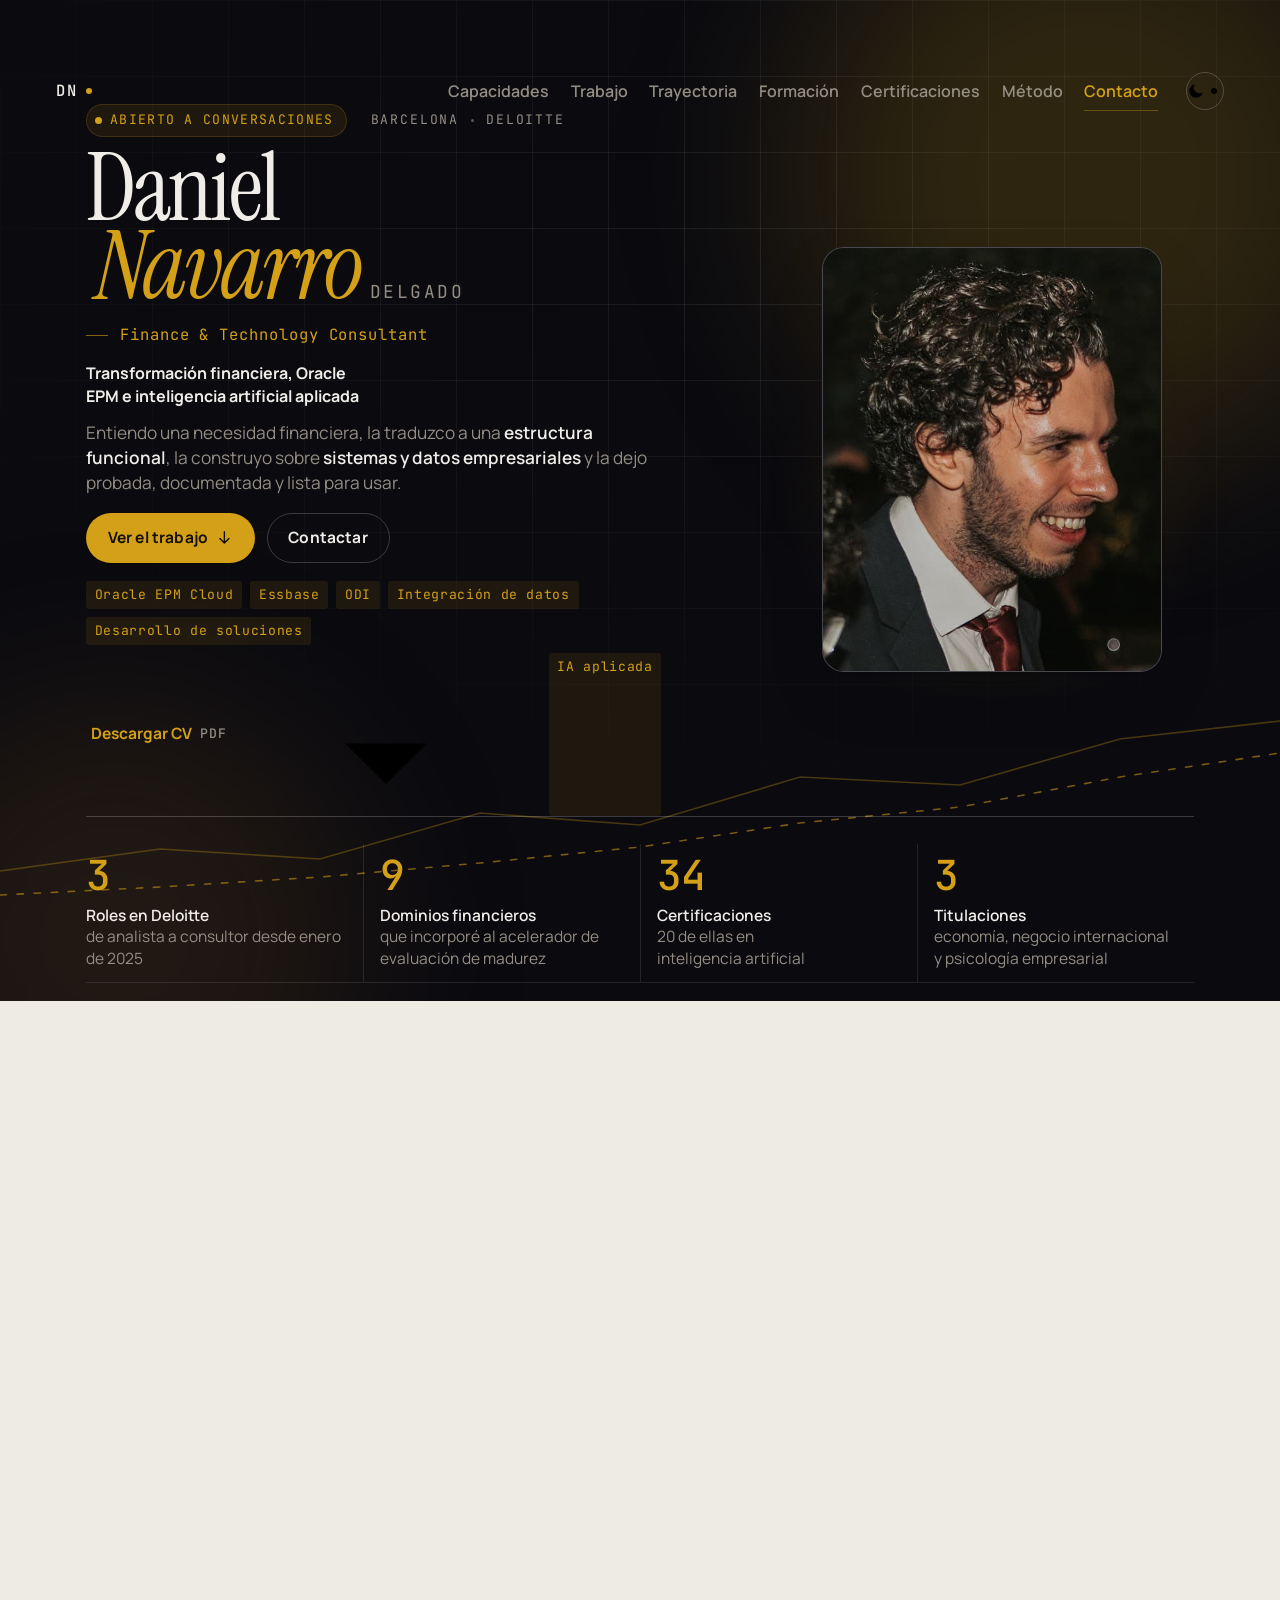
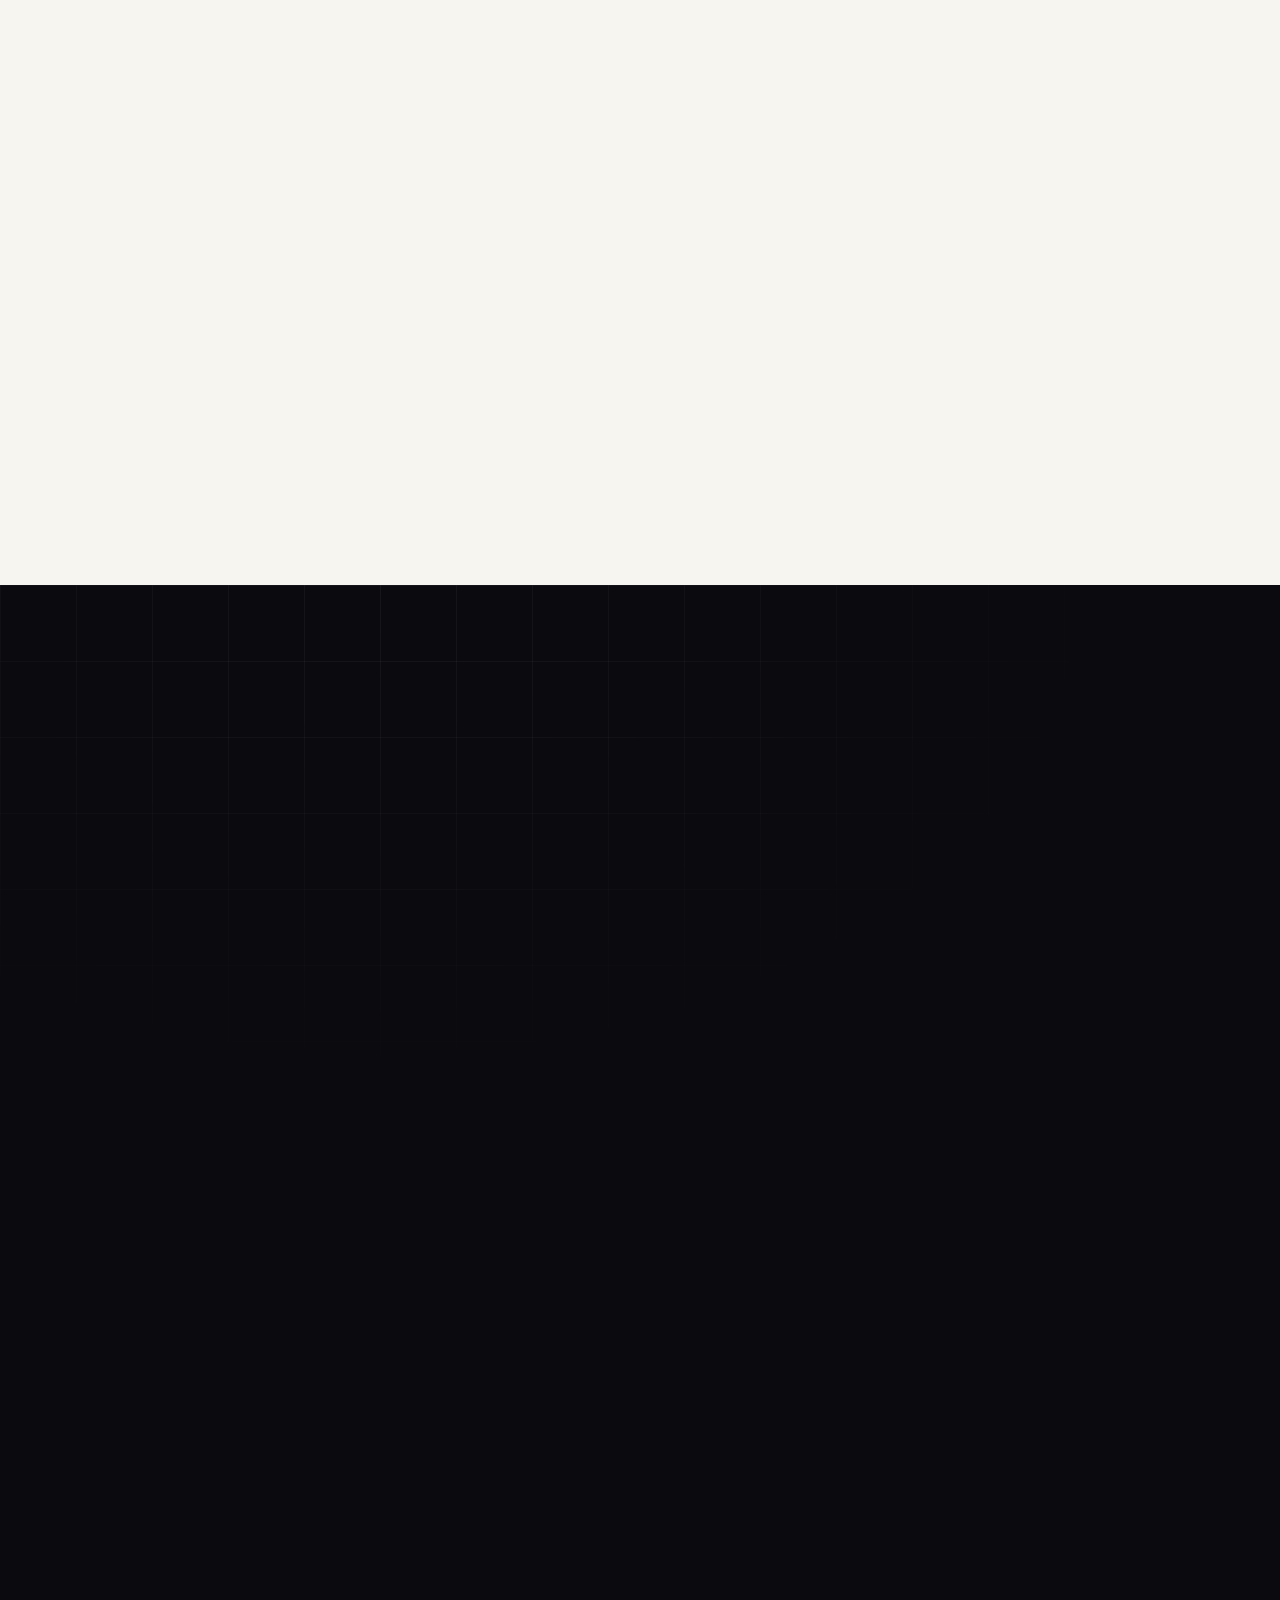
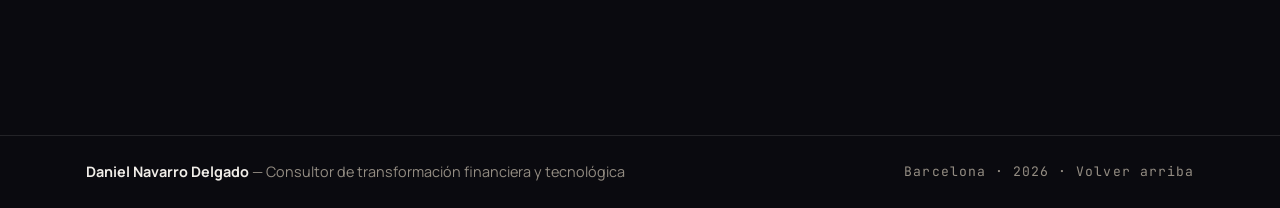
==== index.html @ 48590c72 "Group the three Deloitte roles into one timeline entry One company heading with the total period, a " ====
<!DOCTYPE html>
<html lang="es">
<head>
  <meta charset="UTF-8" />
  <meta name="viewport" content="width=device-width, initial-scale=1.0" />
  <script>
    /* Se ejecuta antes de que se aplique el CSS, para que un visitante que
       eligió tema oscuro no vea un destello en claro al recargar. El resto
       de la lógica del tema (icono, aria-pressed...) vive al final de la
       página, junto con el resto del script. */
    (function () {
      try {
        var stored = localStorage.getItem('theme');
        var dark = stored ? stored === 'dark' : window.matchMedia('(prefers-color-scheme: dark)').matches;
        if (dark) document.documentElement.setAttribute('data-theme', 'dark');
      } catch (e) {}
    })();
  </script>

  <title>Daniel Navarro Delgado — Consultor de transformación financiera y tecnológica</title>
  <meta name="description" content="Transformación financiera en Deloitte (Barcelona): diseño y evolución de modelos de planificación y controlling en Oracle EPM Cloud, integración de datos, automatización y herramientas digitales para equipos financieros." />
  <meta name="author" content="Daniel Navarro Delgado" />
  <meta name="color-scheme" content="light dark" />
  <meta name="theme-color" content="#f7f5f0" media="(prefers-color-scheme: light)" />
  <meta name="theme-color" content="#0a0a0f" media="(prefers-color-scheme: dark)" />

  <meta property="og:title" content="Daniel Navarro Delgado — Consultor de transformación financiera y tecnológica" />
  <meta property="og:description" content="Modelos de planificación y controlling en Oracle EPM Cloud, integración de datos, automatización y herramientas digitales para equipos financieros. Deloitte · Barcelona." />
  <meta property="og:image" content="https://danielnavarro1600.github.io/img/logo.jpg" />
  <meta property="og:image:alt" content="Logotipo profesional de Daniel Navarro Delgado" />
  <meta property="og:type" content="profile" />
  <meta property="og:url" content="https://danielnavarro1600.github.io/" />
  <meta property="og:locale" content="es_ES" />
  <meta property="og:site_name" content="Daniel Navarro Delgado" />
  <meta name="twitter:card" content="summary_large_image" />
  <meta name="twitter:title" content="Daniel Navarro Delgado — Consultor de transformación financiera y tecnológica" />
  <meta name="twitter:description" content="Oracle EPM Cloud, integración de datos, automatización y desarrollo de herramientas para equipos financieros. Deloitte · Barcelona." />
  <meta name="twitter:image" content="https://danielnavarro1600.github.io/img/logo.jpg" />

  <link rel="canonical" href="https://danielnavarro1600.github.io/" />
  <link rel="icon" type="image/png" href="img/favicon.png" />

  <link rel="preconnect" href="https://fonts.googleapis.com" />
  <link rel="preconnect" href="https://fonts.gstatic.com" crossorigin />
  <link href="https://fonts.googleapis.com/css2?family=Instrument+Serif:ital@0;1&family=Manrope:wght@400;500;600;700;800&family=JetBrains+Mono:wght@400;500&display=swap" rel="stylesheet" />

  <script type="application/ld+json">
  {
    "@context": "https://schema.org",
    "@type": "Person",
    "name": "Daniel Navarro Delgado",
    "jobTitle": "Finance & Technology Consultant",
    "description": "Profesional de transformación financiera especializado en Oracle EPM, integración de datos, desarrollo de soluciones digitales e inteligencia artificial aplicada.",
    "worksFor": {
      "@type": "Organization",
      "name": "Deloitte"
    },
    "url": "https://danielnavarro1600.github.io",
    "image": "https://danielnavarro1600.github.io/img/foto-perfil.jpg",
    "email": "mailto:danielnavarrodelgado16@gmail.com",
    "sameAs": [
      "https://www.linkedin.com/in/daniel-navarro-delgado",
      "https://github.com/danielnavarro1600"
    ],
    "address": {
      "@type": "PostalAddress",
      "addressLocality": "Barcelona",
      "addressCountry": "ES"
    },
    "knowsLanguage": ["es", "ca", "en", "it"],
    "alumniOf": [
      { "@type": "EducationalOrganization", "name": "Universitat Pompeu Fabra" },
      { "@type": "EducationalOrganization", "name": "Università Milano-Bicocca" },
      { "@type": "EducationalOrganization", "name": "Steinbeis University Berlin" }
    ],
    "knowsAbout": [
      "Oracle EPM Cloud",
      "Hyperion Planning",
      "Essbase",
      "Oracle Data Integrator",
      "FDMEE",
      "Oracle Cloud Infrastructure",
      "Financial Transformation",
      "Financial Planning and Controlling",
      "Variance Analysis",
      "Product Profitability",
      "Data Integration",
      "Applied AI",
      "Generative AI",
      "Web Development",
      "Consulting"
    ],
    "hasCredential": [
      { "@type": "EducationalOccupationalCredential", "credentialCategory": "certification", "name": "Inteligencia Artificial (20 certificaciones)" },
      { "@type": "EducationalOccupationalCredential", "credentialCategory": "certification", "name": "Oracle Cloud & AI (10 certificaciones)" },
      { "@type": "EducationalOccupationalCredential", "credentialCategory": "certification", "name": "Gestión de proyectos y consultoría (10 certificaciones)" }
    ]
  }
  </script>

  <style>
    /* =========================================================
       0. TOKENS
       Un único sistema para los dos temas. El tema claro vive en
       :root; el oscuro solo redefine los valores que cambian.
       ========================================================= */
    :root {
      color-scheme: light;

      /* Superficies y texto: papel cálido sobre tinta, la base de color
         que ya tenía la web anterior. */
      --bg: #f7f5f0;
      --bg-alt: #eeebe3;
      --surface: #ffffff;
      --surface-2: #fbf9f5;
      --ink: #100e0a;
      --ink-2: #6b6157;
      --line: rgba(16,14,10,0.10);
      --line-2: rgba(16,14,10,0.18);

      /* Acento dorado. Dos valores porque el mismo oro no puede cumplir AA
         sobre papel y lucir sobre tinta: sobre superficie clara se oscurece
         (--accent), y el oro pleno queda para tintes y remates (--accent-rgb). */
      --accent: #7d5c07;
      --accent-hi: #634905;
      --accent-on: #ffffff;
      --accent-rgb: 184,134,11;
      --tint: rgba(184,134,11,0.10);
      --tint-2: rgba(184,134,11,0.20);

      /* Tinte secundario: solo para lavados de fondo, nunca para texto */
      --wash: rgba(150,96,32,0.10);

      /* Banda de cierre: oscura en los dos temas, a propósito */
      --band-bg: #0a0a0f;
      --band-ink: #f0ede8;
      --band-ink-2: #948d83;
      --band-accent: #d4a017;
      --band-line: rgba(255,255,255,0.10);
      --band-line-2: rgba(255,255,255,0.2);

      --shadow: 0 1px 2px rgba(16,14,10,0.04), 0 10px 30px rgba(16,14,10,0.07);
      --shadow-lg: 0 2px 4px rgba(16,14,10,0.05), 0 24px 60px rgba(16,14,10,0.11);

      /* Tipografía */
      --font-display: 'Instrument Serif', 'Iowan Old Style', Georgia, serif;
      --font-sans: 'Manrope', system-ui, -apple-system, 'Segoe UI', sans-serif;
      --font-mono: 'JetBrains Mono', ui-monospace, 'SFMono-Regular', Consolas, monospace;

      --fs-display: clamp(2.8rem, min(9.5vw, 10.5vh), 7rem);
      --fs-h2: clamp(2.1rem, 5.2vw, 3.7rem);
      --fs-h3: clamp(1.12rem, 1.7vw, 1.35rem);
      --fs-lede: clamp(1.02rem, 1.35vw, 1.24rem);
      --fs-body: 1rem;
      --fs-sm: 0.97rem;
      --fs-xs: 0.9rem;
      --fs-micro: 0.82rem;

      /* Espaciado */
      --s1: 4px;  --s2: 8px;  --s3: 12px; --s4: 16px; --s5: 24px;
      --s6: 32px; --s7: 48px; --s8: 64px; --s9: 96px; --s10: 128px;

      /* Forma */
      --r-xs: 3px;
      --r-sm: 7px;
      --r-md: 14px;
      --r-lg: 22px;
      --r-pill: 999px;

      /* Movimiento */
      --ease: cubic-bezier(0.22, 0.61, 0.36, 1);
      --dur-1: 0.18s;
      --dur-2: 0.32s;
      --dur-3: 0.75s;

      /* Cromo de la barra de navegación: por defecto sigue al tema; sobre
         el hero (siempre oscuro) se cambia a tinta con .over-hero. */
      --nav-panel: var(--bg);
      --nav-hairline: var(--line);
      --nav-border: var(--line-2);
      --nav-fg: var(--ink);
      --nav-fg-2: var(--ink-2);
      --nav-accent: var(--accent);
      --nav-tint: var(--tint);

      /* Medidas de página */
      --wrap: 1220px;
      --gutter: clamp(1.25rem, 5vw, 3.5rem);
      --nav-h: 72px;
    }

    [data-theme="dark"] {
      color-scheme: dark;

      --bg: #0a0a0f;
      --bg-alt: #0e0e15;
      --surface: #16161e;
      --surface-2: #1b1b24;
      --ink: #f0ede8;
      --ink-2: #938c82;
      --line: rgba(240,237,232,0.10);
      --line-2: rgba(240,237,232,0.20);

      --accent: #d4a017;
      --accent-hi: #e8b820;
      --accent-on: #14100a;
      --accent-rgb: 212,160,23;
      --tint: rgba(212,160,23,0.10);
      --tint-2: rgba(212,160,23,0.18);

      --wash: rgba(196,128,48,0.12);

      --shadow: 0 1px 2px rgba(0,0,0,0.5), 0 10px 30px rgba(0,0,0,0.35);
      --shadow-lg: 0 2px 4px rgba(0,0,0,0.5), 0 24px 60px rgba(0,0,0,0.45);
    }

    /* =========================================================
       1. RESET Y BASE
       ========================================================= */
    *, *::before, *::after { box-sizing: border-box; margin: 0; padding: 0; }

    html {
      font-size: 16px;
      scroll-behavior: smooth;
      /* Un ancla no debe quedar tapada por la barra fija. La altura real
         la mide el JS y la escribe en --nav-h. */
      scroll-padding-top: calc(var(--nav-h) + 1.5rem);
      -webkit-text-size-adjust: 100%;
    }

    body {
      font-family: var(--font-sans);
      font-size: var(--fs-body);
      line-height: 1.65;
      background: var(--bg);
      color: var(--ink);
      overflow-x: hidden;
      -webkit-font-smoothing: antialiased;
      font-feature-settings: "kern" 1;
      transition: background var(--dur-2) var(--ease), color var(--dur-2) var(--ease);
    }

    a { color: inherit; text-decoration: none; }
    img, svg { max-width: 100%; display: block; }
    ul, ol { list-style: none; }
    button { font: inherit; color: inherit; background: none; border: none; cursor: pointer; }
    h1, h2, h3, h4 { font-weight: 400; line-height: 1.06; }
    strong { font-weight: 700; }
    ::selection { background: var(--tint-2); color: var(--ink); }

    :focus-visible {
      outline: 2px solid var(--accent);
      outline-offset: 3px;
      border-radius: var(--r-xs);
    }
    /* Titulares repartidos en líneas de largo parecido y párrafos sin una
       palabra suelta en la última línea. Un navegador que no conoce
       text-wrap lo ignora y corta las líneas como siempre. */
    h1, h2, h3, h4, .hero-role { text-wrap: balance; }
    p, li, dd { text-wrap: pretty; }


    .sr-only {
      position: absolute; width: 1px; height: 1px;
      padding: 0; margin: -1px; overflow: hidden;
      clip: rect(0 0 0 0); white-space: nowrap; border: 0;
    }

    .skip-link {
      position: fixed;
      top: -120px; left: var(--s4);
      z-index: 300;
      padding: var(--s3) var(--s5);
      background: var(--accent);
      color: var(--accent-on);
      font-size: var(--fs-xs);
      font-weight: 700;
      border-radius: var(--r-sm);
      transition: top var(--dur-1) var(--ease);
    }
    .skip-link:focus { top: var(--s4); }

    /* =========================================================
       2. UTILIDADES DE COMPOSICIÓN
       ========================================================= */
    .wrap {
      width: 100%;
      max-width: var(--wrap);
      margin-inline: auto;
      padding-inline: var(--gutter);
    }

    .section { padding-block: clamp(4.5rem, 9vw, 8.5rem); position: relative; }
    .section--alt { background: var(--bg-alt); }

    /* Cabecera de sección: marca monoespaciada + titular editorial */
    .head { max-width: 62ch; margin-bottom: clamp(2.5rem, 5vw, 4.5rem); }
    .head--wide { max-width: 76ch; }

    .eyebrow {
      display: inline-flex;
      align-items: center;
      gap: var(--s3);
      font-family: var(--font-mono);
      font-size: var(--fs-micro);
      font-weight: 500;
      letter-spacing: 0.16em;
      text-transform: uppercase;
      color: var(--accent);
      margin-bottom: var(--s4);
    }
    .eyebrow::before {
      content: "";
      width: 28px; height: 1px;
      background: currentColor;
      opacity: 0.55;
    }

    .title {
      font-family: var(--font-display);
      font-size: var(--fs-h2);
      letter-spacing: -0.015em;
      margin-bottom: var(--s4);
    }
    .title em { font-style: italic; color: var(--accent); }

    .lede {
      font-size: var(--fs-lede);
      line-height: 1.6;
      color: var(--ink-2);
      max-width: 62ch;
    }

    /* Reveal al hacer scroll. Sin JS, .visible nunca llega: el noscript
       del <head> deja todo visible. */
    .reveal {
      opacity: 0;
      transform: translateY(22px);
      transition: opacity var(--dur-3) var(--ease), transform var(--dur-3) var(--ease);
    }
    .reveal.visible { opacity: 1; transform: none; }

    /* Escalonado por posición: evita repartir clases de retardo por el HTML */
    .stagger > *:nth-child(2) { transition-delay: 0.06s; }
    .stagger > *:nth-child(3) { transition-delay: 0.12s; }
    .stagger > *:nth-child(4) { transition-delay: 0.18s; }
    .stagger > *:nth-child(5) { transition-delay: 0.24s; }
    .stagger > *:nth-child(6) { transition-delay: 0.30s; }
    .stagger > *:nth-child(7) { transition-delay: 0.36s; }

    /* =========================================================
       3. COMPONENTES BASE: ICONOS, BOTONES, CHIPS, TARJETAS
       ========================================================= */
    .btn {
      display: inline-flex;
      align-items: center;
      justify-content: center;
      gap: var(--s2);
    /* Iconos: SVG propios, definidos una sola vez en el sprite del principio
       de <body> y usados con <svg class="icon"><use href="#i-…"/></svg>.
       Toman el color del texto que los rodea; las marcas de LinkedIn y
       GitHub traen su propio relleno en el sprite. El dibujo deja margen
       dentro de su rejilla de 24×24: a 1.2em ocupa lo mismo que la letra. */
    .icon-sprite { position: absolute; width: 0; height: 0; overflow: hidden; }
    .icon {
      display: inline-block;
      width: 1.2em; height: 1.2em;
      flex-shrink: 0;
      vertical-align: -0.25em;
      fill: none;
      stroke: currentColor;
      stroke-width: 2;
      stroke-linecap: round;
      stroke-linejoin: round;
    }

      padding: 0.85rem 1.6rem;
      font-size: var(--fs-sm);
      font-weight: 700;
      letter-spacing: 0.01em;
      border-radius: var(--r-pill);
      border: 1px solid transparent;
      transition: background var(--dur-1) var(--ease), color var(--dur-1) var(--ease),
                  border-color var(--dur-1) var(--ease), transform var(--dur-1) var(--ease),
                  box-shadow var(--dur-1) var(--ease);
    }
    .btn .icon { font-size: 0.9em; }
    .btn--solid { background: var(--accent); color: var(--accent-on); }
    .btn--solid:hover { background: var(--accent-hi); transform: translateY(-2px); box-shadow: var(--shadow); }
    .btn--ghost { border-color: var(--line-2); color: var(--ink); }
    .btn--ghost:hover { border-color: var(--accent); color: var(--accent); transform: translateY(-2px); }

    /* Chip monoespaciado de acento (etiquetas técnicas, itinerarios) */
    .chip {
      display: inline-block;
      font-family: var(--font-mono);
      font-size: var(--fs-micro);
      letter-spacing: 0.05em;
      padding: 0.28rem 0.6rem;
      border-radius: var(--r-xs);
      background: var(--tint);
      color: var(--accent);
      white-space: nowrap;
    }

    /* Chip neutro contorneado (stack, idiomas) */
    .pill {
      display: inline-block;
      font-size: var(--fs-xs);
      padding: 0.34rem 0.8rem;
      border: 1px solid var(--line-2);
      border-radius: var(--r-pill);
      color: var(--ink-2);
      transition: border-color var(--dur-1) var(--ease), color var(--dur-1) var(--ease);
    }
    .pill:hover { border-color: var(--accent); color: var(--accent); }

    .tags { display: flex; flex-wrap: wrap; gap: var(--s2); }

    /* Tarjeta base con marcas de esquina: un rasgo de identidad que
       aparece al pasar el ratón, sin mover ni ensuciar el contenido. */
    .card {
      position: relative;
      background: var(--surface);
      border: 1px solid var(--line);
      border-radius: var(--r-lg);
      padding: clamp(1.4rem, 2.4vw, 2rem);
      transition: border-color var(--dur-2) var(--ease), transform var(--dur-2) var(--ease),
                  box-shadow var(--dur-2) var(--ease);
    }
    .card::before, .card::after {
      content: "";
      position: absolute;
      width: 12px; height: 12px;
      border: 1px solid var(--accent);
      opacity: 0;
      transition: opacity var(--dur-2) var(--ease);
      pointer-events: none;
    }
    .card::before { top: 10px; left: 10px; border-right: 0; border-bottom: 0; border-radius: 3px 0 0 0; }
    .card::after { bottom: 10px; right: 10px; border-left: 0; border-top: 0; border-radius: 0 0 3px 0; }
    .card:hover { border-color: var(--line-2); transform: translateY(-4px); box-shadow: var(--shadow-lg); }
    .card:hover::before, .card:hover::after { opacity: 0.6; }

    /* =========================================================
       4. NAVEGACIÓN
       ========================================================= */
    .nav {
      position: fixed;
      inset: 0 0 auto 0;
      z-index: 100;
      display: flex;
      align-items: center;
      justify-content: space-between;
      gap: var(--s5);
      padding: var(--s4) var(--gutter);
      transition: background var(--dur-2) var(--ease), box-shadow var(--dur-2) var(--ease),
                  backdrop-filter var(--dur-2) var(--ease);
    }
    /* El fondo difuminado vive en un pseudoelemento, NO en .nav.
       backdrop-filter convierte a su elemento en bloque contenedor de los
       descendientes position:fixed: si estuviera en .nav, el panel del menú
       móvil (inset: 0) se posicionaría contra la barra de 74px en lugar de
       contra la ventana, y quedaría desbordado y transparente. */
    .nav::before {
      content: "";
      position: absolute;
      inset: 0;
      z-index: -1;
      pointer-events: none;
      background: color-mix(in srgb, var(--nav-panel) 92%, transparent);
      backdrop-filter: blur(18px) saturate(1.4);
      box-shadow: 0 1px 0 var(--nav-hairline);
      opacity: 0;
      transition: opacity var(--dur-2) var(--ease);
    }
    .nav.scrolled::before { opacity: 1; }
    /* Respaldo para navegadores sin color-mix */
    @supports not (background: color-mix(in srgb, red 50%, blue)) {
      .nav::before { background: var(--nav-panel); }
    }

    /* Mientras la barra flota sobre el hero adopta los colores de tinta.
       La clase la pone el JS comparando el scroll con el alto del hero, no
       el umbral de .scrolled: si dependiera de ese umbral, la barra se
       aclararía a los 40px y quedaría en claro sobre un hero oscuro. */
    .nav.over-hero {
      --nav-panel: var(--band-bg);
      --nav-hairline: var(--band-line);
      --nav-border: var(--band-line-2);
      --nav-fg: var(--band-ink);
      --nav-fg-2: var(--band-ink-2);
      --nav-accent: var(--band-accent);
      --nav-tint: rgba(212,160,23,0.10);
    }
    /* El anillo de foco tiene que verse sobre el fondo que toque */
    .nav :focus-visible { outline-color: var(--nav-accent); }

    /* Barra de progreso de lectura: en una página larga da una señal
       real de "cuánto queda", no es decoración. */
    .nav-progress {
      position: absolute;
      left: 0; bottom: 0;
      height: 2px; width: 100%;
      background: var(--nav-accent);
      transform: scaleX(0);
      transform-origin: 0 50%;
      opacity: 0;
      transition: opacity var(--dur-2) var(--ease);
    }
    .nav.scrolled .nav-progress { opacity: 0.85; }

    .nav-logo {
      display: inline-flex;
      align-items: center;
      gap: var(--s2);
      font-family: var(--font-mono);
      font-size: var(--fs-sm);
      font-weight: 500;
      letter-spacing: 0.14em;
      flex-shrink: 0;
    }
    .nav-logo { color: var(--nav-fg); }
    .nav-logo span {
      width: 6px; height: 6px;
      border-radius: 50%;
      background: var(--nav-accent);
    }

    .nav-links {
      display: flex;
      align-items: center;
      gap: clamp(var(--s3), 1.7vw, var(--s5));
    }
    .nav-links a {
      position: relative;
      font-size: 1rem;
      font-weight: 600;
      color: var(--nav-fg-2);
      padding-block: var(--s1);
      white-space: nowrap;
      transition: color var(--dur-1) var(--ease);
    }
    /* Contacto hace de llamada a la acción sin ocupar un botón aparte:
       con siete secciones en la barra ya no quedaba sitio para los dos. */
    .nav-link-cta { color: var(--nav-accent) !important; }
    .nav-link-cta::after { transform: scaleX(1) !important; opacity: 0.35; }
    .nav-link-cta:hover::after { opacity: 1; }
    .nav-links a::after {
      content: "";
      position: absolute;
      left: 0; right: 0; bottom: -3px;
      height: 1px;
      background: var(--nav-accent);
      transform: scaleX(0);
      transform-origin: 0 50%;
      transition: transform var(--dur-2) var(--ease);
    }
    .nav-links a:hover { color: var(--nav-fg); }
    .nav-links a:hover::after,
    .nav-links a[aria-current="page"]::after { transform: scaleX(1); }
    .nav-links a[aria-current="page"] { color: var(--nav-fg); }

    .nav-tools { display: flex; align-items: center; gap: var(--s3); flex-shrink: 0; }

    .icon-btn {
      display: inline-flex;
      align-items: center;
      justify-content: center;
      width: 38px; height: 38px;
      border: 1px solid var(--nav-border);
      border-radius: 50%;
      color: var(--nav-fg-2);
      transition: color var(--dur-1) var(--ease), border-color var(--dur-1) var(--ease),
                  background var(--dur-1) var(--ease);
    }
    .icon-btn:hover { color: var(--nav-accent); border-color: var(--nav-accent); background: var(--nav-tint); }

    .hamburger {
      display: none;
      flex-direction: column;
      justify-content: center;
    /* El botón de tema lleva la luna y el sol: el CSS muestra el que toca
       según data-theme, así que el JS ya no tiene que cambiar el icono. */
    .theme-sun, [data-theme="dark"] .theme-moon { display: none; }
    [data-theme="dark"] .theme-sun { display: inline-block; }
      gap: 5px;
      width: 38px; height: 38px;
      border: 1px solid var(--nav-border);
      border-radius: 50%;
    }
    .hamburger span {
      display: block;
      width: 16px; height: 1.5px;
      margin-inline: auto;
      background: var(--nav-fg);
      border-radius: 2px;
      transition: transform var(--dur-2) var(--ease), opacity var(--dur-1) var(--ease);
    }
    .hamburger[aria-expanded="true"] span:nth-child(1) { transform: translateY(6.5px) rotate(45deg); }
    .hamburger[aria-expanded="true"] span:nth-child(2) { opacity: 0; }
    .hamburger[aria-expanded="true"] span:nth-child(3) { transform: translateY(-6.5px) rotate(-45deg); }

    /* =========================================================
       5. HERO
       ========================================================= */
    .hero {
      /* Oscuro en los dos temas, igual que la banda de cierre: la pagina
         abre y cierra sobre tinta y el contenido queda en medio. */
      --bg: var(--band-bg);
      --bg-alt: var(--band-bg);
      --surface: #16161e;
      --surface-2: #1b1b24;
      --ink: var(--band-ink);
      --ink-2: var(--band-ink-2);
      --line: var(--band-line);
      --line-2: var(--band-line-2);
      --accent: var(--band-accent);
      --accent-hi: #e8b820;
      --accent-on: #14100a;
      --accent-rgb: 212,160,23;
      --tint: rgba(212,160,23,0.10);
      --tint-2: rgba(212,160,23,0.18);
      --wash: rgba(196,128,48,0.12);
      background: var(--band-bg);
      color: var(--band-ink);

      position: relative;
      overflow: hidden;
      min-height: 100vh;
      min-height: 100svh;
      display: flex;
      flex-direction: column;
      padding-block: calc(var(--nav-h) + clamp(1.25rem, 3.5vh, 2.75rem)) clamp(0.75rem, 2vh, 1.75rem);
    }
    .hero > .wrap { display: flex; flex-direction: column; flex: 1 1 auto; }

    /* Fondo: rejilla fina + dos lavados suaves. Todo decorativo. */
    .hero-bg {
      position: absolute;
      inset: 0;
      pointer-events: none;
      z-index: 0;
    }
    .hero-grid {
      position: absolute;
      inset: 0;
      background-image:
        linear-gradient(to right, var(--line) 1px, transparent 1px),
        linear-gradient(to bottom, var(--line) 1px, transparent 1px);
      background-size: 76px 76px;
      -webkit-mask-image: radial-gradient(ellipse 90% 70% at 60% 25%, #000 0%, transparent 78%);
      mask-image: radial-gradient(ellipse 90% 70% at 60% 25%, #000 0%, transparent 78%);
      opacity: 0.85;
    }
    .hero-wash {
      position: absolute;
      border-radius: 50%;
      filter: blur(90px);
      will-change: transform;
    }
    .hero-wash-1 {
      width: 46vw; height: 46vw; max-width: 620px; max-height: 620px;
      top: -12%; right: -8%;
      background: var(--tint-2);
      animation: drift 22s ease-in-out infinite alternate;
    }
    .hero-wash-2 {
      width: 38vw; height: 38vw; max-width: 500px; max-height: 500px;
      bottom: -18%; left: -10%;
      background: var(--wash);
      animation: drift 28s ease-in-out infinite alternate-reverse;
    }
    @keyframes drift {
      from { transform: translate3d(0,0,0) scale(1); }
      to   { transform: translate3d(-28px, 34px, 0) scale(1.08); }
    }

    /* Línea trazada tipo forecast, muy tenue: conecta el fondo con el
       tema de la página (datos financieros) sin robar atención. */
    .hero-plot {
      position: absolute;
      left: 0; right: 0; bottom: 8%;
      width: 100%; height: 240px;
      opacity: 0.9;
    }
    .hero-plot path {
      fill: none;
      stroke: var(--accent);
      stroke-width: 1.6;
      stroke-linecap: round;
      stroke-dasharray: 6 10;
      opacity: 0.6;
      animation: trace 26s linear infinite;
    }
    .hero-plot .plot-solid {
      stroke-dasharray: none;
      opacity: 0.34;
      animation: none;
    }
    @keyframes trace { to { stroke-dashoffset: -320; } }

    .hero-inner {
      position: relative;
      z-index: 1;
      flex: 1 1 auto;
      align-content: center;
      display: grid;
      grid-template-columns: minmax(0, 1.55fr) minmax(0, 1fr);
      gap: clamp(2.5rem, 6vw, 5.5rem);
      align-items: center;
    }

    .hero-status {
      display: inline-flex;
      align-items: center;
      gap: var(--s2);
      font-family: var(--font-mono);
      font-size: var(--fs-micro);
      letter-spacing: 0.1em;
      text-transform: uppercase;
      color: var(--accent);
      padding: 0.3rem 0.75rem 0.3rem 0.5rem;
      border: 1px solid var(--tint-2);
      border-radius: var(--r-pill);
      background: var(--tint);
    }
    .hero-status b {
      width: 7px; height: 7px;
      border-radius: 50%;
      background: var(--accent);
      box-shadow: 0 0 0 0 rgba(var(--accent-rgb), 0.55);
      animation: ping 2.8s var(--ease) infinite;
    }
    @keyframes ping {
      0%   { box-shadow: 0 0 0 0 rgba(var(--accent-rgb), 0.5); }
      70%  { box-shadow: 0 0 0 8px rgba(var(--accent-rgb), 0); }
      100% { box-shadow: 0 0 0 0 rgba(var(--accent-rgb), 0); }
    }

    /* Estado y datos de contexto en una sola fila. En móvil vuelven a
       apilarse solos por el flex-wrap. */
    .hero-top {
      display: flex;
      flex-wrap: wrap;
      align-items: center;
      gap: var(--s3) var(--s5);
      margin-bottom: clamp(0.75rem, 2vh, 1.25rem);
    }
    .hero-meta {
      display: flex;
      flex-wrap: wrap;
      align-items: center;
      gap: var(--s3);
      font-family: var(--font-mono);
      font-size: var(--fs-micro);
      letter-spacing: 0.14em;
      text-transform: uppercase;
      color: var(--ink-2);
    }
    .hero-meta li { display: flex; align-items: center; gap: var(--s3); }
    /* El separador va DETRÁS de cada elemento, no delante del siguiente: al
       plegarse en dos líneas, un punto suelto abriendo la segunda línea
       parecía una viñeta huérfana. */
    .hero-meta li:not(:last-child)::after {
      content: "";
      width: 3px; height: 3px;
      border-radius: 50%;
      background: currentColor;
      opacity: 0.6;
    }

    .hero-name {
      font-family: var(--font-display);
      font-size: var(--fs-display);
      line-height: 0.86;
      letter-spacing: -0.03em;
      margin-bottom: clamp(0.75rem, 2vh, 1.25rem);
    }
    .hero-name em {
      display: block;
      font-style: italic;
      color: var(--accent);
      /* La segunda línea entra ligeramente desplazada: composición
         editorial, no un simple salto de línea. */
      margin-left: 0.09em;
    }
    /* "Delgado" completa el nombre legal dentro del propio h1 sin competir
       con la composición: monoespaciada, pequeña y alzada junto al apellido. */
    .hero-name span {
      font-family: var(--font-mono);
      font-style: normal;
      font-size: 0.19em;
      font-weight: 400;
      letter-spacing: 0.14em;
      text-transform: uppercase;
      color: var(--ink-2);
      /* Comparte línea base con el apellido: apoyados en el mismo suelo. */
      vertical-align: baseline;
      /* El span empieza con un espacio real, para que el nombre se lea y se
         copie como «Navarro Delgado» y no «NavarroDelgado». Ese espacio ya
         ocupa 0.74em (0.6em de la mono + 0.14em de letter-spacing); con
         -0.24em el hueco visible sigue siendo el 0.5em de antes. */
      margin-left: -0.24em;
      white-space: nowrap;
    }

    /* El cargo va inmediatamente bajo el nombre, en monoespaciada de acento:
       se lee como una credencial y no compite con la frase de valor. */
    .hero-position {
      display: flex;
      align-items: center;
      gap: var(--s3);
      font-family: var(--font-mono);
      font-size: var(--fs-sm);
      letter-spacing: 0.06em;
      color: var(--accent);
      margin-bottom: clamp(0.6rem, 1.6vh, 1rem);
    }
    .hero-position::before {
      content: "";
      width: 22px; height: 1px;
      flex-shrink: 0;
      background: currentColor;
      opacity: 0.6;
    }

    .hero-role {
      font-size: var(--fs-lede);
      font-weight: 700;
      line-height: 1.4;
      color: var(--ink);
      margin-bottom: clamp(0.5rem, 1.4vh, 0.85rem);
      max-width: 42ch;
    }
    .hero-lede {
      font-size: var(--fs-lede);
      line-height: 1.62;
      color: var(--ink-2);
      max-width: 54ch;
      margin-bottom: clamp(0.75rem, 2vh, 1.25rem);
    }
    .hero-lede b { color: var(--ink); font-weight: 600; }

    .hero-ctas { display: flex; flex-wrap: wrap; gap: var(--s3); margin-bottom: clamp(0.75rem, 2vh, 1.25rem); }

    .hero-tags { display: flex; flex-wrap: wrap; gap: var(--s2); }

    /* Retrato: marco alto, no un círculo. Aprovecha el encuadre vertical
       de la fotografía original en lugar de recortarlo casi entero. */
    .hero-figure { position: relative; justify-self: center; width: 100%; max-width: 340px; }
    /* Descarga del CV: un enlace de texto y no un tercer botón, para no
       competir con las dos llamadas principales. En la fila de botones se
       estira a su altura (toda ella es zona de clic); si pasa a una línea
       propia, el relleno mantiene un área de toque cómoda. */
    .hero-cv {
      display: inline-flex;
      align-items: center;
      gap: var(--s2);
      padding: 0.4rem 0.3rem;
      font-size: var(--fs-sm);
      font-weight: 700;
      color: var(--accent);
    }
    .hero-cv-label {
      text-decoration-line: underline;
      text-decoration-thickness: 1px;
      text-decoration-color: transparent;
      text-underline-offset: 0.3em;
      transition: text-decoration-color var(--dur-1) var(--ease);
    }
    .hero-cv:hover .hero-cv-label { text-decoration-color: currentColor; }
    .hero-cv-meta {
      font-family: var(--font-mono);
      font-size: var(--fs-micro);
      font-weight: 500;
      letter-spacing: 0.1em;
      color: var(--ink-2);
    }
    .hero-cv .icon { font-size: 0.9em; transition: transform var(--dur-2) var(--ease); }
    .hero-cv:hover .icon { transform: translateY(2px); }

    .hero-figure::after {
      /* Halo detrás del marco */
      content: "";
      position: absolute;
      inset: 12% -12% -8% -12%;
      background: radial-gradient(ellipse at 50% 50%, var(--tint-2), transparent 70%);
      filter: blur(30px);
      z-index: -1;
    }
    .hero-photo {
      position: relative;
      border-radius: var(--r-lg);
      overflow: hidden;
      border: 1px solid var(--line-2);
      background: var(--surface-2);
      aspect-ratio: 4 / 5;
      box-shadow: var(--shadow-lg);
    }
    .hero-photo img {
      width: 100%; height: 100%;
      object-fit: cover;
      object-position: center 16%;
    }
    .hero-caption {
      display: flex;
      flex-wrap: wrap;
      align-items: baseline;
      justify-content: space-between;
      gap: var(--s1) var(--s3);
      margin-top: var(--s3);
      padding-top: var(--s3);
      border-top: 1px solid var(--line);
      font-family: var(--font-mono);
      font-size: var(--fs-micro);
      letter-spacing: 0.1em;
      text-transform: uppercase;
      color: var(--ink-2);
    }

    /* Cinta de cifras: una línea reglada, como el resumen de un modelo. */
    .ledger {
      position: relative;
      z-index: 1;
      display: grid;
      grid-template-columns: repeat(4, 1fr);
      gap: 0;
      flex: 0 0 auto;
      margin-top: auto;
      padding-top: clamp(1.25rem, 3vh, 2.25rem);
      border-top: 1px solid var(--line-2);
      border-bottom: 1px solid var(--line);
    }
    .ledger li {
      padding: clamp(0.6rem, 1.6vh, 1rem) var(--s4) clamp(0.6rem, 1.6vh, 1rem) 0;
      border-left: 1px solid var(--line);
      padding-left: var(--s4);
    }
    .ledger li:first-child { border-left: 0; padding-left: 0; }
    .ledger-num {
      font-family: var(--font-mono);
      font-size: clamp(1.5rem, min(3.4vw, 4.6vh), 2.6rem);
      font-weight: 500;
      line-height: 1;
      letter-spacing: -0.02em;
      color: var(--accent);
      font-variant-numeric: tabular-nums;
      margin-bottom: var(--s2);
    }
    .ledger-label {
      font-size: var(--fs-sm);
      line-height: 1.5;
      color: var(--ink-2);
    }
    .ledger-label b { display: block; color: var(--ink); font-weight: 600; }

    /* =========================================================
       6. CAPACIDADES
       ========================================================= */
    .pillars {
      display: grid;
      grid-template-columns: repeat(4, minmax(0, 1fr));
      gap: var(--s4);
      margin-bottom: clamp(3rem, 6vw, 5rem);
    }
    .pillar { display: flex; flex-direction: column; }
    .pillar-icon {
      display: inline-flex;
      align-items: center;
      justify-content: center;
      width: 42px; height: 42px;
      border-radius: var(--r-md);
      background: var(--tint);
      color: var(--accent);
      font-size: 1rem;
      margin-bottom: var(--s4);
    }
    .pillar h3 {
      font-size: var(--fs-h3);
      font-weight: 700;
      font-family: var(--font-sans);
      line-height: 1.25;
      letter-spacing: -0.01em;
      margin-bottom: var(--s3);
    }
    .pillar p { font-size: var(--fs-sm); color: var(--ink-2); margin-bottom: var(--s4); }
    .pillar .tags { margin-top: auto; }

    /* Flujo: de dónde vienen los datos hasta la decisión. Texto real y
       maquetado con CSS, para que se reordene en vertical en móvil. */
    .flow-block {
      border: 1px solid var(--line);
      border-radius: var(--r-lg);
      background: var(--surface-2);
      padding: clamp(1.4rem, 3vw, 2.4rem);
      margin-bottom: clamp(3rem, 6vw, 5rem);
    }
    .flow-title {
      font-family: var(--font-mono);
      font-weight: 500;
      font-size: var(--fs-micro);
      letter-spacing: 0.16em;
      text-transform: uppercase;
      color: var(--ink-2);
      margin-bottom: var(--s5);
    }
    .flow {
      display: grid;
      grid-template-columns: repeat(4, 1fr);
      gap: var(--s5);
    }
    .flow-step { position: relative; padding-top: var(--s5); }
    .flow-step::before {
      /* Riel horizontal + nodo */
      content: "";
      position: absolute;
      top: 5px; left: 0; right: calc(var(--s5) * -1);
      height: 1px;
      background: var(--line-2);
    }
    .flow-step:last-child::before { right: 0; }
    .flow-step::after {
      content: "";
      position: absolute;
      top: 0; left: 0;
      width: 11px; height: 11px;
      border-radius: 50%;
      background: var(--bg-alt);
      border: 2px solid var(--accent);
    }
    .section:not(.section--alt) .flow-step::after { background: var(--surface-2); }
    .flow-step h4 {
      font-family: var(--font-sans);
      font-size: 1.06rem;
      font-weight: 700;
      letter-spacing: -0.005em;
      margin-bottom: var(--s2);
      line-height: 1.3;
    }
    .flow-step p { font-size: var(--fs-sm); color: var(--ink-2); line-height: 1.6; }
    .flow-kicker {
      display: block;
      font-family: var(--font-mono);
      font-size: var(--fs-micro);
      letter-spacing: 0.14em;
      text-transform: uppercase;
      color: var(--accent);
      margin-bottom: var(--s2);
    }
    .flow-layer {
      display: flex;
      align-items: flex-start;
      gap: var(--s3);
      margin-top: var(--s5);
      padding-top: var(--s5);
      border-top: 1px dashed var(--line-2);
      font-size: var(--fs-sm);
      color: var(--ink-2);
    }
    .flow-layer .icon { color: var(--accent); margin-top: 3px; }
    .flow-layer b { color: var(--ink); font-weight: 700; }

    /* Stack: índice reglado en columnas, sin barras de porcentaje. */
    /* Dos columnas fijas: con auto-fit los cuatro bloques caían en 3+1 y
       dejaban un hueco grande a la derecha del último. */
    .stack {
      display: grid;
      grid-template-columns: repeat(3, minmax(0, 1fr));
      gap: var(--s6) var(--s7);
      align-items: start;
    }
    .stack-group h3 {
      font-family: var(--font-mono);
      font-size: var(--fs-micro);
      letter-spacing: 0.14em;
      text-transform: uppercase;
      color: var(--accent);
      padding-bottom: var(--s3);
      border-bottom: 1px solid var(--line-2);
      margin-bottom: var(--s3);
    }
    .stack-row {
      display: flex;
      align-items: baseline;
      justify-content: space-between;
      gap: var(--s3);
      padding-block: 0.45rem;
      border-bottom: 1px solid var(--line);
      font-size: var(--fs-sm);
    }
    .stack-row:last-child { border-bottom: 0; }
    .stack-level {
      font-family: var(--font-mono);
      font-size: var(--fs-micro);
      letter-spacing: 0.06em;
      color: var(--ink-2);
      white-space: nowrap;
    }
    .stack-group .tags { margin-top: var(--s3); }

    /* =========================================================
       7. TRABAJO / PROYECTOS
       ========================================================= */
    .work {
      display: grid;
      grid-template-columns: repeat(auto-fit, minmax(320px, 1fr));
      gap: var(--s4);
    }
    .work-card { display: flex; flex-direction: column; }
    .work-card--lead { grid-column: span 2; }
    .work-top {
      display: flex;
      align-items: center;
      justify-content: space-between;
      gap: var(--s3);
      padding-bottom: var(--s4);
      margin-bottom: var(--s4);
      border-bottom: 1px solid var(--line);
    }
    .work-idx {
      font-family: var(--font-mono);
      font-size: var(--fs-micro);
      letter-spacing: 0.12em;
      color: var(--ink-2);
      font-variant-numeric: tabular-nums;
    }
    .work-kind {
      font-family: var(--font-mono);
      font-size: var(--fs-micro);
      letter-spacing: 0.08em;
      text-transform: uppercase;
      color: var(--accent);
      padding: 0.22rem 0.55rem;
      border: 1px solid var(--tint-2);
      border-radius: var(--r-xs);
      white-space: nowrap;
    }
    .work-card h3 {
      font-family: var(--font-display);
      font-size: clamp(1.4rem, 2.4vw, 1.9rem);
      line-height: 1.12;
      letter-spacing: -0.015em;
      margin-bottom: var(--s4);
    }
    .work-facts { margin-bottom: var(--s4); }
    .work-facts div { display: grid; grid-template-columns: 104px 1fr; gap: var(--s3); padding-block: 0.45rem; }
    .work-facts div + div { border-top: 1px solid var(--line); }
    .work-facts dt {
      font-family: var(--font-mono);
      font-size: var(--fs-micro);
      letter-spacing: 0.1em;
      text-transform: uppercase;
      color: var(--ink-2);
      padding-top: 3px;
    }
    .work-facts dd { font-size: 1.02rem; color: var(--ink-2); line-height: 1.6; }
    .work-facts dd b { color: var(--ink); font-weight: 600; }
    .work-card .tags { margin-top: auto; padding-top: var(--s4); }
    /* Caso de estudio destacado: ocupa toda la fila y despliega el detalle
       de construcción bajo demanda, para no volcar un muro de texto en la
       portada de la sección. */
    .work-card--feature { grid-column: 1 / -1; }
    .work-card--feature h3 {
      font-size: clamp(1.65rem, 3.1vw, 2.5rem);
      max-width: 26ch;
    }
    .case-lede {
      font-size: var(--fs-lede);
      line-height: 1.6;
      color: var(--ink-2);
      max-width: 68ch;
      margin-bottom: var(--s5);
    }
    .case-lede b { color: var(--ink); font-weight: 600; }

    .case-facts {
      display: grid;
      grid-template-columns: repeat(auto-fit, minmax(250px, 1fr));
      gap: var(--s5) var(--s6);
      margin-bottom: var(--s5);
    }
    .case-facts > div { border-top: 1px solid var(--line-2); padding-top: var(--s3); }
    .case-facts dt {
      font-family: var(--font-mono);
      font-size: var(--fs-micro);
      letter-spacing: 0.12em;
      text-transform: uppercase;
      color: var(--accent);
      margin-bottom: var(--s2);
    }
    .case-facts dd { font-size: 1.02rem; color: var(--ink-2); line-height: 1.6; }
    .case-facts dd b { color: var(--ink); font-weight: 600; }

    .case-more { border-top: 1px solid var(--line); padding-top: var(--s4); }
    .case-more summary {
      display: flex;
      align-items: center;
      gap: var(--s3);
      cursor: pointer;
      font-family: var(--font-mono);
      font-size: var(--fs-micro);
      letter-spacing: 0.12em;
      text-transform: uppercase;
      color: var(--accent);
      list-style: none;
    }
    .case-more summary::-webkit-details-marker { display: none; }
    .case-more summary::before {
      content: "";
      display: inline-block;
      width: 20px; height: 20px;
      flex-shrink: 0;
      border: 1px solid currentColor;
      border-radius: 50%;
      /* Dos barras cruzadas: la vertical se encoge a cero al abrir, y el
         mas se convierte en menos. Sin caracteres, no hay riesgo de que la
         fuente no cubra el glifo. */
      background-image:
        linear-gradient(currentColor, currentColor),
        linear-gradient(currentColor, currentColor);
      background-size: 8px 1px, 1px 8px;
      background-position: center, center;
      background-repeat: no-repeat;
      transition: background-size var(--dur-2) var(--ease);
    }
    .case-more[open] summary::before { background-size: 8px 1px, 1px 0; }
    /* padding y no margin: un margen superior se saldría de la caja que se
       anima (ver abajo) y aparecería de golpe al abrir. */
    .case-more ul { padding-top: var(--s4); display: grid; gap: var(--s2); }

    /* Apertura suave del detalle: interpolate-size permite animar la altura
       hasta auto. Donde no existe (o no hay ::details-content), el bloque se
       abre de golpe, como siempre. */
    @supports (interpolate-size: allow-keywords) {
      .case-more { interpolate-size: allow-keywords; }
      .case-more::details-content {
        block-size: 0;
        overflow: clip;
        transition: block-size var(--dur-2) var(--ease),
                    content-visibility var(--dur-2) allow-discrete;
      }
      .case-more[open]::details-content { block-size: auto; }
    }
    .case-more li {
      position: relative;
      padding-left: var(--s5);
      font-size: 1.02rem;
      color: var(--ink-2);
      line-height: 1.6;
      max-width: 80ch;
    }
    .case-more li::before {
      content: "";
      position: absolute;
      left: 0; top: 0.85em;
      width: 10px; height: 1px;
      background: var(--accent);
      opacity: 0.7;
    }
    .case-more li strong { color: var(--ink); font-weight: 600; }

    /* =========================================================
       8. TRAYECTORIA
       ========================================================= */
    .timeline { position: relative; }
    .tl-item {
      display: grid;
      grid-template-columns: 210px minmax(0, 1fr);
      gap: clamp(1.5rem, 4vw, 3.5rem);
      padding-block: clamp(1.8rem, 3.5vw, 2.8rem);
      border-top: 1px solid var(--line-2);
    }
    .tl-item:last-child { border-bottom: 1px solid var(--line-2); }
    .tl-aside { position: relative; }
    .tl-period {
      font-family: var(--font-mono);
      font-size: var(--fs-micro);
      letter-spacing: 0.1em;
      text-transform: uppercase;
      color: var(--ink-2);
      font-variant-numeric: tabular-nums;
      margin-bottom: var(--s3);
    }
    .tl-company {
      font-family: var(--font-display);
      font-size: clamp(1.6rem, 2.6vw, 2.1rem);
      line-height: 1;
      letter-spacing: -0.02em;
    }
    .tl-now {
      display: inline-flex;
      align-items: center;
      gap: var(--s2);
      margin-top: var(--s3);
      font-family: var(--font-mono);
      font-size: var(--fs-micro);
      letter-spacing: 0.12em;
      text-transform: uppercase;
      color: var(--accent);
    }
    .tl-now::before {
      content: "";
      width: 6px; height: 6px;
      border-radius: 50%;
      background: var(--accent);
    }
    .tl-role {
      font-size: var(--fs-h3);
      font-weight: 700;
      letter-spacing: -0.01em;
      margin-bottom: var(--s3);
    }
    .tl-desc {
      color: var(--ink-2);
      /* Propio, para que se vea igual como <p> (puesto único) o como <h4>
         (puestos agrupados), que de base tiene un interlineado muy cerrado */
      line-height: 1.35;
      font-size: 1.06rem;
      line-height: 1.6;
      margin-bottom: var(--s5);
      max-width: 72ch;
    }
    .tl-list { margin-bottom: var(--s5); }
    .tl-list li {
      position: relative;
      padding-left: var(--s5);
      padding-block: 0.35rem;
      font-size: 1.06rem;
      line-height: 1.6;
      color: var(--ink-2);
      max-width: 74ch;
      break-inside: avoid;
      -webkit-column-break-inside: avoid;
    }
    .tl-list li::before {
      content: "";
      position: absolute;
      left: 0; top: 0.95em;
      width: 10px; height: 1px;
      background: var(--accent);
      opacity: 0.7;
    }
    .tl-list li strong { color: var(--ink); font-weight: 600; }

    /* =========================================================
       9. FORMACIÓN
       ========================================================= */
    .edu {
      display: grid;
    /* Varios puestos en la misma empresa: una sola entrada, con los puestos
       unidos por un riel con nodos, el mismo lenguaje que el flujo de
       Capacidades. El nodo relleno marca el puesto actual. */
    .tl-count {
      margin-top: var(--s3);
      font-family: var(--font-mono);
      font-size: var(--fs-micro);
      letter-spacing: 0.12em;
      text-transform: uppercase;
      color: var(--ink-2);
    }
    .tl-role-item {
      /* Centro vertical de la primera línea (la del periodo): ahí va el nodo */
      --tl-node: calc(var(--fs-micro) * 1.65 / 2);
      position: relative;
      padding-left: var(--s6);
      padding-bottom: clamp(2rem, 4vw, 3rem);
    }
    .tl-role-item:last-child { padding-bottom: 0; }
    /* Tramo de riel desde este nodo hasta el del puesto siguiente */
    .tl-role-item::before {
      content: "";
      position: absolute;
      left: 5px;
      top: var(--tl-node);
      bottom: calc(var(--tl-node) * -1);
      width: 1px;
      background: var(--line-2);
    }
    .tl-role-item:last-child::before { display: none; }
    .tl-role-item::after {
      content: "";
      position: absolute;
      left: 0;
      top: calc(var(--tl-node) - 5.5px);
      width: 11px; height: 11px;
      border-radius: 50%;
      background: var(--bg-alt);
      border: 2px solid var(--accent);
    }
    .tl-role-item--now::after { background: var(--accent); }
    /* El periodo y la marca «Puesto actual» comparten línea */
    .tl-roles .tl-period {
      display: flex;
      flex-wrap: wrap;
      align-items: center;
      gap: var(--s1) var(--s4);
    }
    .tl-roles .tl-now { margin-top: 0; }

      grid-template-columns: repeat(3, minmax(0, 1fr));
      gap: var(--s4);
      margin-bottom: var(--s6);
    }
    .edu-card { display: flex; flex-direction: column; }
    .edu-period {
      font-family: var(--font-mono);
      font-size: var(--fs-micro);
      letter-spacing: 0.12em;
      color: var(--ink-2);
      font-variant-numeric: tabular-nums;
      margin-bottom: var(--s4);
    }
    .edu-card h3 {
      font-family: var(--font-display);
      font-size: clamp(1.35rem, 2.2vw, 1.7rem);
      line-height: 1.12;
      letter-spacing: -0.015em;
      margin-bottom: var(--s2);
    }
    .edu-degree { font-size: var(--fs-sm); font-weight: 600; margin-bottom: var(--s1); }
    .edu-place { font-size: var(--fs-xs); color: var(--ink-2); margin-bottom: var(--s4); }
    .edu-mark {
      display: inline-flex;
      align-items: center;
      gap: var(--s2);
      align-self: flex-start;
      font-family: var(--font-mono);
      font-size: var(--fs-micro);
      letter-spacing: 0.06em;
      padding: 0.3rem 0.6rem;
      border-radius: var(--r-xs);
      background: var(--tint);
      color: var(--accent);
      margin-bottom: var(--s3);
    }
    .edu-note { font-size: var(--fs-xs); color: var(--ink-2); margin-top: auto; }

    .langs {
      display: flex;
      flex-wrap: wrap;
      gap: var(--s3);
      padding-top: var(--s5);
      border-top: 1px solid var(--line-2);
    }
    .lang {
      display: inline-flex;
      align-items: center;
      gap: var(--s2);
      padding: 0.4rem 0.85rem 0.4rem 0.5rem;
      border: 1px solid var(--line-2);
      border-radius: var(--r-pill);
      font-size: var(--fs-xs);
      transition: border-color var(--dur-1) var(--ease);
    }
    .lang:hover { border-color: var(--accent); }
    .lang-flag {
      width: 20px; height: 15px;
      border-radius: 2px;
      flex-shrink: 0;
      box-shadow: 0 0 0 1px var(--line);
    }
    .lang-level {
      font-family: var(--font-mono);
      font-size: var(--fs-micro);
      letter-spacing: 0.06em;
      color: var(--accent);
    }

    /* =========================================================
       10. CERTIFICACIONES (índice filtrable)
       ========================================================= */
    .cert-toolbar {
      display: flex;
      flex-wrap: wrap;
      align-items: center;
      gap: var(--s2);
      padding-bottom: var(--s4);
      margin-bottom: var(--s5);
      border-bottom: 1px solid var(--line-2);
    }
    .filter {
      display: inline-flex;
      align-items: baseline;
      gap: var(--s2);
      padding: 0.42rem 0.9rem;
    /* Igual que con las fichas: `display: flex` anularía el atributo hidden
       y, sin JS, se verían unos filtros que no hacen nada. */
    .cert-toolbar[hidden] { display: none; }
      border: 1px solid var(--line-2);
      border-radius: var(--r-pill);
      font-size: var(--fs-xs);
      font-weight: 600;
      color: var(--ink-2);
      transition: color var(--dur-1) var(--ease), border-color var(--dur-1) var(--ease),
                  background var(--dur-1) var(--ease);
    }
    .filter i {
      font-family: var(--font-mono);
      font-style: normal;
      font-size: var(--fs-micro);
      font-weight: 400;
      font-variant-numeric: tabular-nums;
      opacity: 0.75;
    }
    .filter:hover { color: var(--ink); border-color: var(--ink-2); }
    .filter[aria-pressed="true"] {
      background: var(--accent);
      border-color: var(--accent);
      color: var(--accent-on);
    }
    .filter[aria-pressed="true"] i { opacity: 0.8; }
    .cert-count {
      margin-left: auto;
      font-family: var(--font-mono);
      font-size: var(--fs-micro);
      letter-spacing: 0.1em;
      text-transform: uppercase;
      color: var(--ink-2);
      font-variant-numeric: tabular-nums;
    }

    /* Columnas tipo índice impreso: reparte los grupos y se reequilibra
       solo al filtrar, sin recolocar nada por JS. */
    .cert-index { columns: 3; column-gap: var(--s7); }
    .cert-group {
      break-inside: avoid;
      -webkit-column-break-inside: avoid;
      margin-bottom: var(--s6);
    }
    .cert-issuer {
      display: flex;
      align-items: baseline;
      justify-content: space-between;
      gap: var(--s3);
      padding-bottom: var(--s2);
      border-bottom: 1px solid var(--line-2);
      margin-bottom: var(--s2);
    }
    .cert-issuer h3 {
      font-family: var(--font-sans);
      font-size: var(--fs-sm);
      font-weight: 700;
      letter-spacing: 0.01em;
    }
    .cert-issuer span {
      font-family: var(--font-mono);
      font-size: var(--fs-micro);
      color: var(--ink-2);
      font-variant-numeric: tabular-nums;
    }
    .cert-item {
      display: grid;
      grid-template-columns: minmax(0, 1fr) auto;
      align-items: baseline;
      gap: var(--s3);
      padding-block: 0.5rem;
      border-bottom: 1px solid var(--line);
    }
    .cert-item:last-child { border-bottom: 0; }
    /* Sin esto, el atributo hidden no surte efecto sobre las fichas:
       `display: grid` de la línea de arriba es estilo de autor y prevalece
       sobre el `[hidden] { display: none }` del navegador. */
    .cert-item[hidden], .cert-group[hidden] { display: none; }
    .cert-name { font-size: var(--fs-sm); line-height: 1.4; }
    .cert-meta {
      display: flex;
      align-items: baseline;
      gap: var(--s2);
      font-family: var(--font-mono);
      font-size: var(--fs-micro);
      color: var(--ink-2);
      white-space: nowrap;
      font-variant-numeric: tabular-nums;
    }
    .cert-topic { color: var(--accent); }
    .cert-empty {
      padding: var(--s5) 0;
      font-size: var(--fs-sm);
      color: var(--ink-2);
    }
    .cert-note {
      margin-top: var(--s5);
      padding-top: var(--s4);
      border-top: 1px solid var(--line);
      font-size: var(--fs-xs);
      color: var(--ink-2);
      max-width: 70ch;
    }

    /* =========================================================
       11. BANDA DE CIERRE: MÉTODO + CONTACTO
       Oscura en los dos temas, a propósito: cierra la página.
       ========================================================= */
    .band {
      position: relative;
      background: var(--band-bg);
      color: var(--band-ink);
      overflow: hidden;
      /* La pagina abre y cierra sobre tinta ocupando la pantalla completa,
         igual que el hero. Es min-height: si el contenido crece, la banda
         crece con el y nunca se recorta. */
      min-height: 100vh;
      min-height: 100svh;
      display: flex;
      flex-direction: column;
      justify-content: center;
    }
    .band::before {
      content: "";
      position: absolute;
      inset: 0;
      background-image:
        linear-gradient(to right, var(--band-line) 1px, transparent 1px),
        linear-gradient(to bottom, var(--band-line) 1px, transparent 1px);
      background-size: 76px 76px;
      -webkit-mask-image: radial-gradient(ellipse 80% 60% at 30% 0%, #000, transparent 75%);
      mask-image: radial-gradient(ellipse 80% 60% at 30% 0%, #000, transparent 75%);
      opacity: 0.5;
      pointer-events: none;
    }
    .band .wrap { position: relative; z-index: 1; }
    .band .eyebrow { color: var(--band-accent); }
    .band .title em { color: var(--band-accent); }
    .band .lede { color: var(--band-ink-2); }

    .method {
      display: grid;
      grid-template-columns: repeat(4, minmax(0, 1fr));
      gap: var(--s5);
    }
    .method-item { padding-top: var(--s4); border-top: 1px solid var(--line-2); }
    .method-idx {
      display: block;
      font-family: var(--font-mono);
      font-size: var(--fs-micro);
      text-transform: uppercase;
      letter-spacing: 0.14em;
      color: var(--accent);
      margin-bottom: var(--s3);
      font-variant-numeric: tabular-nums;
    }
    .method-item h3 {
      font-family: var(--font-sans);
      font-size: var(--fs-h3);
      font-weight: 700;
      line-height: 1.25;
      letter-spacing: -0.01em;
      margin-bottom: var(--s3);
    }
    .method-item p { font-size: var(--fs-sm); color: var(--ink-2); }

    .contact-inner {
      display: grid;
      grid-template-columns: minmax(0, 1.1fr) minmax(0, 1fr);
      gap: clamp(2rem, 5vw, 4.5rem);
      align-items: start;
    }
    .contact-title {
      font-family: var(--font-display);
      font-size: clamp(2.6rem, 7vw, 5rem);
      line-height: 0.98;
      letter-spacing: -0.025em;
      margin-bottom: var(--s4);
    }
    .contact-title em { font-style: italic; color: var(--band-accent); }
    .contact-lede { color: var(--band-ink-2); font-size: var(--fs-lede); max-width: 46ch; margin-bottom: var(--s5); }
    .contact-mail {
      display: inline-flex;
      align-items: center;
      gap: var(--s3);
      padding: 0.95rem 1.7rem;
      border-radius: var(--r-pill);
      background: var(--band-accent);
      color: #14100a;
      font-weight: 700;
      font-size: var(--fs-sm);
      max-width: 100%;
      overflow-wrap: anywhere;
      transition: transform var(--dur-1) var(--ease), box-shadow var(--dur-1) var(--ease);
    }
    .contact-mail:hover { transform: translateY(-2px); box-shadow: 0 12px 30px rgba(212,160,23,0.26); }

    .contact-links { display: grid; gap: 0; }
    .contact-link {
      display: flex;
      align-items: center;
      gap: var(--s4);
      padding-block: var(--s4);
      border-top: 1px solid var(--band-line);
      color: var(--band-ink);
      transition: color var(--dur-1) var(--ease), padding-left var(--dur-2) var(--ease);
    }
    .contact-link:last-child { border-bottom: 1px solid var(--band-line); }
    .contact-link .icon:first-child { color: var(--band-accent); font-size: 1rem; }
    .contact-link span { font-weight: 600; font-size: var(--fs-sm); }
    .contact-link small {
      margin-left: auto;
      font-family: var(--font-mono);
      font-size: var(--fs-micro);
      color: var(--band-ink-2);
      letter-spacing: 0.04em;
    }
    /* Flecha final: a la derecha en los perfiles y el correo, hacia abajo en
       las descargas del CV. Al pasar el ratón se desplaza en su sentido. */
    .contact-go {
      color: var(--band-ink-2);
      font-size: var(--fs-xs);
      transition: transform var(--dur-2) var(--ease), color var(--dur-1) var(--ease);
    }
    .contact-link:hover { color: var(--band-accent); padding-left: var(--s2); }
    .contact-link:hover .contact-go { transform: translateX(4px); color: var(--band-accent); }
    .contact-link[download]:hover .contact-go { transform: translateY(3px); }

    /* =========================================================
       12. PIE
       ========================================================= */
    .footer {
      background: var(--band-bg);
      color: var(--band-ink-2);
      border-top: 1px solid var(--band-line);
      padding-block: var(--s5);
      font-size: var(--fs-xs);
    }
    .footer .wrap {
      display: flex;
      flex-wrap: wrap;
      align-items: center;
      justify-content: space-between;
      gap: var(--s3);
    }
    .footer b { color: var(--band-ink); font-weight: 700; }
    .footer-meta { font-family: var(--font-mono); font-size: var(--fs-micro); letter-spacing: 0.08em; }
    .footer a { transition: color var(--dur-1) var(--ease); }
    .footer a:hover { color: var(--band-accent); }

    /* =========================================================
       13. RESPONSIVE
       ========================================================= */
    /* En ventanas bajas el hero se ciñe un punto más para seguir cabiendo de
       una sola vista. Solo afecta al hero a dos columnas: en móvil el
       contenido es alto de por sí y esta regla no entra. */
    @media (min-width: 841px) and (max-height: 900px) {
      .hero-lede { line-height: 1.45; }
      .hero-role { font-size: var(--fs-body); }
      .hero-name { line-height: 0.82; }
      .hero-top { margin-bottom: clamp(0.5rem, 1.4vh, 0.9rem); }
      .hero .btn { padding: 0.7rem 1.3rem; }
      .hero-tags .chip { padding: 0.2rem 0.55rem; }
      .ledger li { padding-block: clamp(0.5rem, 1.3vh, 0.85rem); }
      .ledger-label { line-height: 1.4; }
      .hero-caption { display: none; }
    }

    /* Con el cronograma a dos columnas, la lista de logros ocupaba poco más
       de media fila. Repartida en dos columnas llena el ancho disponible y
       cada columna mantiene una medida de lectura cómoda. */
    @media (min-width: 1081px) {
      .tl-list { columns: 2; column-gap: var(--s7); }
      .tl-list li { max-width: none; }
    }

    @media (max-width: 1080px) {
      .cert-index { columns: 2; }
      .pillars, .method, .stack { grid-template-columns: repeat(2, minmax(0, 1fr)); }
      .work-card--lead { grid-column: auto; }
      .flow { grid-template-columns: repeat(2, 1fr); row-gap: var(--s6); }
      .flow-step:nth-child(2)::before { right: 0; }
    }

    @media (max-width: 1020px) {
      .nav-links {
        display: none;
        position: fixed;
        inset: 0;
        flex-direction: column;
        justify-content: center;
        gap: var(--s5);
        background: var(--bg);
        z-index: 101;
      }
      /* Fundido de entrada y salida. allow-discrete retrasa el paso a
         display: none hasta que acaba el fundido, y @starting-style (abajo)
         da el punto de partida al aparecer. La transición vive solo en .open
         y en .closing (que el JS pone durante el cierre) y no en el estado
         cerrado: si no, al girar una tablet y cruzar los 1020px, el panel
         aparecería y se desvanecería sin que nadie lo hubiera abierto.
         Sin soporte, el menú se abre y se cierra al instante, como antes. */
      .nav-links.open,
      .nav-links.closing {
        transition: opacity var(--dur-2) var(--ease),
                    display var(--dur-2) allow-discrete;
        /* Los enlaces conservan los colores del panel mientras se desvanece */
        --nav-fg: var(--ink);
        --nav-fg-2: var(--ink-2);
        --nav-accent: var(--accent);
      }
      /* .nav-tools va después de .nav-links en el DOM: con el panel abierto,
        opacity: 0;
        /* Mientras se desvanece, el panel no debe recibir toques
           destinados a la página. */
        pointer-events: none;
         la X debe verse sobre el panel del tema, no sobre tinta. */
      .nav-links.open ~ .nav-tools {
        --nav-fg: var(--ink);
        --nav-fg-2: var(--ink-2);
        --nav-border: var(--line-2);
        --nav-accent: var(--accent);
        --nav-tint: var(--tint);
      .nav-links.open {
        display: flex;
        opacity: 1;
        pointer-events: auto;
      }
      @starting-style {
        .nav-links.open { opacity: 0; }
      }
      }
      .nav-links a { font-size: 1.35rem; font-weight: 600; color: var(--nav-fg); }
      .nav-links a::after { left: 50%; right: 50%; }
      .nav-links a:hover::after,
      .nav-links a[aria-current="page"]::after { left: 0; right: 0; transform: scaleX(1); }
      /* Por encima del panel, para que la X siga siendo pulsable */
      .hamburger { display: flex; position: relative; z-index: 102; }
      .nav-link-cta::after { opacity: 1; }
    }

    /* La barra pasa a hamburguesa antes que la línea de tiempo: a 1020px
       la barra ya no cabe con siete secciones, pero el cronograma a dos
       columnas sigue funcionando bien. */
    @media (max-width: 900px) {
      .tl-item { grid-template-columns: 1fr; gap: var(--s4); }
    }

    /* El hero pasa a una columna por debajo del nav: hasta 840px dos
       columnas siguen siendo legibles. Ahí el retrato se convierte en un
       cuadrado compacto, para que el nombre y la propuesta de valor
       entren en la primera pantalla de un móvil en lugar de quedar
       empujados por una foto a media página. */
    @media (max-width: 840px) {
      .hero-inner { grid-template-columns: 1fr; gap: var(--s6); }
      .hero-figure { order: -1; max-width: 150px; justify-self: start; }
    /* Con el cronograma a dos columnas, la empresa y su periodo total
       acompañan al lector mientras recorre sus puestos. align-self: start
       es imprescindible: estirada a todo el alto de la fila, la columna no
       tendría hueco para desplazarse. */
    @media (min-width: 901px) {
      .tl-item--group .tl-aside {
        position: sticky;
        top: calc(var(--nav-h) + var(--s5));
        align-self: start;
      }
    }

      .hero-photo { aspect-ratio: 1 / 1; border-radius: var(--r-md); }
      .hero-caption { display: none; }
      .hero-name { line-height: 0.9; }
      .stack { grid-template-columns: 1fr; }
      .edu { grid-template-columns: 1fr; }
    }

    @media (max-width: 720px) {
      .cert-index { columns: 1; }
      .ledger { grid-template-columns: repeat(2, 1fr); border-bottom: 0; }
      .ledger li:nth-child(odd) { border-left: 0; padding-left: 0; }
      .ledger li:nth-child(n+3) { border-top: 1px solid var(--line); }
      .work { grid-template-columns: 1fr; }
      /* "Iniciativa interna · Deloitte" en una sola línea fijaba el ancho
         mínimo de la tarjeta y desbordaba la rejilla en móvil. */
      .work-top { flex-wrap: wrap; }
      .work-kind { white-space: normal; }
      .pillars, .method { grid-template-columns: 1fr; }
      .contact-inner { grid-template-columns: 1fr; }
      .flow { grid-template-columns: 1fr; row-gap: var(--s5); }
      .flow-step::before { right: 0; }
      .work-facts div { grid-template-columns: 1fr; gap: var(--s1); }
      .footer .wrap { flex-direction: column; align-items: flex-start; }
    }

    @media (max-width: 420px) {
      .hero-ctas .btn { flex: 1 1 100%; }
      .cert-item { grid-template-columns: 1fr; gap: var(--s1); }
      .cert-meta { white-space: normal; }
      /* La dirección de correo es larga: se reduce el botón antes de que
         llegue a desbordar en pantallas de 320px. */
      .contact-mail { padding: 0.85rem 1.1rem; gap: var(--s2); font-size: var(--fs-xs); }
    }

    /* =========================================================
       14. MOVIMIENTO REDUCIDO
       Se apagan animaciones y transiciones, pero ningún contenido
       depende del movimiento para poder leerse.
       ========================================================= */
    @media (prefers-reduced-motion: reduce) {
      html { scroll-behavior: auto; }
      .reveal { opacity: 1; transform: none; transition: none; }
      .hero-wash-1, .hero-wash-2, .hero-plot path, .hero-status b { animation: none; }
      *, *::before, *::after {
        transition-duration: 0.01ms !important;
        animation-duration: 0.01ms !important;
        animation-iteration-count: 1 !important;
      }
    }

    /* =========================================================
       15. IMPRESIÓN
       Un recruiter que imprima la página debe obtener algo legible.
       ========================================================= */
    @media print {
      .nav, .skip-link, .hero-bg, .hero-figure, .cert-toolbar, .nav-progress { display: none !important; }
      /* ::details-content no es ::before ni ::after: la regla de arriba no
         la alcanza. */
      .case-more::details-content { transition: none; }
      body { background: #fff; color: #000; font-size: 11pt; }
      .hero, .band { min-height: 0; display: block; }
      .band, .footer { background: #fff !important; color: #000 !important; }
      .band .lede, .method-item p, .contact-lede, .footer { color: #333 !important; }
      .band::before { display: none; }
      .contact-mail { background: none !important; color: #000 !important; border: 1px solid #000; }
      .section { padding-block: 1.2rem; }
      .card, .tl-item, .cert-group { break-inside: avoid; }
      .reveal { opacity: 1 !important; transform: none !important; }
      /* Si el visitante imprime con un filtro aplicado, el papel debe
         llevar el índice completo, no solo el itinerario que estaba viendo. */
      .cert-item[hidden] { display: grid !important; }
      .cert-group[hidden] { display: block !important; }
      .cert-index { columns: 2; }
      a[href^="http"]::after,
      a[href^="mailto"]::after { content: " (" attr(href) ")"; font-size: 8pt; color: #555; }
      /* La entrada agrupada ocupa más de una página: se corta entre
         puestos, no por la mitad de uno. */
      .tl-item--group { break-inside: auto; }
      .tl-item--group .tl-aside { position: static; }
      .tl-role-item { break-inside: avoid; }
    }
      /* El JS abre los detalles antes de imprimir: sin transición, el papel
         recoge el bloque entero y no a medio desplegar. */
      .case-more::details-content { transition: none; block-size: auto; }
  </style>

  <noscript>
    <style>
      /* Sin JS no se añade .visible: el contenido debe verse igual. */
      .reveal { opacity: 1 !important; transform: none !important; transition: none !important; }
      /* Tampoco se añaden .scrolled ni .over-hero: se fija el fondo de la
         barra para que sus enlaces se lean sobre cualquier sección. */
      .nav::before { opacity: 1 !important; }
    </style>
  </noscript>
</head>

<body>

<a href="#main" class="skip-link">Saltar al contenido</a>

<!-- ============================ NAV ============================ -->
<nav class="nav over-hero" id="navbar">
  <span class="nav-progress" id="navProgress" aria-hidden="true"></span>

  <a href="#hero" class="nav-logo">DN<span aria-hidden="true"></span></a>

<!-- ============================ ICONOS ============================ -->
<!-- Iconos propios, dibujados en una rejilla de 24×24. Cada uno se usa con
     <svg class="icon" aria-hidden="true" focusable="false"><use href="#i-…"/></svg>;
     el color y el grosor del trazo los pone .icon en el CSS. LinkedIn y
     GitHub son marcas y van rellenas. -->
<svg class="icon-sprite" xmlns="http://www.w3.org/2000/svg" aria-hidden="true" focusable="false">
  <symbol id="i-arrow-down" viewBox="0 0 24 24"><path d="M12 4v16M5.5 13.5 12 20l6.5-6.5"/></symbol>
  <symbol id="i-arrow-right" viewBox="0 0 24 24"><path d="M4 12h16M13.5 5.5 20 12l-6.5 6.5"/></symbol>
  <symbol id="i-moon" viewBox="0 0 24 24"><path d="M21 13.5A9 9 0 1 1 10.5 3a7.5 7.5 0 0 0 10.5 10.5z"/></symbol>
  <symbol id="i-sun" viewBox="0 0 24 24"><circle cx="12" cy="12" r="4"/><path d="M12 3v2.5M12 18.5V21M3 12h2.5M18.5 12H21M5.64 5.64l1.77 1.77M16.6 16.6l1.77 1.77M5.64 18.36l1.77-1.77M16.6 7.4l1.77-1.77"/></symbol>
  <symbol id="i-chart" viewBox="0 0 24 24"><path d="M4 3.5V20h16.5M8 15.5l3.5-4.5 3 3 5-6.5"/></symbol>
  <symbol id="i-data" viewBox="0 0 24 24"><ellipse cx="12" cy="5.5" rx="7.5" ry="2.5"/><path d="M4.5 5.5v13c0 1.38 3.36 2.5 7.5 2.5s7.5-1.12 7.5-2.5v-13M4.5 12c0 1.38 3.36 2.5 7.5 2.5s7.5-1.12 7.5-2.5"/></symbol>
  <symbol id="i-cube" viewBox="0 0 24 24"><path d="M12 3l8 4.5v9L12 21l-8-4.5v-9L12 3zM4 7.5l8 4.5 8-4.5M12 12v9"/></symbol>
  <symbol id="i-chat" viewBox="0 0 24 24"><path d="M5 5h14a2 2 0 0 1 2 2v8a2 2 0 0 1-2 2h-7l-4.5 3.5V17H5a2 2 0 0 1-2-2V7a2 2 0 0 1 2-2zM7.5 9.5h9M7.5 13h5.5"/></symbol>
  <symbol id="i-bolt" viewBox="0 0 24 24"><path d="M13 2.5 4.5 13.5H12l-1 8 8.5-11H12l1-8z"/></symbol>
  <symbol id="i-award" viewBox="0 0 24 24"><circle cx="12" cy="9" r="5.5"/><path d="M8.5 13.3 7 21.5l5-2.5 5 2.5-1.5-8.2"/></symbol>
  <symbol id="i-star" viewBox="0 0 24 24"><path d="M12 3l2.47 6.1 6.57.46-5.05 4.24 1.59 6.39L12 16.7l-5.58 3.49 1.59-6.39-5.05-4.24 6.57-.46L12 3z"/></symbol>
  <symbol id="i-globe" viewBox="0 0 24 24"><circle cx="12" cy="12" r="9"/><path d="M3 12h18M12 3c2.5 2.5 3.8 5.5 3.8 9s-1.3 6.5-3.8 9c-2.5-2.5-3.8-5.5-3.8-9S9.5 5.5 12 3z"/></symbol>
  <symbol id="i-mail" viewBox="0 0 24 24"><rect x="3" y="5" width="18" height="14" rx="2"/><path d="M3 7l9 6 9-6"/></symbol>
  <symbol id="i-file" viewBox="0 0 24 24"><path d="M14 3H7a2 2 0 0 0-2 2v14a2 2 0 0 0 2 2h10a2 2 0 0 0 2-2V8l-5-5zM14 3v5h5M8.5 13h7M8.5 16.5h5"/></symbol>
  <symbol id="i-linkedin" viewBox="0 0 24 24"><path fill="currentColor" stroke="none" fill-rule="evenodd" d="M4.5 2h15A2.5 2.5 0 0 1 22 4.5v15a2.5 2.5 0 0 1-2.5 2.5h-15A2.5 2.5 0 0 1 2 19.5v-15A2.5 2.5 0 0 1 4.5 2zM8.2 7.2a1.6 1.6 0 1 1-3.2 0 1.6 1.6 0 0 1 3.2 0zM5.1 9.8h3v8.4h-3zM10 9.8h2.8v1.3c.5-.9 1.6-1.5 3-1.5 2.4 0 3.1 1.5 3.1 3.8v4.8h-2.9v-4.3c0-1.1-.3-1.9-1.4-1.9s-1.8.8-1.8 2v4.2H10z"/></symbol>
  <symbol id="i-github" viewBox="-2 -2 20 20"><path fill="currentColor" stroke="none" d="M8 0C3.58 0 0 3.58 0 8c0 3.54 2.29 6.53 5.47 7.59.4.07.55-.17.55-.38 0-.19-.01-.82-.01-1.49-2.01.37-2.53-.49-2.69-.94-.09-.23-.48-.94-.82-1.13-.28-.15-.68-.52-.01-.53.63-.01 1.08.58 1.23.82.72 1.21 1.87.87 2.33.66.07-.52.28-.87.51-1.07-1.78-.2-3.64-.89-3.64-3.95 0-.87.31-1.59.82-2.15-.08-.2-.36-1.02.08-2.12 0 0 .67-.21 2.2.82.64-.18 1.32-.27 2-.27.68 0 1.36.09 2 .27 1.53-1.04 2.2-.82 2.2-.82.44 1.1.16 1.92.08 2.12.51.56.82 1.27.82 2.15 0 3.07-1.87 3.75-3.65 3.95.29.25.54.73.54 1.48 0 1.07-.01 1.93-.01 2.2 0 .21.15.46.55.38A8.013 8.013 0 0 0 16 8c0-4.42-3.58-8-8-8z"/></symbol>
</svg>

  <div class="nav-links" id="navLinks">
    <a href="#skills">Capacidades</a>
    <a href="#projects">Trabajo</a>
    <a href="#experience">Trayectoria</a>
    <a href="#education">Formación</a>
    <a href="#certifications">Certificaciones</a>
    <a href="#approach">Método</a>
    <a href="#contact" class="nav-link-cta">Contacto</a>
  </div>

  <div class="nav-tools">
    <button class="icon-btn" id="themeToggle" onclick="toggleTheme()" aria-pressed="false">
      <svg class="icon theme-moon" aria-hidden="true" focusable="false"><use href="#i-moon"/></svg>
      <svg class="icon theme-sun" aria-hidden="true" focusable="false"><use href="#i-sun"/></svg>
      <span class="sr-only" id="themeLabel">Activar tema oscuro</span>
    </button>
    <button class="hamburger" id="hamburger" onclick="toggleMenu()" aria-expanded="false" aria-controls="navLinks" aria-label="Abrir menú">
      <span></span><span></span><span></span>
    </button>
  </div>
</nav>

<main id="main">

<!-- ============================ HERO ============================ -->
<section class="hero" id="hero">
  <div class="hero-bg" aria-hidden="true">
    <div class="hero-grid"></div>
    <div class="hero-wash hero-wash-1"></div>
    <div class="hero-wash hero-wash-2"></div>
    <svg class="hero-plot" viewBox="0 0 1200 240" preserveAspectRatio="none" focusable="false">
      <path class="plot-solid" d="M0,190 L150,168 L300,178 L450,132 L600,144 L750,96 L900,104 L1050,58 L1200,40" />
      <path d="M0,214 L150,206 L300,196 L450,182 L600,166 L750,142 L900,126 L1050,96 L1200,72" />
    </svg>
  </div>

  <div class="wrap">
    <div class="hero-inner">
      <div>
        <div class="hero-top">
          <p class="hero-status"><b aria-hidden="true"></b> Abierto a conversaciones</p>
          <ul class="hero-meta">
            <li>Barcelona</li>
            <li>Deloitte</li>
          </ul>
        </div>

        <h1 class="hero-name">Daniel <em>Navarro<span> Delgado</span></em></h1>

        <p class="hero-position" lang="en">Finance &amp; Technology Consultant</p>

        <p class="hero-role">Transformación financiera, Oracle EPM e inteligencia artificial aplicada</p>

        <p class="hero-lede">
          Entiendo una necesidad financiera, la traduzco a una <b>estructura funcional</b>, la
          construyo sobre <b>sistemas y datos empresariales</b> y la dejo probada, documentada
          y lista para usar.
        </p>

        <div class="hero-ctas">
          <a href="#projects" class="btn btn--solid">Ver el trabajo <svg class="icon" aria-hidden="true" focusable="false"><use href="#i-arrow-down"/></svg></a>
          <a href="#contact" class="btn btn--ghost">Contactar</a>
        </div>

        <ul class="hero-tags">
          <li class="chip" lang="en">Oracle EPM Cloud</li>
          <li class="chip" lang="en">Essbase</li>
          <li class="chip" lang="en">ODI</li>
          <li class="chip">Integración de datos</li>
          <li class="chip">Desarrollo de soluciones</li>
          <a href="cv/cv-daniel-navarro-delgado.pdf" class="hero-cv" download>
            <span class="hero-cv-label">Descargar CV</span>
            <span class="hero-cv-meta">PDF</span>
            <svg class="icon" aria-hidden="true" focusable="false"><use href="#i-arrow-down"/></svg>
          </a>
          <li class="chip">IA aplicada</li>
        </ul>
      </div>

      <figure class="hero-figure">
        <div class="hero-photo">
          <img
            src="img/foto-perfil.jpg"
            alt="Retrato de Daniel Navarro Delgado"
            width="528" height="660"
            fetchpriority="high"
            decoding="async" />
        </div>
        <figcaption class="hero-caption">
          <span>Daniel Navarro Delgado</span>
          <span>Barcelona</span>
        </figcaption>
      </figure>
    </div>

    <!-- Cifras: cada una se sostiene con lo que aparece más abajo en la página.
         VERIFICAR: 34 es el total sin duplicar de las certificaciones listadas en
         #certifications (20 IA + 10 Oracle + 10 gestión, con 6 certificaciones
         Oracle de IA contadas en dos itinerarios). El JS lo recalcula desde el
         índice al cargar, así que basta con añadir o quitar entradas allí. -->
    <ul class="ledger">
      <li>
        <div class="ledger-num">3</div>
        <div class="ledger-label"><b>Roles en Deloitte</b> de analista a consultor desde enero de 2025</div>
      </li>
      <li>
        <div class="ledger-num">9</div>
        <div class="ledger-label"><b>Dominios financieros</b> que incorporé al acelerador de evaluación de madurez</div>
      </li>
      <li>
        <div class="ledger-num" id="certTotalHero">34</div>
        <div class="ledger-label"><b>Certificaciones</b> 20 de ellas en inteligencia artificial</div>
      </li>
      <li>
        <div class="ledger-num">3</div>
        <div class="ledger-label"><b>Titulaciones</b> economía, negocio internacional y psicología empresarial</div>
      </li>
    </ul>
  </div>
</section>

<!-- ======================== CAPACIDADES ======================== -->
<section class="section section--alt" id="skills">
  <div class="wrap">
    <div class="head head--wide reveal">
      <p class="eyebrow">01 — Capacidades</p>
      <h2 class="title">Qué sé <em>resolver</em></h2>
      <p class="lede">
        No son cuatro especialidades sueltas, sino un mismo recorrido: entender el proceso
        financiero, modelar y mover sus datos, construir la solución y dejarla explicada para
        que alguien más la use.
      </p>
    </div>

    <ul class="pillars stagger">
      <li class="card pillar reveal">
        <span class="pillar-icon"><svg class="icon" aria-hidden="true" focusable="false"><use href="#i-chart"/></svg></span>
        <h3>Entender el proceso financiero</h3>
        <p>
          Planificación, presupuesto, forecast y datos reales; análisis de desviaciones,
          rentabilidad de producto y gestión financiera de I+D e inversiones. Antes de tocar
          un sistema, el trabajo es entender cómo planifica y decide una organización.
        </p>
        <ul class="tags">
          <li class="chip">Planificación</li>
          <li class="chip">Controlling</li>
          <li class="chip" lang="en">IFRS</li>
        </ul>
      </li>

      <li class="card pillar reveal">
        <span class="pillar-icon"><svg class="icon" aria-hidden="true" focusable="false"><use href="#i-data"/></svg></span>
        <h3>Modelar y mover los datos</h3>
        <p>
          Modelos dimensionales en Oracle EPM Cloud —cubos, jerarquías y reglas de cálculo— e
          integraciones con SAP, ODI, Data Exchange y EPM Automate: cargas, mapeos, metadatos y
          el diagnóstico de por qué una cifra no cuadra.
        </p>
        <ul class="tags">
          <li class="chip" lang="en">Oracle EPM Cloud</li>
          <li class="chip" lang="en">ODI</li>
          <li class="chip" lang="en">FDMEE</li>
        </ul>
      </li>

      <li class="card pillar reveal">
        <span class="pillar-icon"><svg class="icon" aria-hidden="true" focusable="false"><use href="#i-cube"/></svg></span>
        <h3>Construir la solución</h3>
        <p>
          Cuando la respuesta no es otra hoja de cálculo, la construyo: interfaz, visualización
          de datos, control de versiones, despliegue y persistencia compartida para que varias
          personas continúen el mismo trabajo.
        </p>
        <ul class="tags">
          <li class="chip" lang="en">JavaScript</li>
          <li class="chip" lang="en">Git</li>
          <li class="chip" lang="en">Firebase</li>
        </ul>
      </li>

      <li class="card pillar reveal">
        <span class="pillar-icon"><svg class="icon" aria-hidden="true" focusable="false"><use href="#i-chat"/></svg></span>
        <h3>Explicarla para que se use</h3>
        <p>
          Documentación funcional, guías de usuario y de administración que se entregan al
          cliente, presentaciones ejecutivas y demos navegadas. Una solución que nadie sabe usar
          todavía no está terminada.
        </p>
        <ul class="tags">
          <li class="chip">Documentación</li>
          <li class="chip">Presentaciones</li>
          <li class="chip">Formación interna</li>
        </ul>
      </li>
    </ul>

    <div class="flow-block reveal">
      <h3 class="flow-title">Del dato de origen a la decisión financiera</h3>
      <ol class="flow">
        <li class="flow-step">
          <span class="flow-kicker">Origen</span>
          <h4>Sistemas de negocio</h4>
          <p>SAP y otras fuentes financieras y operativas de la organización.</p>
        </li>
        <li class="flow-step">
          <span class="flow-kicker">Integración</span>
          <h4>Metadatos, mappings y cargas</h4>
          <p>ODI, Data Exchange y EPM Automate para que los datos lleguen completos y trazables.</p>
        </li>
        <li class="flow-step">
          <span class="flow-kicker">Modelo</span>
          <h4>Oracle EPM Cloud</h4>
          <p>Cubos, dimensiones, jerarquías y reglas de negocio que representan cómo planifica la empresa.</p>
        </li>
        <li class="flow-step">
          <span class="flow-kicker">Salida</span>
          <h4>Presupuesto, forecast y reporting</h4>
          <p>Data Forms, Task Lists, Smart View y dashboards para quien tiene que decidir.</p>
        </li>
      </ol>
      <p class="flow-layer">
        <svg class="icon" aria-hidden="true" focusable="false"><use href="#i-bolt"/></svg>
        <span><b>Automatización e IA aplicada, en cualquiera de los cuatro pasos</b> — donde reducen
        trabajo manual, mejoran la documentación o elevan la calidad de la entrega. No donde solo
        quedan bien.</span>
      </p>
    </div>

    <div class="stack reveal">
      <div class="stack-group">
        <h3 lang="en">Oracle &amp; EPM</h3>
        <div class="stack-row"><span lang="en">Oracle EPM Cloud (Planning)</span><span class="stack-level">Avanzado</span></div>
        <div class="stack-row"><span lang="en">Oracle Cloud Infrastructure</span><span class="stack-level">Avanzado</span></div>
        <div class="stack-row"><span lang="en">Smart View &amp; Essbase</span><span class="stack-level">Competente</span></div>
        <div class="stack-row"><span lang="en">Oracle Data Integrator (ODI)</span><span class="stack-level">Competente</span></div>
        <div class="stack-row"><span lang="en">EPM Automate &amp; Data Exchange</span><span class="stack-level">Competente</span></div>
        <ul class="tags">
          <li class="pill" lang="en">Hyperion Planning</li>
          <li class="pill" lang="en">EPBCS</li>
          <li class="pill" lang="en">FDMEE</li>
        </ul>
      </div>

      <div class="stack-group">
        <h3>Datos y análisis</h3>
        <div class="stack-row"><span lang="en">SQL &amp; Database Management</span><span class="stack-level">Avanzado</span></div>
        <div class="stack-row"><span lang="en">OCI Data Science</span><span class="stack-level">Competente</span></div>
        <div class="stack-row"><span lang="en">Python (Data &amp; ML)</span><span class="stack-level">Competente</span></div>
        <div class="stack-row"><span lang="en">Power BI</span><span class="stack-level">Competente</span></div>
        <ul class="tags">
          <li class="pill">Cargas y mapeos</li>
          <li class="pill">Metadatos</li>
          <li class="pill">Validación de datos</li>
          <li class="pill" lang="en">SAP S/4HANA (FI)</li>
        </ul>
      </div>

      <div class="stack-group">
        <h3>IA aplicada</h3>
        <div class="stack-row"><span lang="en">Generative AI &amp; Prompt Engineering</span><span class="stack-level">Avanzado</span></div>
        <ul class="tags">
          <li class="pill" lang="en">AI Agents</li>
          <li class="pill" lang="en">Anthropic Claude</li>
          <li class="pill" lang="en">ChatGPT</li>
          <li class="pill" lang="en">Google AI</li>
          <li class="pill" lang="en">Microsoft 365 Copilot</li>
          <li class="pill" lang="en">AI-assisted development</li>
        </ul>
      </div>

      <div class="stack-group">
        <h3>Desarrollo y despliegue</h3>
        <ul class="tags">
          <li class="pill" lang="en">HTML</li>
          <li class="pill" lang="en">CSS</li>
          <li class="pill" lang="en">JavaScript</li>
          <li class="pill" lang="en">Git</li>
          <li class="pill" lang="en">GitHub</li>
          <li class="pill" lang="en">GitHub Pages</li>
          <li class="pill" lang="en">Firebase Realtime Database</li>
          <li class="pill">Visualización de datos</li>
          <li class="pill">Diseño de interfaz</li>
        </ul>
      </div>

      <div class="stack-group">
        <h3>Finanzas y control de gestión</h3>
        <ul class="tags">
          <li class="pill" lang="en">Financial Planning</li>
          <li class="pill" lang="en">Budgeting</li>
          <li class="pill" lang="en">Forecasting</li>
          <li class="pill">Controlling</li>
          <li class="pill">Análisis de desviaciones</li>
          <li class="pill">Rentabilidad de producto</li>
          <li class="pill">I+D e inversiones</li>
          <li class="pill" lang="en">IFRS</li>
          <li class="pill" lang="en">Financial Modelling</li>
          <li class="pill" lang="en">Econometrics</li>
        </ul>
      </div>

      <div class="stack-group">
        <h3>Métodos y consultoría</h3>
        <ul class="tags">
          <li class="pill" lang="en">Business Analysis</li>
          <li class="pill" lang="en">Agile</li>
          <li class="pill" lang="en">Scrum</li>
          <li class="pill" lang="en">ITIL 4</li>
          <li class="pill" lang="en">Lean Six Sigma</li>
          <li class="pill" lang="en">Jira</li>
          <li class="pill">Documentación funcional</li>
          <li class="pill">Presentaciones ejecutivas</li>
          <li class="pill" lang="en">Stakeholder Management</li>
          <li class="pill" lang="en">Business Psychology</li>
        </ul>
      </div>
    </div>
  </div>
</section>

<!-- ========================== TRABAJO ========================== -->
<section class="section" id="projects">
  <div class="wrap">
    <div class="head head--wide reveal">
      <p class="eyebrow">02 — Trabajo</p>
      <h2 class="title">Lo que he <em>construido</em></h2>
      <p class="lede">
        Dos casos de estudio y algunos trabajos más breves. Cada ficha indica de qué tipo de
        trabajo se trata y qué parte me corresponde, para no confundir lo hecho en equipo con
        lo hecho por mi cuenta.
      </p>
    </div>

    <ul class="work stagger">

      <!-- NOTA DE PUBLICACIÓN: el acelerador se describe por lo que hace, sin su
           nombre interno de producto ni detalle de la metodología, por tratarse de
           un activo interno. Si la denominación está autorizada para uso público,
           puede añadirse en el título y en la etiqueta. -->
      <li class="card work-card work-card--feature reveal">
        <div class="work-top">
          <span class="work-idx">Caso 01</span>
          <span class="work-kind">Iniciativa interna · Deloitte</span>
        </div>
        <h3>De una metodología en hojas de cálculo a una herramienta de diagnóstico</h3>
        <p class="case-lede">
          Una metodología para evaluar la <b>madurez de la función financiera</b> vivía repartida
          en hojas de cálculo. Desarrollé la aplicación web que la sustituye: un equipo puede
          recorrerla en una conversación con cliente sin perder el rigor del modelo que hay
          detrás.
        </p>

        <dl class="case-facts">
          <div>
            <dt>Contexto</dt>
            <dd>El modelo evalúa capacidades y subcapacidades financieras en tres palancas
              —<b>procesos, tecnología y organización</b>— con niveles de madurez del 1 al 5,
              preguntas clave, evidencias e iniciativas asociadas.</dd>
          </div>
          <div>
            <dt>Reto</dt>
            <dd>Conservar esa riqueza metodológica sin abrumar a quien la usa. Una hoja de
              cálculo contiene la información, pero no se puede navegar delante de nadie.</dd>
          </div>
          <div>
            <dt>Mi aportación</dt>
            <dd><b>Desarrollo completo de la herramienta</b>: interpretación y estructuración
              funcional del modelo, diseño de la experiencia de uso e incorporación de los nueve
              dominios, con navegación, radares comparativos, mapa de calor de madurez, brechas
              frente al objetivo, prioridades e <b>iniciativas conectadas al diagnóstico</b>. El
              contenido metodológico lo desarrolló el equipo.</dd>
          </div>
          <div>
            <dt>Alcance</dt>
            <dd>De un primer dominio a una <b>arquitectura multidominio de nueve dominios
              financieros</b>, todos incorporados a la herramienta: planificación y análisis
              financiero, controlling, procesos transaccionales y finanzas de negocio, entre
              otros.</dd>
          </div>
        </dl>

        <details class="case-more">
          <summary>Cómo se construyó</summary>
          <ul>
            <li><strong>Iteraciones cortas.</strong> Una primera versión utilizable antes que una versión completa sobre el papel; después, mejoras de robustez, funcionalidad y diseño antes de cada revisión.</li>
            <li><strong>Control de versiones con Git y GitHub</strong>, con ramas separadas para desarrollo y publicación, y paso a la rama principal solo de versiones estables.</li>
            <li><strong>Publicación con GitHub Pages</strong>, resolviendo también lo que rodea a un despliegue: caché, actualización de versiones y continuidad entre sesiones.</li>
            <li><strong>Persistencia compartida con Firebase</strong>, para pasar de datos guardados en un navegador a escenarios que varias personas pueden continuar.</li>
            <li><strong>Industrialización del alta de dominios</strong>: una estructura de datos parametrizable que permite incorporar un dominio nuevo sin rehacer la herramienta.</li>
            <li><strong>Pruebas de funcionamiento y de casos límite</strong> antes de cada entrega.</li>
            <li><strong>Presentación ejecutiva y demo navegada</strong>, ya utilizadas en conversaciones con cliente. Al ser una herramienta interactiva, recorrerla explica su valor mucho mejor que una serie de capturas.</li>
          </ul>
        </details>

        <ul class="tags">
          <li class="chip">Evaluación de madurez</li>
          <li class="chip">Arquitectura multidominio</li>
          <li class="chip" lang="en">JavaScript</li>
          <li class="chip" lang="en">Git</li>
          <li class="chip" lang="en">GitHub Pages</li>
          <li class="chip" lang="en">Firebase</li>
          <li class="chip">Visualización de datos</li>
          <li class="chip">IA aplicada</li>
        </ul>
      </li>

      <li class="card work-card work-card--feature reveal">
        <div class="work-top">
          <span class="work-idx">Caso 02</span>
          <span class="work-kind">Proyecto de cliente · Deloitte</span>
        </div>
        <h3>Planificación y controlling de un grupo industrial, hacia Oracle EPM Cloud</h3>
        <p class="case-lede">
          Uno de los <b>10 mayores grupos empresariales de España por facturación</b> llevaba su
          planificación y su controlling en una plataforma anterior. El proyecto consistió en
          trasladar esos procesos a Oracle EPM Cloud sin perder la lógica de negocio que había
          detrás de cada cifra.
        </p>

        <dl class="case-facts">
          <div>
            <dt>Contexto</dt>
            <dd>Escenarios de planificación a largo plazo, presupuesto, forecast y datos reales,
              sobre procesos de márgenes, precios, análisis de desviaciones, rentabilidad de
              producto y <b>gestión financiera de I+D e inversiones</b>.</dd>
          </div>
          <div>
            <dt>Reto</dt>
            <dd>Un modelo así no se migra copiando estructuras. Hay que entender qué representa
              cada dimensión y cada regla antes de reconstruirla, o el sistema nuevo devuelve
              números que nadie reconoce.</dd>
          </div>
          <div>
            <dt>Mi aportación</dt>
            <dd>Trabajé en el diseño funcional del modelo dimensional y de las reglas de cálculo
              —alrededor de un centenar, para activaciones, amortizaciones y efectos financieros bajo
              <b>criterios IFRS y fiscales</b>—, en la coordinación funcional de más de una decena
              de integraciones y de entre treinta y cuarenta mapeos, y en la validación de los datos
              cargados.</dd>
          </div>
          <div>
            <dt>Resultados</dt>
            <dd><b>Reducciones del tiempo de proceso del 80 % y del 90 %</b> en dos cubos de cálculo,
              y una automatización del cálculo de amortizaciones que eliminó una carga manual
              equivalente a <b>dos personas a tiempo completo</b>. El rediseño de las reglas y del
              proceso de cálculo fiscal redujo además los errores recurrentes.</dd>
          </div>
          <div>
            <dt>Diagnóstico</dt>
            <dd>Cuando una cifra no cuadra, el trabajo es rastrearla: qué regla se ejecutó, con
              qué periodo y escenario, qué registros se rechazaron y en qué punto el mapeo dejó
              de transformar lo que debía.</dd>
          </div>
        </dl>

        <details class="case-more">
          <summary>Con qué se trabajó</summary>
          <ul>
            <li><strong>Oracle EPM Cloud e Hyperion Planning</strong>, con Essbase como motor de cálculo del modelo.</li>
            <li><strong>Integraciones</strong> con SAP y otras fuentes de negocio mediante ODI, FDMEE, Data Exchange y EPM Automate.</li>
            <li><strong>Cargas de datos y metadatos</strong>, reglas de negocio, mapeos y revisión de logs de ejecución para localizar el origen de una diferencia.</li>
            <li><strong>Validación en entornos de prueba</strong> antes de cada actualización en productivo.</li>
            <li><strong>Salidas analíticas</strong>: Data Forms, Task Lists, Smart View y dashboards para quien tiene que decidir.</li>
          </ul>
        </details>

        <ul class="tags">
          <li class="chip" lang="en">Oracle EPM Cloud</li>
          <li class="chip" lang="en">Hyperion Planning</li>
          <li class="chip" lang="en">Essbase</li>
          <li class="chip" lang="en">ODI</li>
          <li class="chip" lang="en">FDMEE</li>
          <li class="chip" lang="en">SAP</li>
          <li class="chip" lang="en">IFRS</li>
        </ul>
      </li>

      <li class="card work-card reveal">
        <div class="work-top">
          <span class="work-idx">03</span>
          <span class="work-kind">Documentación interna</span>
        </div>
        <h3>Guías de usuario y administración de Oracle EPM</h3>
        <dl class="work-facts">
          <div>
            <dt>Contexto</dt>
            <dd>Una solución de planificación y controlling no se sostiene sola: el equipo y los
              usuarios del cliente necesitan saber cómo operarla y cómo administrarla.</dd>
          </div>
          <div>
            <dt>Aportación</dt>
            <dd>Elaboré las <b>guías de usuario y de administración</b> de la solución Oracle EPM,
              entregadas al equipo y al cliente, con los procesos, la operativa diaria y los aspectos
              técnicos necesarios para trabajar con ella de forma autónoma.</dd>
          </div>
        </dl>
        <ul class="tags">
          <li class="chip">Documentación funcional</li>
          <li class="chip">Entregable a cliente</li>
          <li class="chip" lang="en">Oracle EPM</li>
        </ul>
      </li>

      <li class="card work-card reveal">
        <div class="work-top">
          <span class="work-idx">04</span>
          <span class="work-kind">Iniciativa interna · Deloitte</span>
        </div>
        <h3>Sesión de adopción de IA para el equipo</h3>
        <dl class="work-facts">
          <div>
            <dt>Contexto</dt>
            <dd>Un equipo de <b>unas 15 personas</b> con curiosidad por la IA generativa y ninguna
              referencia común sobre cuándo usarla en el trabajo diario.</dd>
          </div>
          <div>
            <dt>Aportación</dt>
            <dd>Preparé e impartí una sesión con materiales propios, comparando Claude, ChatGPT y
              Gemini sobre casos reales de consultoría: cuándo cada herramienta ayuda de verdad en el
              trabajo diario y cuándo no compensa.</dd>
          </div>
        </dl>
        <ul class="tags">
          <li class="chip" lang="en">Claude</li>
          <li class="chip" lang="en">ChatGPT</li>
          <li class="chip" lang="en">Gemini</li>
          <li class="chip" lang="en">Prompt Engineering</li>
        </ul>
      </li>

      <li class="card work-card reveal">
        <div class="work-top">
          <span class="work-idx">05</span>
          <span class="work-kind">Divulgación</span>
        </div>
        <h3>Taller de finanzas personales en un instituto</h3>
        <dl class="work-facts">
          <div>
            <dt>Contexto</dt>
            <dd>Adolescentes sin formación financiera previa, en formato de taller.</dd>
          </div>
          <div>
            <dt>Resultado</dt>
            <dd>Alumnado y centro pidieron repetir la experiencia. Explicar conceptos financieros a
              quien parte de cero es el mismo músculo que uso al presentar un modelo a negocio.</dd>
          </div>
        </dl>
        <ul class="tags">
          <li class="chip">Educación financiera</li>
          <li class="chip" lang="en">Public Speaking</li>
        </ul>
      </li>

    </ul>
  </div>
</section>

<!-- ========================= TRAYECTORIA ========================= -->
<section class="section section--alt" id="experience">
  <div class="wrap">
    <div class="head head--wide reveal">
      <p class="eyebrow">03 — Trayectoria</p>
      <h2 class="title">El camino <em>hasta aquí</em></h2>
      <p class="lede">
        De analista a consultor en proyectos de transformación financiera y tecnológica, con una
        progresión constante en responsabilidad funcional, técnica y de coordinación.
      </p>
    </div>

    <ol class="timeline">

      <!-- Los tres puestos en Deloitte forman una sola entrada: a la izquierda,
           la empresa y el periodo total (fijos al desplazarse, en escritorio);
           a la derecha, los puestos del más reciente al más antiguo, unidos
           por un riel. Si se añade un puesto, actualizar también «3 puestos». -->
      <li class="tl-item tl-item--group">
        <div class="tl-aside reveal">
          <p class="tl-period"><time datetime="2025-01">Ene 2025</time> — Presente</p>
          <h3 class="tl-company">Deloitte</h3>
          <p class="tl-count">3 puestos</p>
        </div>
        <ol class="tl-roles">

          <li class="tl-role-item tl-role-item--now reveal">
            <p class="tl-period"><span><time datetime="2026-07">Jul 2026</time> — Presente</span> <span class="tl-now">Puesto actual</span></p>
            <h4 class="tl-role" lang="en">Finance &amp; Technology Consultant</h4>
            <p class="tl-desc">
              Consultor en proyectos de transformación financiera y tecnológica, con foco en la
              evolución de soluciones Oracle EPM Cloud, la coordinación funcional y técnica y la
              aplicación práctica de inteligencia artificial en entornos de consultoría.
            </p>
            <ul class="tl-list">
              <li>Evolución funcional y técnica de soluciones <strong>Oracle EPM Cloud</strong> para procesos de planificación, controlling, I+D e inversiones.</li>
              <li><strong>Desarrollo de un acelerador digital de evaluación de madurez financiera</strong>: interpretación funcional del modelo, incorporación de nueve dominios, despliegue e industrialización del alta de nuevos dominios.</li>
              <li><strong>Interlocución directa con el cliente</strong> en reuniones de seguimiento, y coordinación con equipos de negocio y tecnología para convertir requisitos financieros en soluciones implementables.</li>
              <li>Gestión y seguimiento de integraciones, metadatos, reglas de negocio, mapeos y cargas de datos mediante Oracle EPM, ODI, Data Exchange y EPM Automate.</li>
              <li><strong>Revisión y soporte técnico</strong> al trabajo de compañeros del equipo, y mejoras de <strong>automatización y calidad de entrega</strong> incorporando herramientas de IA cuando aportan valor real.</li>
              <li>Consolidación de una especialización multiplataforma mediante <strong>20 certificaciones de inteligencia artificial</strong> de Anthropic, OpenAI, Google, Deloitte y Oracle, aplicadas a proyectos reales.</li>
            </ul>
            <ul class="tags">
              <li class="chip" lang="en">Oracle EPM Cloud</li>
              <li class="chip">Desarrollo de soluciones</li>
              <li class="chip">IA aplicada</li>
              <li class="chip">Integración de datos</li>
              <li class="chip">Automatización</li>
              <li class="chip">Consultoría</li>
            </ul>
          </li>

          <li class="tl-role-item reveal">
            <p class="tl-period"><span><time datetime="2025-07">Jul 2025</time> — <time datetime="2026-06">Jun 2026</time></span></p>
            <h4 class="tl-role" lang="en">Finance &amp; Technology Senior Analyst</h4>
            <span class="edu-mark"><svg class="icon" aria-hidden="true" focusable="false"><use href="#i-award"/></svg> FY26 · Supera expectativas</span>
            <p class="tl-desc">
              Consultor senior en proyectos de transformación financiera y tecnológica, participando en
              la definición funcional e implementación de soluciones Oracle EPM Cloud para grandes
              organizaciones del sector industrial.
            </p>
            <ul class="tl-list">
              <li>Diseño funcional e implementación de <strong>Oracle EPM Cloud</strong> para procesos de planificación y controlling (Budget, Forecast y Real) en el ámbito de I+D e inversiones para uno de los 10 mayores grupos empresariales de España por facturación.</li>
              <li>Estructuración de modelos dimensionales mediante cubos, dimensiones, jerarquías, atributos y reglas de cálculo.</li>
              <li>Definición y validación de <strong>alrededor de un centenar de reglas de negocio</strong> para activaciones, amortizaciones y efectos financieros bajo criterios IFRS y fiscales.</li>
              <li><strong>Optimización del rendimiento</strong> de dos cubos de cálculo, con reducciones del tiempo de proceso del 80 % y del 90 %.</li>
              <li><strong>Automatización del cálculo de amortizaciones</strong>, que eliminó una carga manual equivalente a dos personas a tiempo completo, y rediseño del proceso de cálculo fiscal para reducir errores recurrentes.</li>
              <li>Coordinación funcional de <strong>más de una decena de integraciones</strong> y de entre treinta y cuarenta mapeos entre Oracle EPM Cloud, SAP, Oracle Data Integrator (ODI), Data Exchange y EPM Automate.</li>
              <li>Diseño y optimización de Data Forms, Task Lists, Smart View, dashboards y salidas analíticas.</li>
              <li>Diagnóstico de incidencias de carga revisando <strong>reglas, mapeos y logs de ejecución</strong> hasta localizar el registro que no cuadraba.</li>
              <li>Elaboración de la documentación funcional y de las <strong>guías de usuario y de administración de Oracle EPM</strong> entregadas al equipo y al cliente.</li>
              <li>Evaluación anual FY26 con calificación de <strong>supera expectativas</strong> y la máxima valoración —4,0, excelente— en las cuatro competencias técnicas, en pensamiento analítico y crítico y en desarrollo de personas.</li>
              <li>Obtención de <strong>10 certificaciones Oracle</strong>, seis relacionadas con inteligencia artificial, para reforzar la base tecnológica aplicada al proyecto.</li>
            </ul>
            <ul class="tags">
              <li class="chip" lang="en">Oracle EPM Cloud</li>
              <li class="chip" lang="en">Essbase</li>
              <li class="chip" lang="en">ODI</li>
              <li class="chip" lang="en">FDMEE</li>
              <li class="chip" lang="en">Smart View</li>
              <li class="chip" lang="en">IFRS</li>
            </ul>
          </li>

          <li class="tl-role-item reveal">
            <p class="tl-period"><span><time datetime="2025-01">Ene 2025</time> — <time datetime="2025-06">Jun 2025</time></span></p>
            <h4 class="tl-role" lang="en">Finance &amp; Technology Analyst</h4>
            <p class="tl-desc">
              Incorporación a proyectos de transformación financiera con foco en análisis funcional,
              levantamiento de requisitos, documentación y configuración inicial de soluciones
              Oracle EPM Cloud.
            </p>
            <ul class="tl-list">
              <li>Análisis de procesos financieros y traducción de necesidades de negocio a requisitos funcionales.</li>
              <li>Apoyo en el diseño y configuración de soluciones Oracle EPM Cloud para planificación y controlling.</li>
              <li>Elaboración y mantenimiento de documentación funcional y técnico-funcional.</li>
              <li>Validación de datos, formularios, reglas de negocio y resultados durante las distintas fases del proyecto.</li>
              <li>Coordinación con equipos de negocio y tecnología para el seguimiento de requisitos, incidencias y decisiones.</li>
            </ul>
            <ul class="tags">
              <li class="chip" lang="en">Oracle EPM</li>
              <li class="chip" lang="en">Business Analysis</li>
              <li class="chip" lang="en">Requirements Gathering</li>
              <li class="chip" lang="en">Documentation</li>
            </ul>
          </li>

        </ol>
      </li>

      <li class="tl-item reveal">
        <div class="tl-aside">
          <p class="tl-period"><time datetime="2024-07">Jul 2024</time> — <time datetime="2024-12">Dic 2024</time></p>
          <h3 class="tl-company">CleverStrategy</h3>
        </div>
        <div>
          <p class="tl-role" lang="en">IT Business Consultant</p>
          <p class="tl-desc">
            Consultoría de negocio IT con foco en transformación digital y aplicaciones de
            inteligencia artificial para empresas.
          </p>
          <ul class="tl-list">
            <li>Desarrollo e implementación de algoritmos de <strong>predicción de churn</strong> y optimización del <span lang="en">Customer Lifetime Value</span> (CLV).</li>
            <li>Creación de una calculadora de matriz de confusión para apoyar la toma de decisiones y el cálculo de ROI en proyectos de IA.</li>
            <li>Diseño de materiales para captación de clientes y desarrollo de relaciones comerciales.</li>
          </ul>
          <ul class="tags">
            <li class="chip" lang="en">Python</li>
            <li class="chip" lang="en">Power BI</li>
            <li class="chip" lang="en">Machine Learning</li>
            <li class="chip" lang="en">Agile</li>
          </ul>
        </div>
      </li>

    </ol>
  </div>
</section>

<!-- ========================== FORMACIÓN ========================== -->
<section class="section" id="education">
  <div class="wrap">
    <div class="head head--wide reveal">
      <p class="eyebrow">04 — Formación</p>
      <h2 class="title">Economía, negocio y <em>psicología</em></h2>
      <p class="lede">
        Una base poco habitual en perfiles técnicos: entender los números, el contexto internacional
        y también a las personas que tienen que trabajar con el sistema al final.
      </p>
    </div>

    <ul class="edu stagger">

      <li class="card edu-card reveal">
        <p class="edu-period"><time datetime="2019">2019</time> — <time datetime="2023">2023</time></p>
        <h3>Universitat Pompeu Fabra</h3>
        <p class="edu-degree">Grado en Economía</p>
        <p class="edu-place">Barcelona</p>
        <span class="edu-mark"><svg class="icon" aria-hidden="true" focusable="false"><use href="#i-star"/></svg> TFG premiado y publicado</span>
        <p class="edu-note">Tesis sobre las implicaciones distributivas de un impuesto al carbono. Nota: 9,7/10.</p>
      </li>

      <li class="card edu-card reveal">
        <p class="edu-period"><time datetime="2021">2021</time> — <time datetime="2022">2022</time></p>
        <h3>Università Milano-Bicocca</h3>
        <p class="edu-degree">Erasmus — <span lang="en">International Business Economics</span></p>
        <p class="edu-place">Milán, Italia</p>
        <span class="edu-mark"><svg class="icon" aria-hidden="true" focusable="false"><use href="#i-globe"/></svg> 29/30 · Magna Cum Laude</span>
        <p class="edu-note">Materias: <span lang="en">Global Management, Behavioral Economics, Data-Driven Decision Making</span>.</p>
      </li>

      <li class="card edu-card reveal">
        <p class="edu-period"><time datetime="2023">2023</time> — <time datetime="2025">2025</time></p>
        <h3>Steinbeis University Berlin</h3>
        <p class="edu-degree">Máster en Psicología Empresarial y Organizativa</p>
        <p class="edu-place" lang="en">Schools of Next Practices, Berlín</p>
        <span class="edu-mark"><svg class="icon" aria-hidden="true" focusable="false"><use href="#i-award"/></svg> Nota 1,3 — A</span>
        <p class="edu-note">Tesis: impacto de los chatbots de IA en el compromiso y el bienestar de los empleados.</p>
      </li>

    </ul>

    <ul class="langs reveal">
      <li class="lang">
        <svg xmlns="http://www.w3.org/2000/svg" viewBox="0 0 20 15" class="lang-flag" aria-hidden="true">
          <rect width="20" height="15" fill="#c60b1e"/>
          <rect y="3.75" width="20" height="7.5" fill="#f1bf00"/>
        </svg>
        Español <span class="lang-level">Nativo</span>
      </li>
      <li class="lang">
        <svg xmlns="http://www.w3.org/2000/svg" viewBox="0 0 20 15" class="lang-flag" aria-hidden="true">
          <rect width="20" height="15" fill="#FCDD09"/>
          <rect y="1.67" width="20" height="1.67" fill="#DA121A"/>
          <rect y="5" width="20" height="1.67" fill="#DA121A"/>
          <rect y="8.33" width="20" height="1.67" fill="#DA121A"/>
          <rect y="11.67" width="20" height="1.67" fill="#DA121A"/>
        </svg>
        Catalán <span class="lang-level">Nativo</span>
      </li>
      <li class="lang">
        <svg xmlns="http://www.w3.org/2000/svg" viewBox="0 0 20 15" class="lang-flag" aria-hidden="true">
          <rect width="20" height="15" fill="#012169"/>
          <path d="M0,0 L20,15 M20,0 L0,15" stroke="#fff" stroke-width="3"/>
          <path d="M0,0 L20,15 M20,0 L0,15" stroke="#C8102E" stroke-width="1.8"/>
          <path d="M10,0 V15 M0,7.5 H20" stroke="#fff" stroke-width="5"/>
          <path d="M10,0 V15 M0,7.5 H20" stroke="#C8102E" stroke-width="3"/>
        </svg>
        Inglés <span class="lang-level">C1</span>
      </li>
      <li class="lang">
        <svg xmlns="http://www.w3.org/2000/svg" viewBox="0 0 20 15" class="lang-flag" aria-hidden="true">
          <rect width="20" height="15" fill="#CE2B37"/>
          <rect width="13.3" height="15" fill="#fff"/>
          <rect width="6.67" height="15" fill="#009246"/>
        </svg>
        Italiano <span class="lang-level">B2</span>
      </li>
    </ul>
  </div>
</section>

<!-- ======================= CERTIFICACIONES ======================= -->
<section class="section section--alt" id="certifications">
  <div class="wrap">
    <div class="head head--wide reveal">
      <p class="eyebrow">05 — Aprendizaje continuo</p>
      <h2 class="title">Certificaciones, <em>por itinerario</em></h2>
      <p class="lede">
        Tres itinerarios que se refuerzan entre sí: inteligencia artificial, tecnología Oracle y
        gestión de proyectos. Filtra el índice para ver solo lo que te interesa.
      </p>
    </div>

    <!-- La barra de filtros la activa el JS: sin JS no aparecen controles
         muertos y el índice completo se ve igualmente. -->
    <div class="cert-toolbar reveal" id="certToolbar" hidden>
      <button type="button" class="filter" data-filter="all" aria-pressed="true">Todas <i></i></button>
      <button type="button" class="filter" data-filter="ia" aria-pressed="false">Inteligencia artificial <i></i></button>
      <button type="button" class="filter" data-filter="oracle" aria-pressed="false">Oracle Cloud <i></i></button>
      <button type="button" class="filter" data-filter="gestion" aria-pressed="false">Gestión y consultoría <i></i></button>
      <p class="cert-count" id="certCount" role="status" aria-live="polite"></p>
    </div>

    <!-- Fuente única de la verdad: cada certificación aparece una sola vez.
         data-track admite varios itinerarios (las seis de Oracle sobre IA
         pertenecen a "ia" y a "oracle" a la vez). Los recuentos de los
         filtros se calculan desde aquí, así que no pueden desincronizarse. -->
    <div class="cert-index reveal" id="certIndex">

      <div class="cert-group">
        <div class="cert-issuer">
          <h3>Oracle</h3>
          <span data-group-count>10</span>
        </div>
        <ul>
          <li class="cert-item" data-track="ia oracle">
            <span class="cert-name" lang="en">OCI Certified Data Science Professional</span>
            <span class="cert-meta"><span class="cert-topic" lang="en">Data Science</span> · <time datetime="2026-01">Ene 2026</time></span>
          </li>
          <li class="cert-item" data-track="ia oracle">
            <span class="cert-name" lang="en">Oracle AI Autonomous Database Professional</span>
            <span class="cert-meta"><span class="cert-topic">Bases de datos</span> · <time datetime="2025-12">Dic 2025</time></span>
          </li>
          <li class="cert-item" data-track="oracle">
            <span class="cert-name" lang="en">Oracle Cloud EPM Data Integration Professional</span>
            <span class="cert-meta"><span class="cert-topic" lang="en">EPM</span> · <time datetime="2025-12">Dic 2025</time></span>
          </li>
          <li class="cert-item" data-track="oracle">
            <span class="cert-name" lang="en">Oracle Data Platform Certified Associate</span>
            <span class="cert-meta"><span class="cert-topic">Datos</span> · <time datetime="2025-12">Dic 2025</time></span>
          </li>
          <li class="cert-item" data-track="oracle">
            <span class="cert-name" lang="en">Oracle Guided Learning Administrator Associate</span>
            <span class="cert-meta"><span class="cert-topic">Adopción</span> · <time datetime="2025-12">Dic 2025</time></span>
          </li>
          <li class="cert-item" data-track="ia oracle">
            <span class="cert-name" lang="en">Oracle Certified AI Associate</span>
            <span class="cert-meta"><span class="cert-topic">Fundamentos</span> · <time datetime="2025-09">Sep 2025</time></span>
          </li>
          <li class="cert-item" data-track="ia oracle">
            <span class="cert-name" lang="en">OCI Generative AI Professional</span>
            <span class="cert-meta"><span class="cert-topic">IA generativa</span> · <time datetime="2025-09">Sep 2025</time></span>
          </li>
          <li class="cert-item" data-track="ia oracle">
            <span class="cert-name" lang="en">Oracle Fusion AI Agent Studio Associate</span>
            <span class="cert-meta"><span class="cert-topic">Agentes</span> · <time datetime="2025-09">Sep 2025</time></span>
          </li>
          <li class="cert-item" data-track="oracle">
            <span class="cert-name" lang="en">Oracle Certified Associate (OCI Foundations)</span>
            <span class="cert-meta"><span class="cert-topic" lang="en">OCI</span> · <time datetime="2025-09">Sep 2025</time></span>
          </li>
          <li class="cert-item" data-track="ia oracle">
            <span class="cert-name" lang="en">Oracle AI in Enterprise Performance Management</span>
            <span class="cert-meta"><span class="cert-topic">IA + EPM</span> · <time datetime="2025-08">Ago 2025</time></span>
          </li>
        </ul>
      </div>

      <div class="cert-group">
        <div class="cert-issuer">
          <h3 lang="en">LinkedIn Learning</h3>
          <span data-group-count>8</span>
        </div>
        <ul>
          <li class="cert-item" data-track="gestion">
            <span class="cert-name" lang="en">Service Management with ITIL® 4</span>
            <span class="cert-meta"><time datetime="2026-03">Mar 2026</time></span>
          </li>
          <li class="cert-item" data-track="gestion">
            <span class="cert-name" lang="en">Hybrid Project Management</span>
            <span class="cert-meta"><time datetime="2026-03">Mar 2026</time></span>
          </li>
          <li class="cert-item" data-track="gestion">
            <span class="cert-name" lang="en">Agile Project Management</span>
            <span class="cert-meta"><time datetime="2024-09">Sep 2024</time></span>
          </li>
          <li class="cert-item" data-track="gestion">
            <span class="cert-name" lang="en">Scrum Master Framework</span>
            <span class="cert-meta"><time datetime="2024-09">Sep 2024</time></span>
          </li>
          <li class="cert-item" data-track="gestion">
            <span class="cert-name" lang="en">Lean Six Sigma</span>
            <span class="cert-meta"><time datetime="2024-09">Sep 2024</time></span>
          </li>
          <li class="cert-item" data-track="gestion">
            <span class="cert-name" lang="en">Consulting: Client Relationship Management</span>
            <span class="cert-meta"><time datetime="2024-09">Sep 2024</time></span>
          </li>
          <li class="cert-item" data-track="gestion">
            <span class="cert-name" lang="en">Project Management</span>
            <span class="cert-meta"><time datetime="2024-05">May 2024</time></span>
          </li>
          <li class="cert-item" data-track="gestion">
            <span class="cert-name" lang="en">Business Analysis</span>
            <span class="cert-meta"><time datetime="2024-05">May 2024</time></span>
          </li>
        </ul>
      </div>

      <div class="cert-group">
        <div class="cert-issuer">
          <h3>Deloitte</h3>
          <span data-group-count>5</span>
        </div>
        <ul>
          <li class="cert-item" data-track="ia">
            <span class="cert-name" lang="en">Copilot Foundations I</span>
            <span class="cert-meta"><span class="cert-topic" lang="en">Copilot</span> · <time datetime="2026-06">Jun 2026</time></span>
          </li>
          <li class="cert-item" data-track="ia">
            <span class="cert-name" lang="en">Copilot Foundations II</span>
            <span class="cert-meta"><span class="cert-topic" lang="en">Copilot</span> · <time datetime="2026-06">Jun 2026</time></span>
          </li>
          <li class="cert-item" data-track="ia">
            <span class="cert-name">Fundamentos de la IA</span>
            <span class="cert-meta"><span class="cert-topic">Fundamentos</span> · <time datetime="2025-05">May 2025</time></span>
          </li>
          <li class="cert-item" data-track="ia">
            <span class="cert-name">IA Generativa Aplicada a la Empresa</span>
            <span class="cert-meta"><span class="cert-topic">IA generativa</span> · <time datetime="2025-05">May 2025</time></span>
          </li>
          <li class="cert-item" data-track="gestion">
            <span class="cert-name" lang="en">The Deloitte Way — Project Management</span>
            <span class="cert-meta"><span class="cert-topic">Interna</span></span>
          </li>
        </ul>
      </div>

      <div class="cert-group">
        <div class="cert-issuer">
          <h3>Google</h3>
          <span data-group-count>4</span>
        </div>
        <ul>
          <li class="cert-item" data-track="ia">
            <span class="cert-name" lang="en">AI Fundamentals</span>
            <span class="cert-meta"><span class="cert-topic">Fundamentos</span> · <time datetime="2026-04">Abr 2026</time></span>
          </li>
          <li class="cert-item" data-track="ia">
            <span class="cert-name" lang="en">AI for Data Analysis</span>
            <span class="cert-meta"><span class="cert-topic">Datos</span> · <time datetime="2026-04">Abr 2026</time></span>
          </li>
          <li class="cert-item" data-track="ia">
            <span class="cert-name" lang="en">AI for Brainstorming and Planning</span>
            <span class="cert-meta"><span class="cert-topic">IA aplicada</span> · <time datetime="2026-04">Abr 2026</time></span>
          </li>
          <li class="cert-item" data-track="ia">
            <span class="cert-name" lang="en">AI for Research and Insights</span>
            <span class="cert-meta"><span class="cert-topic">Investigación</span> · <time datetime="2026-04">Abr 2026</time></span>
          </li>
        </ul>
      </div>

      <div class="cert-group">
        <div class="cert-issuer">
          <h3>Anthropic</h3>
          <span data-group-count>3</span>
        </div>
        <ul>
          <li class="cert-item" data-track="ia">
            <span class="cert-name" lang="en">Claude 101</span>
            <span class="cert-meta"><span class="cert-topic">Fundamentos</span> · <time datetime="2026-08">Ago 2026</time></span>
          </li>
          <li class="cert-item" data-track="ia">
            <span class="cert-name" lang="en">Claude Code</span>
            <span class="cert-meta"><span class="cert-topic">Programación</span> · <time datetime="2026-08">Ago 2026</time></span>
          </li>
          <li class="cert-item" data-track="ia">
            <span class="cert-name" lang="en">Claude Cowork</span>
            <span class="cert-meta"><span class="cert-topic">IA aplicada</span> · <time datetime="2026-08">Ago 2026</time></span>
          </li>
        </ul>
      </div>

      <div class="cert-group">
        <div class="cert-issuer">
          <h3>OpenAI</h3>
          <span data-group-count>3</span>
        </div>
        <ul>
          <li class="cert-item" data-track="ia">
            <span class="cert-name" lang="en">AI Foundations</span>
            <span class="cert-meta"><span class="cert-topic">Fundamentos</span> · <time datetime="2026-08">Ago 2026</time></span>
          </li>
          <li class="cert-item" data-track="ia">
            <span class="cert-name" lang="en">Applied AI</span>
            <span class="cert-meta"><span class="cert-topic">IA aplicada</span> · <time datetime="2026-08">Ago 2026</time></span>
          </li>
          <li class="cert-item" data-track="ia">
            <span class="cert-name" lang="en">AI Agents and Workflows</span>
            <span class="cert-meta"><span class="cert-topic">Agentes</span> · <time datetime="2026-08">Ago 2026</time></span>
          </li>
        </ul>
      </div>

      <div class="cert-group">
        <div class="cert-issuer">
          <h3 lang="en">Udemy</h3>
          <span data-group-count>1</span>
        </div>
        <ul>
          <li class="cert-item" data-track="gestion">
            <span class="cert-name" lang="en">Consulting Approach to Problem Solving</span>
            <span class="cert-meta"><time datetime="2026-03">Mar 2026</time></span>
          </li>
        </ul>
      </div>

    </div>

    <p class="cert-note reveal">
      Las seis certificaciones Oracle centradas en inteligencia artificial pertenecen a dos
      itinerarios a la vez, por lo que aparecen tanto en el filtro de IA como en el de Oracle. En el
      índice figuran una sola vez.
    </p>
  </div>
</section>

<!-- ============================ MÉTODO ============================ -->
<section class="section" id="approach">
  <div class="wrap">
    <div class="head head--wide reveal">
      <p class="eyebrow">06 — Método</p>
      <h2 class="title">Cómo <em>trabajo</em></h2>
      <p class="lede">
        El mismo ciclo, tanto si el entregable es un modelo de planificación como si es una
        herramienta. Es corto a propósito: casi nadie sabe describir lo que necesita hasta que
        puede verlo funcionando.
      </p>
    </div>

    <ul class="method stagger">
      <li class="method-item reveal">
        <span class="method-idx">01 — Entender</span>
        <h3>Traducir la necesidad en una mejora concreta</h3>
        <p>
          Antes de configurar o programar nada, entender cómo planifica, cierra y decide una
          organización. Buena parte del valor está en que finanzas y sistemas entiendan lo mismo
          cuando hablan del mismo dato.
        </p>
      </li>
      <li class="method-item reveal">
        <span class="method-idx">02 — Construir</span>
        <h3>De forma incremental y controlada</h3>
        <p>
          Una primera versión utilizable antes que una versión completa sobre el papel. Es más
          fácil corregir algo que se puede tocar que discutir sobre un documento de requisitos.
        </p>
      </li>
      <li class="method-item reveal">
        <span class="method-idx">03 — Probar</span>
        <h3>Funcionalidad, legibilidad y casos límite</h3>
        <p>
          Una herramienta que falla en una demo deja de ser útil aunque el modelo que hay detrás
          sea correcto. Y un dato que llega bien no siempre significa que llegue completo.
        </p>
      </li>
      <li class="method-item reveal">
        <span class="method-idx">04 — Compartir</span>
        <h3>Publicar, documentar y recoger comentarios</h3>
        <p>
          Lo que solo sabe una persona no es una solución, es una dependencia. Documentar y
          enseñar a usarlo forma parte de la entrega, no es un extra al final.
        </p>
      </li>
    </ul>
  </div>
</section>

<!-- ==================== BANDA DE CIERRE: CONTACTO ==================== -->
<div class="band">

  <section class="section contact" id="contact">
    <div class="wrap">
      <div class="contact-inner">
        <div class="reveal">
          <p class="eyebrow">07 — Contacto</p>
          <h2 class="contact-title">¿Hablamos de tu <em>proyecto</em>?</h2>
          <p class="contact-lede">
            Abierto a conversaciones sobre Oracle EPM Cloud, integración de datos, automatización,
            inteligencia artificial aplicada y proyectos de transformación financiera y tecnológica.
          </p>
          <a href="mailto:danielnavarrodelgado16@gmail.com" class="contact-mail">
            <svg class="icon" aria-hidden="true" focusable="false"><use href="#i-mail"/></svg>
            danielnavarrodelgado16@gmail.com
          </a>
        </div>

        <ul class="contact-links reveal">
          <li>
            <a class="contact-link" href="https://www.linkedin.com/in/daniel-navarro-delgado" target="_blank" rel="noopener noreferrer">
              <svg class="icon" aria-hidden="true" focusable="false"><use href="#i-linkedin"/></svg>
              <span>LinkedIn</span>
              <small>Trayectoria y publicaciones</small>
              <svg class="icon contact-go" aria-hidden="true" focusable="false"><use href="#i-arrow-right"/></svg>
            </a>
          </li>
          <li>
            <a class="contact-link" href="https://github.com/danielnavarro1600" target="_blank" rel="noopener noreferrer">
              <svg class="icon" aria-hidden="true" focusable="false"><use href="#i-github"/></svg>
              <span>GitHub</span>
              <small>Proyectos y herramientas</small>
              <svg class="icon contact-go" aria-hidden="true" focusable="false"><use href="#i-arrow-right"/></svg>
            </a>
          </li>
          <li>
            <a class="contact-link" href="mailto:danielnavarrodelgado16@gmail.com">
              <svg class="icon" aria-hidden="true" focusable="false"><use href="#i-mail"/></svg>
              <span lang="en">Email</span>
              <small>Respuesta directa</small>
              <svg class="icon contact-go" aria-hidden="true" focusable="false"><use href="#i-arrow-right"/></svg>
            </a>
          </li>
          <li>
            <a class="contact-link" href="cv/cv-daniel-navarro-delgado.pdf" download>
              <svg class="icon" aria-hidden="true" focusable="false"><use href="#i-file"/></svg>
              <span>Currículum</span>
              <small>PDF, dos páginas</small>
              <svg class="icon contact-go" aria-hidden="true" focusable="false"><use href="#i-arrow-down"/></svg>
            </a>
          </li>
          <li>
            <a class="contact-link" href="cv/cv-daniel-navarro-delgado-en.pdf" download>
              <svg class="icon" aria-hidden="true" focusable="false"><use href="#i-file"/></svg>
              <span lang="en">CV in English</span>
              <small>PDF, two pages</small>
              <svg class="icon contact-go" aria-hidden="true" focusable="false"><use href="#i-arrow-down"/></svg>
            </a>
          </li>
        </ul>
      </div>
    </div>
  </section>

</div>

</main>

<!-- ============================ PIE ============================ -->
<footer class="footer">
  <div class="wrap">
    <p><b>Daniel Navarro Delgado</b> — Consultor de transformación financiera y tecnológica</p>
    <p class="footer-meta">Barcelona · <span id="footerYear">2026</span> · <a href="#hero">Volver arriba</a></p>
  </div>
</footer>

<!-- ============================ JS ============================ -->
<script>
  // ---- AÑO DEL PIE ----
  // El año queda escrito en el HTML como respaldo por si el JS no llega a
  // ejecutarse; en el caso normal se sustituye por el año real.
  const footerYear = document.getElementById('footerYear');
  if (footerYear) footerYear.textContent = new Date().getFullYear();

  // ---- BARRA DE NAVEGACIÓN ----
  const navbar = document.getElementById('navbar');
  const navProgress = document.getElementById('navProgress');
  const hero = document.getElementById('hero');

  // Un solo listener de scroll para las dos cosas que dependen de él, y el
  // trabajo real aplazado a un frame: leer scrollY en cada evento es barato,
  // escribir estilos no.
  let scrollQueued = false;
  function onScrollFrame() {
    scrollQueued = false;
    const y = window.scrollY;
    navbar.classList.toggle('scrolled', y > 40);
    // El hero es oscuro en los dos temas: mientras la barra flota sobre él
    // usa los colores de tinta, y vuelve a los del tema al dejarlo atrás.
    navbar.classList.toggle('over-hero', y < heroSwitchPoint);

    const scrollable = document.documentElement.scrollHeight - window.innerHeight;
    const ratio = scrollable > 0 ? Math.min(y / scrollable, 1) : 0;
    navProgress.style.transform = 'scaleX(' + ratio + ')';

    // Contacto es la última sección y, al ser corta, su título nunca llega a
    // cruzar la franja de detección del observador: al llegar abajo del todo
    // se fuerza el último enlace del nav.
    if (lastSectionLink && scrollable > 0 && y >= scrollable - 2) {
      setCurrent(lastSectionLink);
    } else if (firstSection && firstSection.getBoundingClientRect().top > window.innerHeight * 0.3) {
      // Y al revés: de vuelta arriba del todo ninguna sección cruza la franja,
      // así que el observador no dispara y se quedaba marcado el último
      // enlace visitado mientras el visitante ya está en el hero.
      setCurrent(null);
    }
  }
  window.addEventListener('scroll', () => {
    if (scrollQueued) return;
    scrollQueued = true;
    requestAnimationFrame(onScrollFrame);
  }, { passive: true });

  // ---- ALTURA REAL DEL NAV ----
  // La usa scroll-padding-top (CSS) para que saltar a un ancla no deje el
  // título ni tapado ni con un hueco de más. Medida, no adivinada: cambia
  // entre escritorio y móvil, y al terminar de cargar las fuentes.
  // El punto en el que la barra deja de estar sobre el hero se mide, no se
  // adivina: depende del alto real del hero, que cambia con el ancho de la
  // ventana y al terminar de cargar las fuentes.
  let heroSwitchPoint = 0;

  function setNavHeight() {
    document.documentElement.style.setProperty('--nav-h', navbar.offsetHeight + 'px');
    heroSwitchPoint = hero ? Math.max(hero.offsetHeight - navbar.offsetHeight, 0) : 0;
    navbar.classList.toggle('over-hero', window.scrollY < heroSwitchPoint);
  }
  setNavHeight();
  window.addEventListener('resize', setNavHeight, { passive: true });
  window.addEventListener('load', setNavHeight);
  if (document.fonts) document.fonts.ready.then(setNavHeight);

  // ---- TEMA ----
  // El estado real (claro u oscuro) ya lo decidió, sin destello, el script
  // del <head>. Aquí solo se sincronizan la etiqueta y aria-pressed con ese
  // estado (el icono lo cambia el CSS según data-theme) y se guarda la
  // elección manual del visitante.
  const THEME_KEY = 'theme';
  const themeLabel = document.getElementById('themeLabel');
  const themeToggle = document.getElementById('themeToggle');

  function syncThemeUI(isDark) {
    themeLabel.textContent = isDark ? 'Activar tema claro' : 'Activar tema oscuro';
    themeToggle.setAttribute('aria-label', themeLabel.textContent);
    themeToggle.setAttribute('aria-pressed', String(isDark));
  }

  syncThemeUI(document.documentElement.getAttribute('data-theme') === 'dark');

  function applyTheme(isDark) {
    if (isDark) {
      document.documentElement.setAttribute('data-theme', 'dark');
    } else {
      document.documentElement.removeAttribute('data-theme');
    }
    syncThemeUI(isDark);
    try { localStorage.setItem(THEME_KEY, isDark ? 'dark' : 'light'); } catch (e) {}
  }

  // Si el visitante nunca ha elegido manualmente, seguir en vivo los cambios
  // de preferencia del sistema (por ejemplo, si el SO cambia de tema con la
  // persona ya en la página).
  window.matchMedia('(prefers-color-scheme: dark)').addEventListener('change', (e) => {
    let stored = null;
  }

  // Al pulsar el botón, fundido corto entre un tema y otro con la View
  // Transitions API. Si el navegador no la tiene, o el visitante pide menos
  // movimiento, el tema cambia al instante, como antes.
  const reduceMotion = window.matchMedia('(prefers-reduced-motion: reduce)');

  function toggleTheme() {
    const isDark = document.documentElement.getAttribute('data-theme') !== 'dark';
    if (document.startViewTransition && !reduceMotion.matches) {
      document.startViewTransition(() => applyTheme(isDark));
    } else {
      applyTheme(isDark);
    }
    try { stored = localStorage.getItem(THEME_KEY); } catch (err) {}
    if (stored) return;
    applyTheme(e.matches);
  });

  // ---- MENÚ MÓVIL ----
  // Un único punto para abrir y cerrar: lo usan el botón, el cierre al pulsar
  // un enlace y la tecla Escape.
  const navLinksEl = document.getElementById('navLinks');
  const hamburger = document.getElementById('hamburger');

  function setMenuOpen(isOpen) {
    navLinksEl.classList.toggle('open', isOpen);
    hamburger.setAttribute('aria-expanded', String(isOpen));
    hamburger.setAttribute('aria-label', isOpen ? 'Cerrar menú' : 'Abrir menú');
    // Con el panel a pantalla completa abierto, la página no debe seguir
    // desplazándose por detrás.
    document.body.style.overflow = isOpen ? 'hidden' : '';
    // El botón va después de los enlaces en el DOM: al abrir con teclado, el
  // .closing solo dura el fundido de salida (ver el CSS del menú): se retira
  // pasado un margen algo mayor que --dur-2 (0.32s). Si esa duración crece,
  // hay que subir también este margen.
  const CLOSING_MS = 450;
  let closingTimer = 0;

    // foco se queda en él y el siguiente Tab saltaría fuera del menú, detrás
    // Se mira si estaba abierto porque este cierre también se llama al
    // pulsar cualquier ancla, con el menú ya cerrado.
    const wasOpen = navLinksEl.classList.contains('open');
    const isClosing = wasOpen && !isOpen;
    clearTimeout(closingTimer);
    navLinksEl.classList.toggle('closing', isClosing);
    if (isClosing) {
      closingTimer = setTimeout(() => navLinksEl.classList.remove('closing'), CLOSING_MS);
    }
    // del panel a pantalla completa. Moverlo al primer enlace hace que la
    // trampa de foco de abajo funcione de verdad.
    if (isOpen) {
      const firstLink = navLinksEl.querySelector('a[href]');
      if (firstLink) firstLink.focus();
    }
  }

  function toggleMenu() {
    setMenuOpen(!navLinksEl.classList.contains('open'));
  }

  // Escape cierra el menú y devuelve el foco al botón que lo abrió;
  // Tab y Shift+Tab quedan atrapados dentro mientras está abierto, para que
  // no se pueda tabular "detrás" del panel a pantalla completa.
  document.addEventListener('keydown', (e) => {
    if (!navLinksEl.classList.contains('open')) return;

    if (e.key === 'Escape') {
      setMenuOpen(false);
      hamburger.focus();
      return;
    }

    if (e.key === 'Tab') {
      const focusables = navLinksEl.querySelectorAll('a[href], button:not([disabled])');
      if (focusables.length === 0) return;
      const first = focusables[0];
      const last = focusables[focusables.length - 1];
      if (e.shiftKey && document.activeElement === first) {
        e.preventDefault();
        last.focus();
      } else if (!e.shiftKey && document.activeElement === last) {
        e.preventDefault();
        first.focus();
      }
    }
  });

  // Cerrar el menú al saltar a cualquier ancla.
  document.querySelectorAll('a[href^="#"]').forEach(anchor => {
    anchor.addEventListener('click', () => setMenuOpen(false));
  });

  // ---- SECCIÓN ACTIVA EN EL NAV ----
  const navSectionLinks = new Map();
  document.querySelectorAll('#navLinks a[href^="#"]').forEach(a => {
    const section = document.getElementById(a.getAttribute('href').slice(1));
    if (section) navSectionLinks.set(section, a);
  });
  const firstSection = [...navSectionLinks.keys()][0];
  const lastSectionLink = [...navSectionLinks.values()].pop();

  function setCurrent(link) {
    navSectionLinks.forEach(a => a.removeAttribute('aria-current'));
    if (link) link.setAttribute('aria-current', 'page');
  }

  const spyObserver = new IntersectionObserver((entries) => {
    entries.forEach(entry => {
      if (entry.isIntersecting) setCurrent(navSectionLinks.get(entry.target));
    });
  }, { rootMargin: '-88px 0px -70% 0px', threshold: 0 });

  navSectionLinks.forEach((_, section) => spyObserver.observe(section));

  // ---- APARICIÓN AL HACER SCROLL ----
  const revealObserver = new IntersectionObserver((entries) => {
    entries.forEach(entry => {
      if (entry.isIntersecting) {
        entry.target.classList.add('visible');
        revealObserver.unobserve(entry.target);
      }
    });
  }, { threshold: 0.08, rootMargin: '0px 0px -40px 0px' });

  document.querySelectorAll('.reveal').forEach(el => revealObserver.observe(el));

  // ---- BLOQUES PLEGABLES AL IMPRIMIR ----
  // Un <details> cerrado no se imprime: en papel faltaría justo el detalle de
  // cómo se construyó cada caso. Se abren antes de imprimir y se devuelven a
  // su estado anterior después.
  const collapsibles = document.querySelectorAll('.case-more');
  window.addEventListener('beforeprint', () => {
    collapsibles.forEach(d => { d.dataset.wasOpen = String(d.open); d.open = true; });
  });
  window.addEventListener('afterprint', () => {
    collapsibles.forEach(d => { d.open = d.dataset.wasOpen === 'true'; });
  });

  // ---- ÍNDICE DE CERTIFICACIONES ----
  // Los recuentos se derivan del propio índice: añadir o quitar una entrada
  // en el HTML actualiza los filtros, la cifra del hero y el contador sin
  // tocar ningún número a mano.
  (function initCertIndex() {
    const index = document.getElementById('certIndex');
    const toolbar = document.getElementById('certToolbar');
    if (!index || !toolbar) return;

    const items = [...index.querySelectorAll('.cert-item')];
    const groups = [...index.querySelectorAll('.cert-group')];
    const filters = [...toolbar.querySelectorAll('.filter')];
    const counter = document.getElementById('certCount');
    const heroTotal = document.getElementById('certTotalHero');

    const tracksOf = (el) => (el.dataset.track || '').split(/\s+/).filter(Boolean);
    const matches = (el, filter) => filter === 'all' || tracksOf(el).includes(filter);

    // Recuento por filtro y total real, sin duplicar.
    filters.forEach(btn => {
      const n = items.filter(item => matches(item, btn.dataset.filter)).length;
      btn.querySelector('i').textContent = n;
    });
    if (heroTotal) heroTotal.textContent = items.length;

    function apply(filter) {
      filters.forEach(btn => btn.setAttribute('aria-pressed', String(btn.dataset.filter === filter)));

      let shown = 0;
      items.forEach(item => {
        const visible = matches(item, filter);
        item.hidden = !visible;
        if (visible) shown++;
      });
      // Un grupo sin entradas visibles se oculta entero: si no, quedaría un
      // encabezado de emisor colgando sin nada debajo. El recuento del
      // encabezado cuenta solo lo visible, para que cuadre con lo listado.
      groups.forEach(group => {
        const deGrupo = [...group.querySelectorAll('.cert-item')];
        const visiblesAqui = deGrupo.filter(i => !i.hidden).length;
        group.hidden = visiblesAqui === 0;
        const badge = group.querySelector('[data-group-count]');
        if (badge) badge.textContent = visiblesAqui;
      });

      const label = filters.find(b => b.dataset.filter === filter);
      counter.textContent = shown + (shown === 1 ? ' certificación' : ' certificaciones') +
        (filter === 'all' ? '' : ' · ' + label.firstChild.textContent.trim());
    }

    filters.forEach(btn => btn.addEventListener('click', () => apply(btn.dataset.filter)));

    // Los controles solo existen si el JS ha llegado hasta aquí.
    toolbar.hidden = false;
    apply('all');
  })();
</script>

</body>
</html>
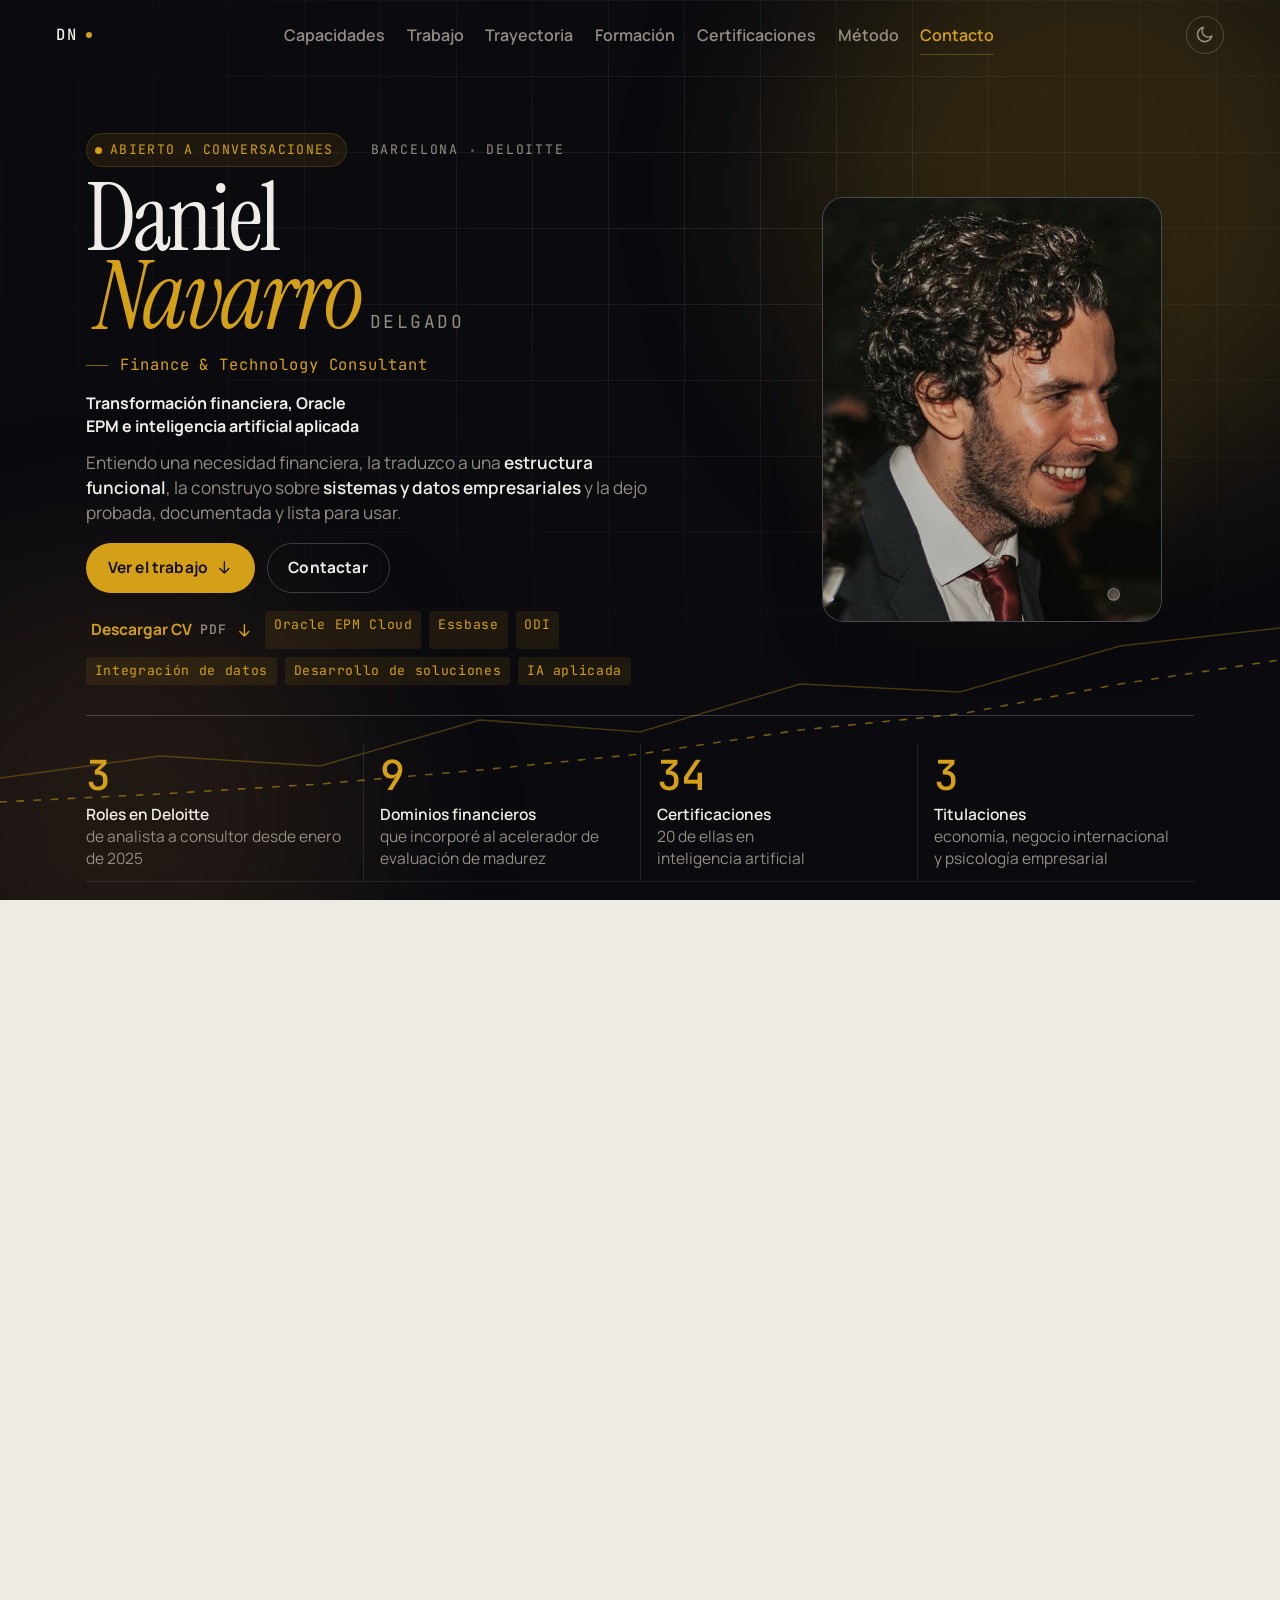
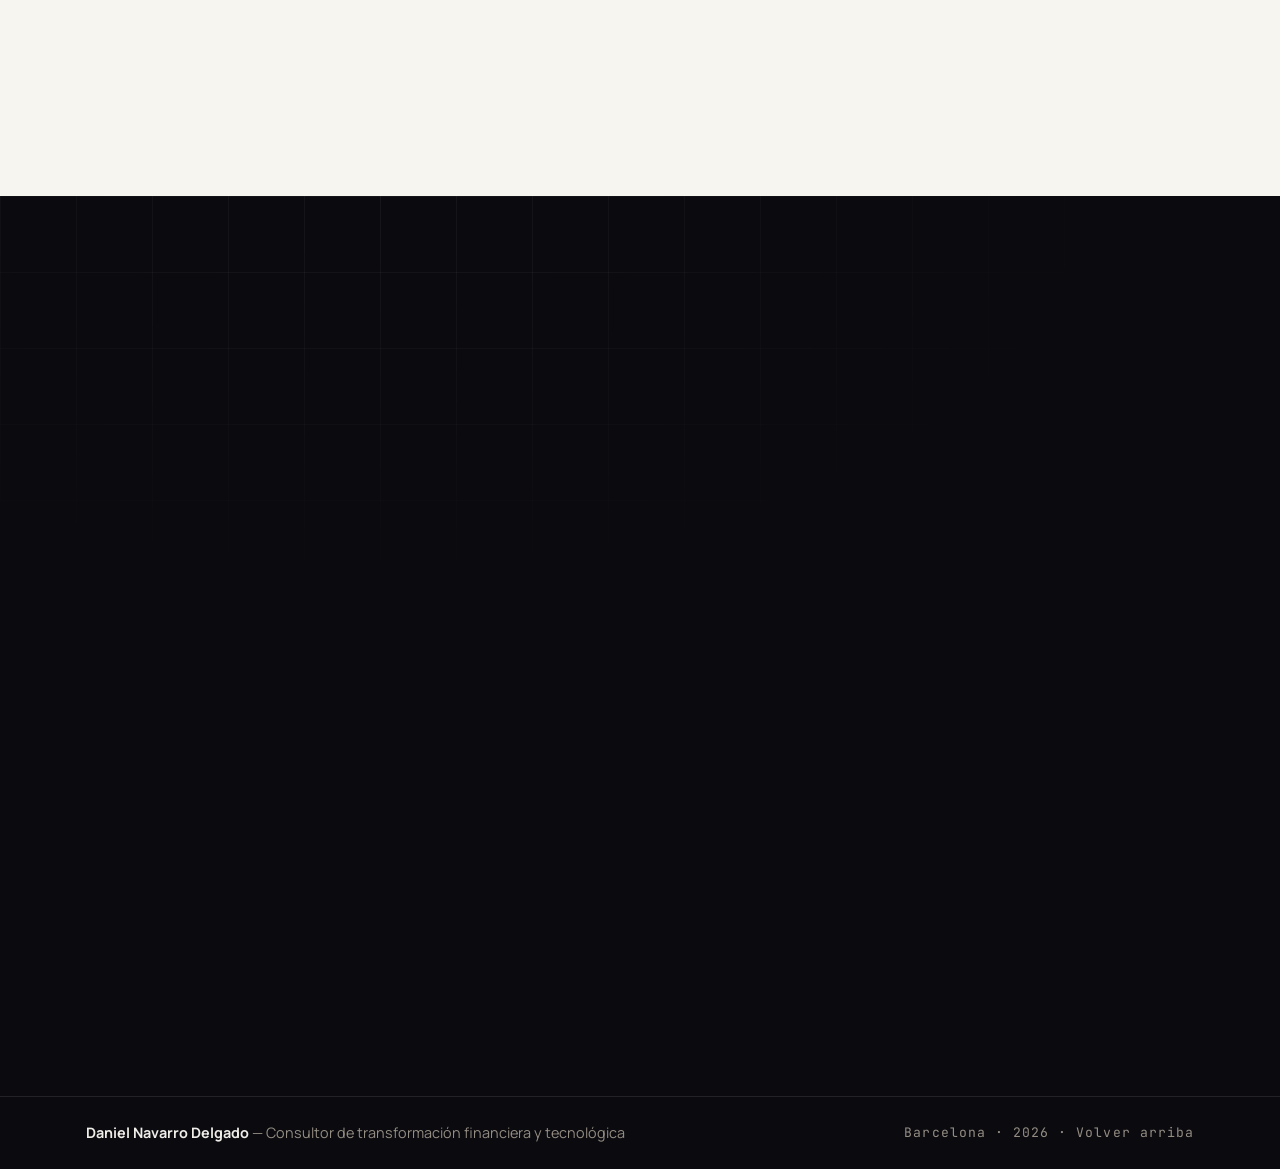
==== commit 1ad854ae: "Add a 1200x630 social preview image The square logo was cropped by LinkedIn, WhatsApp and X. The new" ====
--- a/index.html
+++ b/index.html
@@ -26,8 +26,12 @@
 
   <meta property="og:title" content="Daniel Navarro Delgado — Consultor de transformación financiera y tecnológica" />
   <meta property="og:description" content="Modelos de planificación y controlling en Oracle EPM Cloud, integración de datos, automatización y herramientas digitales para equipos financieros. Deloitte · Barcelona." />
-  <meta property="og:image" content="https://danielnavarro1600.github.io/img/logo.jpg" />
-  <meta property="og:image:alt" content="Logotipo profesional de Daniel Navarro Delgado" />
+  <!-- Imagen para compartir en redes: 1200×630, la proporción que LinkedIn,
+       WhatsApp y X muestran sin recortar. -->
+  <meta property="og:image" content="https://danielnavarro1600.github.io/img/og-image.jpg" />
+  <meta property="og:image:width" content="1200" />
+  <meta property="og:image:height" content="630" />
+  <meta property="og:image:alt" content="Retrato de Daniel Navarro Delgado junto a su nombre y su cargo, Finance &amp; Technology Consultant: transformación financiera, Oracle EPM e inteligencia artificial aplicada." />
   <meta property="og:type" content="profile" />
   <meta property="og:url" content="https://danielnavarro1600.github.io/" />
   <meta property="og:locale" content="es_ES" />
@@ -35,7 +39,8 @@
   <meta name="twitter:card" content="summary_large_image" />
   <meta name="twitter:title" content="Daniel Navarro Delgado — Consultor de transformación financiera y tecnológica" />
   <meta name="twitter:description" content="Oracle EPM Cloud, integración de datos, automatización y desarrollo de herramientas para equipos financieros. Deloitte · Barcelona." />
-  <meta name="twitter:image" content="https://danielnavarro1600.github.io/img/logo.jpg" />
+  <meta name="twitter:image" content="https://danielnavarro1600.github.io/img/og-image.jpg" />
+  <meta name="twitter:image:alt" content="Retrato de Daniel Navarro Delgado junto a su nombre y su cargo, Finance &amp; Technology Consultant: transformación financiera, Oracle EPM e inteligencia artificial aplicada." />
 
   <link rel="canonical" href="https://danielnavarro1600.github.io/" />
   <link rel="icon" type="image/png" href="img/favicon.png" />
@@ -248,17 +253,17 @@
     strong { font-weight: 700; }
     ::selection { background: var(--tint-2); color: var(--ink); }
 
-    :focus-visible {
-      outline: 2px solid var(--accent);
-      outline-offset: 3px;
-      border-radius: var(--r-xs);
-    }
     /* Titulares repartidos en líneas de largo parecido y párrafos sin una
        palabra suelta en la última línea. Un navegador que no conoce
        text-wrap lo ignora y corta las líneas como siempre. */
     h1, h2, h3, h4, .hero-role { text-wrap: balance; }
     p, li, dd { text-wrap: pretty; }
 
+    :focus-visible {
+      outline: 2px solid var(--accent);
+      outline-offset: 3px;
+      border-radius: var(--r-xs);
+    }
 
     .sr-only {
       position: absolute; width: 1px; height: 1px;
@@ -351,11 +356,6 @@
     /* =========================================================
        3. COMPONENTES BASE: ICONOS, BOTONES, CHIPS, TARJETAS
        ========================================================= */
-    .btn {
-      display: inline-flex;
-      align-items: center;
-      justify-content: center;
-      gap: var(--s2);
     /* Iconos: SVG propios, definidos una sola vez en el sprite del principio
        de <body> y usados con <svg class="icon"><use href="#i-…"/></svg>.
        Toman el color del texto que los rodea; las marcas de LinkedIn y
@@ -374,6 +374,11 @@
       stroke-linejoin: round;
     }
 
+    .btn {
+      display: inline-flex;
+      align-items: center;
+      justify-content: center;
+      gap: var(--s2);
       padding: 0.85rem 1.6rem;
       font-size: var(--fs-sm);
       font-weight: 700;
@@ -575,15 +580,15 @@
                   background var(--dur-1) var(--ease);
     }
     .icon-btn:hover { color: var(--nav-accent); border-color: var(--nav-accent); background: var(--nav-tint); }
+    /* El botón de tema lleva la luna y el sol: el CSS muestra el que toca
+       según data-theme, así que el JS ya no tiene que cambiar el icono. */
+    .theme-sun, [data-theme="dark"] .theme-moon { display: none; }
+    [data-theme="dark"] .theme-sun { display: inline-block; }
 
     .hamburger {
       display: none;
       flex-direction: column;
       justify-content: center;
-    /* El botón de tema lleva la luna y el sol: el CSS muestra el que toca
-       según data-theme, así que el JS ya no tiene que cambiar el icono. */
-    .theme-sun, [data-theme="dark"] .theme-moon { display: none; }
-    [data-theme="dark"] .theme-sun { display: inline-block; }
       gap: 5px;
       width: 38px; height: 38px;
       border: 1px solid var(--nav-border);
@@ -844,11 +849,6 @@
 
     .hero-ctas { display: flex; flex-wrap: wrap; gap: var(--s3); margin-bottom: clamp(0.75rem, 2vh, 1.25rem); }
 
-    .hero-tags { display: flex; flex-wrap: wrap; gap: var(--s2); }
-
-    /* Retrato: marco alto, no un círculo. Aprovecha el encuadre vertical
-       de la fotografía original en lugar de recortarlo casi entero. */
-    .hero-figure { position: relative; justify-self: center; width: 100%; max-width: 340px; }
     /* Descarga del CV: un enlace de texto y no un tercer botón, para no
        competir con las dos llamadas principales. En la fila de botones se
        estira a su altura (toda ella es zona de clic); si pasa a una línea
@@ -880,6 +880,11 @@
     .hero-cv .icon { font-size: 0.9em; transition: transform var(--dur-2) var(--ease); }
     .hero-cv:hover .icon { transform: translateY(2px); }
 
+    .hero-tags { display: flex; flex-wrap: wrap; gap: var(--s2); }
+
+    /* Retrato: marco alto, no un círculo. Aprovecha el encuadre vertical
+       de la fotografía original en lugar de recortarlo casi entero. */
+    .hero-figure { position: relative; justify-self: center; width: 100%; max-width: 340px; }
     .hero-figure::after {
       /* Halo detrás del marco */
       content: "";
@@ -1308,14 +1313,14 @@
     .tl-role {
       font-size: var(--fs-h3);
       font-weight: 700;
-      letter-spacing: -0.01em;
-      margin-bottom: var(--s3);
-    }
-    .tl-desc {
-      color: var(--ink-2);
       /* Propio, para que se vea igual como <p> (puesto único) o como <h4>
          (puestos agrupados), que de base tiene un interlineado muy cerrado */
       line-height: 1.35;
+      letter-spacing: -0.01em;
+      margin-bottom: var(--s3);
+    }
+    .tl-desc {
+      color: var(--ink-2);
       font-size: 1.06rem;
       line-height: 1.6;
       margin-bottom: var(--s5);
@@ -1343,11 +1348,6 @@
     }
     .tl-list li strong { color: var(--ink); font-weight: 600; }
 
-    /* =========================================================
-       9. FORMACIÓN
-       ========================================================= */
-    .edu {
-      display: grid;
     /* Varios puestos en la misma empresa: una sola entrada, con los puestos
        unidos por un riel con nodos, el mismo lenguaje que el flujo de
        Capacidades. El nodo relleno marca el puesto actual. */
@@ -1398,6 +1398,11 @@
     }
     .tl-roles .tl-now { margin-top: 0; }
 
+    /* =========================================================
+       9. FORMACIÓN
+       ========================================================= */
+    .edu {
+      display: grid;
       grid-template-columns: repeat(3, minmax(0, 1fr));
       gap: var(--s4);
       margin-bottom: var(--s6);
@@ -1479,14 +1484,14 @@
       margin-bottom: var(--s5);
       border-bottom: 1px solid var(--line-2);
     }
+    /* Igual que con las fichas: `display: flex` anularía el atributo hidden
+       y, sin JS, se verían unos filtros que no hacen nada. */
+    .cert-toolbar[hidden] { display: none; }
     .filter {
       display: inline-flex;
       align-items: baseline;
       gap: var(--s2);
       padding: 0.42rem 0.9rem;
-    /* Igual que con las fichas: `display: flex` anularía el atributo hidden
-       y, sin JS, se verían unos filtros que no hacen nada. */
-    .cert-toolbar[hidden] { display: none; }
       border: 1px solid var(--line-2);
       border-radius: var(--r-pill);
       font-size: var(--fs-xs);
@@ -1791,22 +1796,17 @@
         transition: opacity var(--dur-2) var(--ease),
                     display var(--dur-2) allow-discrete;
         /* Los enlaces conservan los colores del panel mientras se desvanece */
+        opacity: 0;
+        /* Mientras se desvanece, el panel no debe recibir toques
+           destinados a la página. */
+        pointer-events: none;
         --nav-fg: var(--ink);
         --nav-fg-2: var(--ink-2);
         --nav-accent: var(--accent);
       }
       /* .nav-tools va después de .nav-links en el DOM: con el panel abierto,
-        opacity: 0;
-        /* Mientras se desvanece, el panel no debe recibir toques
-           destinados a la página. */
-        pointer-events: none;
          la X debe verse sobre el panel del tema, no sobre tinta. */
       .nav-links.open ~ .nav-tools {
-        --nav-fg: var(--ink);
-        --nav-fg-2: var(--ink-2);
-        --nav-border: var(--line-2);
-        --nav-accent: var(--accent);
-        --nav-tint: var(--tint);
       .nav-links.open {
         display: flex;
         opacity: 1;
@@ -1815,6 +1815,11 @@
       @starting-style {
         .nav-links.open { opacity: 0; }
       }
+        --nav-fg: var(--ink);
+        --nav-fg-2: var(--ink-2);
+        --nav-border: var(--line-2);
+        --nav-accent: var(--accent);
+        --nav-tint: var(--tint);
       }
       .nav-links a { font-size: 1.35rem; font-weight: 600; color: var(--nav-fg); }
       .nav-links a::after { left: 50%; right: 50%; }
@@ -1835,11 +1840,6 @@
     /* El hero pasa a una columna por debajo del nav: hasta 840px dos
        columnas siguen siendo legibles. Ahí el retrato se convierte en un
        cuadrado compacto, para que el nombre y la propuesta de valor
-       entren en la primera pantalla de un móvil en lugar de quedar
-       empujados por una foto a media página. */
-    @media (max-width: 840px) {
-      .hero-inner { grid-template-columns: 1fr; gap: var(--s6); }
-      .hero-figure { order: -1; max-width: 150px; justify-self: start; }
     /* Con el cronograma a dos columnas, la empresa y su periodo total
        acompañan al lector mientras recorre sus puestos. align-self: start
        es imprescindible: estirada a todo el alto de la fila, la columna no
@@ -1852,6 +1852,11 @@
       }
     }
 
+       entren en la primera pantalla de un móvil en lugar de quedar
+       empujados por una foto a media página. */
+    @media (max-width: 840px) {
+      .hero-inner { grid-template-columns: 1fr; gap: var(--s6); }
+      .hero-figure { order: -1; max-width: 150px; justify-self: start; }
       .hero-photo { aspect-ratio: 1 / 1; border-radius: var(--r-md); }
       .hero-caption { display: none; }
       .hero-name { line-height: 0.9; }
@@ -1903,14 +1908,14 @@
     }
 
     /* =========================================================
+      /* ::details-content no es ::before ni ::after: la regla de arriba no
+         la alcanza. */
+      .case-more::details-content { transition: none; }
        15. IMPRESIÓN
        Un recruiter que imprima la página debe obtener algo legible.
        ========================================================= */
     @media print {
       .nav, .skip-link, .hero-bg, .hero-figure, .cert-toolbar, .nav-progress { display: none !important; }
-      /* ::details-content no es ::before ni ::after: la regla de arriba no
-         la alcanza. */
-      .case-more::details-content { transition: none; }
       body { background: #fff; color: #000; font-size: 11pt; }
       .hero, .band { min-height: 0; display: block; }
       .band, .footer { background: #fff !important; color: #000 !important; }
@@ -1922,20 +1927,20 @@
       .reveal { opacity: 1 !important; transform: none !important; }
       /* Si el visitante imprime con un filtro aplicado, el papel debe
          llevar el índice completo, no solo el itinerario que estaba viendo. */
-      .cert-item[hidden] { display: grid !important; }
-      .cert-group[hidden] { display: block !important; }
-      .cert-index { columns: 2; }
-      a[href^="http"]::after,
-      a[href^="mailto"]::after { content: " (" attr(href) ")"; font-size: 8pt; color: #555; }
       /* La entrada agrupada ocupa más de una página: se corta entre
          puestos, no por la mitad de uno. */
       .tl-item--group { break-inside: auto; }
       .tl-item--group .tl-aside { position: static; }
       .tl-role-item { break-inside: avoid; }
-    }
+      .cert-item[hidden] { display: grid !important; }
       /* El JS abre los detalles antes de imprimir: sin transición, el papel
          recoge el bloque entero y no a medio desplegar. */
       .case-more::details-content { transition: none; block-size: auto; }
+      .cert-group[hidden] { display: block !important; }
+      .cert-index { columns: 2; }
+      a[href^="http"]::after,
+      a[href^="mailto"]::after { content: " (" attr(href) ")"; font-size: 8pt; color: #555; }
+    }
   </style>
 
   <noscript>
@@ -1954,11 +1959,6 @@
 <a href="#main" class="skip-link">Saltar al contenido</a>
 
 <!-- ============================ NAV ============================ -->
-<nav class="nav over-hero" id="navbar">
-  <span class="nav-progress" id="navProgress" aria-hidden="true"></span>
-
-  <a href="#hero" class="nav-logo">DN<span aria-hidden="true"></span></a>
-
 <!-- ============================ ICONOS ============================ -->
 <!-- Iconos propios, dibujados en una rejilla de 24×24. Cada uno se usa con
      <svg class="icon" aria-hidden="true" focusable="false"><use href="#i-…"/></svg>;
@@ -1983,6 +1983,11 @@
   <symbol id="i-github" viewBox="-2 -2 20 20"><path fill="currentColor" stroke="none" d="M8 0C3.58 0 0 3.58 0 8c0 3.54 2.29 6.53 5.47 7.59.4.07.55-.17.55-.38 0-.19-.01-.82-.01-1.49-2.01.37-2.53-.49-2.69-.94-.09-.23-.48-.94-.82-1.13-.28-.15-.68-.52-.01-.53.63-.01 1.08.58 1.23.82.72 1.21 1.87.87 2.33.66.07-.52.28-.87.51-1.07-1.78-.2-3.64-.89-3.64-3.95 0-.87.31-1.59.82-2.15-.08-.2-.36-1.02.08-2.12 0 0 .67-.21 2.2.82.64-.18 1.32-.27 2-.27.68 0 1.36.09 2 .27 1.53-1.04 2.2-.82 2.2-.82.44 1.1.16 1.92.08 2.12.51.56.82 1.27.82 2.15 0 3.07-1.87 3.75-3.65 3.95.29.25.54.73.54 1.48 0 1.07-.01 1.93-.01 2.2 0 .21.15.46.55.38A8.013 8.013 0 0 0 16 8c0-4.42-3.58-8-8-8z"/></symbol>
 </svg>
 
+<nav class="nav over-hero" id="navbar">
+  <span class="nav-progress" id="navProgress" aria-hidden="true"></span>
+
+  <a href="#hero" class="nav-logo">DN<span aria-hidden="true"></span></a>
+
   <div class="nav-links" id="navLinks">
     <a href="#skills">Capacidades</a>
     <a href="#projects">Trabajo</a>
@@ -2048,16 +2053,16 @@
         </div>
 
         <ul class="hero-tags">
+          <a href="cv/cv-daniel-navarro-delgado.pdf" class="hero-cv" download>
+            <span class="hero-cv-label">Descargar CV</span>
+            <span class="hero-cv-meta">PDF</span>
+            <svg class="icon" aria-hidden="true" focusable="false"><use href="#i-arrow-down"/></svg>
+          </a>
           <li class="chip" lang="en">Oracle EPM Cloud</li>
           <li class="chip" lang="en">Essbase</li>
           <li class="chip" lang="en">ODI</li>
           <li class="chip">Integración de datos</li>
           <li class="chip">Desarrollo de soluciones</li>
-          <a href="cv/cv-daniel-navarro-delgado.pdf" class="hero-cv" download>
-            <span class="hero-cv-label">Descargar CV</span>
-            <span class="hero-cv-meta">PDF</span>
-            <svg class="icon" aria-hidden="true" focusable="false"><use href="#i-arrow-down"/></svg>
-          </a>
           <li class="chip">IA aplicada</li>
         </ul>
       </div>
@@ -3220,11 +3225,6 @@
     try { localStorage.setItem(THEME_KEY, isDark ? 'dark' : 'light'); } catch (e) {}
   }
 
-  // Si el visitante nunca ha elegido manualmente, seguir en vivo los cambios
-  // de preferencia del sistema (por ejemplo, si el SO cambia de tema con la
-  // persona ya en la página).
-  window.matchMedia('(prefers-color-scheme: dark)').addEventListener('change', (e) => {
-    let stored = null;
   }
 
   // Al pulsar el botón, fundido corto entre un tema y otro con la View
@@ -3239,6 +3239,11 @@
     } else {
       applyTheme(isDark);
     }
+  // Si el visitante nunca ha elegido manualmente, seguir en vivo los cambios
+  // de preferencia del sistema (por ejemplo, si el SO cambia de tema con la
+  // persona ya en la página).
+  window.matchMedia('(prefers-color-scheme: dark)').addEventListener('change', (e) => {
+    let stored = null;
     try { stored = localStorage.getItem(THEME_KEY); } catch (err) {}
     if (stored) return;
     applyTheme(e.matches);
@@ -3253,18 +3258,13 @@
   function setMenuOpen(isOpen) {
     navLinksEl.classList.toggle('open', isOpen);
     hamburger.setAttribute('aria-expanded', String(isOpen));
-    hamburger.setAttribute('aria-label', isOpen ? 'Cerrar menú' : 'Abrir menú');
-    // Con el panel a pantalla completa abierto, la página no debe seguir
-    // desplazándose por detrás.
-    document.body.style.overflow = isOpen ? 'hidden' : '';
-    // El botón va después de los enlaces en el DOM: al abrir con teclado, el
   // .closing solo dura el fundido de salida (ver el CSS del menú): se retira
   // pasado un margen algo mayor que --dur-2 (0.32s). Si esa duración crece,
   // hay que subir también este margen.
   const CLOSING_MS = 450;
   let closingTimer = 0;
 
-    // foco se queda en él y el siguiente Tab saltaría fuera del menú, detrás
+    hamburger.setAttribute('aria-label', isOpen ? 'Cerrar menú' : 'Abrir menú');
     // Se mira si estaba abierto porque este cierre también se llama al
     // pulsar cualquier ancla, con el menú ya cerrado.
     const wasOpen = navLinksEl.classList.contains('open');
@@ -3274,6 +3274,11 @@
     if (isClosing) {
       closingTimer = setTimeout(() => navLinksEl.classList.remove('closing'), CLOSING_MS);
     }
+    // Con el panel a pantalla completa abierto, la página no debe seguir
+    // desplazándose por detrás.
+    document.body.style.overflow = isOpen ? 'hidden' : '';
+    // El botón va después de los enlaces en el DOM: al abrir con teclado, el
+    // foco se queda en él y el siguiente Tab saltaría fuera del menú, detrás
     // del panel a pantalla completa. Moverlo al primer enlace hace que la
     // trampa de foco de abajo funcione de verdad.
     if (isOpen) {
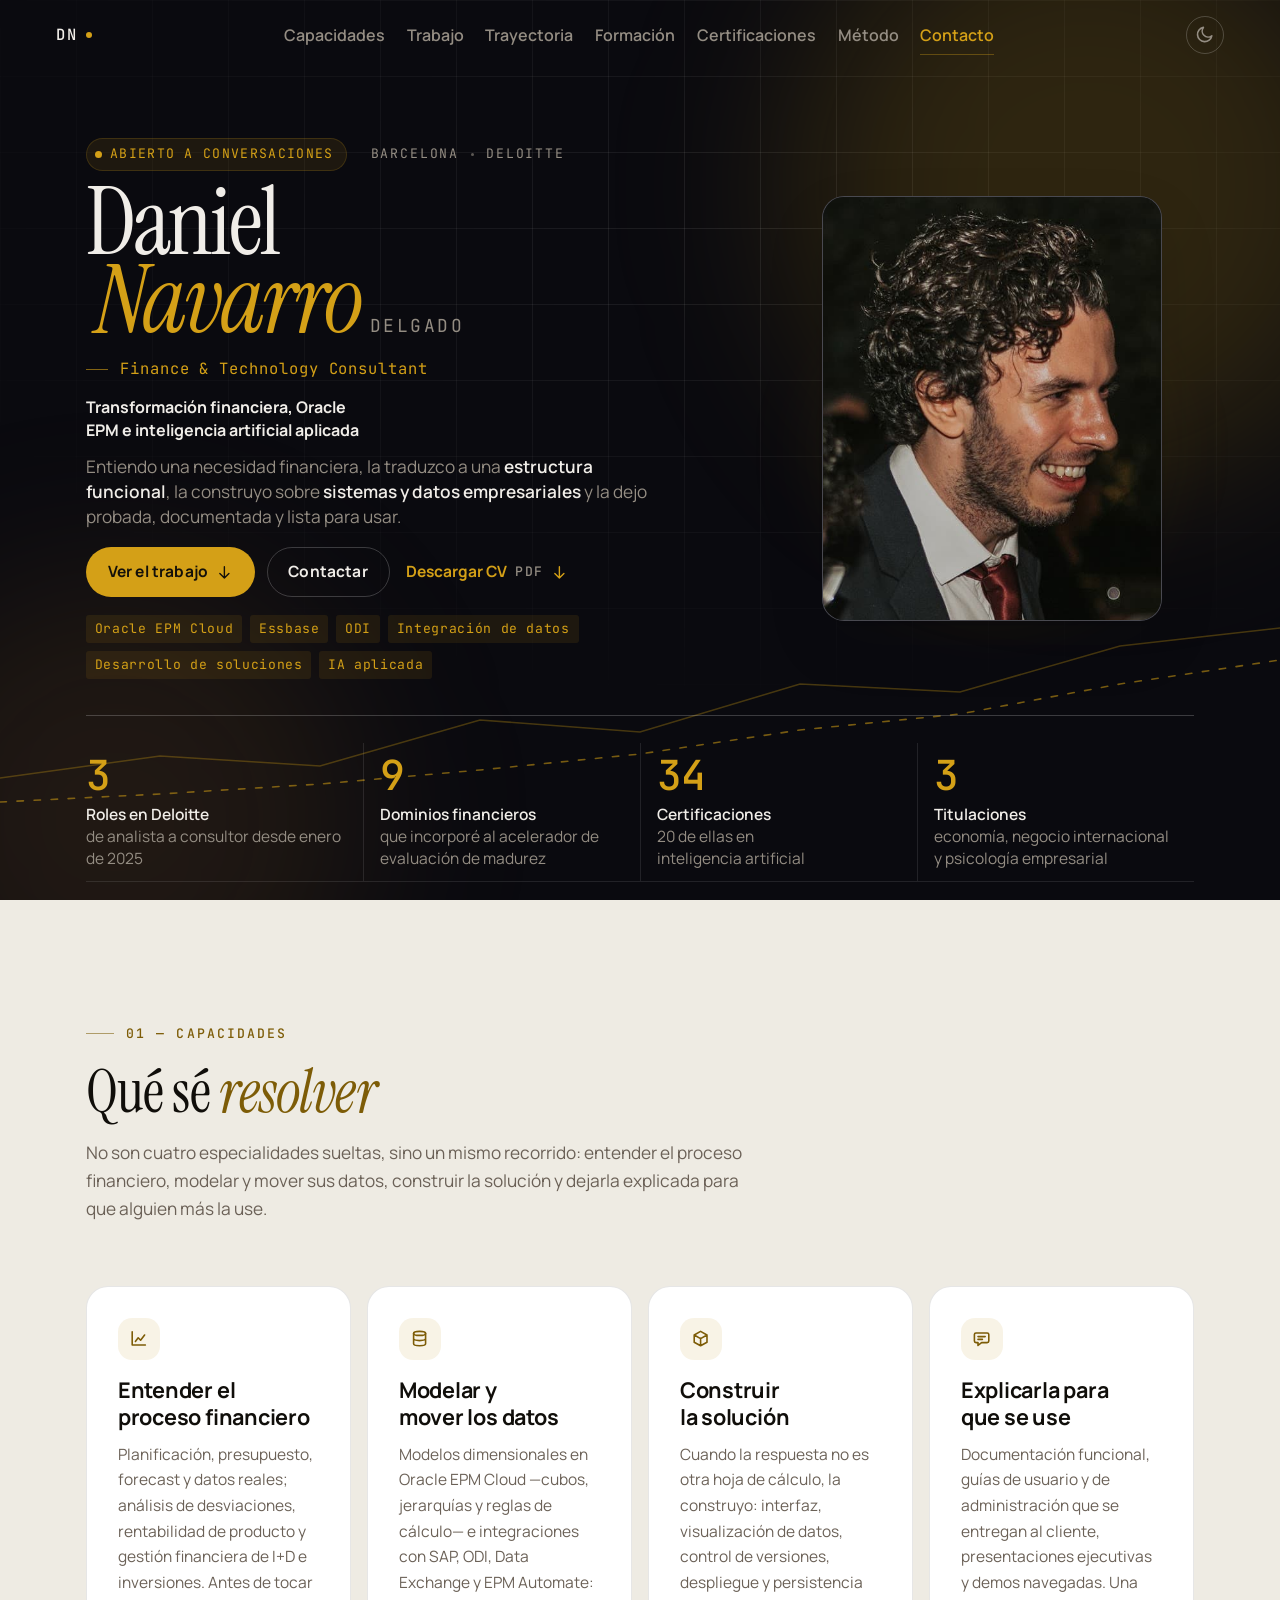
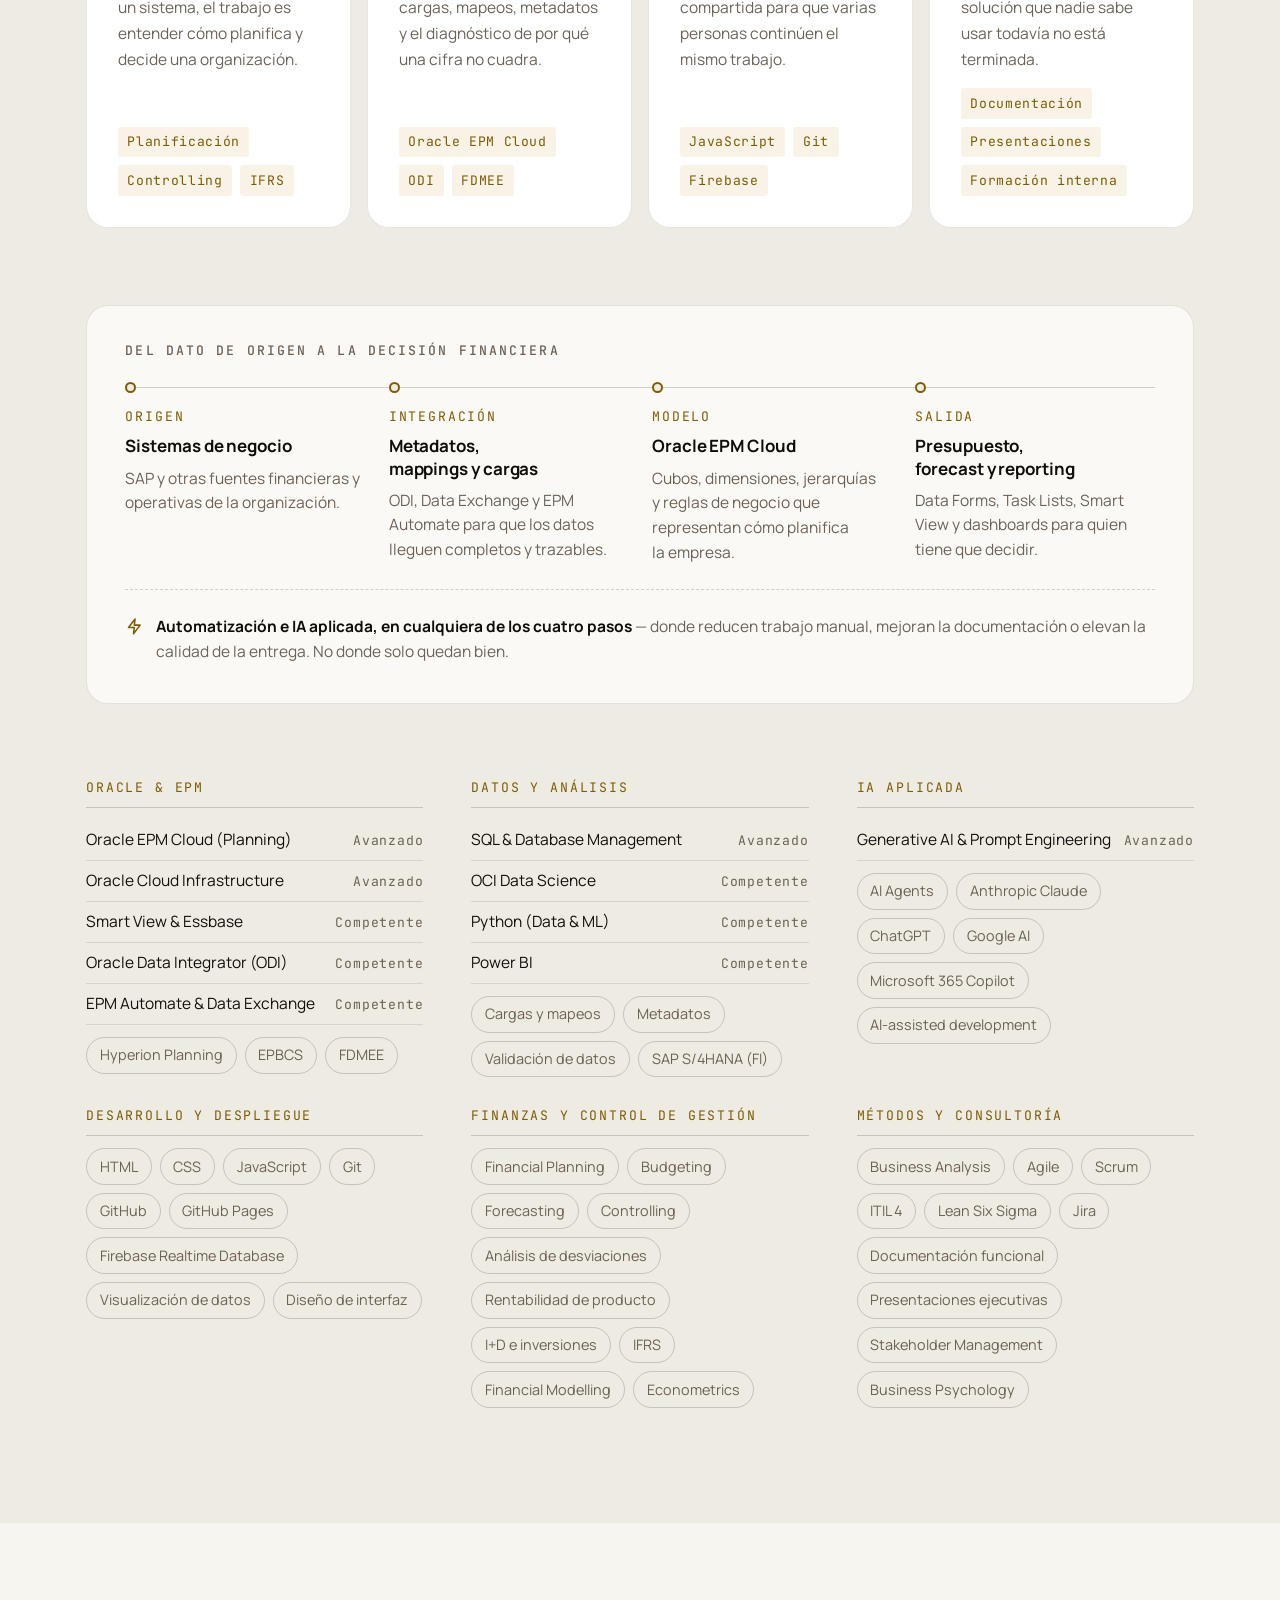
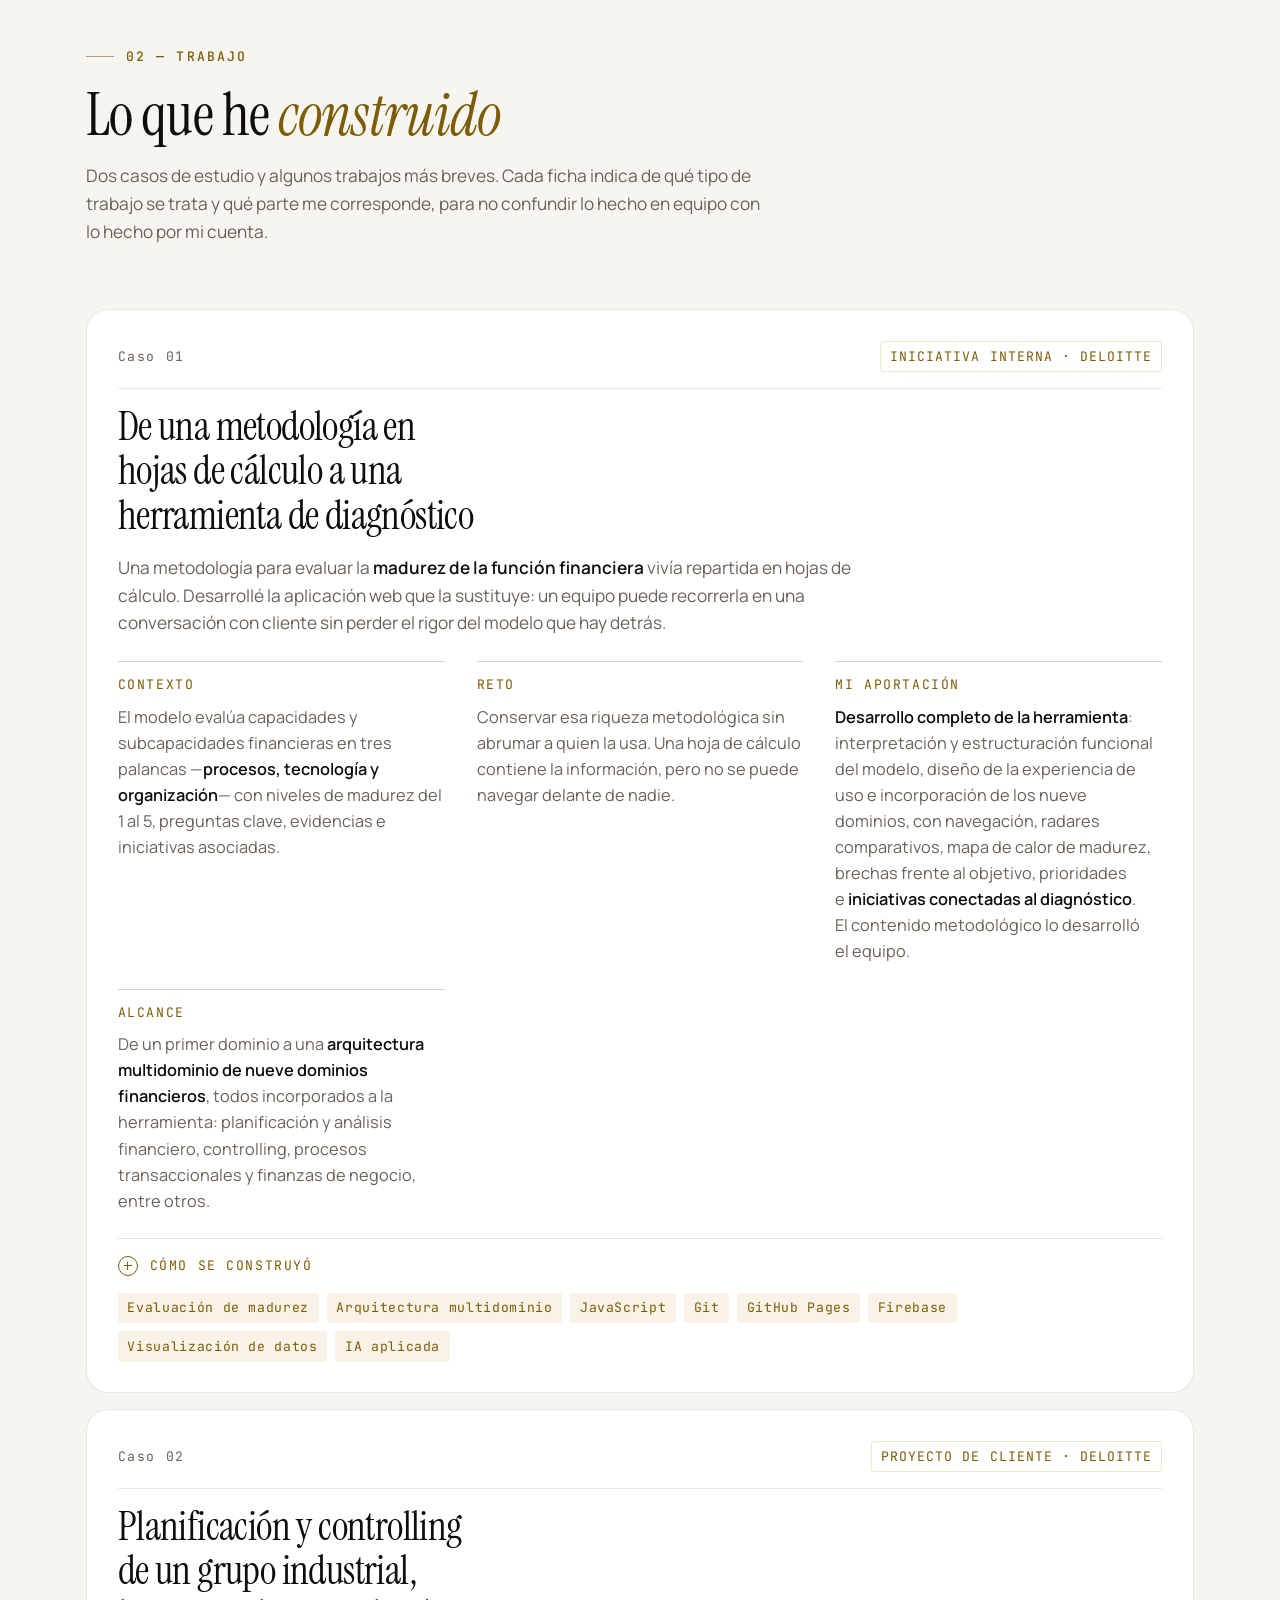
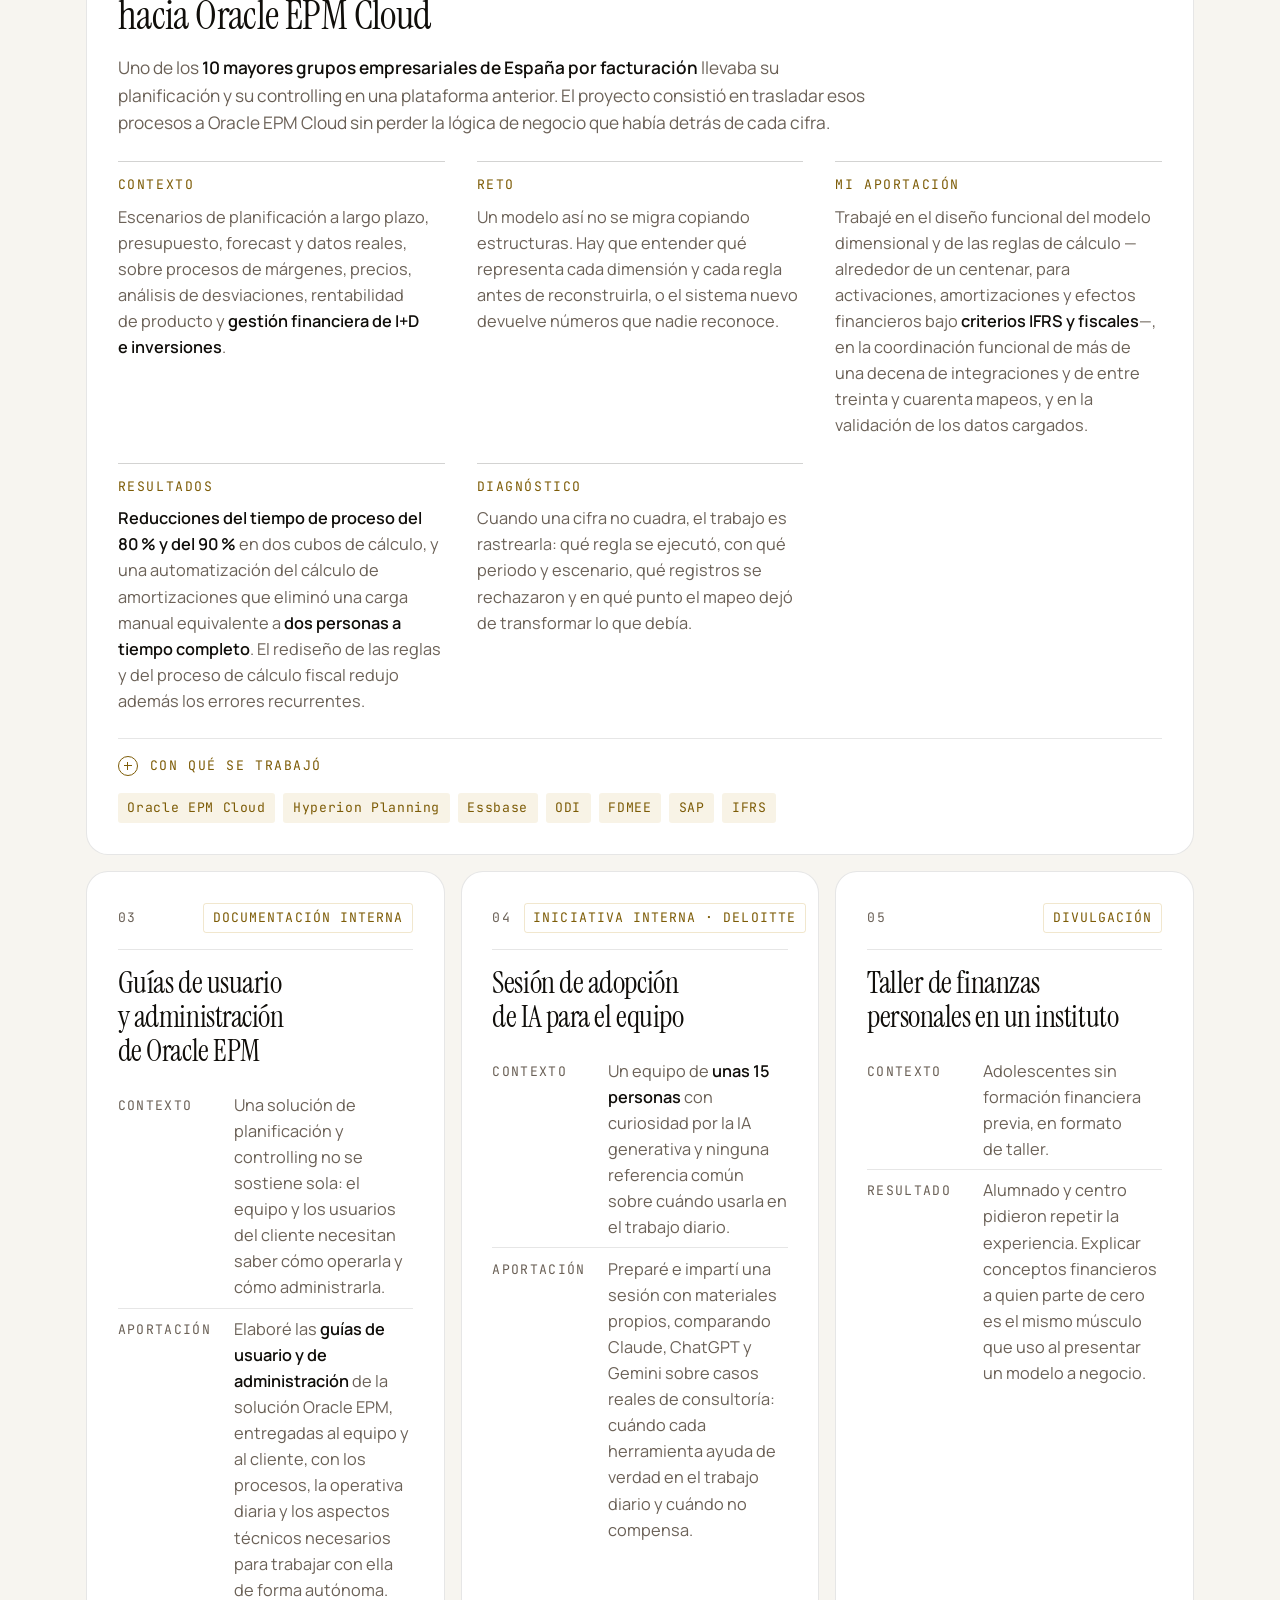
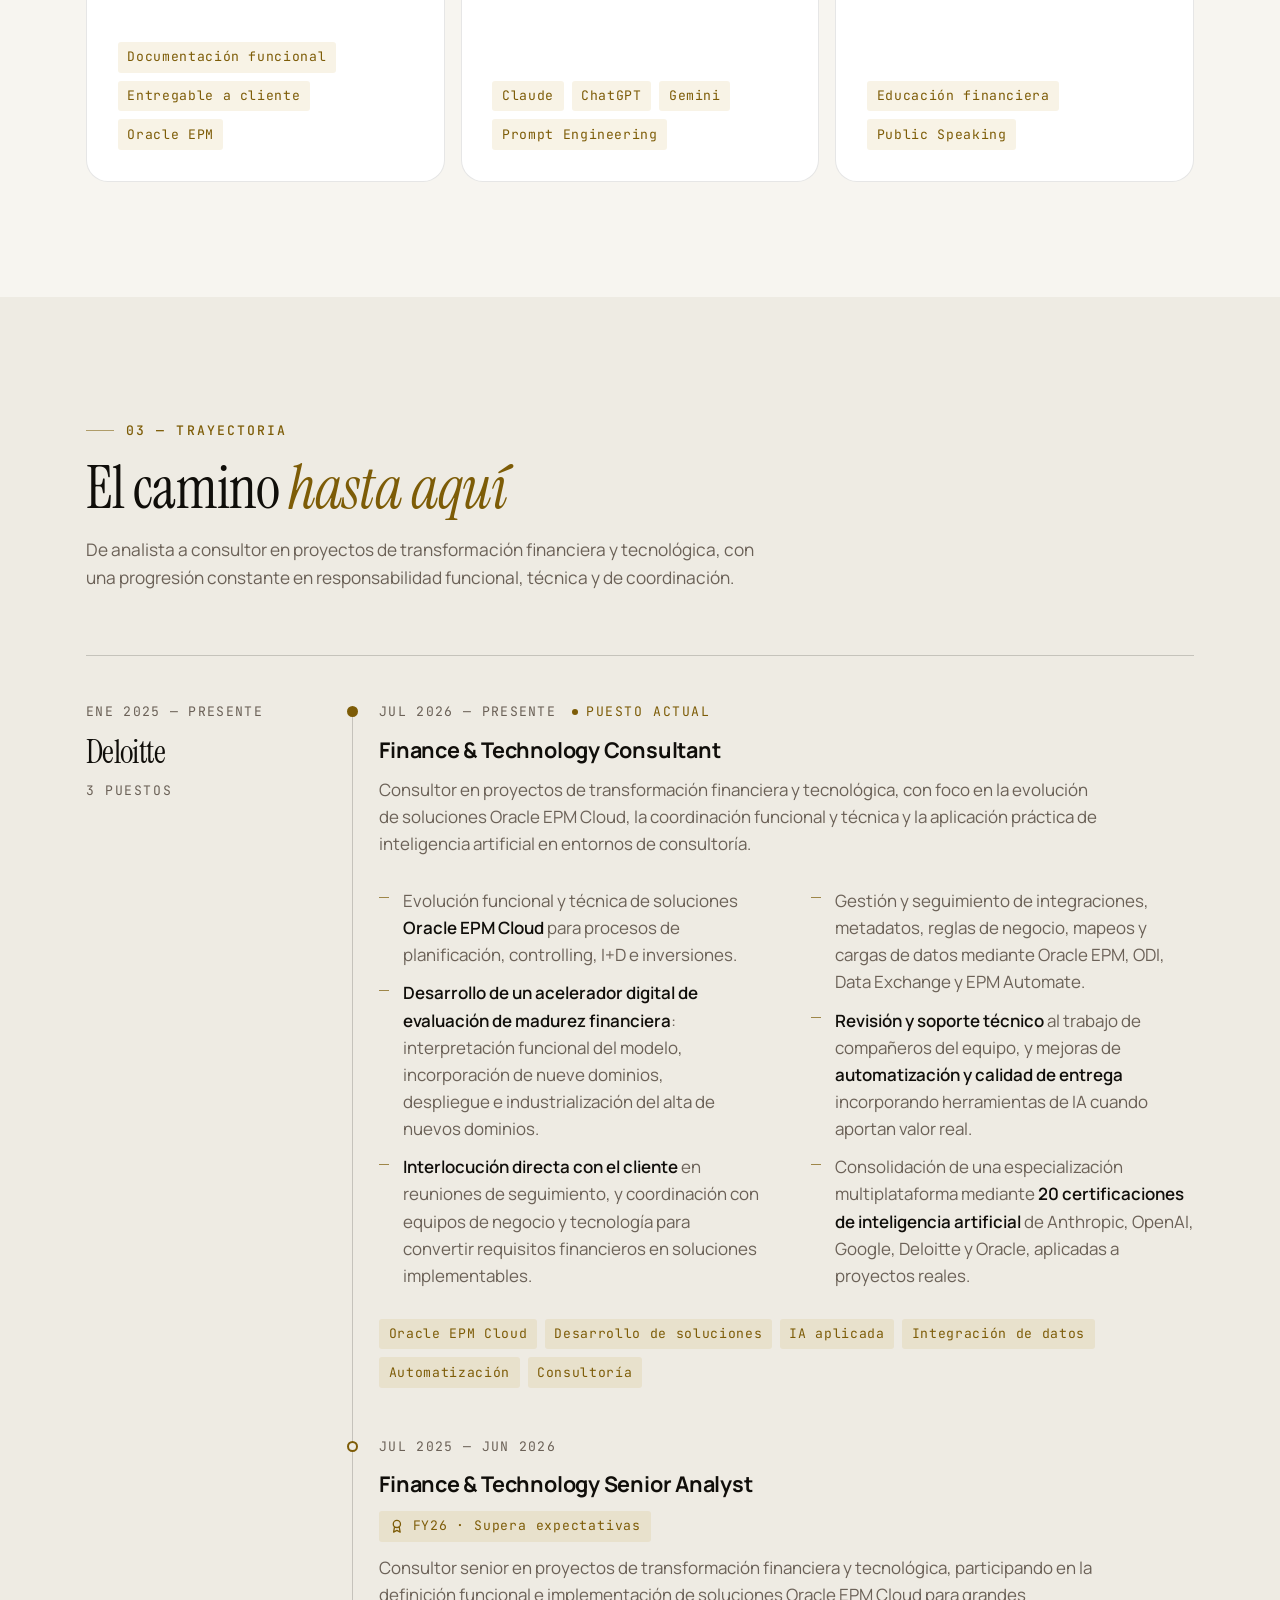
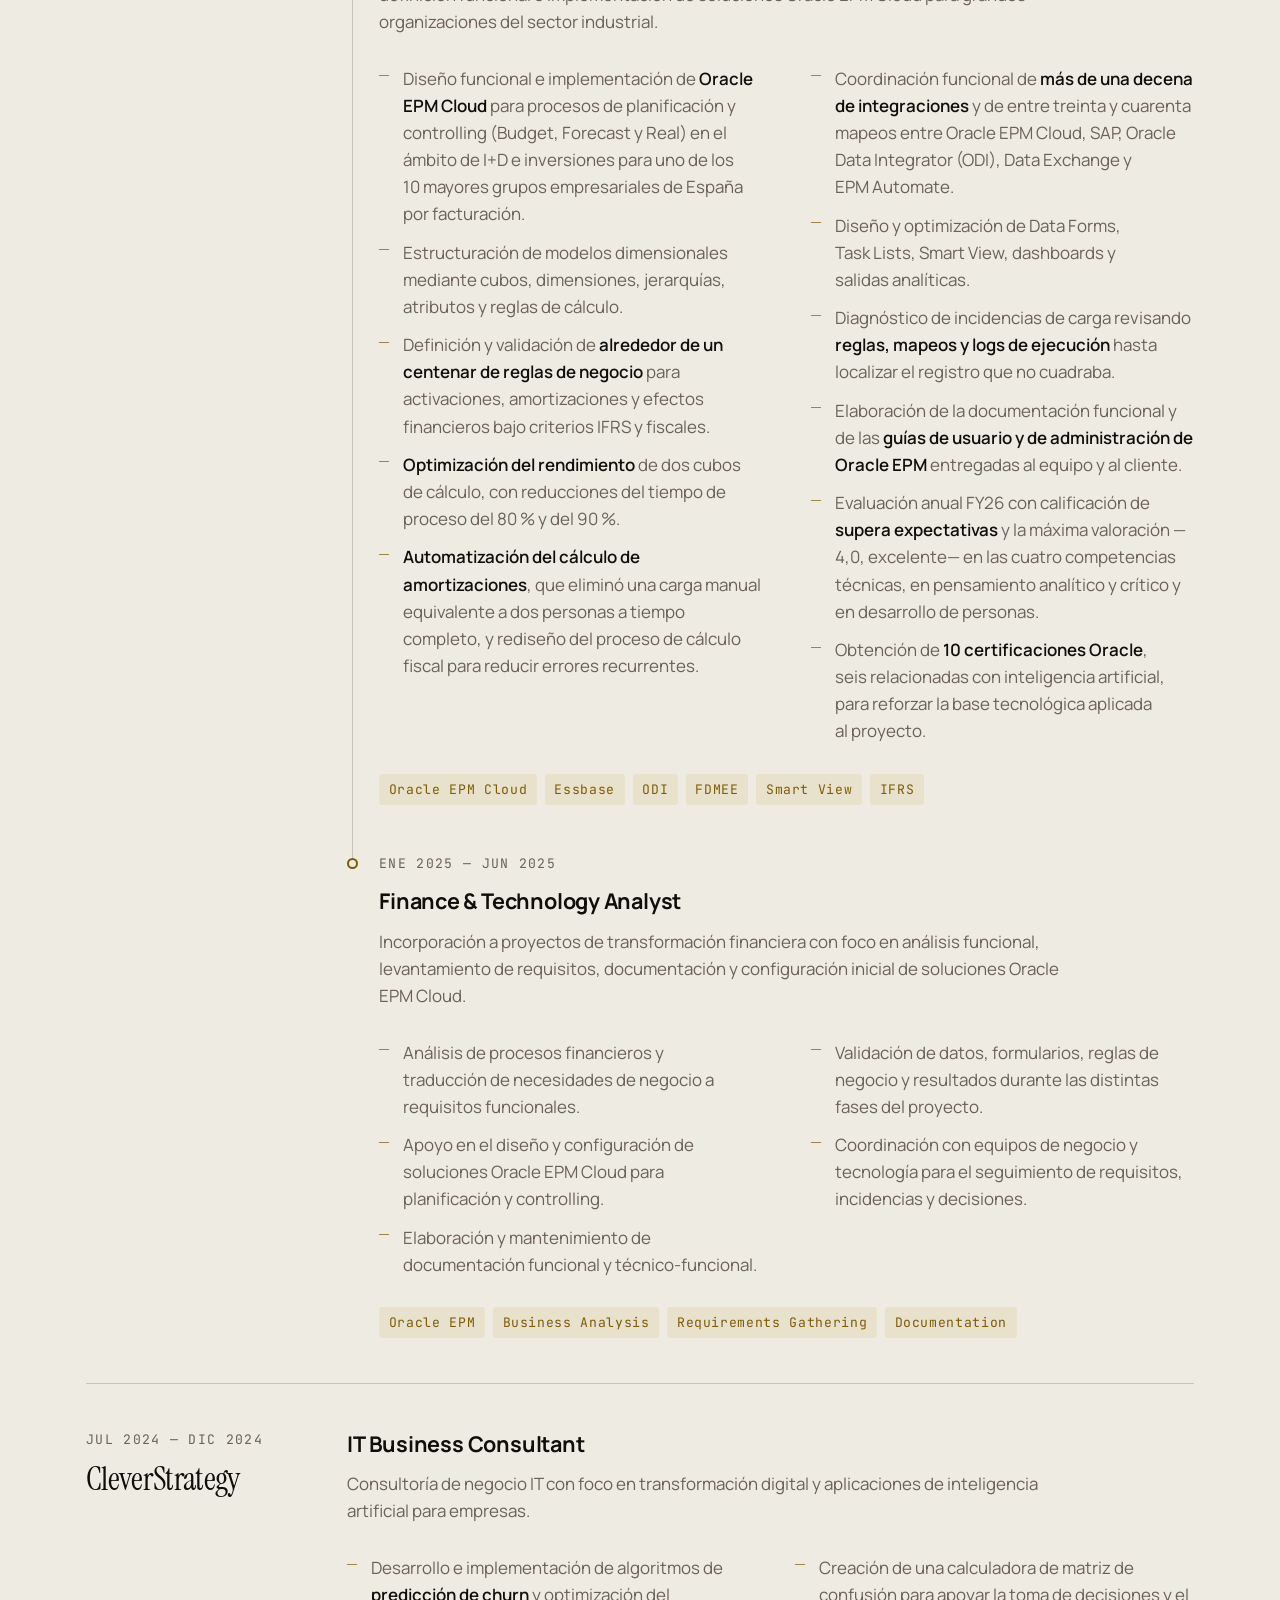
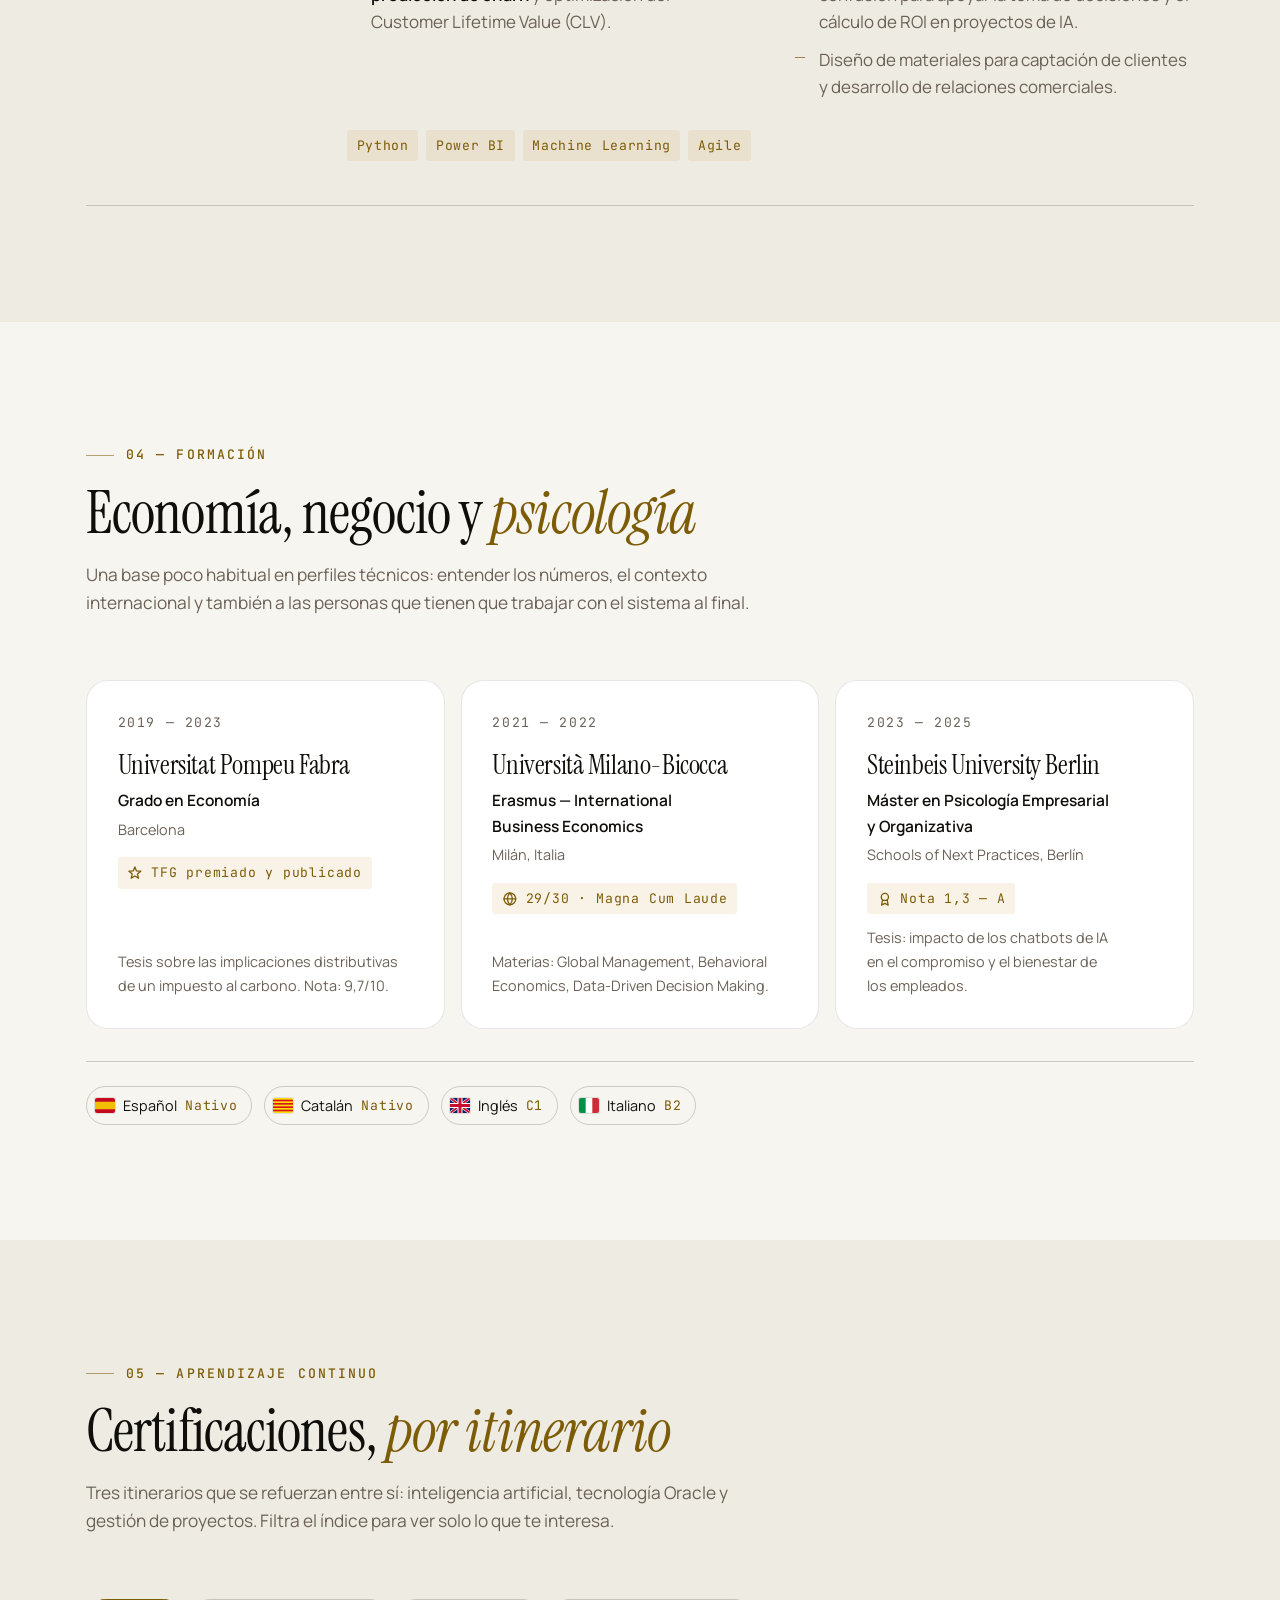
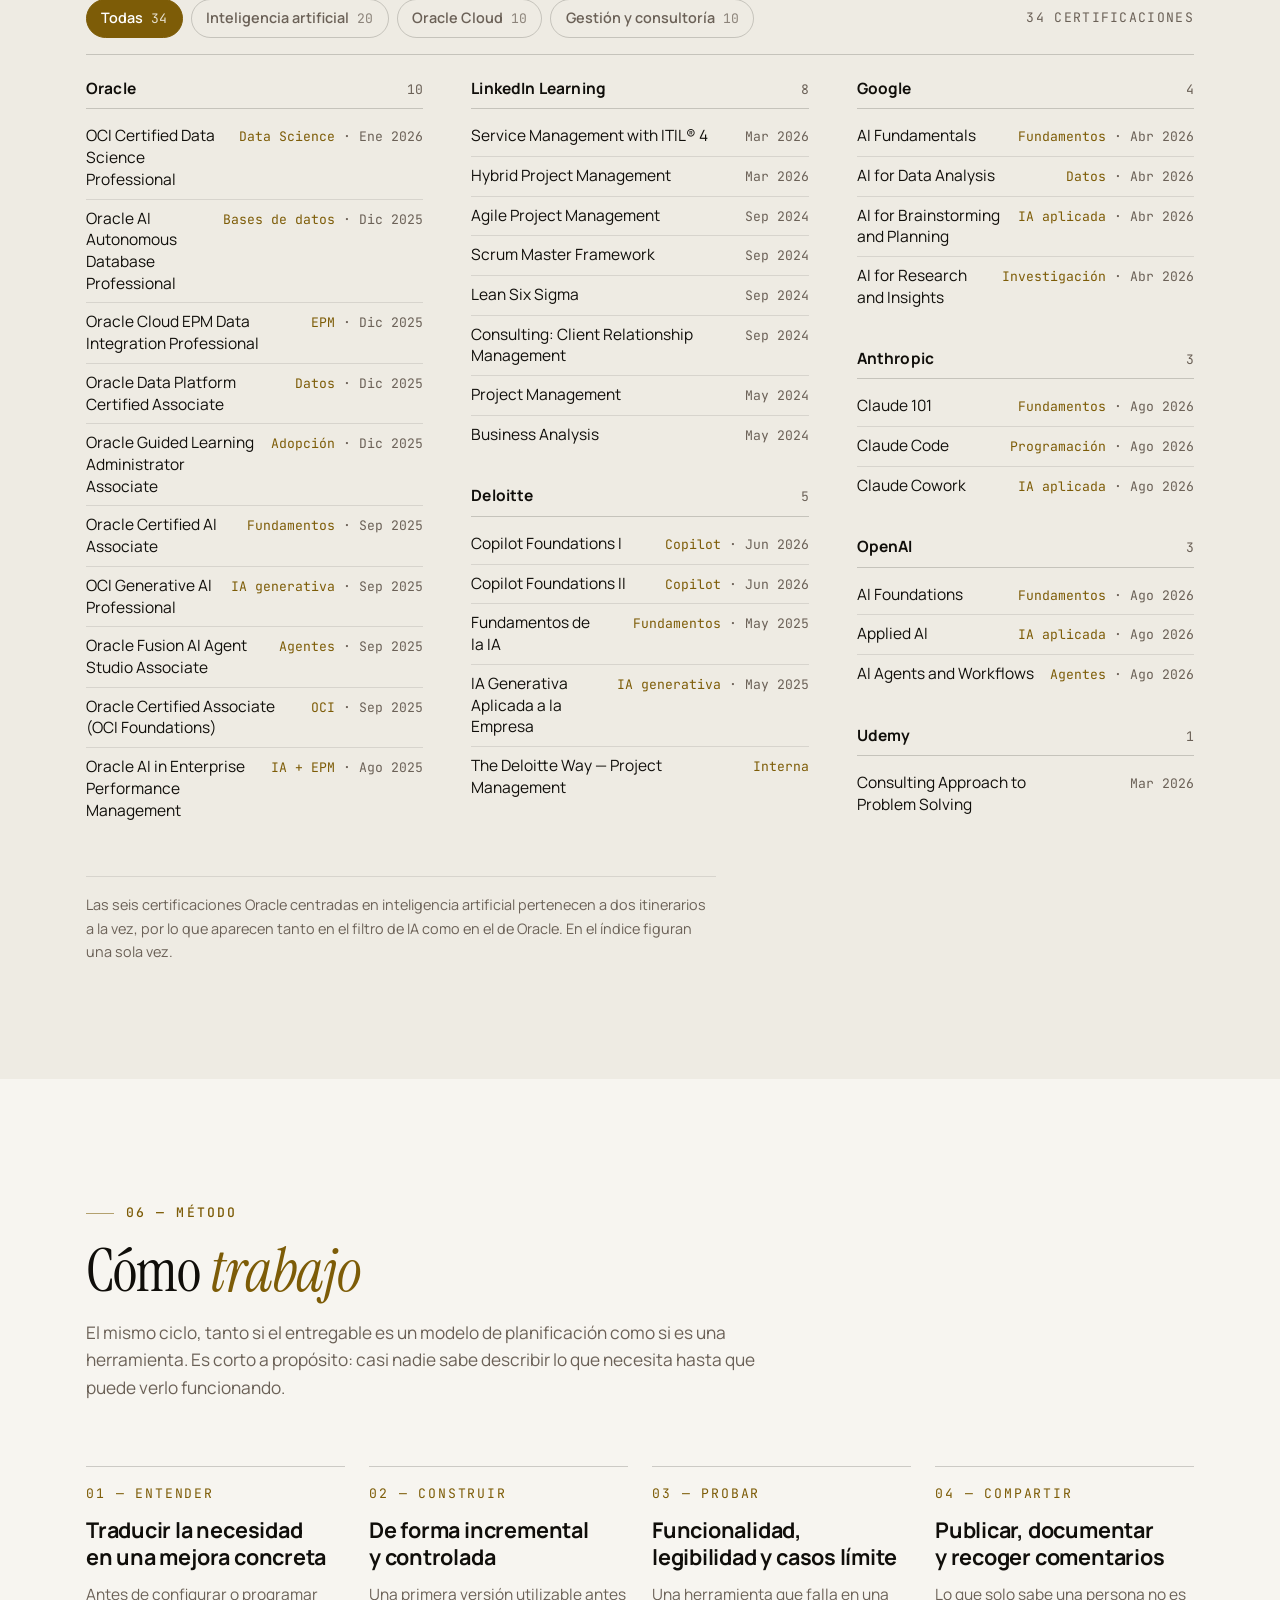
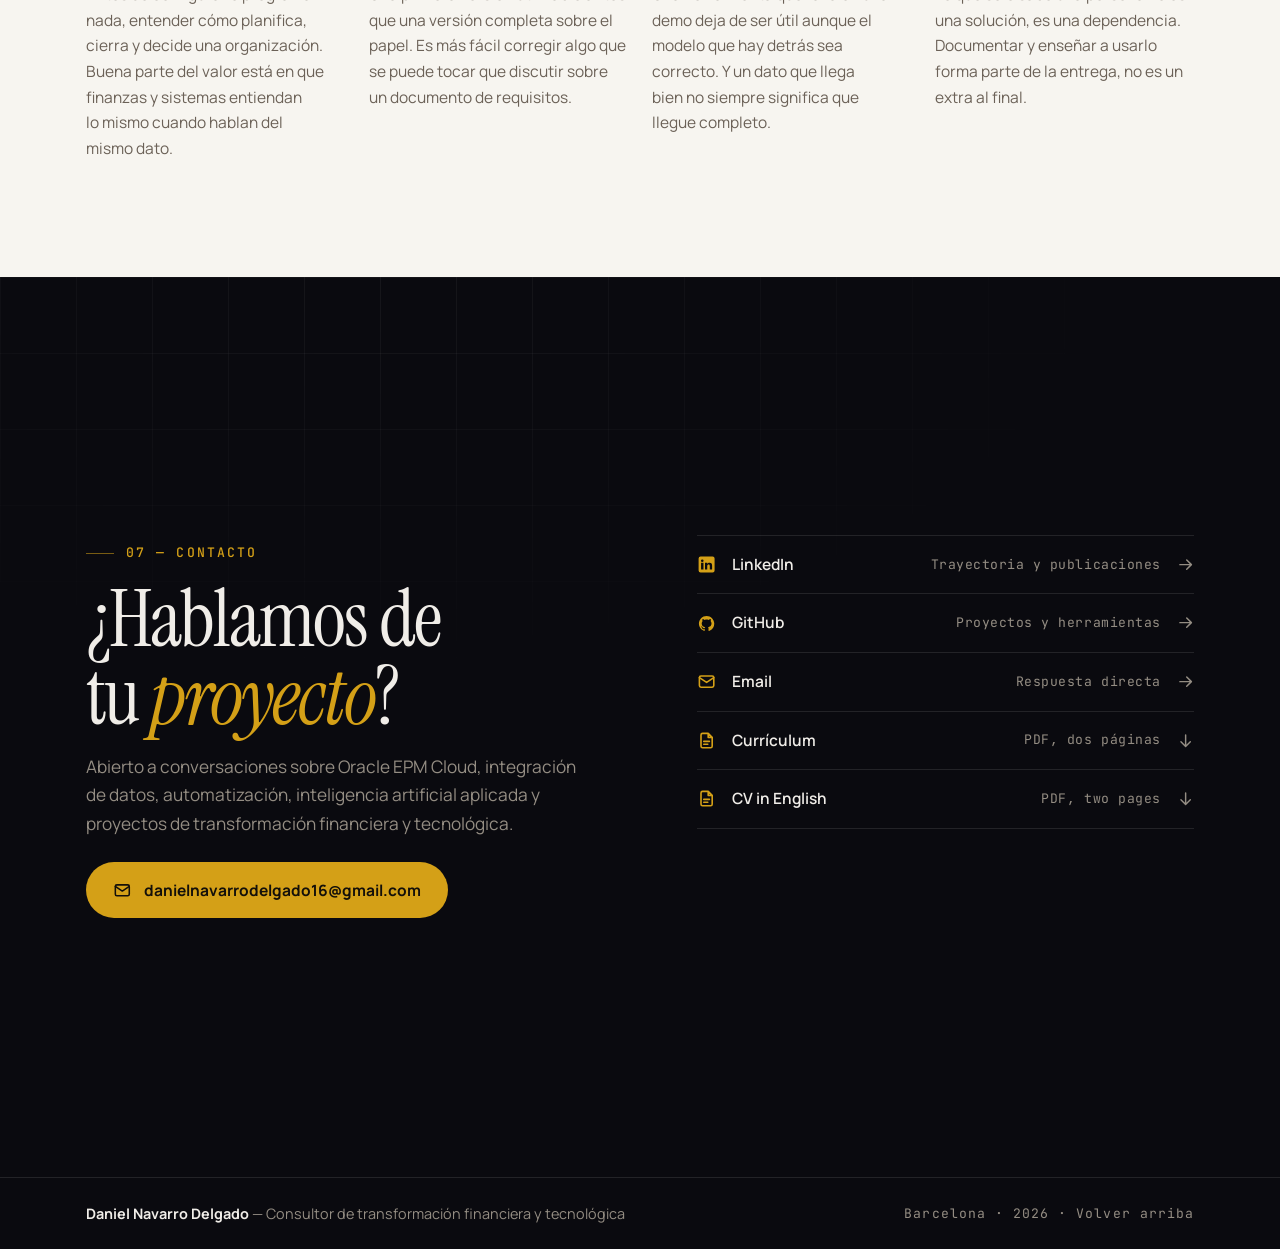
==== commit 1f6582e3: "Tidy up leftovers: contact dividers, unused logo and docs Draw single dividers between contact links" ====
--- a/index.html
+++ b/index.html
@@ -1696,7 +1696,10 @@
       color: var(--band-ink);
       transition: color var(--dur-1) var(--ease), padding-left var(--dur-2) var(--ease);
     }
-    .contact-link:last-child { border-bottom: 1px solid var(--band-line); }
+    /* Cada enlace va solo dentro de su <li>, así que un :last-child a secas
+       los marcaba a todos y los separadores salían dobles. El borde inferior
+       es solo para el último de la lista. */
+    .contact-links li:last-child .contact-link { border-bottom: 1px solid var(--band-line); }
     .contact-link .icon:first-child { color: var(--band-accent); font-size: 1rem; }
     .contact-link span { font-weight: 600; font-size: var(--fs-sm); }
     .contact-link small {
@@ -1783,6 +1786,10 @@
         gap: var(--s5);
         background: var(--bg);
         z-index: 101;
+        opacity: 0;
+        /* Mientras se desvanece, el panel no debe recibir toques
+           destinados a la página. */
+        pointer-events: none;
       }
       /* Fundido de entrada y salida. allow-discrete retrasa el paso a
          display: none hasta que acaba el fundido, y @starting-style (abajo)
@@ -1796,17 +1803,10 @@
         transition: opacity var(--dur-2) var(--ease),
                     display var(--dur-2) allow-discrete;
         /* Los enlaces conservan los colores del panel mientras se desvanece */
-        opacity: 0;
-        /* Mientras se desvanece, el panel no debe recibir toques
-           destinados a la página. */
-        pointer-events: none;
         --nav-fg: var(--ink);
         --nav-fg-2: var(--ink-2);
         --nav-accent: var(--accent);
       }
-      /* .nav-tools va después de .nav-links en el DOM: con el panel abierto,
-         la X debe verse sobre el panel del tema, no sobre tinta. */
-      .nav-links.open ~ .nav-tools {
       .nav-links.open {
         display: flex;
         opacity: 1;
@@ -1815,6 +1815,9 @@
       @starting-style {
         .nav-links.open { opacity: 0; }
       }
+      /* .nav-tools va después de .nav-links en el DOM: con el panel abierto,
+         la X debe verse sobre el panel del tema, no sobre tinta. */
+      .nav-links.open ~ .nav-tools {
         --nav-fg: var(--ink);
         --nav-fg-2: var(--ink-2);
         --nav-border: var(--line-2);
@@ -1837,9 +1840,6 @@
       .tl-item { grid-template-columns: 1fr; gap: var(--s4); }
     }
 
-    /* El hero pasa a una columna por debajo del nav: hasta 840px dos
-       columnas siguen siendo legibles. Ahí el retrato se convierte en un
-       cuadrado compacto, para que el nombre y la propuesta de valor
     /* Con el cronograma a dos columnas, la empresa y su periodo total
        acompañan al lector mientras recorre sus puestos. align-self: start
        es imprescindible: estirada a todo el alto de la fila, la columna no
@@ -1852,6 +1852,9 @@
       }
     }
 
+    /* El hero pasa a una columna por debajo del nav: hasta 840px dos
+       columnas siguen siendo legibles. Ahí el retrato se convierte en un
+       cuadrado compacto, para que el nombre y la propuesta de valor
        entren en la primera pantalla de un móvil en lugar de quedar
        empujados por una foto a media página. */
     @media (max-width: 840px) {
@@ -1905,12 +1908,12 @@
         animation-duration: 0.01ms !important;
         animation-iteration-count: 1 !important;
       }
-    }
-
-    /* =========================================================
       /* ::details-content no es ::before ni ::after: la regla de arriba no
          la alcanza. */
       .case-more::details-content { transition: none; }
+    }
+
+    /* =========================================================
        15. IMPRESIÓN
        Un recruiter que imprima la página debe obtener algo legible.
        ========================================================= */
@@ -1924,18 +1927,18 @@
       .contact-mail { background: none !important; color: #000 !important; border: 1px solid #000; }
       .section { padding-block: 1.2rem; }
       .card, .tl-item, .cert-group { break-inside: avoid; }
-      .reveal { opacity: 1 !important; transform: none !important; }
-      /* Si el visitante imprime con un filtro aplicado, el papel debe
-         llevar el índice completo, no solo el itinerario que estaba viendo. */
       /* La entrada agrupada ocupa más de una página: se corta entre
          puestos, no por la mitad de uno. */
       .tl-item--group { break-inside: auto; }
       .tl-item--group .tl-aside { position: static; }
       .tl-role-item { break-inside: avoid; }
-      .cert-item[hidden] { display: grid !important; }
+      .reveal { opacity: 1 !important; transform: none !important; }
       /* El JS abre los detalles antes de imprimir: sin transición, el papel
          recoge el bloque entero y no a medio desplegar. */
       .case-more::details-content { transition: none; block-size: auto; }
+      /* Si el visitante imprime con un filtro aplicado, el papel debe
+         llevar el índice completo, no solo el itinerario que estaba viendo. */
+      .cert-item[hidden] { display: grid !important; }
       .cert-group[hidden] { display: block !important; }
       .cert-index { columns: 2; }
       a[href^="http"]::after,
@@ -1956,9 +1959,6 @@
 
 <body>
 
-<a href="#main" class="skip-link">Saltar al contenido</a>
-
-<!-- ============================ NAV ============================ -->
 <!-- ============================ ICONOS ============================ -->
 <!-- Iconos propios, dibujados en una rejilla de 24×24. Cada uno se usa con
      <svg class="icon" aria-hidden="true" focusable="false"><use href="#i-…"/></svg>;
@@ -1983,6 +1983,9 @@
   <symbol id="i-github" viewBox="-2 -2 20 20"><path fill="currentColor" stroke="none" d="M8 0C3.58 0 0 3.58 0 8c0 3.54 2.29 6.53 5.47 7.59.4.07.55-.17.55-.38 0-.19-.01-.82-.01-1.49-2.01.37-2.53-.49-2.69-.94-.09-.23-.48-.94-.82-1.13-.28-.15-.68-.52-.01-.53.63-.01 1.08.58 1.23.82.72 1.21 1.87.87 2.33.66.07-.52.28-.87.51-1.07-1.78-.2-3.64-.89-3.64-3.95 0-.87.31-1.59.82-2.15-.08-.2-.36-1.02.08-2.12 0 0 .67-.21 2.2.82.64-.18 1.32-.27 2-.27.68 0 1.36.09 2 .27 1.53-1.04 2.2-.82 2.2-.82.44 1.1.16 1.92.08 2.12.51.56.82 1.27.82 2.15 0 3.07-1.87 3.75-3.65 3.95.29.25.54.73.54 1.48 0 1.07-.01 1.93-.01 2.2 0 .21.15.46.55.38A8.013 8.013 0 0 0 16 8c0-4.42-3.58-8-8-8z"/></symbol>
 </svg>
 
+<a href="#main" class="skip-link">Saltar al contenido</a>
+
+<!-- ============================ NAV ============================ -->
 <nav class="nav over-hero" id="navbar">
   <span class="nav-progress" id="navProgress" aria-hidden="true"></span>
 
@@ -2050,14 +2053,14 @@
         <div class="hero-ctas">
           <a href="#projects" class="btn btn--solid">Ver el trabajo <svg class="icon" aria-hidden="true" focusable="false"><use href="#i-arrow-down"/></svg></a>
           <a href="#contact" class="btn btn--ghost">Contactar</a>
-        </div>
-
-        <ul class="hero-tags">
           <a href="cv/cv-daniel-navarro-delgado.pdf" class="hero-cv" download>
             <span class="hero-cv-label">Descargar CV</span>
             <span class="hero-cv-meta">PDF</span>
             <svg class="icon" aria-hidden="true" focusable="false"><use href="#i-arrow-down"/></svg>
           </a>
+        </div>
+
+        <ul class="hero-tags">
           <li class="chip" lang="en">Oracle EPM Cloud</li>
           <li class="chip" lang="en">Essbase</li>
           <li class="chip" lang="en">ODI</li>
@@ -3222,9 +3225,6 @@
       document.documentElement.removeAttribute('data-theme');
     }
     syncThemeUI(isDark);
-    try { localStorage.setItem(THEME_KEY, isDark ? 'dark' : 'light'); } catch (e) {}
-  }
-
   }
 
   // Al pulsar el botón, fundido corto entre un tema y otro con la View
@@ -3239,6 +3239,9 @@
     } else {
       applyTheme(isDark);
     }
+    try { localStorage.setItem(THEME_KEY, isDark ? 'dark' : 'light'); } catch (e) {}
+  }
+
   // Si el visitante nunca ha elegido manualmente, seguir en vivo los cambios
   // de preferencia del sistema (por ejemplo, si el SO cambia de tema con la
   // persona ya en la página).
@@ -3255,16 +3258,13 @@
   const navLinksEl = document.getElementById('navLinks');
   const hamburger = document.getElementById('hamburger');
 
-  function setMenuOpen(isOpen) {
-    navLinksEl.classList.toggle('open', isOpen);
-    hamburger.setAttribute('aria-expanded', String(isOpen));
   // .closing solo dura el fundido de salida (ver el CSS del menú): se retira
   // pasado un margen algo mayor que --dur-2 (0.32s). Si esa duración crece,
   // hay que subir también este margen.
   const CLOSING_MS = 450;
   let closingTimer = 0;
 
-    hamburger.setAttribute('aria-label', isOpen ? 'Cerrar menú' : 'Abrir menú');
+  function setMenuOpen(isOpen) {
     // Se mira si estaba abierto porque este cierre también se llama al
     // pulsar cualquier ancla, con el menú ya cerrado.
     const wasOpen = navLinksEl.classList.contains('open');
@@ -3274,6 +3274,9 @@
     if (isClosing) {
       closingTimer = setTimeout(() => navLinksEl.classList.remove('closing'), CLOSING_MS);
     }
+    navLinksEl.classList.toggle('open', isOpen);
+    hamburger.setAttribute('aria-expanded', String(isOpen));
+    hamburger.setAttribute('aria-label', isOpen ? 'Cerrar menú' : 'Abrir menú');
     // Con el panel a pantalla completa abierto, la página no debe seguir
     // desplazándose por detrás.
     document.body.style.overflow = isOpen ? 'hidden' : '';
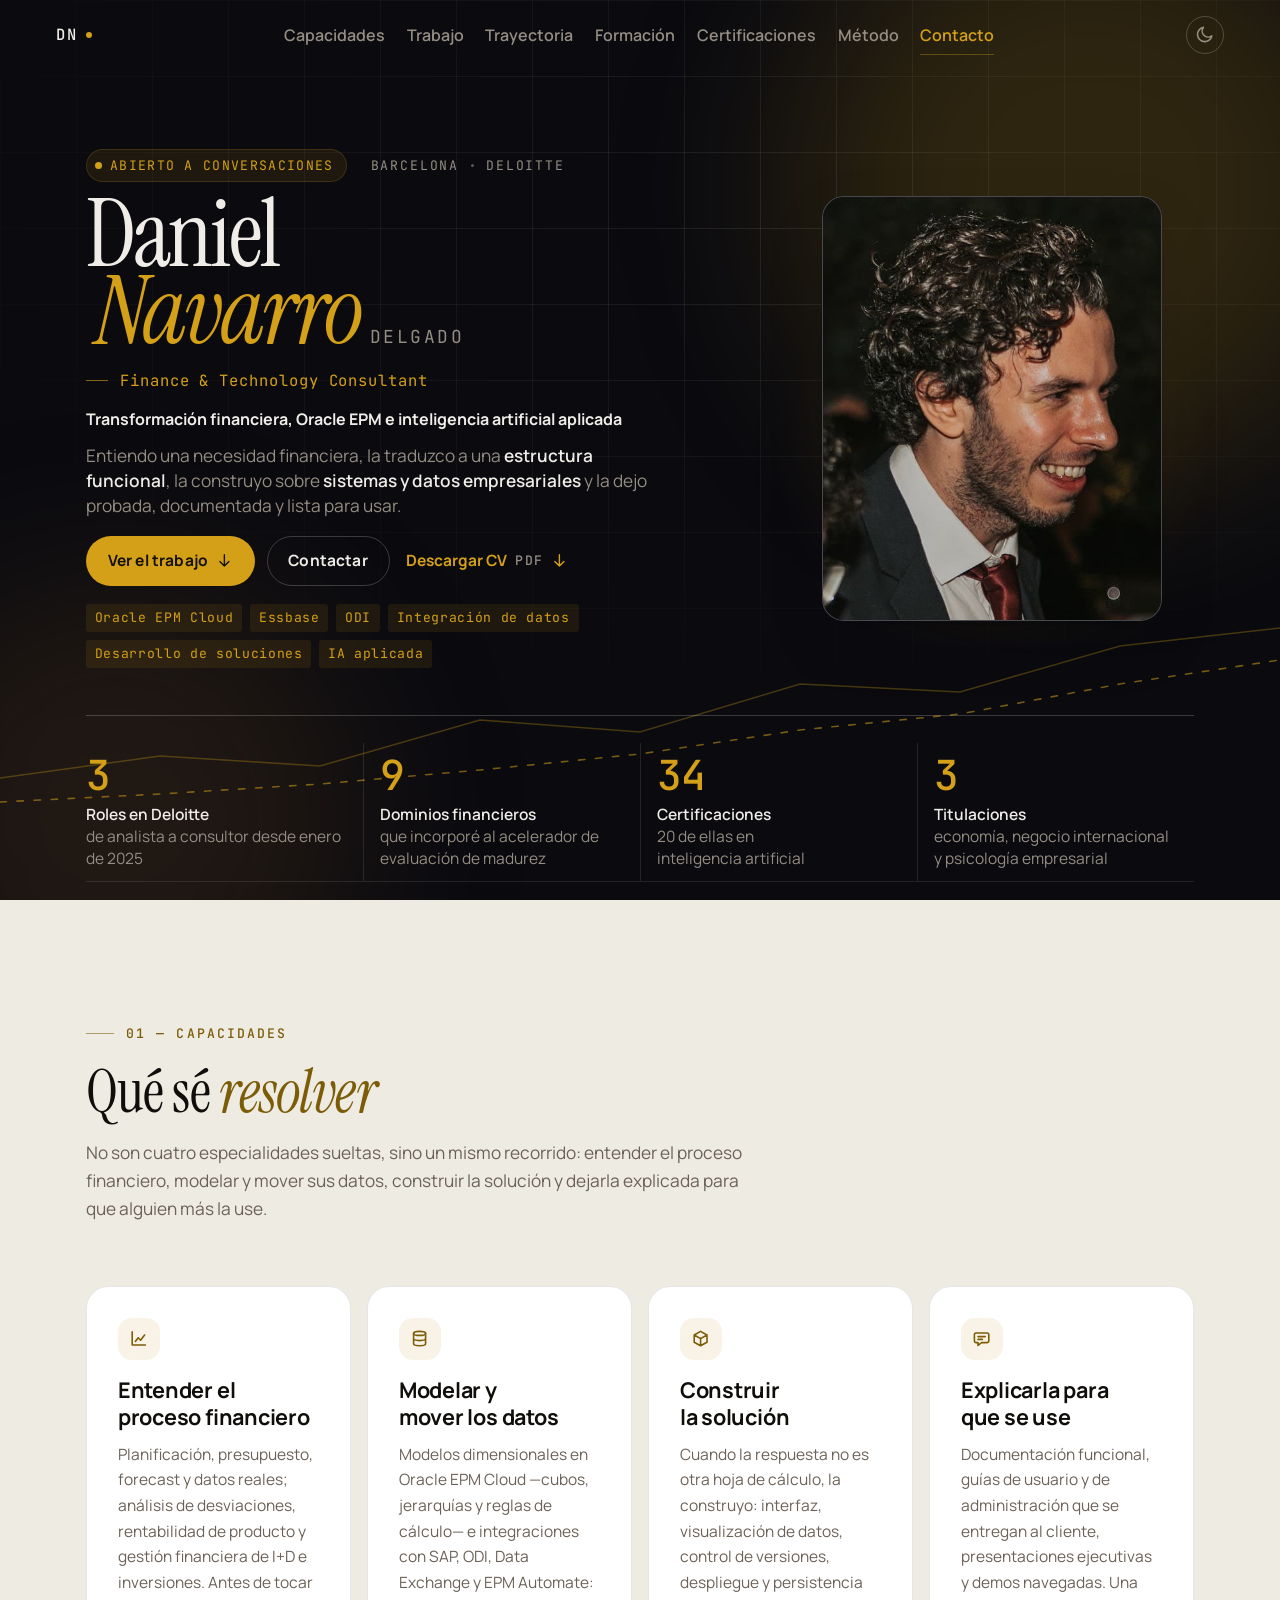
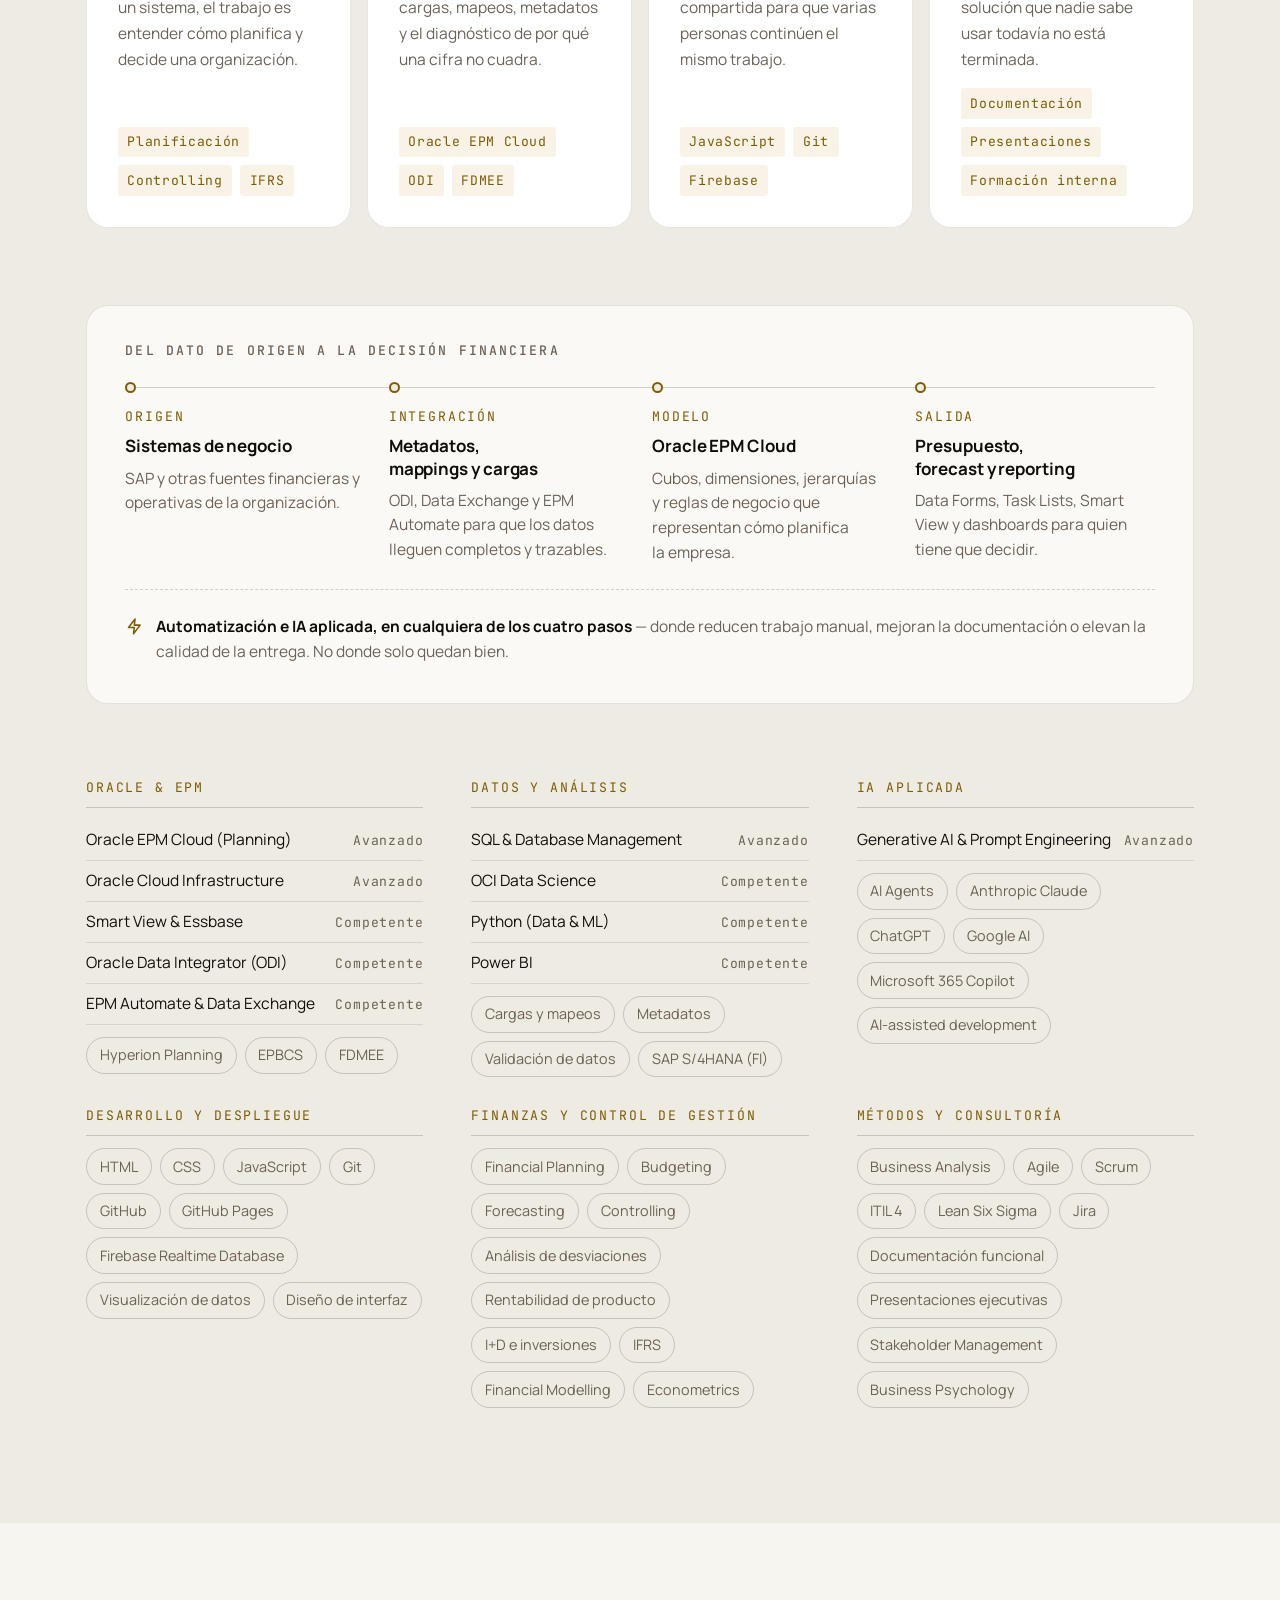
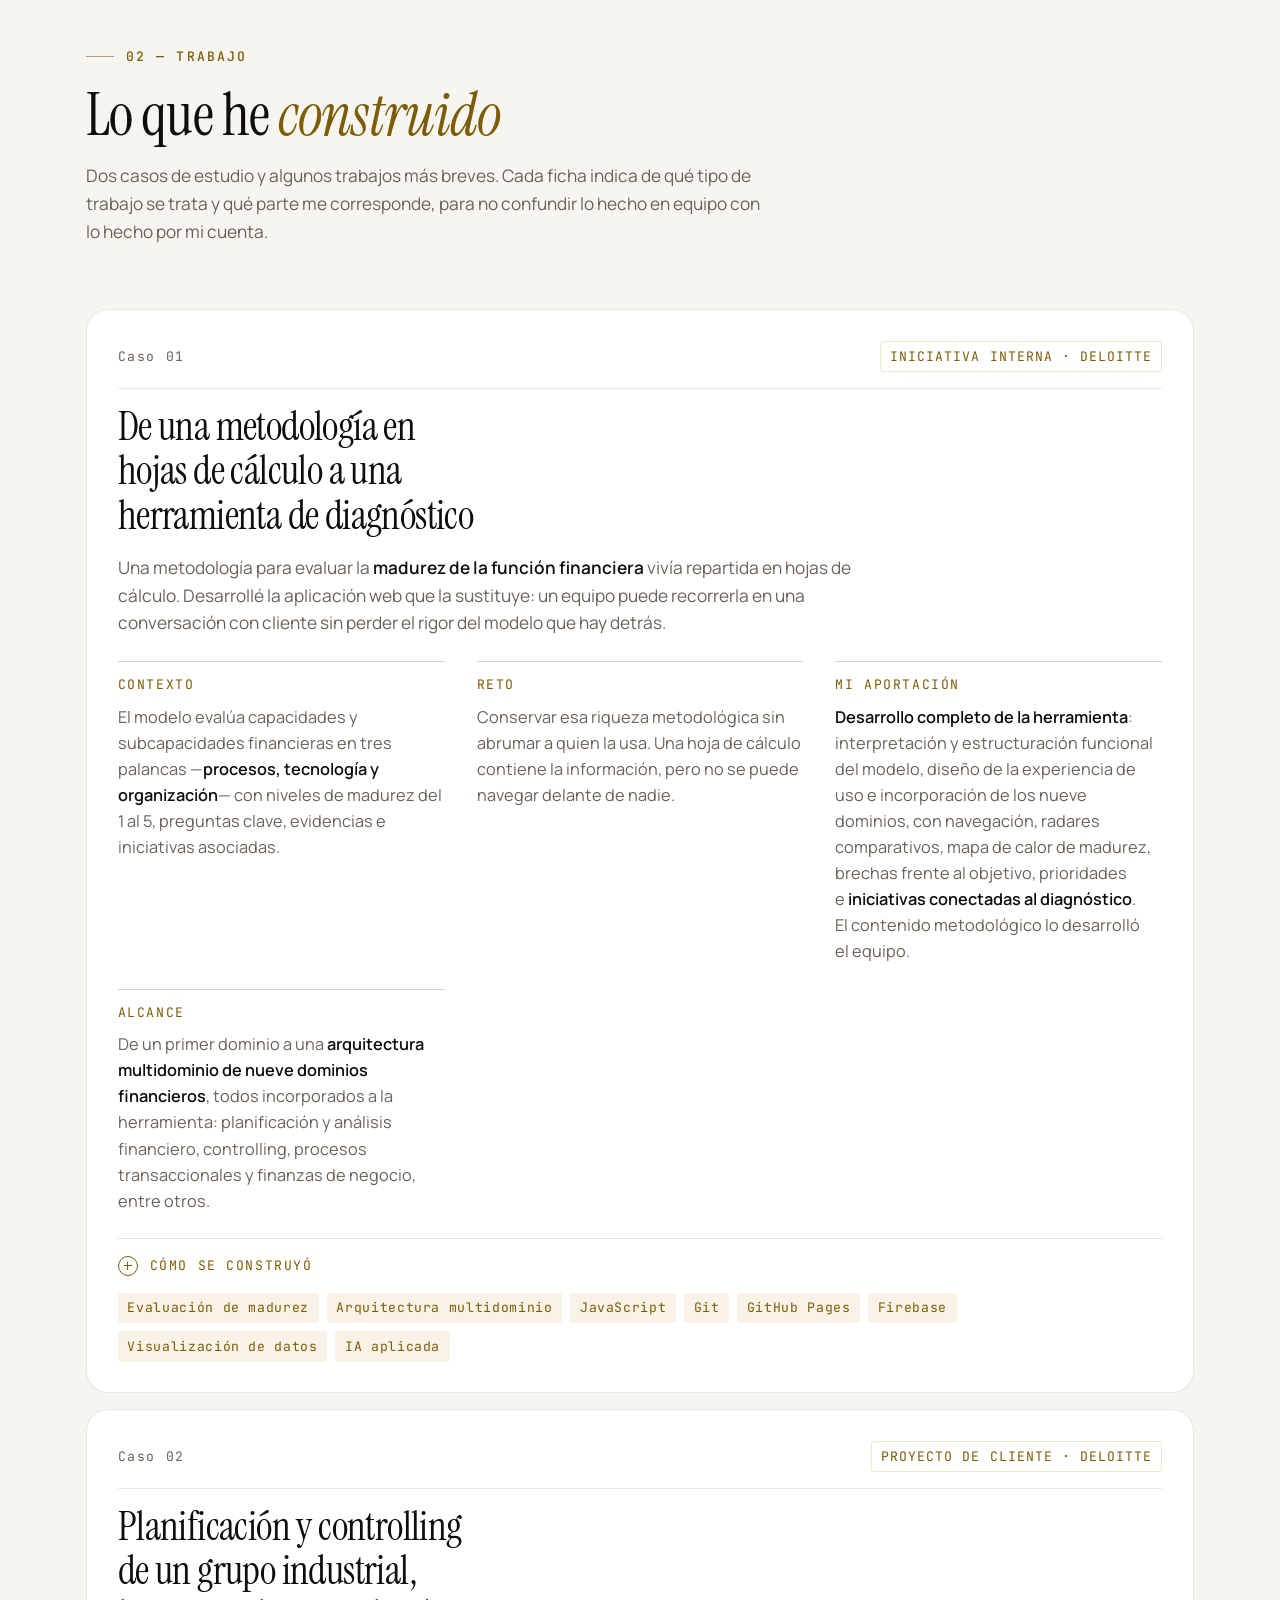
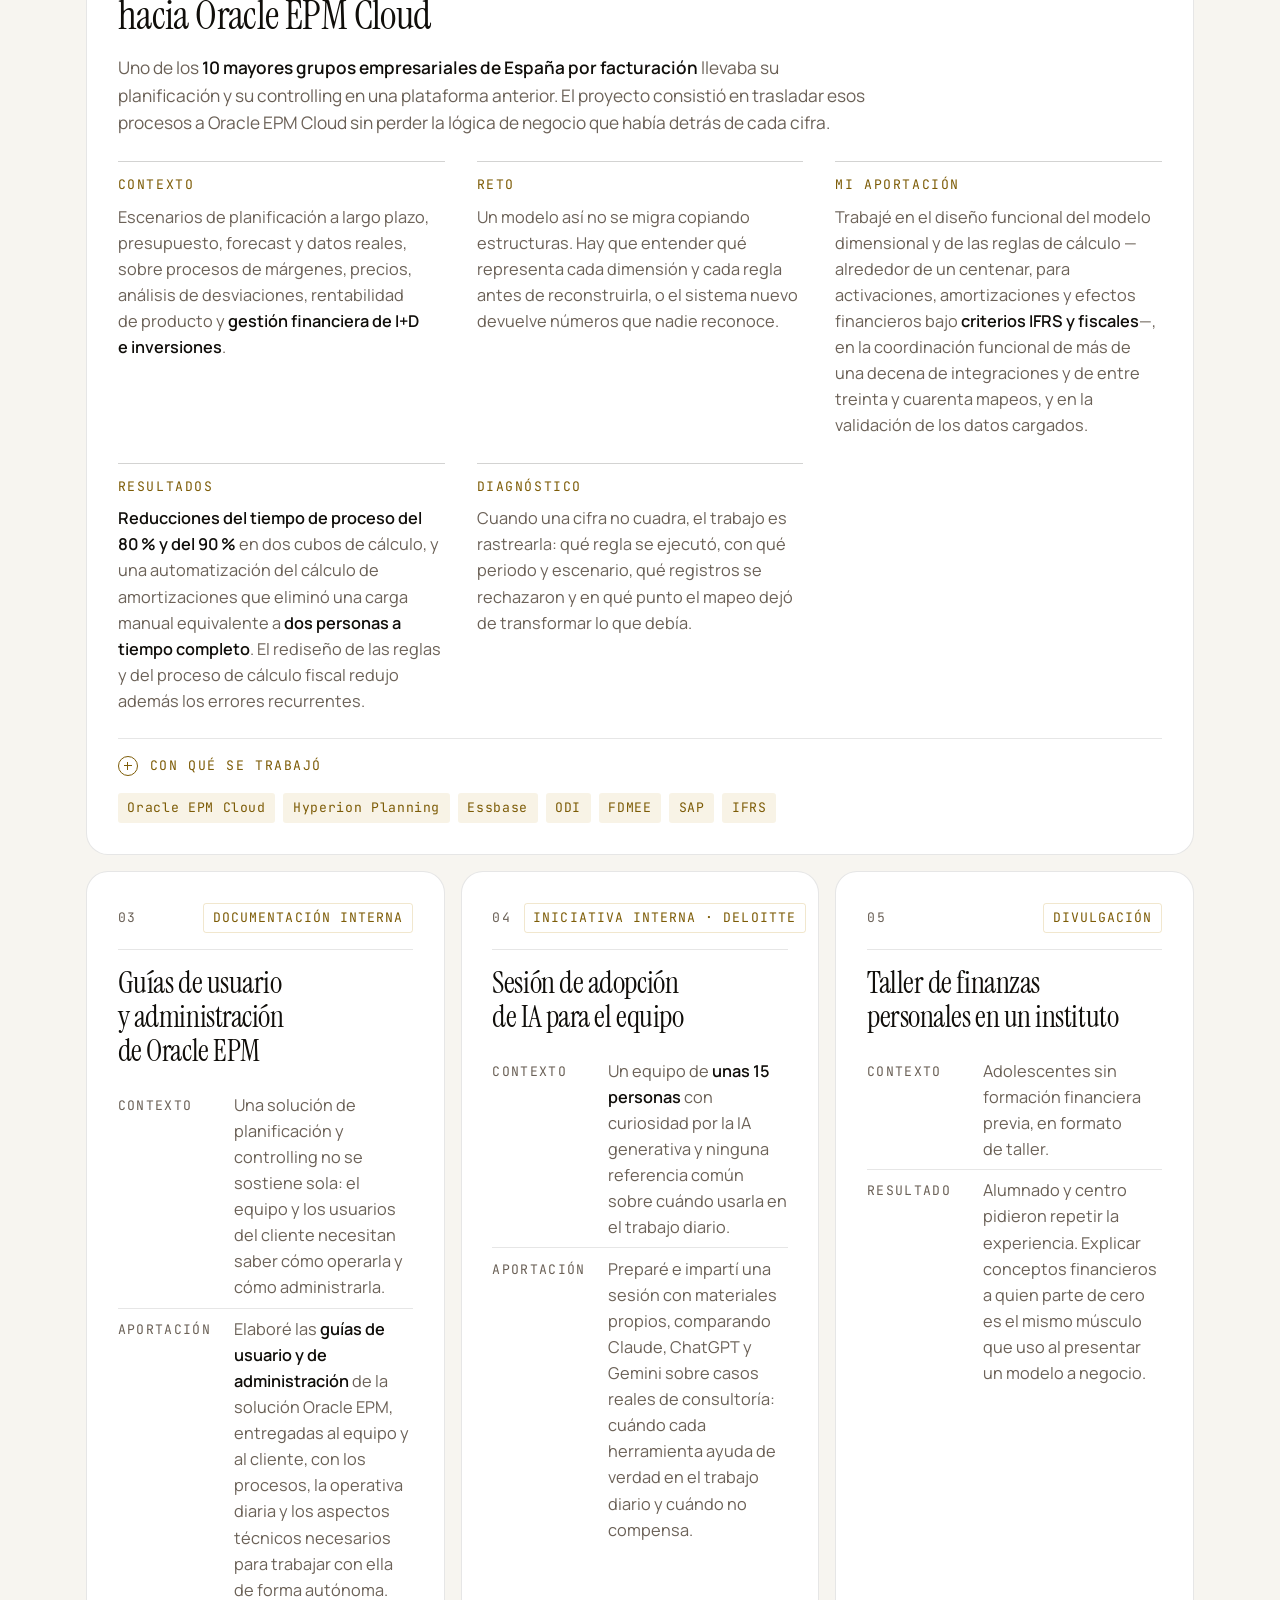
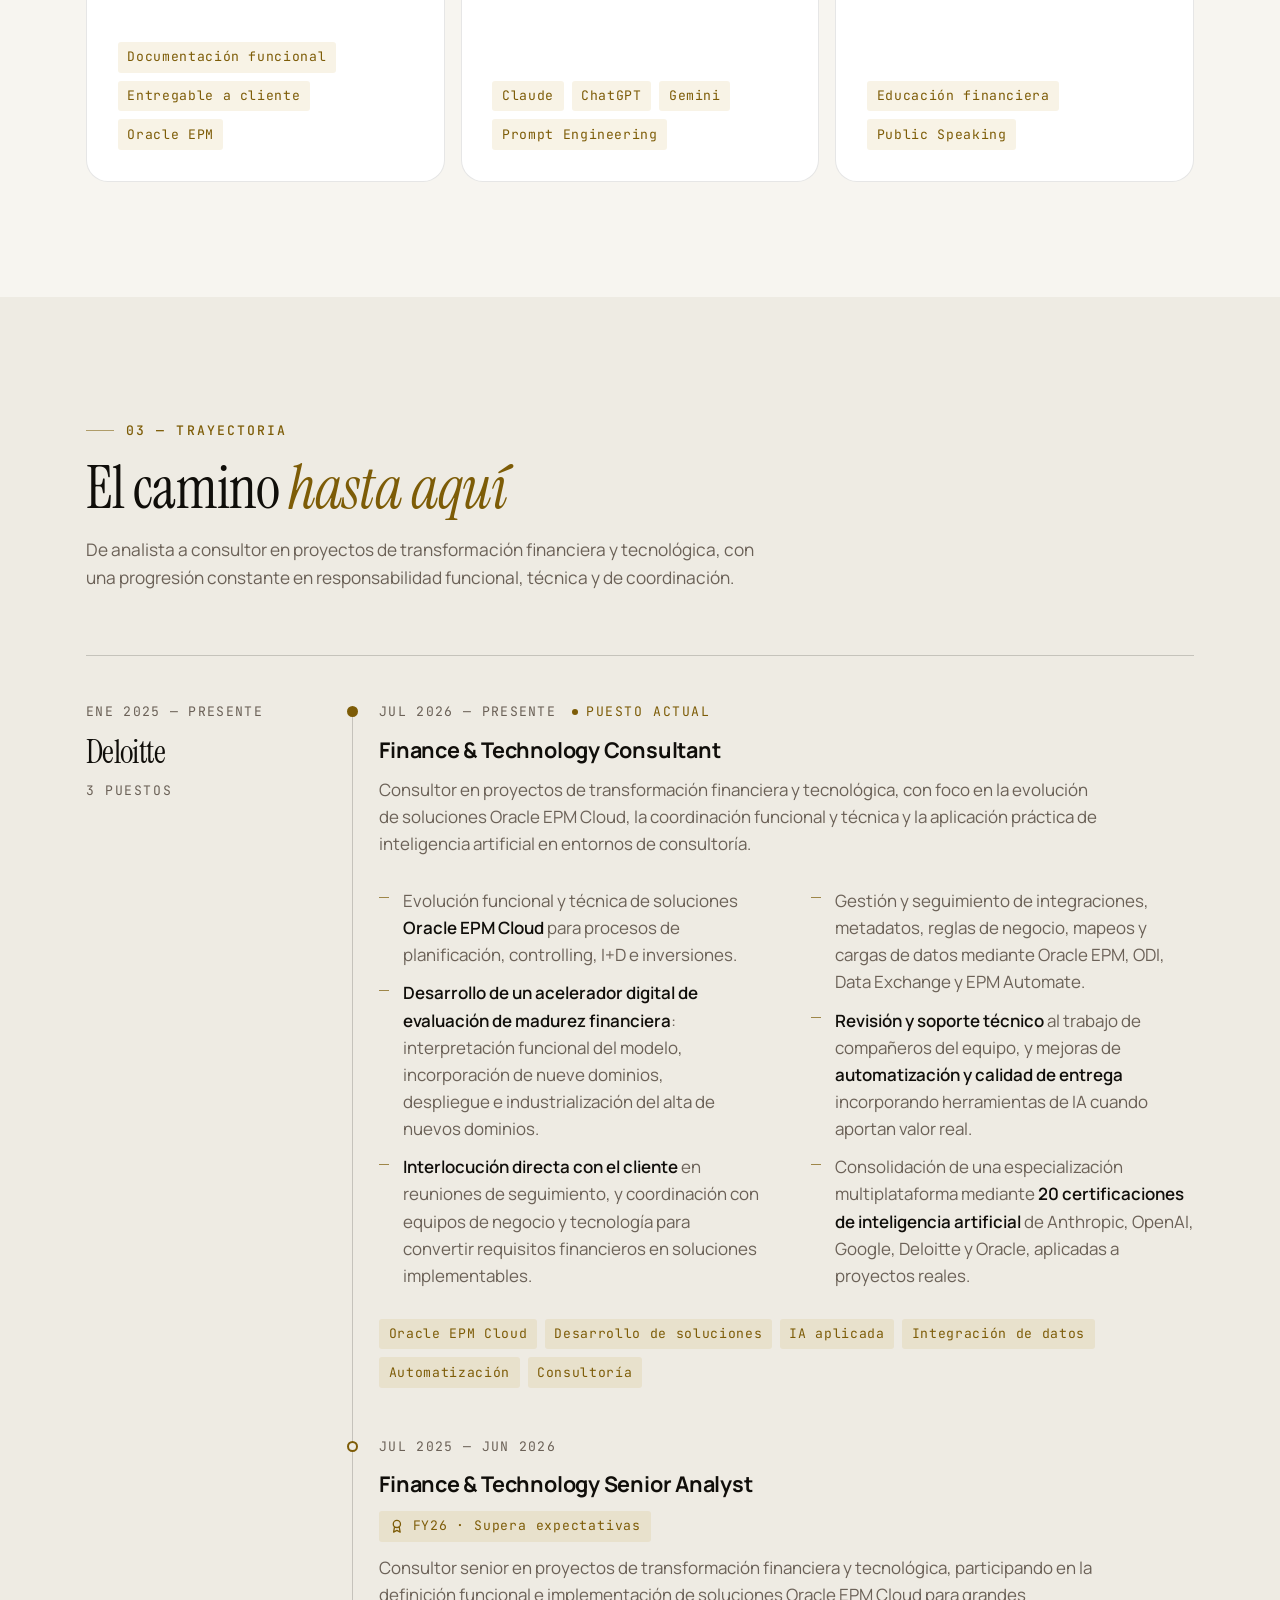
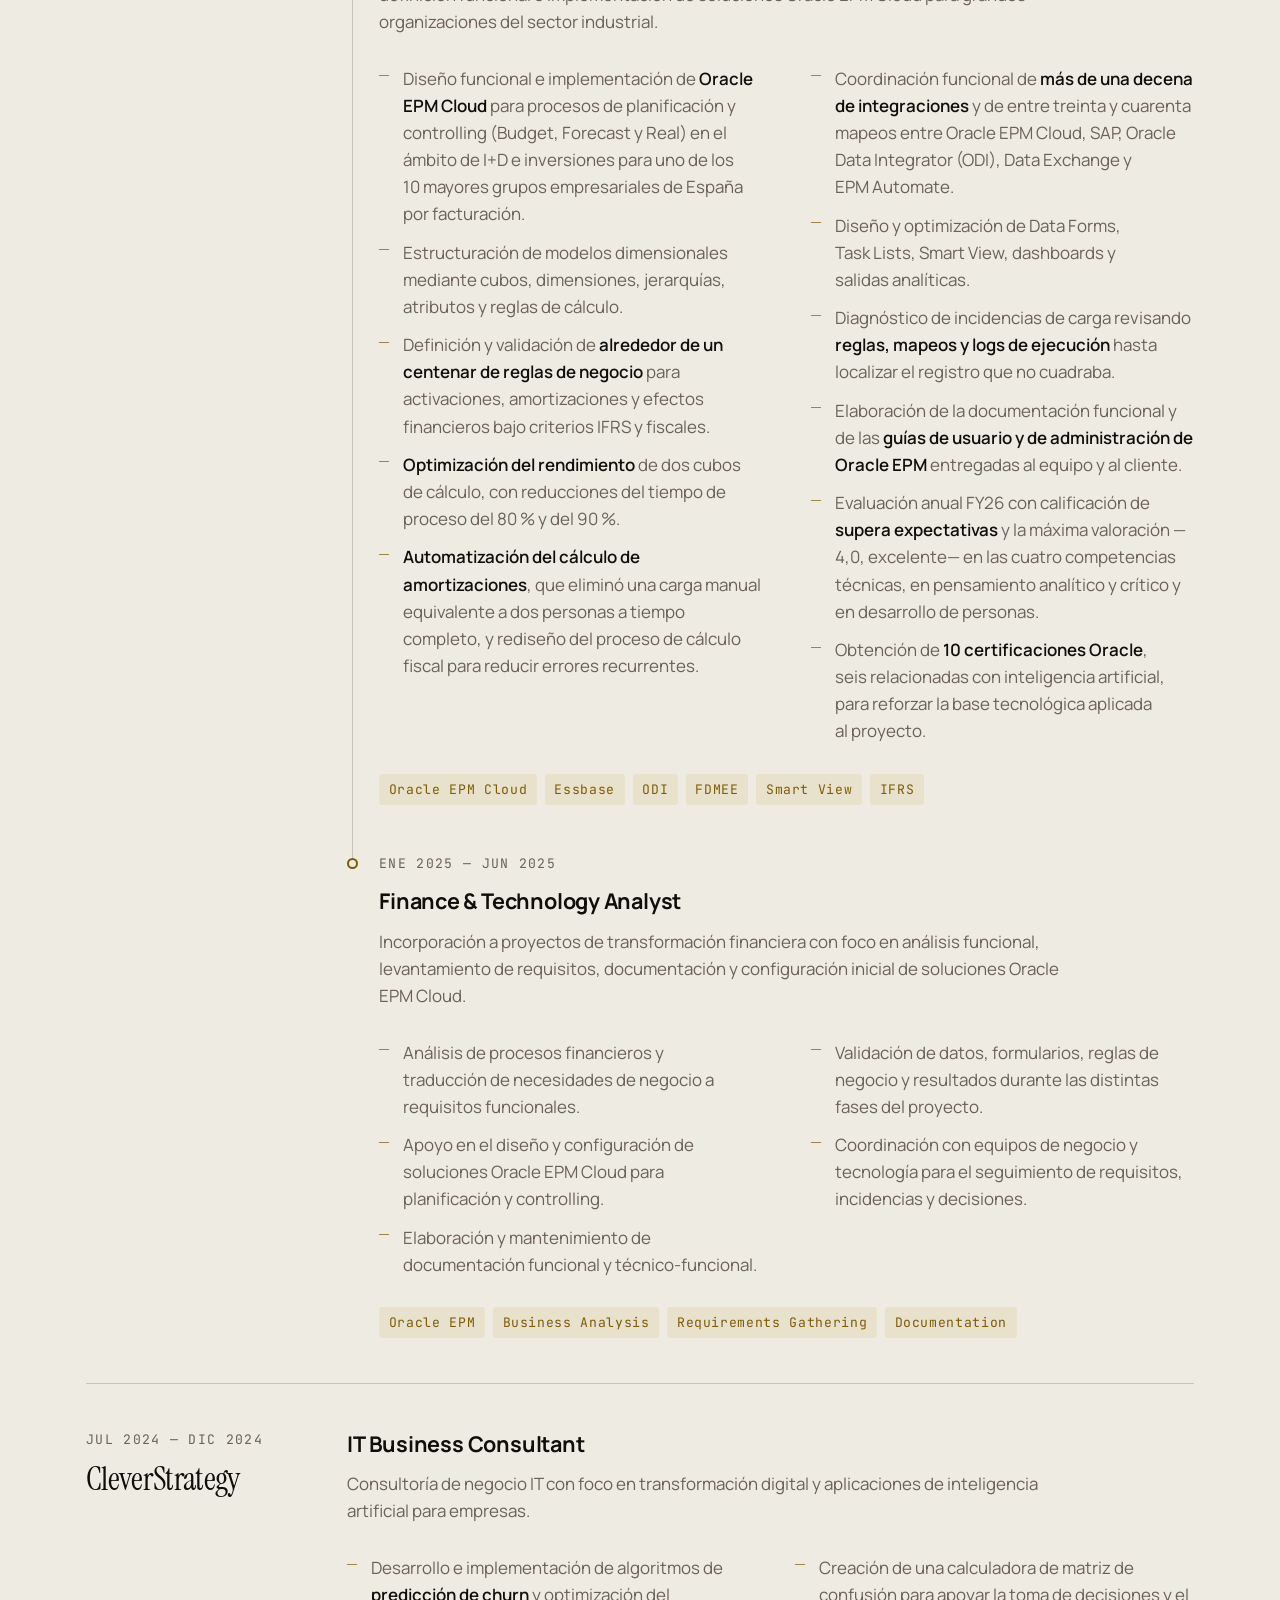
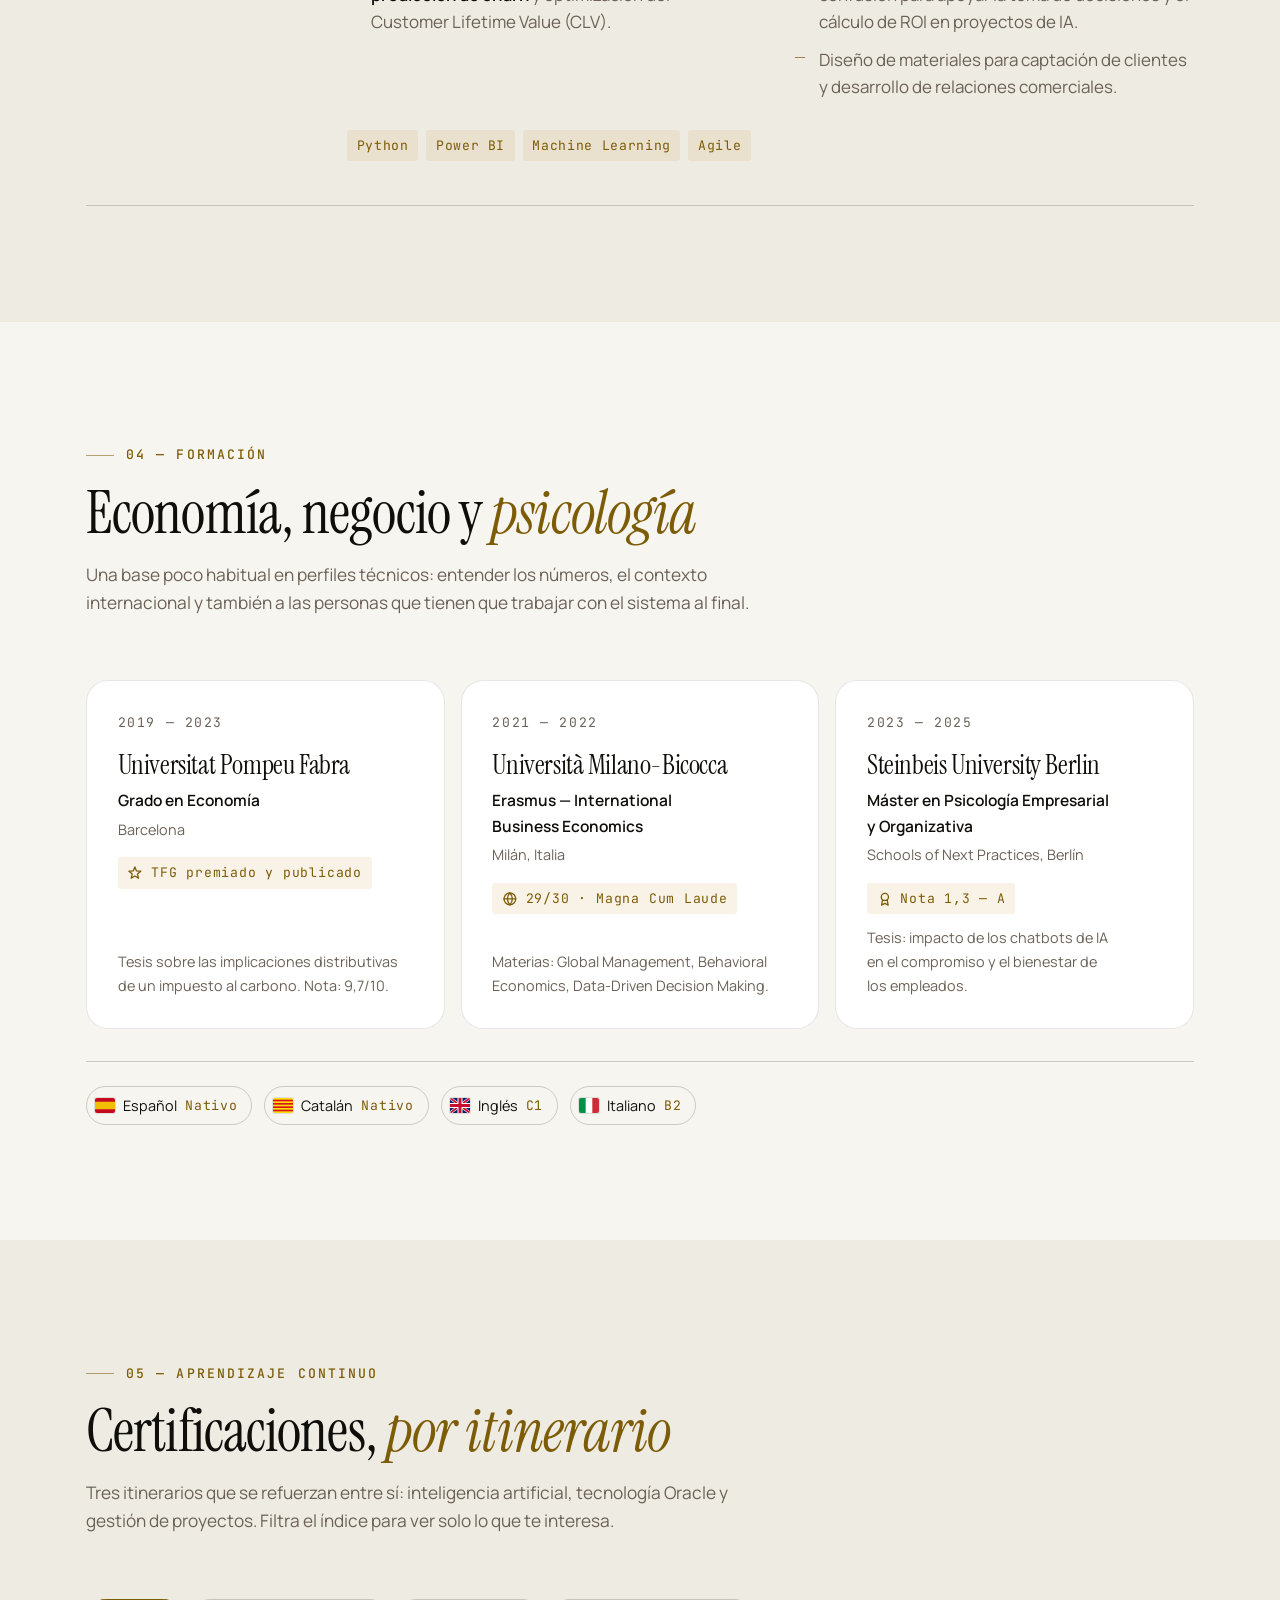
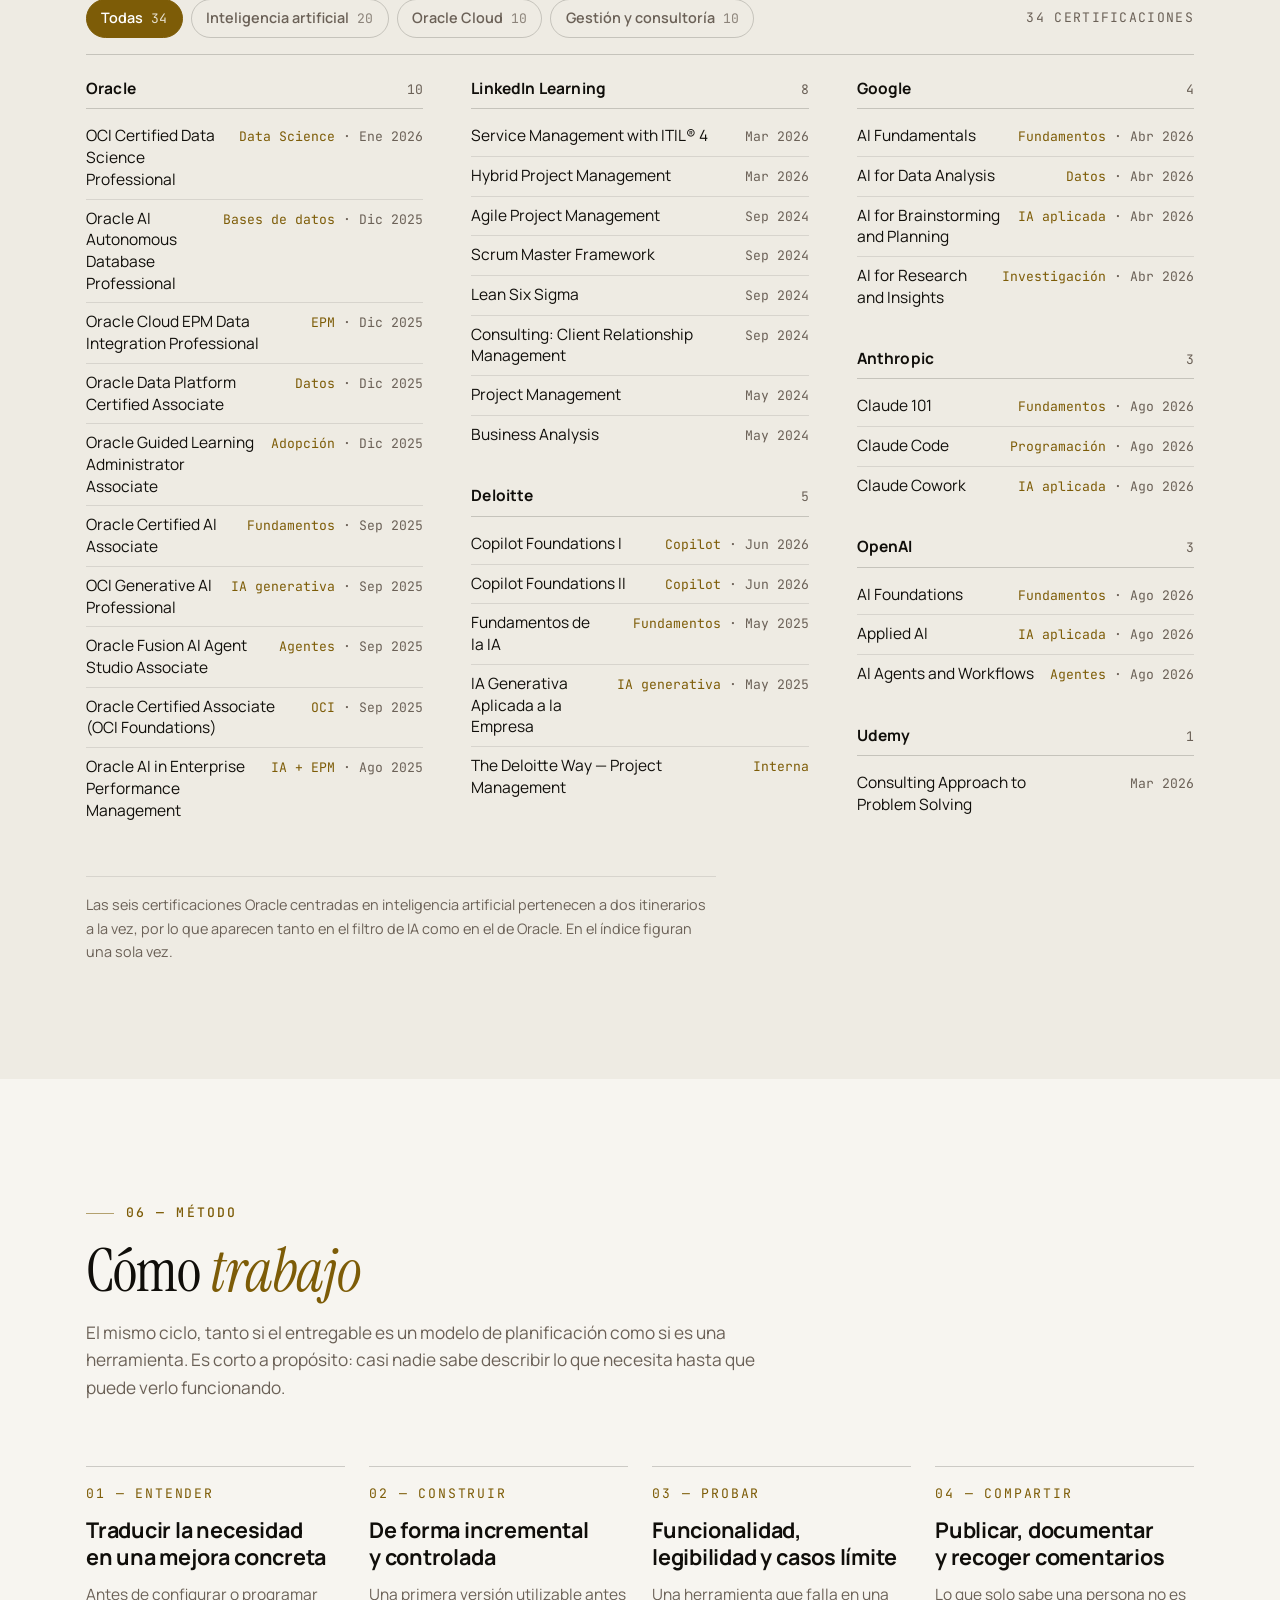
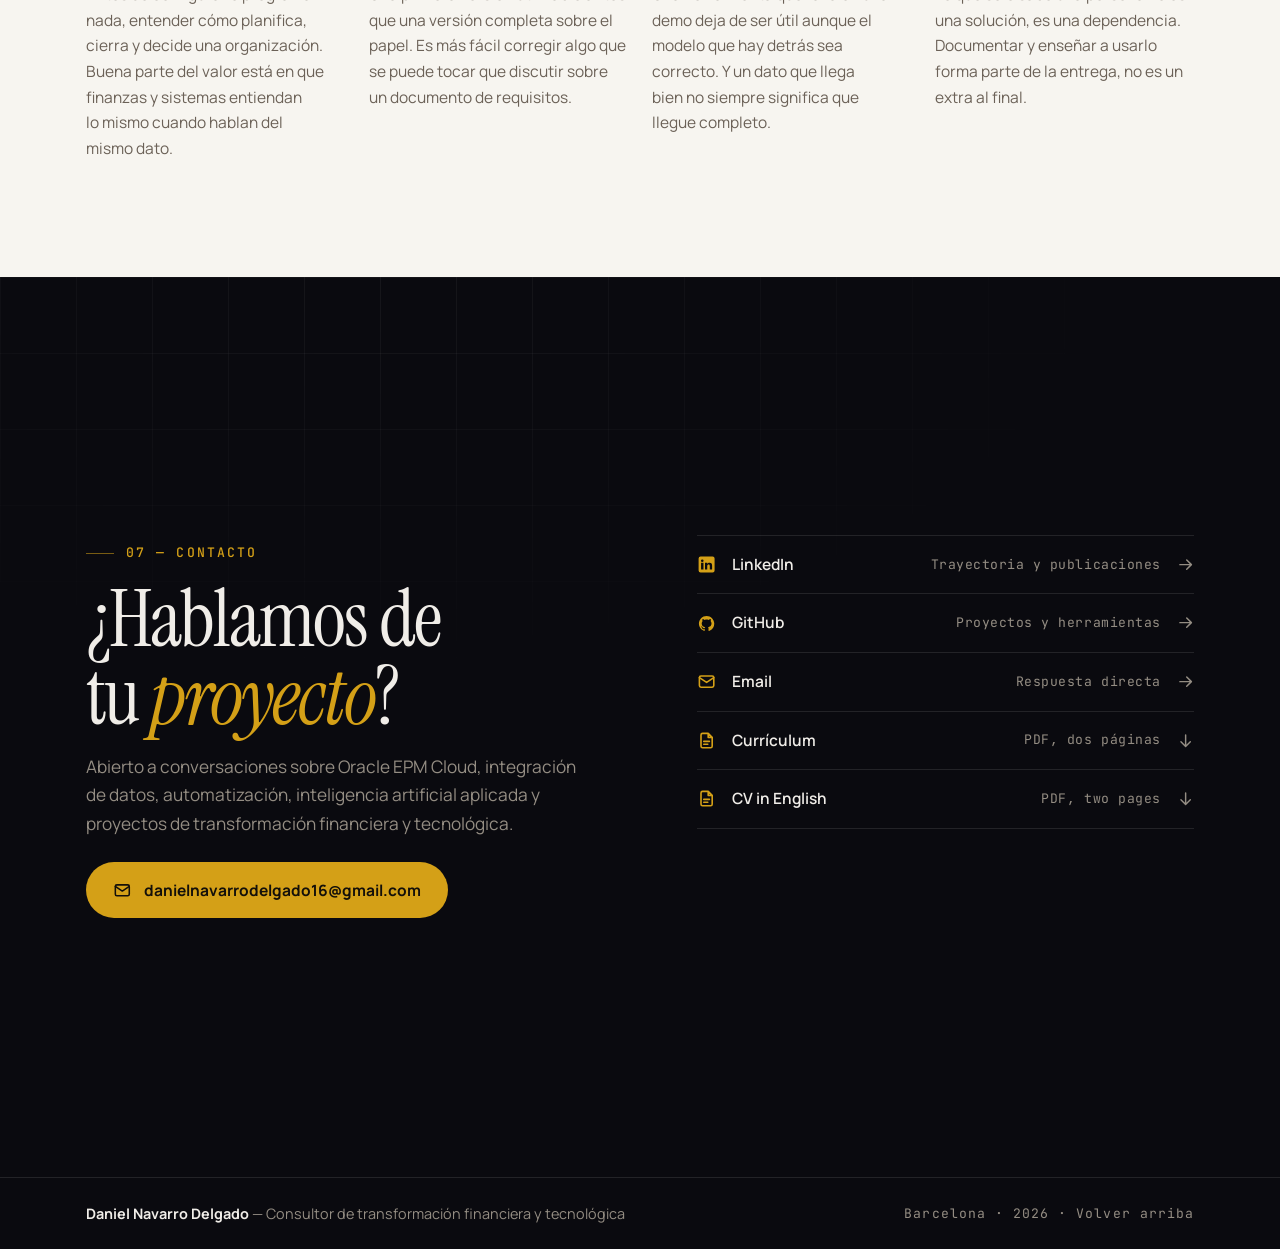
==== commit dfa81dd3: "Fit the hero on short laptop screens Windows laptops at 125 percent scaling and 1366x768 screens lea" ====
--- a/index.html
+++ b/index.html
@@ -1750,7 +1750,8 @@
        contenido es alto de por sí y esta regla no entra. */
     @media (min-width: 841px) and (max-height: 900px) {
       .hero-lede { line-height: 1.45; }
-      .hero-role { font-size: var(--fs-body); }
+      /* Sin tope de medida, el cargo cabe en una sola línea cuando hay ancho */
+      .hero-role { font-size: var(--fs-body); max-width: none; }
       .hero-name { line-height: 0.82; }
       .hero-top { margin-bottom: clamp(0.5rem, 1.4vh, 0.9rem); }
       .hero .btn { padding: 0.7rem 1.3rem; }
@@ -1758,6 +1759,26 @@
       .ledger li { padding-block: clamp(0.5rem, 1.3vh, 0.85rem); }
       .ledger-label { line-height: 1.4; }
       .hero-caption { display: none; }
+    }
+
+    /* Portátiles con la ventana baja: una pantalla de 1366×768, o una de
+       1920×1080 al 125 %, deja entre 650 y 730 px útiles una vez restadas
+       las barras del navegador. Para que la portada entera, cifras incluidas,
+       quepa de una vista sin quitar contenido, se compactan un punto el
+       nombre, los márgenes, la presentación, las cifras y la foto. Los chips
+       mantienen su tamaño de letra. */
+    @media (min-width: 841px) and (max-height: 760px) {
+      :root { --fs-display: clamp(2.8rem, min(9.5vw, 9.2vh), 7rem); }
+      .hero { padding-block: calc(var(--nav-h) + clamp(0.75rem, 2.2vh, 1.5rem)) clamp(0.5rem, 1.2vh, 1rem); }
+      .hero-name { margin-bottom: clamp(0.5rem, 1.2vh, 0.9rem); }
+      .hero-position { margin-bottom: clamp(0.4rem, 1.1vh, 0.75rem); }
+      .hero-role { margin-bottom: clamp(0.4rem, 1vh, 0.7rem); }
+      .hero-lede { font-size: var(--fs-body); }
+      .hero-ctas { margin-bottom: clamp(0.5rem, 1.4vh, 0.9rem); }
+      .ledger { padding-top: clamp(0.6rem, 1.8vh, 1.2rem); }
+      .ledger li { padding-block: 0.45rem; }
+      .ledger-label { font-size: var(--fs-xs); line-height: 1.35; }
+      .hero-figure { max-width: min(340px, 52svh); }
     }
 
     /* Con el cronograma a dos columnas, la lista de logros ocupaba poco más
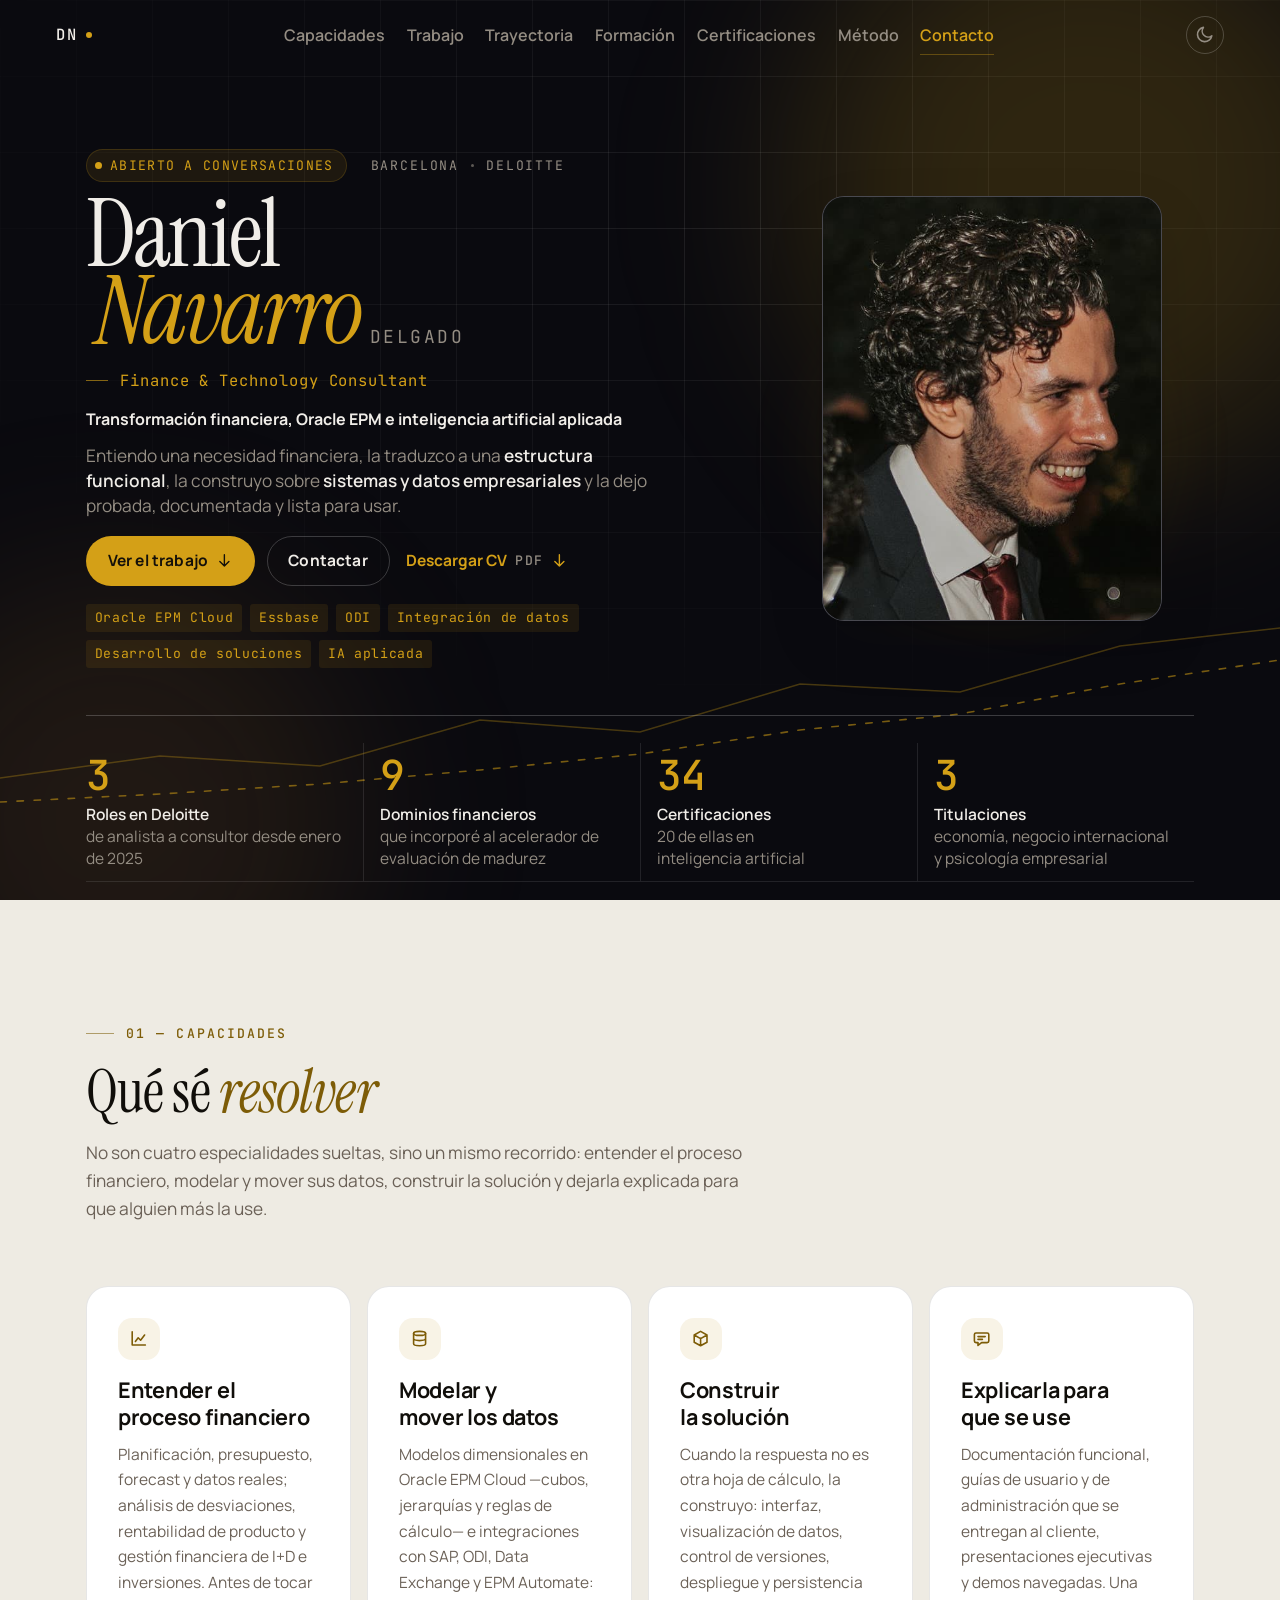
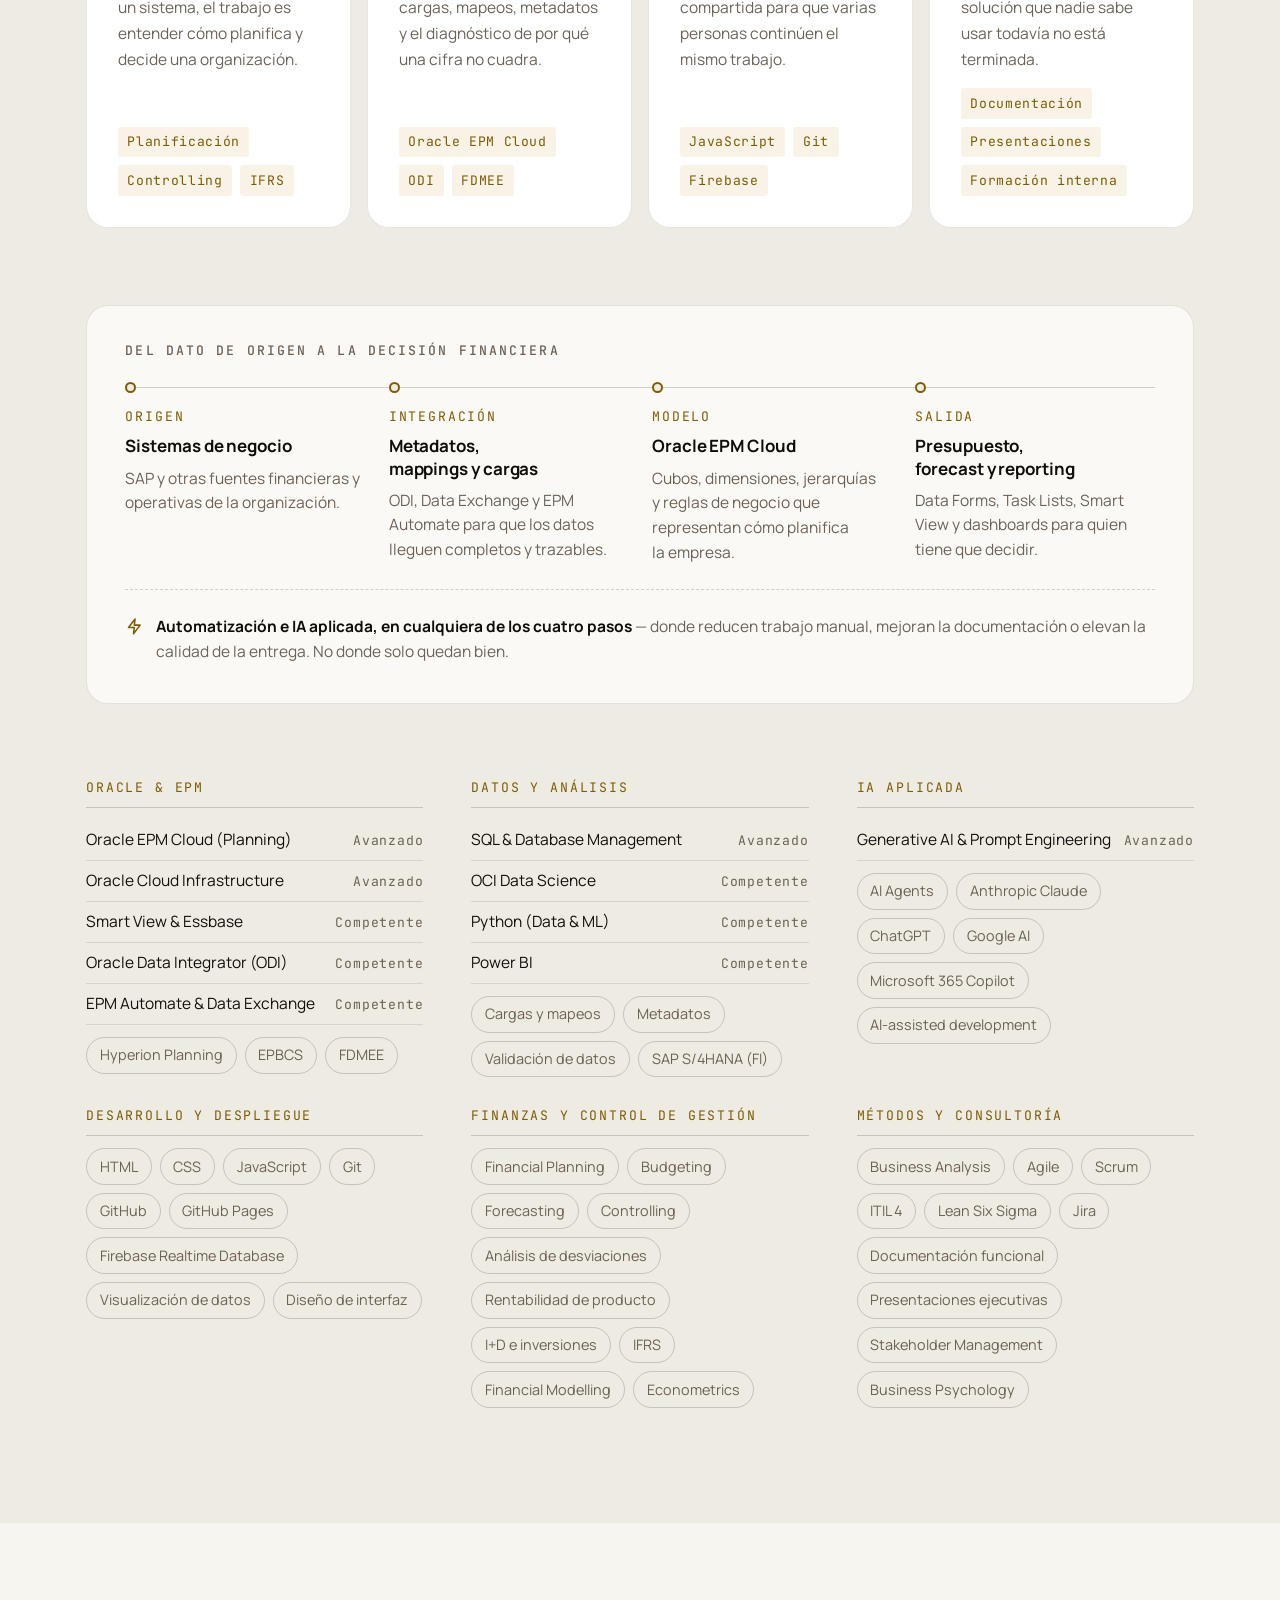
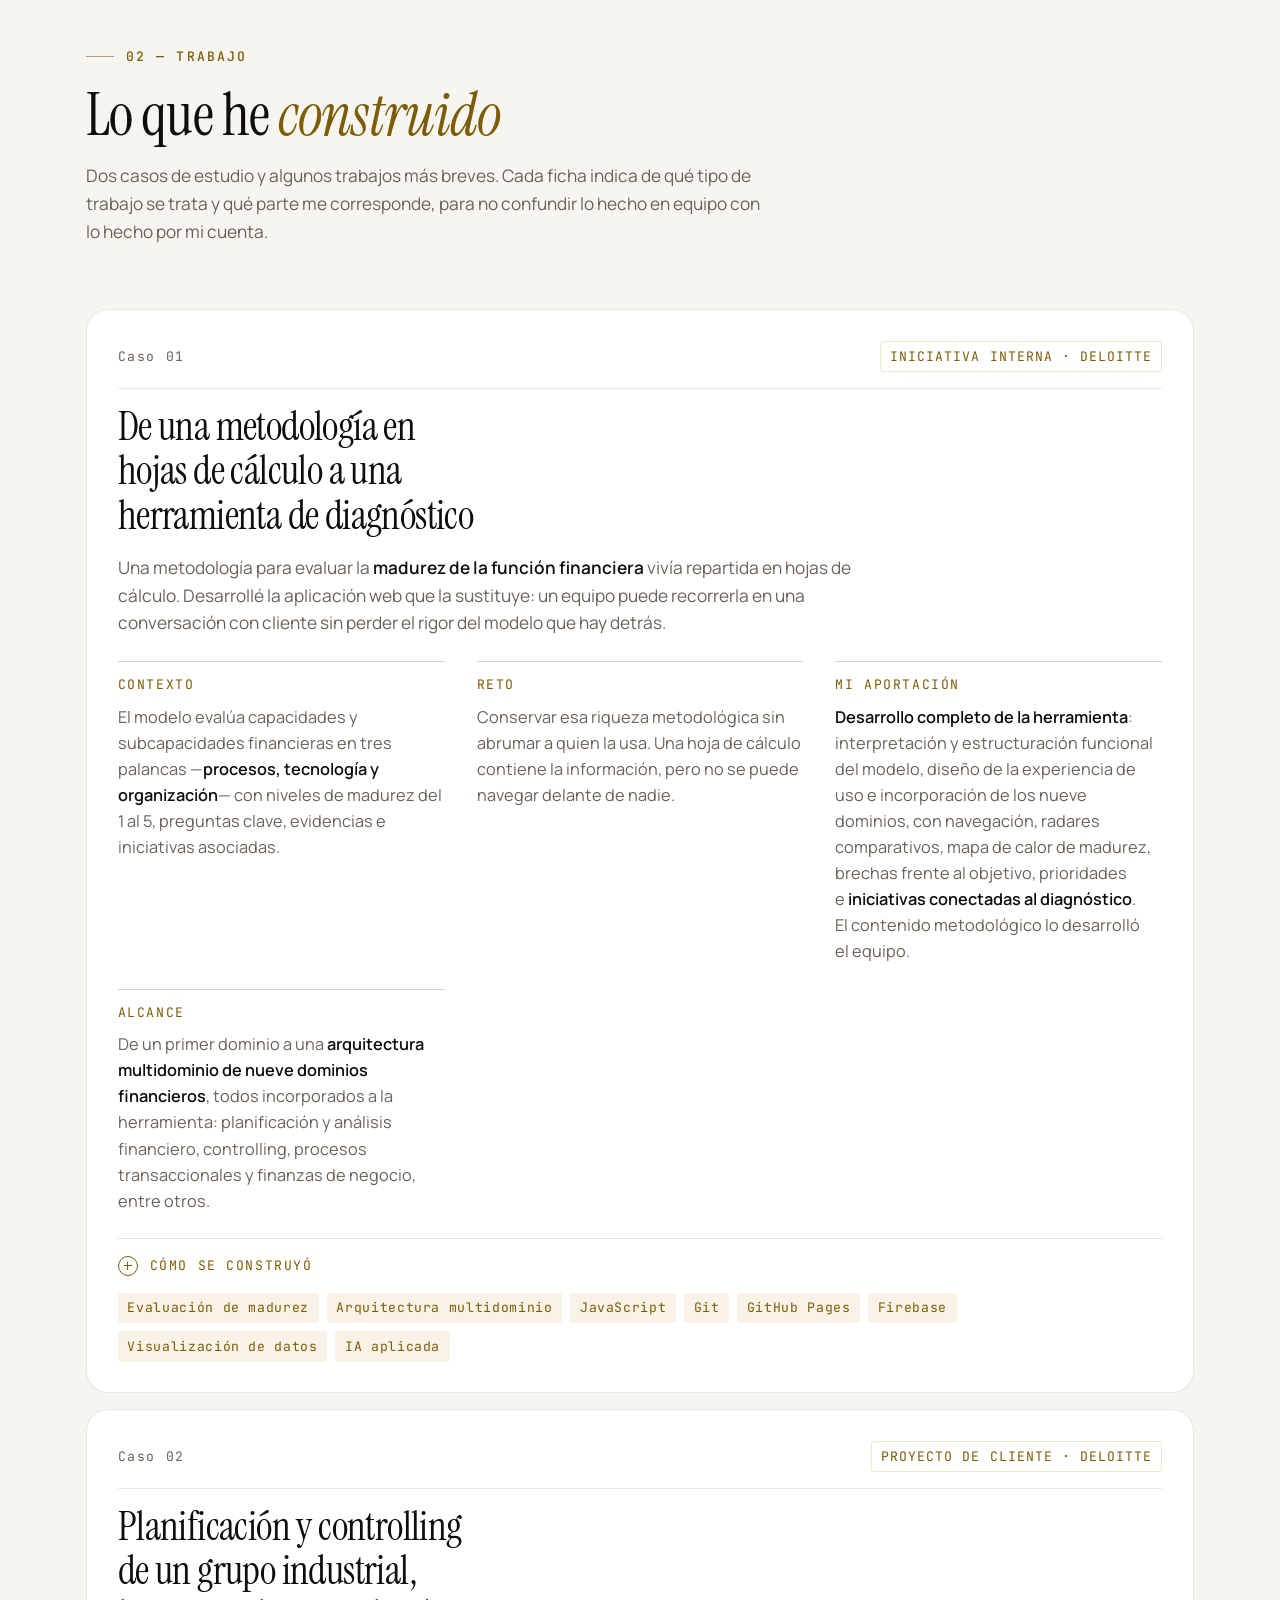
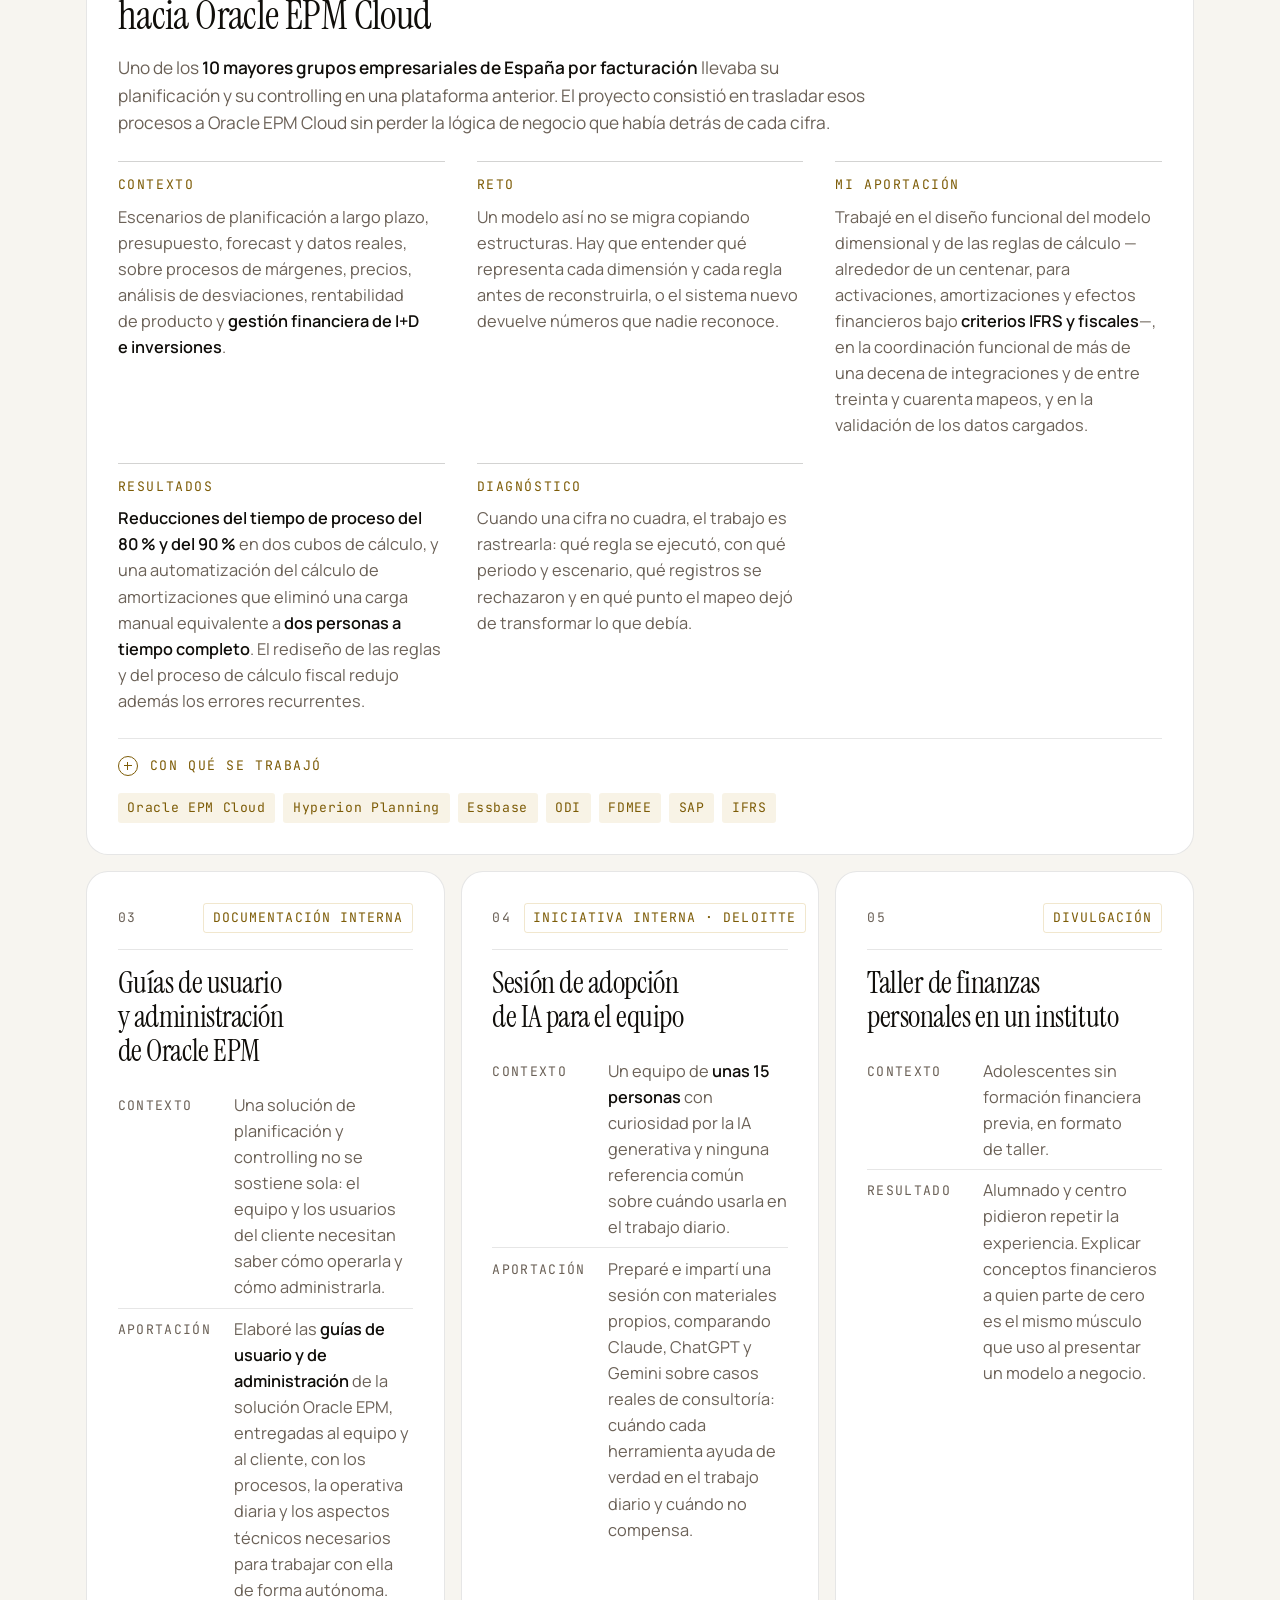
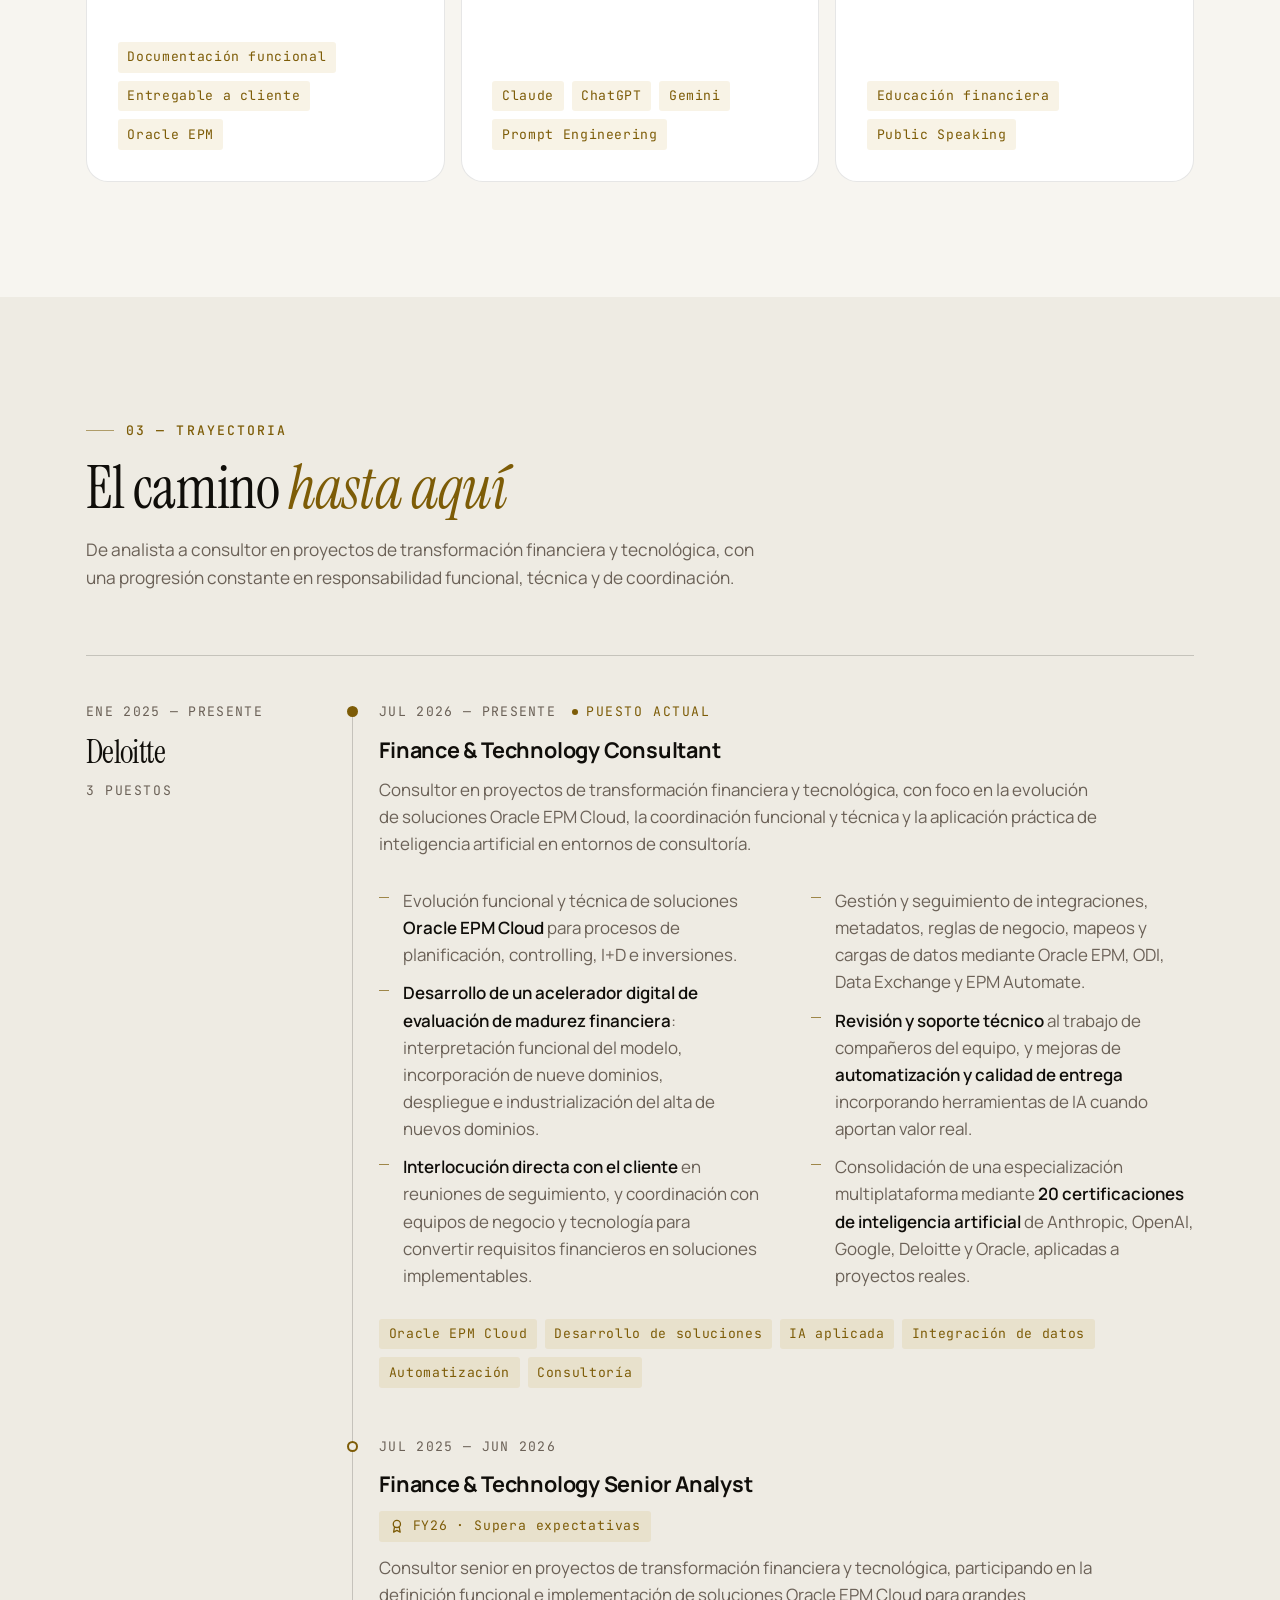
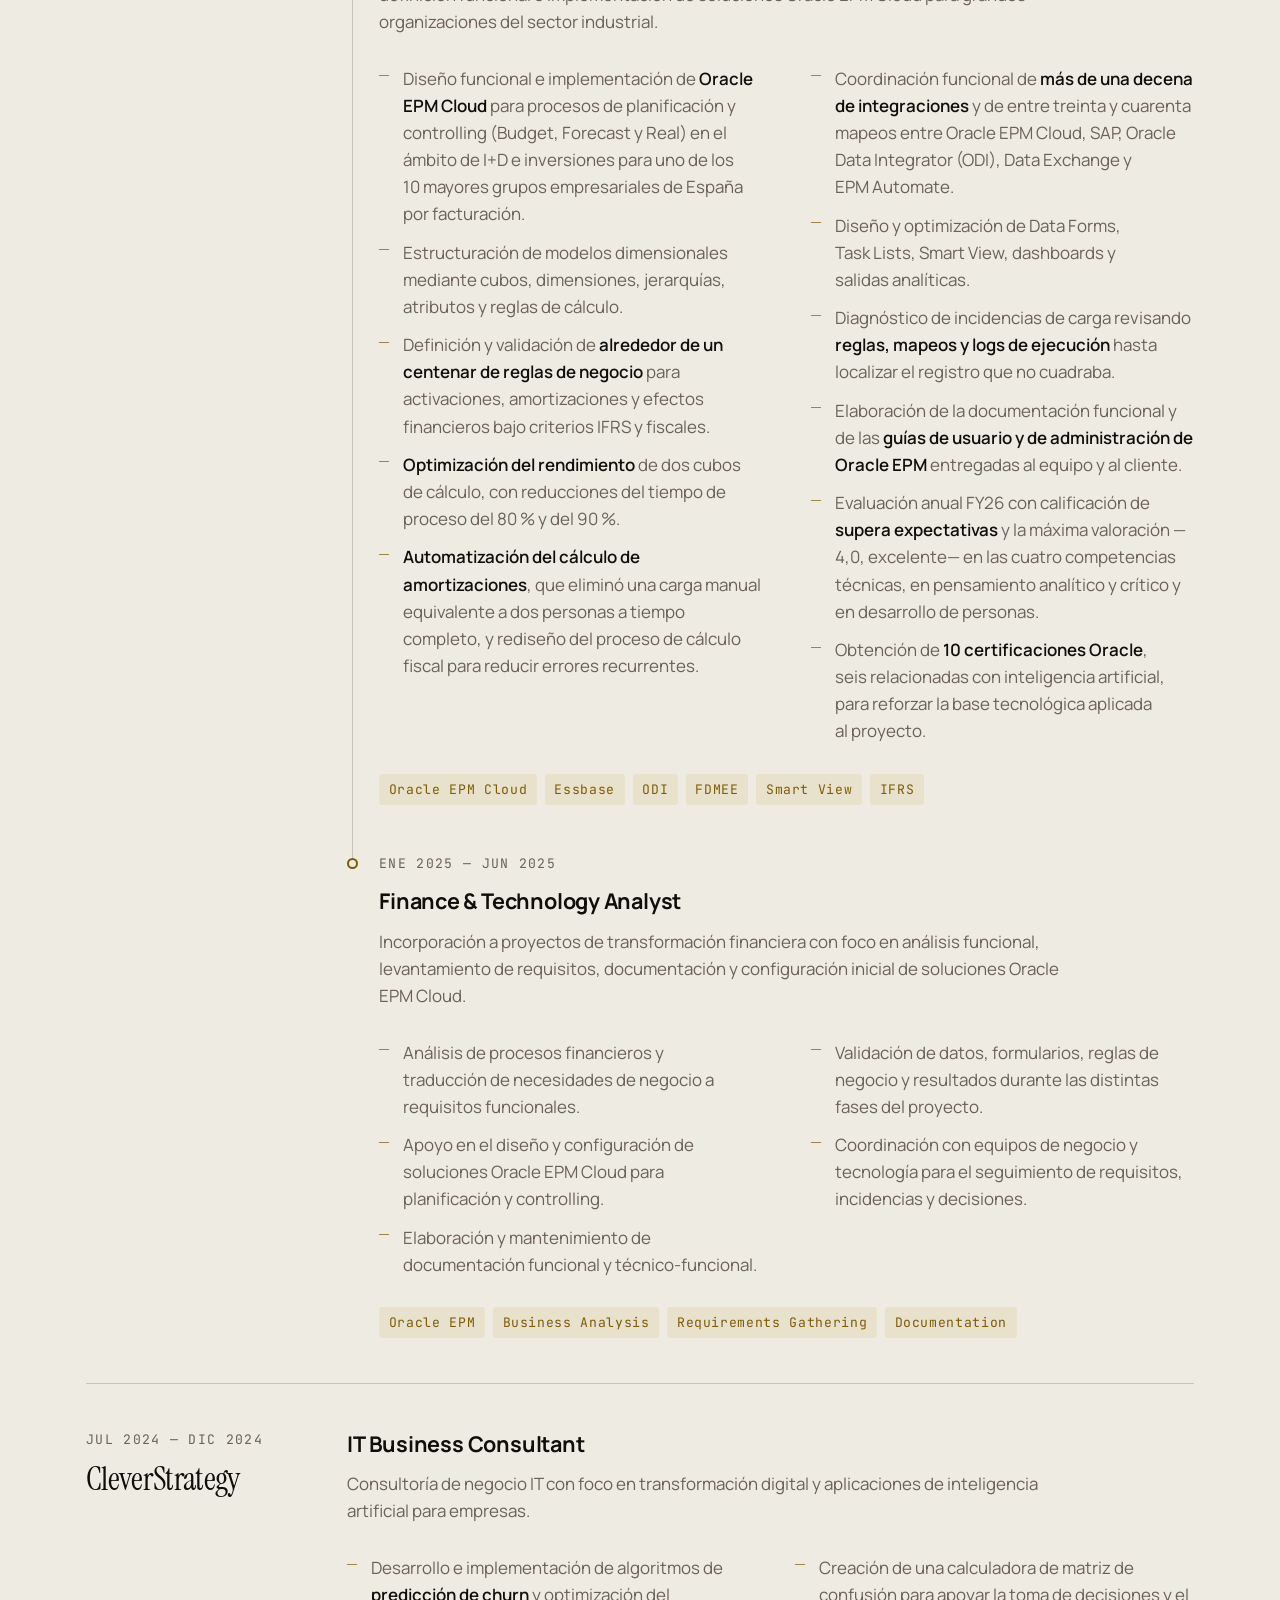
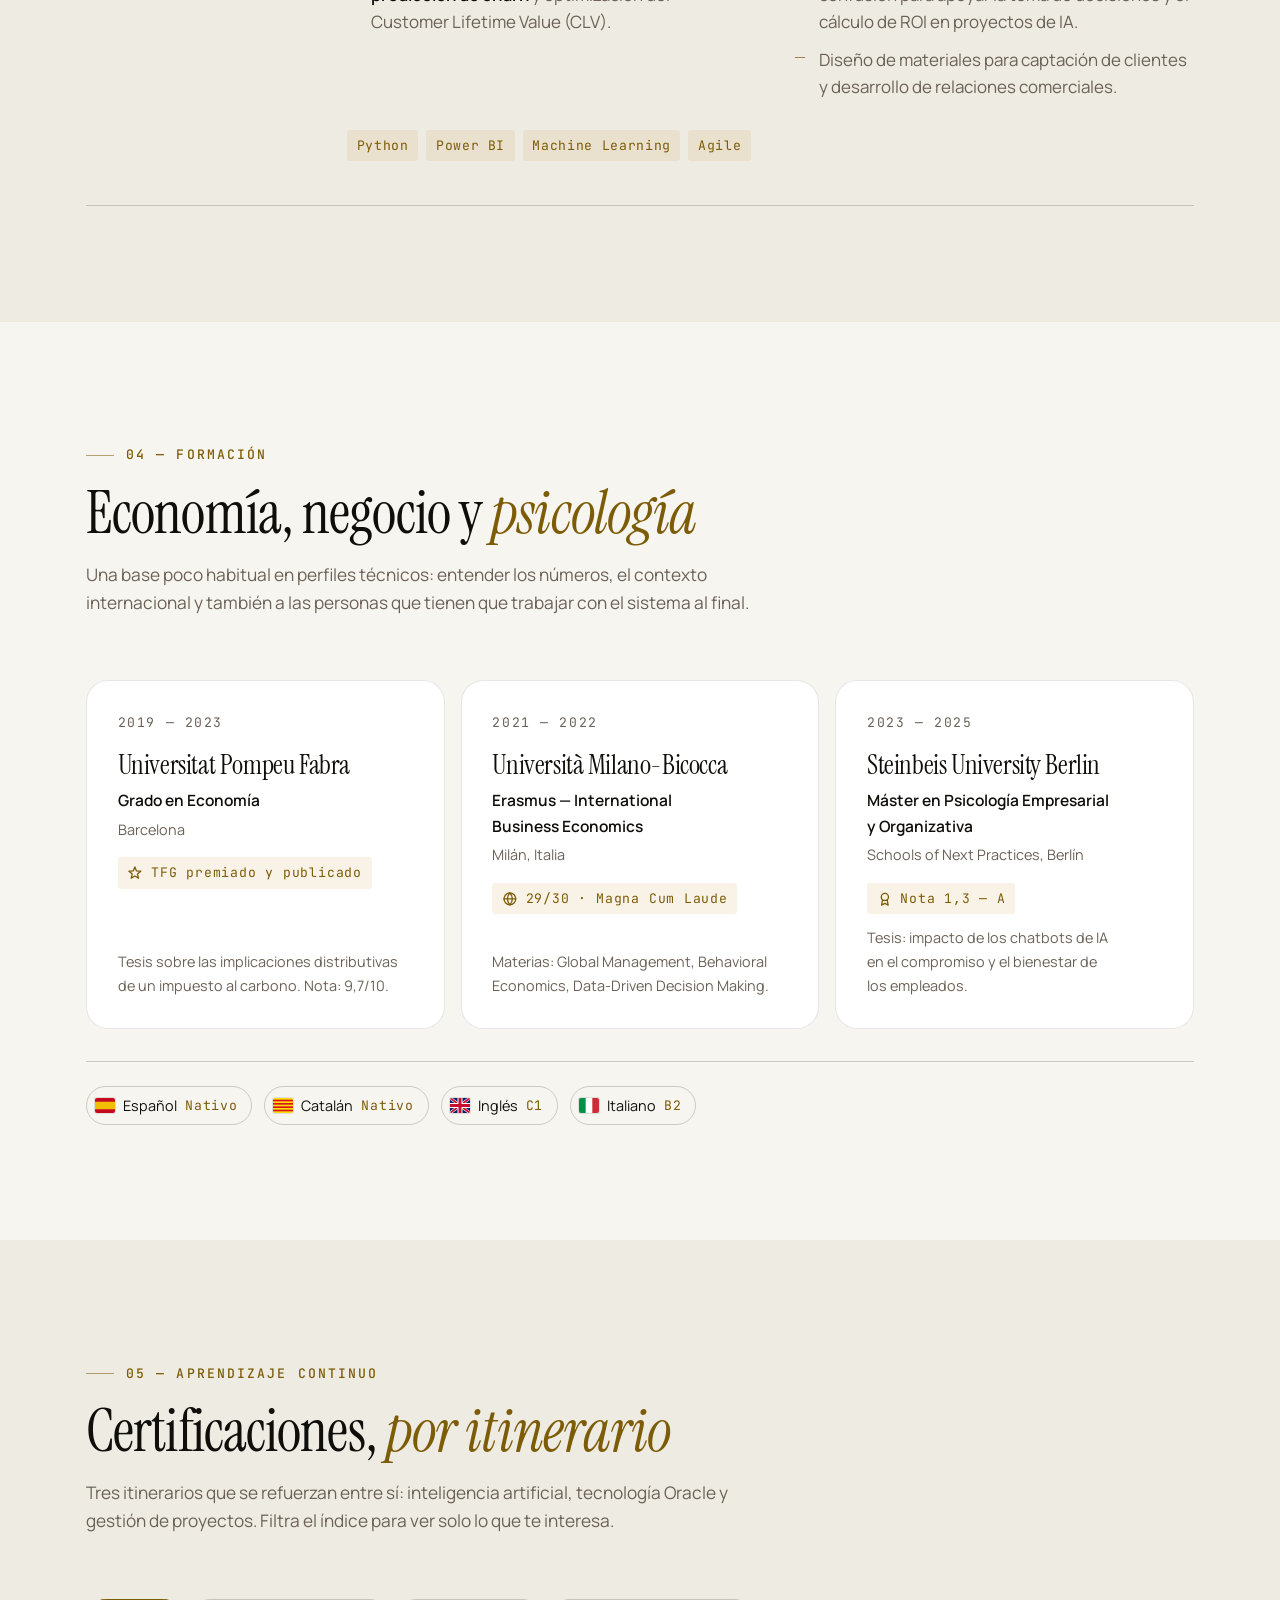
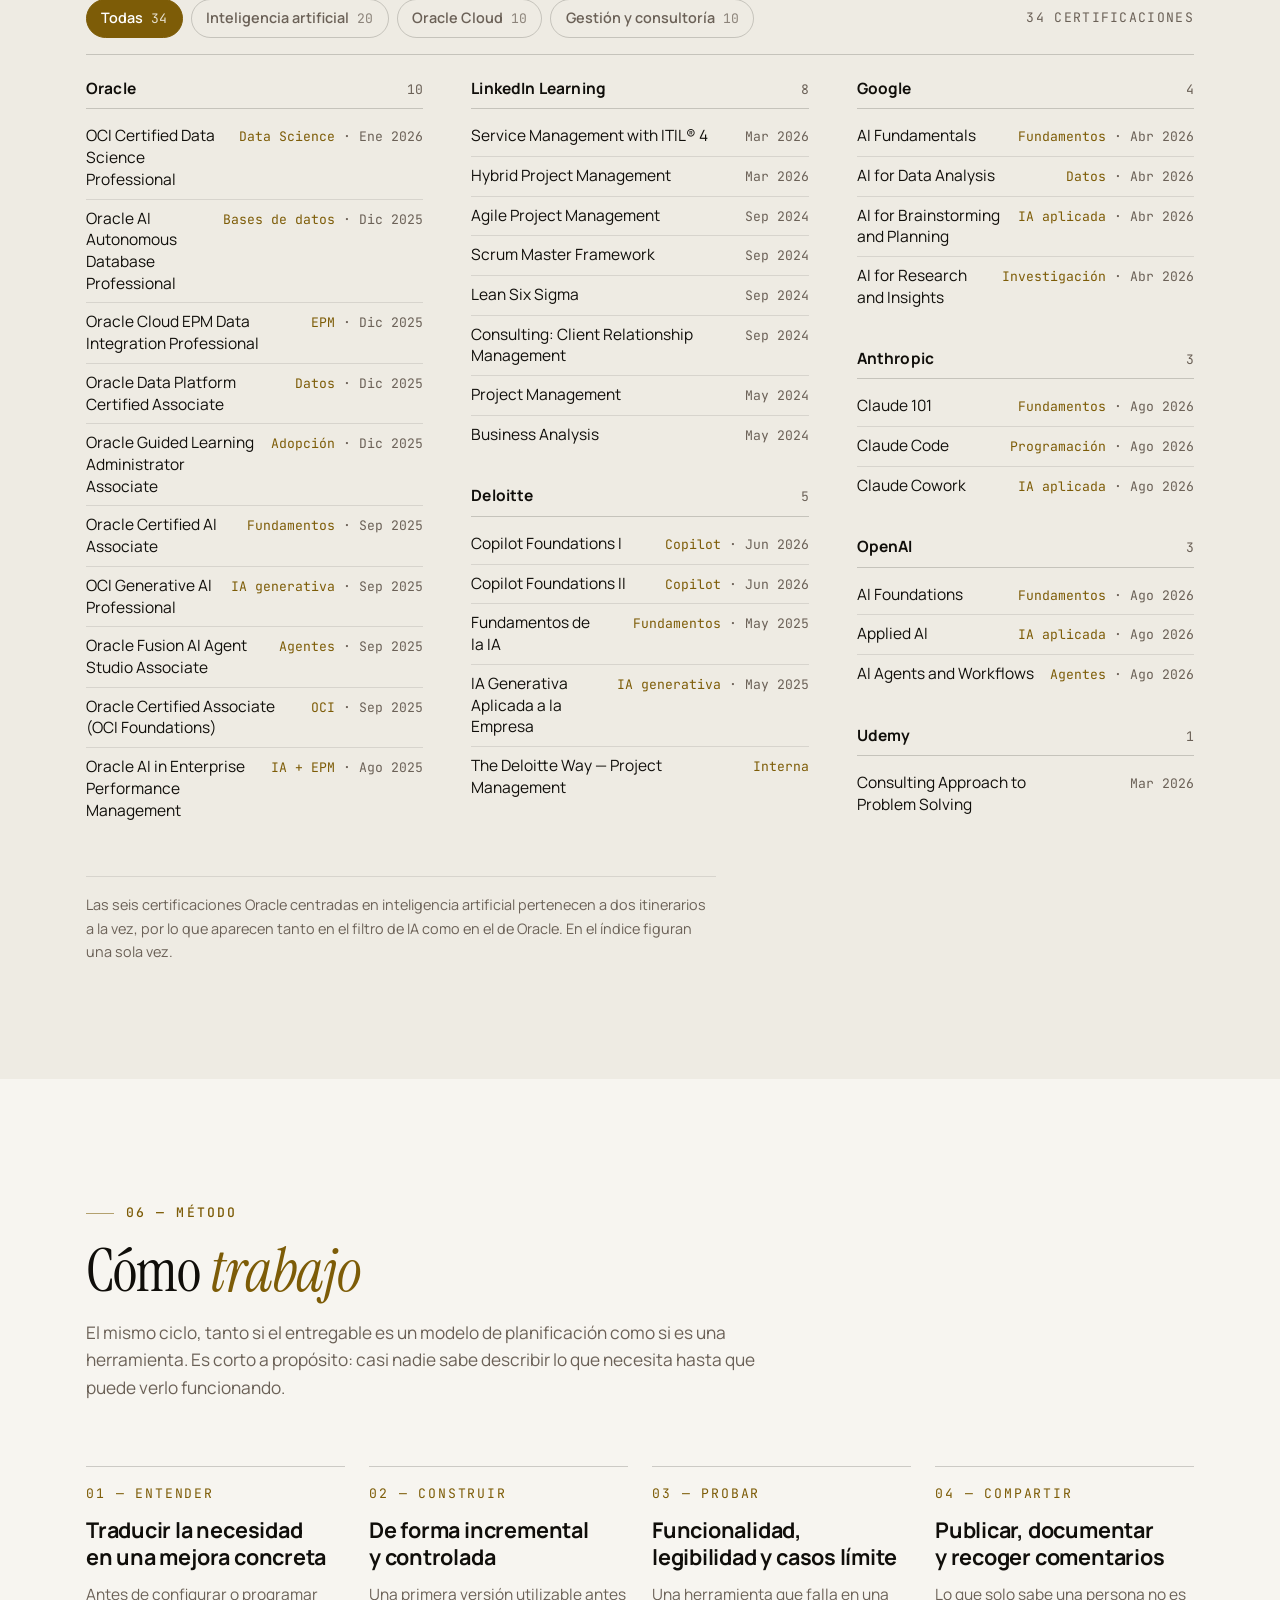
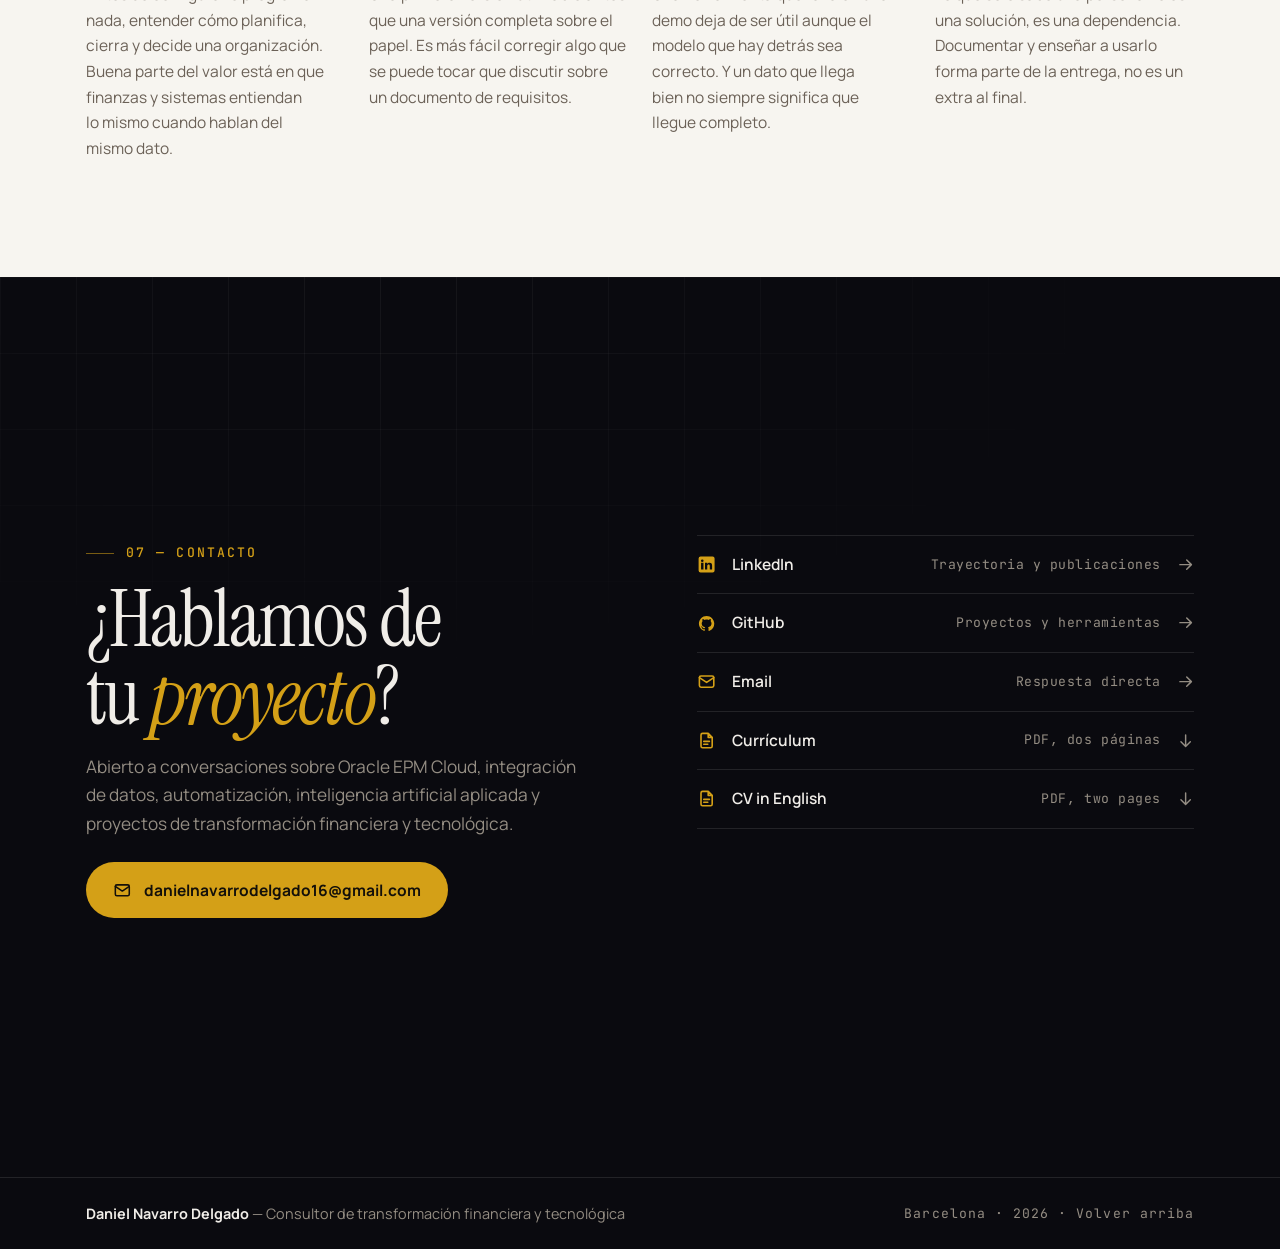
==== commit 51ab4cb4: "Move the styles and script into shared files Preparation for the English version: the style block mo" ====
--- a/index.html
+++ b/index.html
@@ -103,1869 +103,7 @@
   }
   </script>
 
-  <style>
-    /* =========================================================
-       0. TOKENS
-       Un único sistema para los dos temas. El tema claro vive en
-       :root; el oscuro solo redefine los valores que cambian.
-       ========================================================= */
-    :root {
-      color-scheme: light;
-
-      /* Superficies y texto: papel cálido sobre tinta, la base de color
-         que ya tenía la web anterior. */
-      --bg: #f7f5f0;
-      --bg-alt: #eeebe3;
-      --surface: #ffffff;
-      --surface-2: #fbf9f5;
-      --ink: #100e0a;
-      --ink-2: #6b6157;
-      --line: rgba(16,14,10,0.10);
-      --line-2: rgba(16,14,10,0.18);
-
-      /* Acento dorado. Dos valores porque el mismo oro no puede cumplir AA
-         sobre papel y lucir sobre tinta: sobre superficie clara se oscurece
-         (--accent), y el oro pleno queda para tintes y remates (--accent-rgb). */
-      --accent: #7d5c07;
-      --accent-hi: #634905;
-      --accent-on: #ffffff;
-      --accent-rgb: 184,134,11;
-      --tint: rgba(184,134,11,0.10);
-      --tint-2: rgba(184,134,11,0.20);
-
-      /* Tinte secundario: solo para lavados de fondo, nunca para texto */
-      --wash: rgba(150,96,32,0.10);
-
-      /* Banda de cierre: oscura en los dos temas, a propósito */
-      --band-bg: #0a0a0f;
-      --band-ink: #f0ede8;
-      --band-ink-2: #948d83;
-      --band-accent: #d4a017;
-      --band-line: rgba(255,255,255,0.10);
-      --band-line-2: rgba(255,255,255,0.2);
-
-      --shadow: 0 1px 2px rgba(16,14,10,0.04), 0 10px 30px rgba(16,14,10,0.07);
-      --shadow-lg: 0 2px 4px rgba(16,14,10,0.05), 0 24px 60px rgba(16,14,10,0.11);
-
-      /* Tipografía */
-      --font-display: 'Instrument Serif', 'Iowan Old Style', Georgia, serif;
-      --font-sans: 'Manrope', system-ui, -apple-system, 'Segoe UI', sans-serif;
-      --font-mono: 'JetBrains Mono', ui-monospace, 'SFMono-Regular', Consolas, monospace;
-
-      --fs-display: clamp(2.8rem, min(9.5vw, 10.5vh), 7rem);
-      --fs-h2: clamp(2.1rem, 5.2vw, 3.7rem);
-      --fs-h3: clamp(1.12rem, 1.7vw, 1.35rem);
-      --fs-lede: clamp(1.02rem, 1.35vw, 1.24rem);
-      --fs-body: 1rem;
-      --fs-sm: 0.97rem;
-      --fs-xs: 0.9rem;
-      --fs-micro: 0.82rem;
-
-      /* Espaciado */
-      --s1: 4px;  --s2: 8px;  --s3: 12px; --s4: 16px; --s5: 24px;
-      --s6: 32px; --s7: 48px; --s8: 64px; --s9: 96px; --s10: 128px;
-
-      /* Forma */
-      --r-xs: 3px;
-      --r-sm: 7px;
-      --r-md: 14px;
-      --r-lg: 22px;
-      --r-pill: 999px;
-
-      /* Movimiento */
-      --ease: cubic-bezier(0.22, 0.61, 0.36, 1);
-      --dur-1: 0.18s;
-      --dur-2: 0.32s;
-      --dur-3: 0.75s;
-
-      /* Cromo de la barra de navegación: por defecto sigue al tema; sobre
-         el hero (siempre oscuro) se cambia a tinta con .over-hero. */
-      --nav-panel: var(--bg);
-      --nav-hairline: var(--line);
-      --nav-border: var(--line-2);
-      --nav-fg: var(--ink);
-      --nav-fg-2: var(--ink-2);
-      --nav-accent: var(--accent);
-      --nav-tint: var(--tint);
-
-      /* Medidas de página */
-      --wrap: 1220px;
-      --gutter: clamp(1.25rem, 5vw, 3.5rem);
-      --nav-h: 72px;
-    }
-
-    [data-theme="dark"] {
-      color-scheme: dark;
-
-      --bg: #0a0a0f;
-      --bg-alt: #0e0e15;
-      --surface: #16161e;
-      --surface-2: #1b1b24;
-      --ink: #f0ede8;
-      --ink-2: #938c82;
-      --line: rgba(240,237,232,0.10);
-      --line-2: rgba(240,237,232,0.20);
-
-      --accent: #d4a017;
-      --accent-hi: #e8b820;
-      --accent-on: #14100a;
-      --accent-rgb: 212,160,23;
-      --tint: rgba(212,160,23,0.10);
-      --tint-2: rgba(212,160,23,0.18);
-
-      --wash: rgba(196,128,48,0.12);
-
-      --shadow: 0 1px 2px rgba(0,0,0,0.5), 0 10px 30px rgba(0,0,0,0.35);
-      --shadow-lg: 0 2px 4px rgba(0,0,0,0.5), 0 24px 60px rgba(0,0,0,0.45);
-    }
-
-    /* =========================================================
-       1. RESET Y BASE
-       ========================================================= */
-    *, *::before, *::after { box-sizing: border-box; margin: 0; padding: 0; }
-
-    html {
-      font-size: 16px;
-      scroll-behavior: smooth;
-      /* Un ancla no debe quedar tapada por la barra fija. La altura real
-         la mide el JS y la escribe en --nav-h. */
-      scroll-padding-top: calc(var(--nav-h) + 1.5rem);
-      -webkit-text-size-adjust: 100%;
-    }
-
-    body {
-      font-family: var(--font-sans);
-      font-size: var(--fs-body);
-      line-height: 1.65;
-      background: var(--bg);
-      color: var(--ink);
-      overflow-x: hidden;
-      -webkit-font-smoothing: antialiased;
-      font-feature-settings: "kern" 1;
-      transition: background var(--dur-2) var(--ease), color var(--dur-2) var(--ease);
-    }
-
-    a { color: inherit; text-decoration: none; }
-    img, svg { max-width: 100%; display: block; }
-    ul, ol { list-style: none; }
-    button { font: inherit; color: inherit; background: none; border: none; cursor: pointer; }
-    h1, h2, h3, h4 { font-weight: 400; line-height: 1.06; }
-    strong { font-weight: 700; }
-    ::selection { background: var(--tint-2); color: var(--ink); }
-
-    /* Titulares repartidos en líneas de largo parecido y párrafos sin una
-       palabra suelta en la última línea. Un navegador que no conoce
-       text-wrap lo ignora y corta las líneas como siempre. */
-    h1, h2, h3, h4, .hero-role { text-wrap: balance; }
-    p, li, dd { text-wrap: pretty; }
-
-    :focus-visible {
-      outline: 2px solid var(--accent);
-      outline-offset: 3px;
-      border-radius: var(--r-xs);
-    }
-
-    .sr-only {
-      position: absolute; width: 1px; height: 1px;
-      padding: 0; margin: -1px; overflow: hidden;
-      clip: rect(0 0 0 0); white-space: nowrap; border: 0;
-    }
-
-    .skip-link {
-      position: fixed;
-      top: -120px; left: var(--s4);
-      z-index: 300;
-      padding: var(--s3) var(--s5);
-      background: var(--accent);
-      color: var(--accent-on);
-      font-size: var(--fs-xs);
-      font-weight: 700;
-      border-radius: var(--r-sm);
-      transition: top var(--dur-1) var(--ease);
-    }
-    .skip-link:focus { top: var(--s4); }
-
-    /* =========================================================
-       2. UTILIDADES DE COMPOSICIÓN
-       ========================================================= */
-    .wrap {
-      width: 100%;
-      max-width: var(--wrap);
-      margin-inline: auto;
-      padding-inline: var(--gutter);
-    }
-
-    .section { padding-block: clamp(4.5rem, 9vw, 8.5rem); position: relative; }
-    .section--alt { background: var(--bg-alt); }
-
-    /* Cabecera de sección: marca monoespaciada + titular editorial */
-    .head { max-width: 62ch; margin-bottom: clamp(2.5rem, 5vw, 4.5rem); }
-    .head--wide { max-width: 76ch; }
-
-    .eyebrow {
-      display: inline-flex;
-      align-items: center;
-      gap: var(--s3);
-      font-family: var(--font-mono);
-      font-size: var(--fs-micro);
-      font-weight: 500;
-      letter-spacing: 0.16em;
-      text-transform: uppercase;
-      color: var(--accent);
-      margin-bottom: var(--s4);
-    }
-    .eyebrow::before {
-      content: "";
-      width: 28px; height: 1px;
-      background: currentColor;
-      opacity: 0.55;
-    }
-
-    .title {
-      font-family: var(--font-display);
-      font-size: var(--fs-h2);
-      letter-spacing: -0.015em;
-      margin-bottom: var(--s4);
-    }
-    .title em { font-style: italic; color: var(--accent); }
-
-    .lede {
-      font-size: var(--fs-lede);
-      line-height: 1.6;
-      color: var(--ink-2);
-      max-width: 62ch;
-    }
-
-    /* Reveal al hacer scroll. Sin JS, .visible nunca llega: el noscript
-       del <head> deja todo visible. */
-    .reveal {
-      opacity: 0;
-      transform: translateY(22px);
-      transition: opacity var(--dur-3) var(--ease), transform var(--dur-3) var(--ease);
-    }
-    .reveal.visible { opacity: 1; transform: none; }
-
-    /* Escalonado por posición: evita repartir clases de retardo por el HTML */
-    .stagger > *:nth-child(2) { transition-delay: 0.06s; }
-    .stagger > *:nth-child(3) { transition-delay: 0.12s; }
-    .stagger > *:nth-child(4) { transition-delay: 0.18s; }
-    .stagger > *:nth-child(5) { transition-delay: 0.24s; }
-    .stagger > *:nth-child(6) { transition-delay: 0.30s; }
-    .stagger > *:nth-child(7) { transition-delay: 0.36s; }
-
-    /* =========================================================
-       3. COMPONENTES BASE: ICONOS, BOTONES, CHIPS, TARJETAS
-       ========================================================= */
-    /* Iconos: SVG propios, definidos una sola vez en el sprite del principio
-       de <body> y usados con <svg class="icon"><use href="#i-…"/></svg>.
-       Toman el color del texto que los rodea; las marcas de LinkedIn y
-       GitHub traen su propio relleno en el sprite. El dibujo deja margen
-       dentro de su rejilla de 24×24: a 1.2em ocupa lo mismo que la letra. */
-    .icon-sprite { position: absolute; width: 0; height: 0; overflow: hidden; }
-    .icon {
-      display: inline-block;
-      width: 1.2em; height: 1.2em;
-      flex-shrink: 0;
-      vertical-align: -0.25em;
-      fill: none;
-      stroke: currentColor;
-      stroke-width: 2;
-      stroke-linecap: round;
-      stroke-linejoin: round;
-    }
-
-    .btn {
-      display: inline-flex;
-      align-items: center;
-      justify-content: center;
-      gap: var(--s2);
-      padding: 0.85rem 1.6rem;
-      font-size: var(--fs-sm);
-      font-weight: 700;
-      letter-spacing: 0.01em;
-      border-radius: var(--r-pill);
-      border: 1px solid transparent;
-      transition: background var(--dur-1) var(--ease), color var(--dur-1) var(--ease),
-                  border-color var(--dur-1) var(--ease), transform var(--dur-1) var(--ease),
-                  box-shadow var(--dur-1) var(--ease);
-    }
-    .btn .icon { font-size: 0.9em; }
-    .btn--solid { background: var(--accent); color: var(--accent-on); }
-    .btn--solid:hover { background: var(--accent-hi); transform: translateY(-2px); box-shadow: var(--shadow); }
-    .btn--ghost { border-color: var(--line-2); color: var(--ink); }
-    .btn--ghost:hover { border-color: var(--accent); color: var(--accent); transform: translateY(-2px); }
-
-    /* Chip monoespaciado de acento (etiquetas técnicas, itinerarios) */
-    .chip {
-      display: inline-block;
-      font-family: var(--font-mono);
-      font-size: var(--fs-micro);
-      letter-spacing: 0.05em;
-      padding: 0.28rem 0.6rem;
-      border-radius: var(--r-xs);
-      background: var(--tint);
-      color: var(--accent);
-      white-space: nowrap;
-    }
-
-    /* Chip neutro contorneado (stack, idiomas) */
-    .pill {
-      display: inline-block;
-      font-size: var(--fs-xs);
-      padding: 0.34rem 0.8rem;
-      border: 1px solid var(--line-2);
-      border-radius: var(--r-pill);
-      color: var(--ink-2);
-      transition: border-color var(--dur-1) var(--ease), color var(--dur-1) var(--ease);
-    }
-    .pill:hover { border-color: var(--accent); color: var(--accent); }
-
-    .tags { display: flex; flex-wrap: wrap; gap: var(--s2); }
-
-    /* Tarjeta base con marcas de esquina: un rasgo de identidad que
-       aparece al pasar el ratón, sin mover ni ensuciar el contenido. */
-    .card {
-      position: relative;
-      background: var(--surface);
-      border: 1px solid var(--line);
-      border-radius: var(--r-lg);
-      padding: clamp(1.4rem, 2.4vw, 2rem);
-      transition: border-color var(--dur-2) var(--ease), transform var(--dur-2) var(--ease),
-                  box-shadow var(--dur-2) var(--ease);
-    }
-    .card::before, .card::after {
-      content: "";
-      position: absolute;
-      width: 12px; height: 12px;
-      border: 1px solid var(--accent);
-      opacity: 0;
-      transition: opacity var(--dur-2) var(--ease);
-      pointer-events: none;
-    }
-    .card::before { top: 10px; left: 10px; border-right: 0; border-bottom: 0; border-radius: 3px 0 0 0; }
-    .card::after { bottom: 10px; right: 10px; border-left: 0; border-top: 0; border-radius: 0 0 3px 0; }
-    .card:hover { border-color: var(--line-2); transform: translateY(-4px); box-shadow: var(--shadow-lg); }
-    .card:hover::before, .card:hover::after { opacity: 0.6; }
-
-    /* =========================================================
-       4. NAVEGACIÓN
-       ========================================================= */
-    .nav {
-      position: fixed;
-      inset: 0 0 auto 0;
-      z-index: 100;
-      display: flex;
-      align-items: center;
-      justify-content: space-between;
-      gap: var(--s5);
-      padding: var(--s4) var(--gutter);
-      transition: background var(--dur-2) var(--ease), box-shadow var(--dur-2) var(--ease),
-                  backdrop-filter var(--dur-2) var(--ease);
-    }
-    /* El fondo difuminado vive en un pseudoelemento, NO en .nav.
-       backdrop-filter convierte a su elemento en bloque contenedor de los
-       descendientes position:fixed: si estuviera en .nav, el panel del menú
-       móvil (inset: 0) se posicionaría contra la barra de 74px en lugar de
-       contra la ventana, y quedaría desbordado y transparente. */
-    .nav::before {
-      content: "";
-      position: absolute;
-      inset: 0;
-      z-index: -1;
-      pointer-events: none;
-      background: color-mix(in srgb, var(--nav-panel) 92%, transparent);
-      backdrop-filter: blur(18px) saturate(1.4);
-      box-shadow: 0 1px 0 var(--nav-hairline);
-      opacity: 0;
-      transition: opacity var(--dur-2) var(--ease);
-    }
-    .nav.scrolled::before { opacity: 1; }
-    /* Respaldo para navegadores sin color-mix */
-    @supports not (background: color-mix(in srgb, red 50%, blue)) {
-      .nav::before { background: var(--nav-panel); }
-    }
-
-    /* Mientras la barra flota sobre el hero adopta los colores de tinta.
-       La clase la pone el JS comparando el scroll con el alto del hero, no
-       el umbral de .scrolled: si dependiera de ese umbral, la barra se
-       aclararía a los 40px y quedaría en claro sobre un hero oscuro. */
-    .nav.over-hero {
-      --nav-panel: var(--band-bg);
-      --nav-hairline: var(--band-line);
-      --nav-border: var(--band-line-2);
-      --nav-fg: var(--band-ink);
-      --nav-fg-2: var(--band-ink-2);
-      --nav-accent: var(--band-accent);
-      --nav-tint: rgba(212,160,23,0.10);
-    }
-    /* El anillo de foco tiene que verse sobre el fondo que toque */
-    .nav :focus-visible { outline-color: var(--nav-accent); }
-
-    /* Barra de progreso de lectura: en una página larga da una señal
-       real de "cuánto queda", no es decoración. */
-    .nav-progress {
-      position: absolute;
-      left: 0; bottom: 0;
-      height: 2px; width: 100%;
-      background: var(--nav-accent);
-      transform: scaleX(0);
-      transform-origin: 0 50%;
-      opacity: 0;
-      transition: opacity var(--dur-2) var(--ease);
-    }
-    .nav.scrolled .nav-progress { opacity: 0.85; }
-
-    .nav-logo {
-      display: inline-flex;
-      align-items: center;
-      gap: var(--s2);
-      font-family: var(--font-mono);
-      font-size: var(--fs-sm);
-      font-weight: 500;
-      letter-spacing: 0.14em;
-      flex-shrink: 0;
-    }
-    .nav-logo { color: var(--nav-fg); }
-    .nav-logo span {
-      width: 6px; height: 6px;
-      border-radius: 50%;
-      background: var(--nav-accent);
-    }
-
-    .nav-links {
-      display: flex;
-      align-items: center;
-      gap: clamp(var(--s3), 1.7vw, var(--s5));
-    }
-    .nav-links a {
-      position: relative;
-      font-size: 1rem;
-      font-weight: 600;
-      color: var(--nav-fg-2);
-      padding-block: var(--s1);
-      white-space: nowrap;
-      transition: color var(--dur-1) var(--ease);
-    }
-    /* Contacto hace de llamada a la acción sin ocupar un botón aparte:
-       con siete secciones en la barra ya no quedaba sitio para los dos. */
-    .nav-link-cta { color: var(--nav-accent) !important; }
-    .nav-link-cta::after { transform: scaleX(1) !important; opacity: 0.35; }
-    .nav-link-cta:hover::after { opacity: 1; }
-    .nav-links a::after {
-      content: "";
-      position: absolute;
-      left: 0; right: 0; bottom: -3px;
-      height: 1px;
-      background: var(--nav-accent);
-      transform: scaleX(0);
-      transform-origin: 0 50%;
-      transition: transform var(--dur-2) var(--ease);
-    }
-    .nav-links a:hover { color: var(--nav-fg); }
-    .nav-links a:hover::after,
-    .nav-links a[aria-current="page"]::after { transform: scaleX(1); }
-    .nav-links a[aria-current="page"] { color: var(--nav-fg); }
-
-    .nav-tools { display: flex; align-items: center; gap: var(--s3); flex-shrink: 0; }
-
-    .icon-btn {
-      display: inline-flex;
-      align-items: center;
-      justify-content: center;
-      width: 38px; height: 38px;
-      border: 1px solid var(--nav-border);
-      border-radius: 50%;
-      color: var(--nav-fg-2);
-      transition: color var(--dur-1) var(--ease), border-color var(--dur-1) var(--ease),
-                  background var(--dur-1) var(--ease);
-    }
-    .icon-btn:hover { color: var(--nav-accent); border-color: var(--nav-accent); background: var(--nav-tint); }
-    /* El botón de tema lleva la luna y el sol: el CSS muestra el que toca
-       según data-theme, así que el JS ya no tiene que cambiar el icono. */
-    .theme-sun, [data-theme="dark"] .theme-moon { display: none; }
-    [data-theme="dark"] .theme-sun { display: inline-block; }
-
-    .hamburger {
-      display: none;
-      flex-direction: column;
-      justify-content: center;
-      gap: 5px;
-      width: 38px; height: 38px;
-      border: 1px solid var(--nav-border);
-      border-radius: 50%;
-    }
-    .hamburger span {
-      display: block;
-      width: 16px; height: 1.5px;
-      margin-inline: auto;
-      background: var(--nav-fg);
-      border-radius: 2px;
-      transition: transform var(--dur-2) var(--ease), opacity var(--dur-1) var(--ease);
-    }
-    .hamburger[aria-expanded="true"] span:nth-child(1) { transform: translateY(6.5px) rotate(45deg); }
-    .hamburger[aria-expanded="true"] span:nth-child(2) { opacity: 0; }
-    .hamburger[aria-expanded="true"] span:nth-child(3) { transform: translateY(-6.5px) rotate(-45deg); }
-
-    /* =========================================================
-       5. HERO
-       ========================================================= */
-    .hero {
-      /* Oscuro en los dos temas, igual que la banda de cierre: la pagina
-         abre y cierra sobre tinta y el contenido queda en medio. */
-      --bg: var(--band-bg);
-      --bg-alt: var(--band-bg);
-      --surface: #16161e;
-      --surface-2: #1b1b24;
-      --ink: var(--band-ink);
-      --ink-2: var(--band-ink-2);
-      --line: var(--band-line);
-      --line-2: var(--band-line-2);
-      --accent: var(--band-accent);
-      --accent-hi: #e8b820;
-      --accent-on: #14100a;
-      --accent-rgb: 212,160,23;
-      --tint: rgba(212,160,23,0.10);
-      --tint-2: rgba(212,160,23,0.18);
-      --wash: rgba(196,128,48,0.12);
-      background: var(--band-bg);
-      color: var(--band-ink);
-
-      position: relative;
-      overflow: hidden;
-      min-height: 100vh;
-      min-height: 100svh;
-      display: flex;
-      flex-direction: column;
-      padding-block: calc(var(--nav-h) + clamp(1.25rem, 3.5vh, 2.75rem)) clamp(0.75rem, 2vh, 1.75rem);
-    }
-    .hero > .wrap { display: flex; flex-direction: column; flex: 1 1 auto; }
-
-    /* Fondo: rejilla fina + dos lavados suaves. Todo decorativo. */
-    .hero-bg {
-      position: absolute;
-      inset: 0;
-      pointer-events: none;
-      z-index: 0;
-    }
-    .hero-grid {
-      position: absolute;
-      inset: 0;
-      background-image:
-        linear-gradient(to right, var(--line) 1px, transparent 1px),
-        linear-gradient(to bottom, var(--line) 1px, transparent 1px);
-      background-size: 76px 76px;
-      -webkit-mask-image: radial-gradient(ellipse 90% 70% at 60% 25%, #000 0%, transparent 78%);
-      mask-image: radial-gradient(ellipse 90% 70% at 60% 25%, #000 0%, transparent 78%);
-      opacity: 0.85;
-    }
-    .hero-wash {
-      position: absolute;
-      border-radius: 50%;
-      filter: blur(90px);
-      will-change: transform;
-    }
-    .hero-wash-1 {
-      width: 46vw; height: 46vw; max-width: 620px; max-height: 620px;
-      top: -12%; right: -8%;
-      background: var(--tint-2);
-      animation: drift 22s ease-in-out infinite alternate;
-    }
-    .hero-wash-2 {
-      width: 38vw; height: 38vw; max-width: 500px; max-height: 500px;
-      bottom: -18%; left: -10%;
-      background: var(--wash);
-      animation: drift 28s ease-in-out infinite alternate-reverse;
-    }
-    @keyframes drift {
-      from { transform: translate3d(0,0,0) scale(1); }
-      to   { transform: translate3d(-28px, 34px, 0) scale(1.08); }
-    }
-
-    /* Línea trazada tipo forecast, muy tenue: conecta el fondo con el
-       tema de la página (datos financieros) sin robar atención. */
-    .hero-plot {
-      position: absolute;
-      left: 0; right: 0; bottom: 8%;
-      width: 100%; height: 240px;
-      opacity: 0.9;
-    }
-    .hero-plot path {
-      fill: none;
-      stroke: var(--accent);
-      stroke-width: 1.6;
-      stroke-linecap: round;
-      stroke-dasharray: 6 10;
-      opacity: 0.6;
-      animation: trace 26s linear infinite;
-    }
-    .hero-plot .plot-solid {
-      stroke-dasharray: none;
-      opacity: 0.34;
-      animation: none;
-    }
-    @keyframes trace { to { stroke-dashoffset: -320; } }
-
-    .hero-inner {
-      position: relative;
-      z-index: 1;
-      flex: 1 1 auto;
-      align-content: center;
-      display: grid;
-      grid-template-columns: minmax(0, 1.55fr) minmax(0, 1fr);
-      gap: clamp(2.5rem, 6vw, 5.5rem);
-      align-items: center;
-    }
-
-    .hero-status {
-      display: inline-flex;
-      align-items: center;
-      gap: var(--s2);
-      font-family: var(--font-mono);
-      font-size: var(--fs-micro);
-      letter-spacing: 0.1em;
-      text-transform: uppercase;
-      color: var(--accent);
-      padding: 0.3rem 0.75rem 0.3rem 0.5rem;
-      border: 1px solid var(--tint-2);
-      border-radius: var(--r-pill);
-      background: var(--tint);
-    }
-    .hero-status b {
-      width: 7px; height: 7px;
-      border-radius: 50%;
-      background: var(--accent);
-      box-shadow: 0 0 0 0 rgba(var(--accent-rgb), 0.55);
-      animation: ping 2.8s var(--ease) infinite;
-    }
-    @keyframes ping {
-      0%   { box-shadow: 0 0 0 0 rgba(var(--accent-rgb), 0.5); }
-      70%  { box-shadow: 0 0 0 8px rgba(var(--accent-rgb), 0); }
-      100% { box-shadow: 0 0 0 0 rgba(var(--accent-rgb), 0); }
-    }
-
-    /* Estado y datos de contexto en una sola fila. En móvil vuelven a
-       apilarse solos por el flex-wrap. */
-    .hero-top {
-      display: flex;
-      flex-wrap: wrap;
-      align-items: center;
-      gap: var(--s3) var(--s5);
-      margin-bottom: clamp(0.75rem, 2vh, 1.25rem);
-    }
-    .hero-meta {
-      display: flex;
-      flex-wrap: wrap;
-      align-items: center;
-      gap: var(--s3);
-      font-family: var(--font-mono);
-      font-size: var(--fs-micro);
-      letter-spacing: 0.14em;
-      text-transform: uppercase;
-      color: var(--ink-2);
-    }
-    .hero-meta li { display: flex; align-items: center; gap: var(--s3); }
-    /* El separador va DETRÁS de cada elemento, no delante del siguiente: al
-       plegarse en dos líneas, un punto suelto abriendo la segunda línea
-       parecía una viñeta huérfana. */
-    .hero-meta li:not(:last-child)::after {
-      content: "";
-      width: 3px; height: 3px;
-      border-radius: 50%;
-      background: currentColor;
-      opacity: 0.6;
-    }
-
-    .hero-name {
-      font-family: var(--font-display);
-      font-size: var(--fs-display);
-      line-height: 0.86;
-      letter-spacing: -0.03em;
-      margin-bottom: clamp(0.75rem, 2vh, 1.25rem);
-    }
-    .hero-name em {
-      display: block;
-      font-style: italic;
-      color: var(--accent);
-      /* La segunda línea entra ligeramente desplazada: composición
-         editorial, no un simple salto de línea. */
-      margin-left: 0.09em;
-    }
-    /* "Delgado" completa el nombre legal dentro del propio h1 sin competir
-       con la composición: monoespaciada, pequeña y alzada junto al apellido. */
-    .hero-name span {
-      font-family: var(--font-mono);
-      font-style: normal;
-      font-size: 0.19em;
-      font-weight: 400;
-      letter-spacing: 0.14em;
-      text-transform: uppercase;
-      color: var(--ink-2);
-      /* Comparte línea base con el apellido: apoyados en el mismo suelo. */
-      vertical-align: baseline;
-      /* El span empieza con un espacio real, para que el nombre se lea y se
-         copie como «Navarro Delgado» y no «NavarroDelgado». Ese espacio ya
-         ocupa 0.74em (0.6em de la mono + 0.14em de letter-spacing); con
-         -0.24em el hueco visible sigue siendo el 0.5em de antes. */
-      margin-left: -0.24em;
-      white-space: nowrap;
-    }
-
-    /* El cargo va inmediatamente bajo el nombre, en monoespaciada de acento:
-       se lee como una credencial y no compite con la frase de valor. */
-    .hero-position {
-      display: flex;
-      align-items: center;
-      gap: var(--s3);
-      font-family: var(--font-mono);
-      font-size: var(--fs-sm);
-      letter-spacing: 0.06em;
-      color: var(--accent);
-      margin-bottom: clamp(0.6rem, 1.6vh, 1rem);
-    }
-    .hero-position::before {
-      content: "";
-      width: 22px; height: 1px;
-      flex-shrink: 0;
-      background: currentColor;
-      opacity: 0.6;
-    }
-
-    .hero-role {
-      font-size: var(--fs-lede);
-      font-weight: 700;
-      line-height: 1.4;
-      color: var(--ink);
-      margin-bottom: clamp(0.5rem, 1.4vh, 0.85rem);
-      max-width: 42ch;
-    }
-    .hero-lede {
-      font-size: var(--fs-lede);
-      line-height: 1.62;
-      color: var(--ink-2);
-      max-width: 54ch;
-      margin-bottom: clamp(0.75rem, 2vh, 1.25rem);
-    }
-    .hero-lede b { color: var(--ink); font-weight: 600; }
-
-    .hero-ctas { display: flex; flex-wrap: wrap; gap: var(--s3); margin-bottom: clamp(0.75rem, 2vh, 1.25rem); }
-
-    /* Descarga del CV: un enlace de texto y no un tercer botón, para no
-       competir con las dos llamadas principales. En la fila de botones se
-       estira a su altura (toda ella es zona de clic); si pasa a una línea
-       propia, el relleno mantiene un área de toque cómoda. */
-    .hero-cv {
-      display: inline-flex;
-      align-items: center;
-      gap: var(--s2);
-      padding: 0.4rem 0.3rem;
-      font-size: var(--fs-sm);
-      font-weight: 700;
-      color: var(--accent);
-    }
-    .hero-cv-label {
-      text-decoration-line: underline;
-      text-decoration-thickness: 1px;
-      text-decoration-color: transparent;
-      text-underline-offset: 0.3em;
-      transition: text-decoration-color var(--dur-1) var(--ease);
-    }
-    .hero-cv:hover .hero-cv-label { text-decoration-color: currentColor; }
-    .hero-cv-meta {
-      font-family: var(--font-mono);
-      font-size: var(--fs-micro);
-      font-weight: 500;
-      letter-spacing: 0.1em;
-      color: var(--ink-2);
-    }
-    .hero-cv .icon { font-size: 0.9em; transition: transform var(--dur-2) var(--ease); }
-    .hero-cv:hover .icon { transform: translateY(2px); }
-
-    .hero-tags { display: flex; flex-wrap: wrap; gap: var(--s2); }
-
-    /* Retrato: marco alto, no un círculo. Aprovecha el encuadre vertical
-       de la fotografía original en lugar de recortarlo casi entero. */
-    .hero-figure { position: relative; justify-self: center; width: 100%; max-width: 340px; }
-    .hero-figure::after {
-      /* Halo detrás del marco */
-      content: "";
-      position: absolute;
-      inset: 12% -12% -8% -12%;
-      background: radial-gradient(ellipse at 50% 50%, var(--tint-2), transparent 70%);
-      filter: blur(30px);
-      z-index: -1;
-    }
-    .hero-photo {
-      position: relative;
-      border-radius: var(--r-lg);
-      overflow: hidden;
-      border: 1px solid var(--line-2);
-      background: var(--surface-2);
-      aspect-ratio: 4 / 5;
-      box-shadow: var(--shadow-lg);
-    }
-    .hero-photo img {
-      width: 100%; height: 100%;
-      object-fit: cover;
-      object-position: center 16%;
-    }
-    .hero-caption {
-      display: flex;
-      flex-wrap: wrap;
-      align-items: baseline;
-      justify-content: space-between;
-      gap: var(--s1) var(--s3);
-      margin-top: var(--s3);
-      padding-top: var(--s3);
-      border-top: 1px solid var(--line);
-      font-family: var(--font-mono);
-      font-size: var(--fs-micro);
-      letter-spacing: 0.1em;
-      text-transform: uppercase;
-      color: var(--ink-2);
-    }
-
-    /* Cinta de cifras: una línea reglada, como el resumen de un modelo. */
-    .ledger {
-      position: relative;
-      z-index: 1;
-      display: grid;
-      grid-template-columns: repeat(4, 1fr);
-      gap: 0;
-      flex: 0 0 auto;
-      margin-top: auto;
-      padding-top: clamp(1.25rem, 3vh, 2.25rem);
-      border-top: 1px solid var(--line-2);
-      border-bottom: 1px solid var(--line);
-    }
-    .ledger li {
-      padding: clamp(0.6rem, 1.6vh, 1rem) var(--s4) clamp(0.6rem, 1.6vh, 1rem) 0;
-      border-left: 1px solid var(--line);
-      padding-left: var(--s4);
-    }
-    .ledger li:first-child { border-left: 0; padding-left: 0; }
-    .ledger-num {
-      font-family: var(--font-mono);
-      font-size: clamp(1.5rem, min(3.4vw, 4.6vh), 2.6rem);
-      font-weight: 500;
-      line-height: 1;
-      letter-spacing: -0.02em;
-      color: var(--accent);
-      font-variant-numeric: tabular-nums;
-      margin-bottom: var(--s2);
-    }
-    .ledger-label {
-      font-size: var(--fs-sm);
-      line-height: 1.5;
-      color: var(--ink-2);
-    }
-    .ledger-label b { display: block; color: var(--ink); font-weight: 600; }
-
-    /* =========================================================
-       6. CAPACIDADES
-       ========================================================= */
-    .pillars {
-      display: grid;
-      grid-template-columns: repeat(4, minmax(0, 1fr));
-      gap: var(--s4);
-      margin-bottom: clamp(3rem, 6vw, 5rem);
-    }
-    .pillar { display: flex; flex-direction: column; }
-    .pillar-icon {
-      display: inline-flex;
-      align-items: center;
-      justify-content: center;
-      width: 42px; height: 42px;
-      border-radius: var(--r-md);
-      background: var(--tint);
-      color: var(--accent);
-      font-size: 1rem;
-      margin-bottom: var(--s4);
-    }
-    .pillar h3 {
-      font-size: var(--fs-h3);
-      font-weight: 700;
-      font-family: var(--font-sans);
-      line-height: 1.25;
-      letter-spacing: -0.01em;
-      margin-bottom: var(--s3);
-    }
-    .pillar p { font-size: var(--fs-sm); color: var(--ink-2); margin-bottom: var(--s4); }
-    .pillar .tags { margin-top: auto; }
-
-    /* Flujo: de dónde vienen los datos hasta la decisión. Texto real y
-       maquetado con CSS, para que se reordene en vertical en móvil. */
-    .flow-block {
-      border: 1px solid var(--line);
-      border-radius: var(--r-lg);
-      background: var(--surface-2);
-      padding: clamp(1.4rem, 3vw, 2.4rem);
-      margin-bottom: clamp(3rem, 6vw, 5rem);
-    }
-    .flow-title {
-      font-family: var(--font-mono);
-      font-weight: 500;
-      font-size: var(--fs-micro);
-      letter-spacing: 0.16em;
-      text-transform: uppercase;
-      color: var(--ink-2);
-      margin-bottom: var(--s5);
-    }
-    .flow {
-      display: grid;
-      grid-template-columns: repeat(4, 1fr);
-      gap: var(--s5);
-    }
-    .flow-step { position: relative; padding-top: var(--s5); }
-    .flow-step::before {
-      /* Riel horizontal + nodo */
-      content: "";
-      position: absolute;
-      top: 5px; left: 0; right: calc(var(--s5) * -1);
-      height: 1px;
-      background: var(--line-2);
-    }
-    .flow-step:last-child::before { right: 0; }
-    .flow-step::after {
-      content: "";
-      position: absolute;
-      top: 0; left: 0;
-      width: 11px; height: 11px;
-      border-radius: 50%;
-      background: var(--bg-alt);
-      border: 2px solid var(--accent);
-    }
-    .section:not(.section--alt) .flow-step::after { background: var(--surface-2); }
-    .flow-step h4 {
-      font-family: var(--font-sans);
-      font-size: 1.06rem;
-      font-weight: 700;
-      letter-spacing: -0.005em;
-      margin-bottom: var(--s2);
-      line-height: 1.3;
-    }
-    .flow-step p { font-size: var(--fs-sm); color: var(--ink-2); line-height: 1.6; }
-    .flow-kicker {
-      display: block;
-      font-family: var(--font-mono);
-      font-size: var(--fs-micro);
-      letter-spacing: 0.14em;
-      text-transform: uppercase;
-      color: var(--accent);
-      margin-bottom: var(--s2);
-    }
-    .flow-layer {
-      display: flex;
-      align-items: flex-start;
-      gap: var(--s3);
-      margin-top: var(--s5);
-      padding-top: var(--s5);
-      border-top: 1px dashed var(--line-2);
-      font-size: var(--fs-sm);
-      color: var(--ink-2);
-    }
-    .flow-layer .icon { color: var(--accent); margin-top: 3px; }
-    .flow-layer b { color: var(--ink); font-weight: 700; }
-
-    /* Stack: índice reglado en columnas, sin barras de porcentaje. */
-    /* Dos columnas fijas: con auto-fit los cuatro bloques caían en 3+1 y
-       dejaban un hueco grande a la derecha del último. */
-    .stack {
-      display: grid;
-      grid-template-columns: repeat(3, minmax(0, 1fr));
-      gap: var(--s6) var(--s7);
-      align-items: start;
-    }
-    .stack-group h3 {
-      font-family: var(--font-mono);
-      font-size: var(--fs-micro);
-      letter-spacing: 0.14em;
-      text-transform: uppercase;
-      color: var(--accent);
-      padding-bottom: var(--s3);
-      border-bottom: 1px solid var(--line-2);
-      margin-bottom: var(--s3);
-    }
-    .stack-row {
-      display: flex;
-      align-items: baseline;
-      justify-content: space-between;
-      gap: var(--s3);
-      padding-block: 0.45rem;
-      border-bottom: 1px solid var(--line);
-      font-size: var(--fs-sm);
-    }
-    .stack-row:last-child { border-bottom: 0; }
-    .stack-level {
-      font-family: var(--font-mono);
-      font-size: var(--fs-micro);
-      letter-spacing: 0.06em;
-      color: var(--ink-2);
-      white-space: nowrap;
-    }
-    .stack-group .tags { margin-top: var(--s3); }
-
-    /* =========================================================
-       7. TRABAJO / PROYECTOS
-       ========================================================= */
-    .work {
-      display: grid;
-      grid-template-columns: repeat(auto-fit, minmax(320px, 1fr));
-      gap: var(--s4);
-    }
-    .work-card { display: flex; flex-direction: column; }
-    .work-card--lead { grid-column: span 2; }
-    .work-top {
-      display: flex;
-      align-items: center;
-      justify-content: space-between;
-      gap: var(--s3);
-      padding-bottom: var(--s4);
-      margin-bottom: var(--s4);
-      border-bottom: 1px solid var(--line);
-    }
-    .work-idx {
-      font-family: var(--font-mono);
-      font-size: var(--fs-micro);
-      letter-spacing: 0.12em;
-      color: var(--ink-2);
-      font-variant-numeric: tabular-nums;
-    }
-    .work-kind {
-      font-family: var(--font-mono);
-      font-size: var(--fs-micro);
-      letter-spacing: 0.08em;
-      text-transform: uppercase;
-      color: var(--accent);
-      padding: 0.22rem 0.55rem;
-      border: 1px solid var(--tint-2);
-      border-radius: var(--r-xs);
-      white-space: nowrap;
-    }
-    .work-card h3 {
-      font-family: var(--font-display);
-      font-size: clamp(1.4rem, 2.4vw, 1.9rem);
-      line-height: 1.12;
-      letter-spacing: -0.015em;
-      margin-bottom: var(--s4);
-    }
-    .work-facts { margin-bottom: var(--s4); }
-    .work-facts div { display: grid; grid-template-columns: 104px 1fr; gap: var(--s3); padding-block: 0.45rem; }
-    .work-facts div + div { border-top: 1px solid var(--line); }
-    .work-facts dt {
-      font-family: var(--font-mono);
-      font-size: var(--fs-micro);
-      letter-spacing: 0.1em;
-      text-transform: uppercase;
-      color: var(--ink-2);
-      padding-top: 3px;
-    }
-    .work-facts dd { font-size: 1.02rem; color: var(--ink-2); line-height: 1.6; }
-    .work-facts dd b { color: var(--ink); font-weight: 600; }
-    .work-card .tags { margin-top: auto; padding-top: var(--s4); }
-    /* Caso de estudio destacado: ocupa toda la fila y despliega el detalle
-       de construcción bajo demanda, para no volcar un muro de texto en la
-       portada de la sección. */
-    .work-card--feature { grid-column: 1 / -1; }
-    .work-card--feature h3 {
-      font-size: clamp(1.65rem, 3.1vw, 2.5rem);
-      max-width: 26ch;
-    }
-    .case-lede {
-      font-size: var(--fs-lede);
-      line-height: 1.6;
-      color: var(--ink-2);
-      max-width: 68ch;
-      margin-bottom: var(--s5);
-    }
-    .case-lede b { color: var(--ink); font-weight: 600; }
-
-    .case-facts {
-      display: grid;
-      grid-template-columns: repeat(auto-fit, minmax(250px, 1fr));
-      gap: var(--s5) var(--s6);
-      margin-bottom: var(--s5);
-    }
-    .case-facts > div { border-top: 1px solid var(--line-2); padding-top: var(--s3); }
-    .case-facts dt {
-      font-family: var(--font-mono);
-      font-size: var(--fs-micro);
-      letter-spacing: 0.12em;
-      text-transform: uppercase;
-      color: var(--accent);
-      margin-bottom: var(--s2);
-    }
-    .case-facts dd { font-size: 1.02rem; color: var(--ink-2); line-height: 1.6; }
-    .case-facts dd b { color: var(--ink); font-weight: 600; }
-
-    .case-more { border-top: 1px solid var(--line); padding-top: var(--s4); }
-    .case-more summary {
-      display: flex;
-      align-items: center;
-      gap: var(--s3);
-      cursor: pointer;
-      font-family: var(--font-mono);
-      font-size: var(--fs-micro);
-      letter-spacing: 0.12em;
-      text-transform: uppercase;
-      color: var(--accent);
-      list-style: none;
-    }
-    .case-more summary::-webkit-details-marker { display: none; }
-    .case-more summary::before {
-      content: "";
-      display: inline-block;
-      width: 20px; height: 20px;
-      flex-shrink: 0;
-      border: 1px solid currentColor;
-      border-radius: 50%;
-      /* Dos barras cruzadas: la vertical se encoge a cero al abrir, y el
-         mas se convierte en menos. Sin caracteres, no hay riesgo de que la
-         fuente no cubra el glifo. */
-      background-image:
-        linear-gradient(currentColor, currentColor),
-        linear-gradient(currentColor, currentColor);
-      background-size: 8px 1px, 1px 8px;
-      background-position: center, center;
-      background-repeat: no-repeat;
-      transition: background-size var(--dur-2) var(--ease);
-    }
-    .case-more[open] summary::before { background-size: 8px 1px, 1px 0; }
-    /* padding y no margin: un margen superior se saldría de la caja que se
-       anima (ver abajo) y aparecería de golpe al abrir. */
-    .case-more ul { padding-top: var(--s4); display: grid; gap: var(--s2); }
-
-    /* Apertura suave del detalle: interpolate-size permite animar la altura
-       hasta auto. Donde no existe (o no hay ::details-content), el bloque se
-       abre de golpe, como siempre. */
-    @supports (interpolate-size: allow-keywords) {
-      .case-more { interpolate-size: allow-keywords; }
-      .case-more::details-content {
-        block-size: 0;
-        overflow: clip;
-        transition: block-size var(--dur-2) var(--ease),
-                    content-visibility var(--dur-2) allow-discrete;
-      }
-      .case-more[open]::details-content { block-size: auto; }
-    }
-    .case-more li {
-      position: relative;
-      padding-left: var(--s5);
-      font-size: 1.02rem;
-      color: var(--ink-2);
-      line-height: 1.6;
-      max-width: 80ch;
-    }
-    .case-more li::before {
-      content: "";
-      position: absolute;
-      left: 0; top: 0.85em;
-      width: 10px; height: 1px;
-      background: var(--accent);
-      opacity: 0.7;
-    }
-    .case-more li strong { color: var(--ink); font-weight: 600; }
-
-    /* =========================================================
-       8. TRAYECTORIA
-       ========================================================= */
-    .timeline { position: relative; }
-    .tl-item {
-      display: grid;
-      grid-template-columns: 210px minmax(0, 1fr);
-      gap: clamp(1.5rem, 4vw, 3.5rem);
-      padding-block: clamp(1.8rem, 3.5vw, 2.8rem);
-      border-top: 1px solid var(--line-2);
-    }
-    .tl-item:last-child { border-bottom: 1px solid var(--line-2); }
-    .tl-aside { position: relative; }
-    .tl-period {
-      font-family: var(--font-mono);
-      font-size: var(--fs-micro);
-      letter-spacing: 0.1em;
-      text-transform: uppercase;
-      color: var(--ink-2);
-      font-variant-numeric: tabular-nums;
-      margin-bottom: var(--s3);
-    }
-    .tl-company {
-      font-family: var(--font-display);
-      font-size: clamp(1.6rem, 2.6vw, 2.1rem);
-      line-height: 1;
-      letter-spacing: -0.02em;
-    }
-    .tl-now {
-      display: inline-flex;
-      align-items: center;
-      gap: var(--s2);
-      margin-top: var(--s3);
-      font-family: var(--font-mono);
-      font-size: var(--fs-micro);
-      letter-spacing: 0.12em;
-      text-transform: uppercase;
-      color: var(--accent);
-    }
-    .tl-now::before {
-      content: "";
-      width: 6px; height: 6px;
-      border-radius: 50%;
-      background: var(--accent);
-    }
-    .tl-role {
-      font-size: var(--fs-h3);
-      font-weight: 700;
-      /* Propio, para que se vea igual como <p> (puesto único) o como <h4>
-         (puestos agrupados), que de base tiene un interlineado muy cerrado */
-      line-height: 1.35;
-      letter-spacing: -0.01em;
-      margin-bottom: var(--s3);
-    }
-    .tl-desc {
-      color: var(--ink-2);
-      font-size: 1.06rem;
-      line-height: 1.6;
-      margin-bottom: var(--s5);
-      max-width: 72ch;
-    }
-    .tl-list { margin-bottom: var(--s5); }
-    .tl-list li {
-      position: relative;
-      padding-left: var(--s5);
-      padding-block: 0.35rem;
-      font-size: 1.06rem;
-      line-height: 1.6;
-      color: var(--ink-2);
-      max-width: 74ch;
-      break-inside: avoid;
-      -webkit-column-break-inside: avoid;
-    }
-    .tl-list li::before {
-      content: "";
-      position: absolute;
-      left: 0; top: 0.95em;
-      width: 10px; height: 1px;
-      background: var(--accent);
-      opacity: 0.7;
-    }
-    .tl-list li strong { color: var(--ink); font-weight: 600; }
-
-    /* Varios puestos en la misma empresa: una sola entrada, con los puestos
-       unidos por un riel con nodos, el mismo lenguaje que el flujo de
-       Capacidades. El nodo relleno marca el puesto actual. */
-    .tl-count {
-      margin-top: var(--s3);
-      font-family: var(--font-mono);
-      font-size: var(--fs-micro);
-      letter-spacing: 0.12em;
-      text-transform: uppercase;
-      color: var(--ink-2);
-    }
-    .tl-role-item {
-      /* Centro vertical de la primera línea (la del periodo): ahí va el nodo */
-      --tl-node: calc(var(--fs-micro) * 1.65 / 2);
-      position: relative;
-      padding-left: var(--s6);
-      padding-bottom: clamp(2rem, 4vw, 3rem);
-    }
-    .tl-role-item:last-child { padding-bottom: 0; }
-    /* Tramo de riel desde este nodo hasta el del puesto siguiente */
-    .tl-role-item::before {
-      content: "";
-      position: absolute;
-      left: 5px;
-      top: var(--tl-node);
-      bottom: calc(var(--tl-node) * -1);
-      width: 1px;
-      background: var(--line-2);
-    }
-    .tl-role-item:last-child::before { display: none; }
-    .tl-role-item::after {
-      content: "";
-      position: absolute;
-      left: 0;
-      top: calc(var(--tl-node) - 5.5px);
-      width: 11px; height: 11px;
-      border-radius: 50%;
-      background: var(--bg-alt);
-      border: 2px solid var(--accent);
-    }
-    .tl-role-item--now::after { background: var(--accent); }
-    /* El periodo y la marca «Puesto actual» comparten línea */
-    .tl-roles .tl-period {
-      display: flex;
-      flex-wrap: wrap;
-      align-items: center;
-      gap: var(--s1) var(--s4);
-    }
-    .tl-roles .tl-now { margin-top: 0; }
-
-    /* =========================================================
-       9. FORMACIÓN
-       ========================================================= */
-    .edu {
-      display: grid;
-      grid-template-columns: repeat(3, minmax(0, 1fr));
-      gap: var(--s4);
-      margin-bottom: var(--s6);
-    }
-    .edu-card { display: flex; flex-direction: column; }
-    .edu-period {
-      font-family: var(--font-mono);
-      font-size: var(--fs-micro);
-      letter-spacing: 0.12em;
-      color: var(--ink-2);
-      font-variant-numeric: tabular-nums;
-      margin-bottom: var(--s4);
-    }
-    .edu-card h3 {
-      font-family: var(--font-display);
-      font-size: clamp(1.35rem, 2.2vw, 1.7rem);
-      line-height: 1.12;
-      letter-spacing: -0.015em;
-      margin-bottom: var(--s2);
-    }
-    .edu-degree { font-size: var(--fs-sm); font-weight: 600; margin-bottom: var(--s1); }
-    .edu-place { font-size: var(--fs-xs); color: var(--ink-2); margin-bottom: var(--s4); }
-    .edu-mark {
-      display: inline-flex;
-      align-items: center;
-      gap: var(--s2);
-      align-self: flex-start;
-      font-family: var(--font-mono);
-      font-size: var(--fs-micro);
-      letter-spacing: 0.06em;
-      padding: 0.3rem 0.6rem;
-      border-radius: var(--r-xs);
-      background: var(--tint);
-      color: var(--accent);
-      margin-bottom: var(--s3);
-    }
-    .edu-note { font-size: var(--fs-xs); color: var(--ink-2); margin-top: auto; }
-
-    .langs {
-      display: flex;
-      flex-wrap: wrap;
-      gap: var(--s3);
-      padding-top: var(--s5);
-      border-top: 1px solid var(--line-2);
-    }
-    .lang {
-      display: inline-flex;
-      align-items: center;
-      gap: var(--s2);
-      padding: 0.4rem 0.85rem 0.4rem 0.5rem;
-      border: 1px solid var(--line-2);
-      border-radius: var(--r-pill);
-      font-size: var(--fs-xs);
-      transition: border-color var(--dur-1) var(--ease);
-    }
-    .lang:hover { border-color: var(--accent); }
-    .lang-flag {
-      width: 20px; height: 15px;
-      border-radius: 2px;
-      flex-shrink: 0;
-      box-shadow: 0 0 0 1px var(--line);
-    }
-    .lang-level {
-      font-family: var(--font-mono);
-      font-size: var(--fs-micro);
-      letter-spacing: 0.06em;
-      color: var(--accent);
-    }
-
-    /* =========================================================
-       10. CERTIFICACIONES (índice filtrable)
-       ========================================================= */
-    .cert-toolbar {
-      display: flex;
-      flex-wrap: wrap;
-      align-items: center;
-      gap: var(--s2);
-      padding-bottom: var(--s4);
-      margin-bottom: var(--s5);
-      border-bottom: 1px solid var(--line-2);
-    }
-    /* Igual que con las fichas: `display: flex` anularía el atributo hidden
-       y, sin JS, se verían unos filtros que no hacen nada. */
-    .cert-toolbar[hidden] { display: none; }
-    .filter {
-      display: inline-flex;
-      align-items: baseline;
-      gap: var(--s2);
-      padding: 0.42rem 0.9rem;
-      border: 1px solid var(--line-2);
-      border-radius: var(--r-pill);
-      font-size: var(--fs-xs);
-      font-weight: 600;
-      color: var(--ink-2);
-      transition: color var(--dur-1) var(--ease), border-color var(--dur-1) var(--ease),
-                  background var(--dur-1) var(--ease);
-    }
-    .filter i {
-      font-family: var(--font-mono);
-      font-style: normal;
-      font-size: var(--fs-micro);
-      font-weight: 400;
-      font-variant-numeric: tabular-nums;
-      opacity: 0.75;
-    }
-    .filter:hover { color: var(--ink); border-color: var(--ink-2); }
-    .filter[aria-pressed="true"] {
-      background: var(--accent);
-      border-color: var(--accent);
-      color: var(--accent-on);
-    }
-    .filter[aria-pressed="true"] i { opacity: 0.8; }
-    .cert-count {
-      margin-left: auto;
-      font-family: var(--font-mono);
-      font-size: var(--fs-micro);
-      letter-spacing: 0.1em;
-      text-transform: uppercase;
-      color: var(--ink-2);
-      font-variant-numeric: tabular-nums;
-    }
-
-    /* Columnas tipo índice impreso: reparte los grupos y se reequilibra
-       solo al filtrar, sin recolocar nada por JS. */
-    .cert-index { columns: 3; column-gap: var(--s7); }
-    .cert-group {
-      break-inside: avoid;
-      -webkit-column-break-inside: avoid;
-      margin-bottom: var(--s6);
-    }
-    .cert-issuer {
-      display: flex;
-      align-items: baseline;
-      justify-content: space-between;
-      gap: var(--s3);
-      padding-bottom: var(--s2);
-      border-bottom: 1px solid var(--line-2);
-      margin-bottom: var(--s2);
-    }
-    .cert-issuer h3 {
-      font-family: var(--font-sans);
-      font-size: var(--fs-sm);
-      font-weight: 700;
-      letter-spacing: 0.01em;
-    }
-    .cert-issuer span {
-      font-family: var(--font-mono);
-      font-size: var(--fs-micro);
-      color: var(--ink-2);
-      font-variant-numeric: tabular-nums;
-    }
-    .cert-item {
-      display: grid;
-      grid-template-columns: minmax(0, 1fr) auto;
-      align-items: baseline;
-      gap: var(--s3);
-      padding-block: 0.5rem;
-      border-bottom: 1px solid var(--line);
-    }
-    .cert-item:last-child { border-bottom: 0; }
-    /* Sin esto, el atributo hidden no surte efecto sobre las fichas:
-       `display: grid` de la línea de arriba es estilo de autor y prevalece
-       sobre el `[hidden] { display: none }` del navegador. */
-    .cert-item[hidden], .cert-group[hidden] { display: none; }
-    .cert-name { font-size: var(--fs-sm); line-height: 1.4; }
-    .cert-meta {
-      display: flex;
-      align-items: baseline;
-      gap: var(--s2);
-      font-family: var(--font-mono);
-      font-size: var(--fs-micro);
-      color: var(--ink-2);
-      white-space: nowrap;
-      font-variant-numeric: tabular-nums;
-    }
-    .cert-topic { color: var(--accent); }
-    .cert-empty {
-      padding: var(--s5) 0;
-      font-size: var(--fs-sm);
-      color: var(--ink-2);
-    }
-    .cert-note {
-      margin-top: var(--s5);
-      padding-top: var(--s4);
-      border-top: 1px solid var(--line);
-      font-size: var(--fs-xs);
-      color: var(--ink-2);
-      max-width: 70ch;
-    }
-
-    /* =========================================================
-       11. BANDA DE CIERRE: MÉTODO + CONTACTO
-       Oscura en los dos temas, a propósito: cierra la página.
-       ========================================================= */
-    .band {
-      position: relative;
-      background: var(--band-bg);
-      color: var(--band-ink);
-      overflow: hidden;
-      /* La pagina abre y cierra sobre tinta ocupando la pantalla completa,
-         igual que el hero. Es min-height: si el contenido crece, la banda
-         crece con el y nunca se recorta. */
-      min-height: 100vh;
-      min-height: 100svh;
-      display: flex;
-      flex-direction: column;
-      justify-content: center;
-    }
-    .band::before {
-      content: "";
-      position: absolute;
-      inset: 0;
-      background-image:
-        linear-gradient(to right, var(--band-line) 1px, transparent 1px),
-        linear-gradient(to bottom, var(--band-line) 1px, transparent 1px);
-      background-size: 76px 76px;
-      -webkit-mask-image: radial-gradient(ellipse 80% 60% at 30% 0%, #000, transparent 75%);
-      mask-image: radial-gradient(ellipse 80% 60% at 30% 0%, #000, transparent 75%);
-      opacity: 0.5;
-      pointer-events: none;
-    }
-    .band .wrap { position: relative; z-index: 1; }
-    .band .eyebrow { color: var(--band-accent); }
-    .band .title em { color: var(--band-accent); }
-    .band .lede { color: var(--band-ink-2); }
-
-    .method {
-      display: grid;
-      grid-template-columns: repeat(4, minmax(0, 1fr));
-      gap: var(--s5);
-    }
-    .method-item { padding-top: var(--s4); border-top: 1px solid var(--line-2); }
-    .method-idx {
-      display: block;
-      font-family: var(--font-mono);
-      font-size: var(--fs-micro);
-      text-transform: uppercase;
-      letter-spacing: 0.14em;
-      color: var(--accent);
-      margin-bottom: var(--s3);
-      font-variant-numeric: tabular-nums;
-    }
-    .method-item h3 {
-      font-family: var(--font-sans);
-      font-size: var(--fs-h3);
-      font-weight: 700;
-      line-height: 1.25;
-      letter-spacing: -0.01em;
-      margin-bottom: var(--s3);
-    }
-    .method-item p { font-size: var(--fs-sm); color: var(--ink-2); }
-
-    .contact-inner {
-      display: grid;
-      grid-template-columns: minmax(0, 1.1fr) minmax(0, 1fr);
-      gap: clamp(2rem, 5vw, 4.5rem);
-      align-items: start;
-    }
-    .contact-title {
-      font-family: var(--font-display);
-      font-size: clamp(2.6rem, 7vw, 5rem);
-      line-height: 0.98;
-      letter-spacing: -0.025em;
-      margin-bottom: var(--s4);
-    }
-    .contact-title em { font-style: italic; color: var(--band-accent); }
-    .contact-lede { color: var(--band-ink-2); font-size: var(--fs-lede); max-width: 46ch; margin-bottom: var(--s5); }
-    .contact-mail {
-      display: inline-flex;
-      align-items: center;
-      gap: var(--s3);
-      padding: 0.95rem 1.7rem;
-      border-radius: var(--r-pill);
-      background: var(--band-accent);
-      color: #14100a;
-      font-weight: 700;
-      font-size: var(--fs-sm);
-      max-width: 100%;
-      overflow-wrap: anywhere;
-      transition: transform var(--dur-1) var(--ease), box-shadow var(--dur-1) var(--ease);
-    }
-    .contact-mail:hover { transform: translateY(-2px); box-shadow: 0 12px 30px rgba(212,160,23,0.26); }
-
-    .contact-links { display: grid; gap: 0; }
-    .contact-link {
-      display: flex;
-      align-items: center;
-      gap: var(--s4);
-      padding-block: var(--s4);
-      border-top: 1px solid var(--band-line);
-      color: var(--band-ink);
-      transition: color var(--dur-1) var(--ease), padding-left var(--dur-2) var(--ease);
-    }
-    /* Cada enlace va solo dentro de su <li>, así que un :last-child a secas
-       los marcaba a todos y los separadores salían dobles. El borde inferior
-       es solo para el último de la lista. */
-    .contact-links li:last-child .contact-link { border-bottom: 1px solid var(--band-line); }
-    .contact-link .icon:first-child { color: var(--band-accent); font-size: 1rem; }
-    .contact-link span { font-weight: 600; font-size: var(--fs-sm); }
-    .contact-link small {
-      margin-left: auto;
-      font-family: var(--font-mono);
-      font-size: var(--fs-micro);
-      color: var(--band-ink-2);
-      letter-spacing: 0.04em;
-    }
-    /* Flecha final: a la derecha en los perfiles y el correo, hacia abajo en
-       las descargas del CV. Al pasar el ratón se desplaza en su sentido. */
-    .contact-go {
-      color: var(--band-ink-2);
-      font-size: var(--fs-xs);
-      transition: transform var(--dur-2) var(--ease), color var(--dur-1) var(--ease);
-    }
-    .contact-link:hover { color: var(--band-accent); padding-left: var(--s2); }
-    .contact-link:hover .contact-go { transform: translateX(4px); color: var(--band-accent); }
-    .contact-link[download]:hover .contact-go { transform: translateY(3px); }
-
-    /* =========================================================
-       12. PIE
-       ========================================================= */
-    .footer {
-      background: var(--band-bg);
-      color: var(--band-ink-2);
-      border-top: 1px solid var(--band-line);
-      padding-block: var(--s5);
-      font-size: var(--fs-xs);
-    }
-    .footer .wrap {
-      display: flex;
-      flex-wrap: wrap;
-      align-items: center;
-      justify-content: space-between;
-      gap: var(--s3);
-    }
-    .footer b { color: var(--band-ink); font-weight: 700; }
-    .footer-meta { font-family: var(--font-mono); font-size: var(--fs-micro); letter-spacing: 0.08em; }
-    .footer a { transition: color var(--dur-1) var(--ease); }
-    .footer a:hover { color: var(--band-accent); }
-
-    /* =========================================================
-       13. RESPONSIVE
-       ========================================================= */
-    /* En ventanas bajas el hero se ciñe un punto más para seguir cabiendo de
-       una sola vista. Solo afecta al hero a dos columnas: en móvil el
-       contenido es alto de por sí y esta regla no entra. */
-    @media (min-width: 841px) and (max-height: 900px) {
-      .hero-lede { line-height: 1.45; }
-      /* Sin tope de medida, el cargo cabe en una sola línea cuando hay ancho */
-      .hero-role { font-size: var(--fs-body); max-width: none; }
-      .hero-name { line-height: 0.82; }
-      .hero-top { margin-bottom: clamp(0.5rem, 1.4vh, 0.9rem); }
-      .hero .btn { padding: 0.7rem 1.3rem; }
-      .hero-tags .chip { padding: 0.2rem 0.55rem; }
-      .ledger li { padding-block: clamp(0.5rem, 1.3vh, 0.85rem); }
-      .ledger-label { line-height: 1.4; }
-      .hero-caption { display: none; }
-    }
-
-    /* Portátiles con la ventana baja: una pantalla de 1366×768, o una de
-       1920×1080 al 125 %, deja entre 650 y 730 px útiles una vez restadas
-       las barras del navegador. Para que la portada entera, cifras incluidas,
-       quepa de una vista sin quitar contenido, se compactan un punto el
-       nombre, los márgenes, la presentación, las cifras y la foto. Los chips
-       mantienen su tamaño de letra. */
-    @media (min-width: 841px) and (max-height: 760px) {
-      :root { --fs-display: clamp(2.8rem, min(9.5vw, 9.2vh), 7rem); }
-      .hero { padding-block: calc(var(--nav-h) + clamp(0.75rem, 2.2vh, 1.5rem)) clamp(0.5rem, 1.2vh, 1rem); }
-      .hero-name { margin-bottom: clamp(0.5rem, 1.2vh, 0.9rem); }
-      .hero-position { margin-bottom: clamp(0.4rem, 1.1vh, 0.75rem); }
-      .hero-role { margin-bottom: clamp(0.4rem, 1vh, 0.7rem); }
-      .hero-lede { font-size: var(--fs-body); }
-      .hero-ctas { margin-bottom: clamp(0.5rem, 1.4vh, 0.9rem); }
-      .ledger { padding-top: clamp(0.6rem, 1.8vh, 1.2rem); }
-      .ledger li { padding-block: 0.45rem; }
-      .ledger-label { font-size: var(--fs-xs); line-height: 1.35; }
-      .hero-figure { max-width: min(340px, 52svh); }
-    }
-
-    /* Con el cronograma a dos columnas, la lista de logros ocupaba poco más
-       de media fila. Repartida en dos columnas llena el ancho disponible y
-       cada columna mantiene una medida de lectura cómoda. */
-    @media (min-width: 1081px) {
-      .tl-list { columns: 2; column-gap: var(--s7); }
-      .tl-list li { max-width: none; }
-    }
-
-    @media (max-width: 1080px) {
-      .cert-index { columns: 2; }
-      .pillars, .method, .stack { grid-template-columns: repeat(2, minmax(0, 1fr)); }
-      .work-card--lead { grid-column: auto; }
-      .flow { grid-template-columns: repeat(2, 1fr); row-gap: var(--s6); }
-      .flow-step:nth-child(2)::before { right: 0; }
-    }
-
-    @media (max-width: 1020px) {
-      .nav-links {
-        display: none;
-        position: fixed;
-        inset: 0;
-        flex-direction: column;
-        justify-content: center;
-        gap: var(--s5);
-        background: var(--bg);
-        z-index: 101;
-        opacity: 0;
-        /* Mientras se desvanece, el panel no debe recibir toques
-           destinados a la página. */
-        pointer-events: none;
-      }
-      /* Fundido de entrada y salida. allow-discrete retrasa el paso a
-         display: none hasta que acaba el fundido, y @starting-style (abajo)
-         da el punto de partida al aparecer. La transición vive solo en .open
-         y en .closing (que el JS pone durante el cierre) y no en el estado
-         cerrado: si no, al girar una tablet y cruzar los 1020px, el panel
-         aparecería y se desvanecería sin que nadie lo hubiera abierto.
-         Sin soporte, el menú se abre y se cierra al instante, como antes. */
-      .nav-links.open,
-      .nav-links.closing {
-        transition: opacity var(--dur-2) var(--ease),
-                    display var(--dur-2) allow-discrete;
-        /* Los enlaces conservan los colores del panel mientras se desvanece */
-        --nav-fg: var(--ink);
-        --nav-fg-2: var(--ink-2);
-        --nav-accent: var(--accent);
-      }
-      .nav-links.open {
-        display: flex;
-        opacity: 1;
-        pointer-events: auto;
-      }
-      @starting-style {
-        .nav-links.open { opacity: 0; }
-      }
-      /* .nav-tools va después de .nav-links en el DOM: con el panel abierto,
-         la X debe verse sobre el panel del tema, no sobre tinta. */
-      .nav-links.open ~ .nav-tools {
-        --nav-fg: var(--ink);
-        --nav-fg-2: var(--ink-2);
-        --nav-border: var(--line-2);
-        --nav-accent: var(--accent);
-        --nav-tint: var(--tint);
-      }
-      .nav-links a { font-size: 1.35rem; font-weight: 600; color: var(--nav-fg); }
-      .nav-links a::after { left: 50%; right: 50%; }
-      .nav-links a:hover::after,
-      .nav-links a[aria-current="page"]::after { left: 0; right: 0; transform: scaleX(1); }
-      /* Por encima del panel, para que la X siga siendo pulsable */
-      .hamburger { display: flex; position: relative; z-index: 102; }
-      .nav-link-cta::after { opacity: 1; }
-    }
-
-    /* La barra pasa a hamburguesa antes que la línea de tiempo: a 1020px
-       la barra ya no cabe con siete secciones, pero el cronograma a dos
-       columnas sigue funcionando bien. */
-    @media (max-width: 900px) {
-      .tl-item { grid-template-columns: 1fr; gap: var(--s4); }
-    }
-
-    /* Con el cronograma a dos columnas, la empresa y su periodo total
-       acompañan al lector mientras recorre sus puestos. align-self: start
-       es imprescindible: estirada a todo el alto de la fila, la columna no
-       tendría hueco para desplazarse. */
-    @media (min-width: 901px) {
-      .tl-item--group .tl-aside {
-        position: sticky;
-        top: calc(var(--nav-h) + var(--s5));
-        align-self: start;
-      }
-    }
-
-    /* El hero pasa a una columna por debajo del nav: hasta 840px dos
-       columnas siguen siendo legibles. Ahí el retrato se convierte en un
-       cuadrado compacto, para que el nombre y la propuesta de valor
-       entren en la primera pantalla de un móvil en lugar de quedar
-       empujados por una foto a media página. */
-    @media (max-width: 840px) {
-      .hero-inner { grid-template-columns: 1fr; gap: var(--s6); }
-      .hero-figure { order: -1; max-width: 150px; justify-self: start; }
-      .hero-photo { aspect-ratio: 1 / 1; border-radius: var(--r-md); }
-      .hero-caption { display: none; }
-      .hero-name { line-height: 0.9; }
-      .stack { grid-template-columns: 1fr; }
-      .edu { grid-template-columns: 1fr; }
-    }
-
-    @media (max-width: 720px) {
-      .cert-index { columns: 1; }
-      .ledger { grid-template-columns: repeat(2, 1fr); border-bottom: 0; }
-      .ledger li:nth-child(odd) { border-left: 0; padding-left: 0; }
-      .ledger li:nth-child(n+3) { border-top: 1px solid var(--line); }
-      .work { grid-template-columns: 1fr; }
-      /* "Iniciativa interna · Deloitte" en una sola línea fijaba el ancho
-         mínimo de la tarjeta y desbordaba la rejilla en móvil. */
-      .work-top { flex-wrap: wrap; }
-      .work-kind { white-space: normal; }
-      .pillars, .method { grid-template-columns: 1fr; }
-      .contact-inner { grid-template-columns: 1fr; }
-      .flow { grid-template-columns: 1fr; row-gap: var(--s5); }
-      .flow-step::before { right: 0; }
-      .work-facts div { grid-template-columns: 1fr; gap: var(--s1); }
-      .footer .wrap { flex-direction: column; align-items: flex-start; }
-    }
-
-    @media (max-width: 420px) {
-      .hero-ctas .btn { flex: 1 1 100%; }
-      .cert-item { grid-template-columns: 1fr; gap: var(--s1); }
-      .cert-meta { white-space: normal; }
-      /* La dirección de correo es larga: se reduce el botón antes de que
-         llegue a desbordar en pantallas de 320px. */
-      .contact-mail { padding: 0.85rem 1.1rem; gap: var(--s2); font-size: var(--fs-xs); }
-    }
-
-    /* =========================================================
-       14. MOVIMIENTO REDUCIDO
-       Se apagan animaciones y transiciones, pero ningún contenido
-       depende del movimiento para poder leerse.
-       ========================================================= */
-    @media (prefers-reduced-motion: reduce) {
-      html { scroll-behavior: auto; }
-      .reveal { opacity: 1; transform: none; transition: none; }
-      .hero-wash-1, .hero-wash-2, .hero-plot path, .hero-status b { animation: none; }
-      *, *::before, *::after {
-        transition-duration: 0.01ms !important;
-        animation-duration: 0.01ms !important;
-        animation-iteration-count: 1 !important;
-      }
-      /* ::details-content no es ::before ni ::after: la regla de arriba no
-         la alcanza. */
-      .case-more::details-content { transition: none; }
-    }
-
-    /* =========================================================
-       15. IMPRESIÓN
-       Un recruiter que imprima la página debe obtener algo legible.
-       ========================================================= */
-    @media print {
-      .nav, .skip-link, .hero-bg, .hero-figure, .cert-toolbar, .nav-progress { display: none !important; }
-      body { background: #fff; color: #000; font-size: 11pt; }
-      .hero, .band { min-height: 0; display: block; }
-      .band, .footer { background: #fff !important; color: #000 !important; }
-      .band .lede, .method-item p, .contact-lede, .footer { color: #333 !important; }
-      .band::before { display: none; }
-      .contact-mail { background: none !important; color: #000 !important; border: 1px solid #000; }
-      .section { padding-block: 1.2rem; }
-      .card, .tl-item, .cert-group { break-inside: avoid; }
-      /* La entrada agrupada ocupa más de una página: se corta entre
-         puestos, no por la mitad de uno. */
-      .tl-item--group { break-inside: auto; }
-      .tl-item--group .tl-aside { position: static; }
-      .tl-role-item { break-inside: avoid; }
-      .reveal { opacity: 1 !important; transform: none !important; }
-      /* El JS abre los detalles antes de imprimir: sin transición, el papel
-         recoge el bloque entero y no a medio desplegar. */
-      .case-more::details-content { transition: none; block-size: auto; }
-      /* Si el visitante imprime con un filtro aplicado, el papel debe
-         llevar el índice completo, no solo el itinerario que estaba viendo. */
-      .cert-item[hidden] { display: grid !important; }
-      .cert-group[hidden] { display: block !important; }
-      .cert-index { columns: 2; }
-      a[href^="http"]::after,
-      a[href^="mailto"]::after { content: " (" attr(href) ")"; font-size: 8pt; color: #555; }
-    }
-  </style>
+  <link rel="stylesheet" href="assets/site.css" />
 
   <noscript>
     <style>
@@ -2023,12 +161,12 @@
   </div>
 
   <div class="nav-tools">
-    <button class="icon-btn" id="themeToggle" onclick="toggleTheme()" aria-pressed="false">
+    <button class="icon-btn" id="themeToggle" onclick="toggleTheme()" aria-pressed="false" data-label-dark="Activar tema oscuro" data-label-light="Activar tema claro">
       <svg class="icon theme-moon" aria-hidden="true" focusable="false"><use href="#i-moon"/></svg>
       <svg class="icon theme-sun" aria-hidden="true" focusable="false"><use href="#i-sun"/></svg>
       <span class="sr-only" id="themeLabel">Activar tema oscuro</span>
     </button>
-    <button class="hamburger" id="hamburger" onclick="toggleMenu()" aria-expanded="false" aria-controls="navLinks" aria-label="Abrir menú">
+    <button class="hamburger" id="hamburger" onclick="toggleMenu()" aria-expanded="false" aria-controls="navLinks" aria-label="Abrir menú" data-label-open="Abrir menú" data-label-close="Cerrar menú">
       <span></span><span></span><span></span>
     </button>
   </div>
@@ -2810,7 +948,7 @@
       <button type="button" class="filter" data-filter="ia" aria-pressed="false">Inteligencia artificial <i></i></button>
       <button type="button" class="filter" data-filter="oracle" aria-pressed="false">Oracle Cloud <i></i></button>
       <button type="button" class="filter" data-filter="gestion" aria-pressed="false">Gestión y consultoría <i></i></button>
-      <p class="cert-count" id="certCount" role="status" aria-live="polite"></p>
+      <p class="cert-count" id="certCount" role="status" aria-live="polite" data-one="certificación" data-many="certificaciones"></p>
     </div>
 
     <!-- Fuente única de la verdad: cada certificación aparece una sola vez.
@@ -3157,299 +1295,7 @@
 </footer>
 
 <!-- ============================ JS ============================ -->
-<script>
-  // ---- AÑO DEL PIE ----
-  // El año queda escrito en el HTML como respaldo por si el JS no llega a
-  // ejecutarse; en el caso normal se sustituye por el año real.
-  const footerYear = document.getElementById('footerYear');
-  if (footerYear) footerYear.textContent = new Date().getFullYear();
-
-  // ---- BARRA DE NAVEGACIÓN ----
-  const navbar = document.getElementById('navbar');
-  const navProgress = document.getElementById('navProgress');
-  const hero = document.getElementById('hero');
-
-  // Un solo listener de scroll para las dos cosas que dependen de él, y el
-  // trabajo real aplazado a un frame: leer scrollY en cada evento es barato,
-  // escribir estilos no.
-  let scrollQueued = false;
-  function onScrollFrame() {
-    scrollQueued = false;
-    const y = window.scrollY;
-    navbar.classList.toggle('scrolled', y > 40);
-    // El hero es oscuro en los dos temas: mientras la barra flota sobre él
-    // usa los colores de tinta, y vuelve a los del tema al dejarlo atrás.
-    navbar.classList.toggle('over-hero', y < heroSwitchPoint);
-
-    const scrollable = document.documentElement.scrollHeight - window.innerHeight;
-    const ratio = scrollable > 0 ? Math.min(y / scrollable, 1) : 0;
-    navProgress.style.transform = 'scaleX(' + ratio + ')';
-
-    // Contacto es la última sección y, al ser corta, su título nunca llega a
-    // cruzar la franja de detección del observador: al llegar abajo del todo
-    // se fuerza el último enlace del nav.
-    if (lastSectionLink && scrollable > 0 && y >= scrollable - 2) {
-      setCurrent(lastSectionLink);
-    } else if (firstSection && firstSection.getBoundingClientRect().top > window.innerHeight * 0.3) {
-      // Y al revés: de vuelta arriba del todo ninguna sección cruza la franja,
-      // así que el observador no dispara y se quedaba marcado el último
-      // enlace visitado mientras el visitante ya está en el hero.
-      setCurrent(null);
-    }
-  }
-  window.addEventListener('scroll', () => {
-    if (scrollQueued) return;
-    scrollQueued = true;
-    requestAnimationFrame(onScrollFrame);
-  }, { passive: true });
-
-  // ---- ALTURA REAL DEL NAV ----
-  // La usa scroll-padding-top (CSS) para que saltar a un ancla no deje el
-  // título ni tapado ni con un hueco de más. Medida, no adivinada: cambia
-  // entre escritorio y móvil, y al terminar de cargar las fuentes.
-  // El punto en el que la barra deja de estar sobre el hero se mide, no se
-  // adivina: depende del alto real del hero, que cambia con el ancho de la
-  // ventana y al terminar de cargar las fuentes.
-  let heroSwitchPoint = 0;
-
-  function setNavHeight() {
-    document.documentElement.style.setProperty('--nav-h', navbar.offsetHeight + 'px');
-    heroSwitchPoint = hero ? Math.max(hero.offsetHeight - navbar.offsetHeight, 0) : 0;
-    navbar.classList.toggle('over-hero', window.scrollY < heroSwitchPoint);
-  }
-  setNavHeight();
-  window.addEventListener('resize', setNavHeight, { passive: true });
-  window.addEventListener('load', setNavHeight);
-  if (document.fonts) document.fonts.ready.then(setNavHeight);
-
-  // ---- TEMA ----
-  // El estado real (claro u oscuro) ya lo decidió, sin destello, el script
-  // del <head>. Aquí solo se sincronizan la etiqueta y aria-pressed con ese
-  // estado (el icono lo cambia el CSS según data-theme) y se guarda la
-  // elección manual del visitante.
-  const THEME_KEY = 'theme';
-  const themeLabel = document.getElementById('themeLabel');
-  const themeToggle = document.getElementById('themeToggle');
-
-  function syncThemeUI(isDark) {
-    themeLabel.textContent = isDark ? 'Activar tema claro' : 'Activar tema oscuro';
-    themeToggle.setAttribute('aria-label', themeLabel.textContent);
-    themeToggle.setAttribute('aria-pressed', String(isDark));
-  }
-
-  syncThemeUI(document.documentElement.getAttribute('data-theme') === 'dark');
-
-  function applyTheme(isDark) {
-    if (isDark) {
-      document.documentElement.setAttribute('data-theme', 'dark');
-    } else {
-      document.documentElement.removeAttribute('data-theme');
-    }
-    syncThemeUI(isDark);
-  }
-
-  // Al pulsar el botón, fundido corto entre un tema y otro con la View
-  // Transitions API. Si el navegador no la tiene, o el visitante pide menos
-  // movimiento, el tema cambia al instante, como antes.
-  const reduceMotion = window.matchMedia('(prefers-reduced-motion: reduce)');
-
-  function toggleTheme() {
-    const isDark = document.documentElement.getAttribute('data-theme') !== 'dark';
-    if (document.startViewTransition && !reduceMotion.matches) {
-      document.startViewTransition(() => applyTheme(isDark));
-    } else {
-      applyTheme(isDark);
-    }
-    try { localStorage.setItem(THEME_KEY, isDark ? 'dark' : 'light'); } catch (e) {}
-  }
-
-  // Si el visitante nunca ha elegido manualmente, seguir en vivo los cambios
-  // de preferencia del sistema (por ejemplo, si el SO cambia de tema con la
-  // persona ya en la página).
-  window.matchMedia('(prefers-color-scheme: dark)').addEventListener('change', (e) => {
-    let stored = null;
-    try { stored = localStorage.getItem(THEME_KEY); } catch (err) {}
-    if (stored) return;
-    applyTheme(e.matches);
-  });
-
-  // ---- MENÚ MÓVIL ----
-  // Un único punto para abrir y cerrar: lo usan el botón, el cierre al pulsar
-  // un enlace y la tecla Escape.
-  const navLinksEl = document.getElementById('navLinks');
-  const hamburger = document.getElementById('hamburger');
-
-  // .closing solo dura el fundido de salida (ver el CSS del menú): se retira
-  // pasado un margen algo mayor que --dur-2 (0.32s). Si esa duración crece,
-  // hay que subir también este margen.
-  const CLOSING_MS = 450;
-  let closingTimer = 0;
-
-  function setMenuOpen(isOpen) {
-    // Se mira si estaba abierto porque este cierre también se llama al
-    // pulsar cualquier ancla, con el menú ya cerrado.
-    const wasOpen = navLinksEl.classList.contains('open');
-    const isClosing = wasOpen && !isOpen;
-    clearTimeout(closingTimer);
-    navLinksEl.classList.toggle('closing', isClosing);
-    if (isClosing) {
-      closingTimer = setTimeout(() => navLinksEl.classList.remove('closing'), CLOSING_MS);
-    }
-    navLinksEl.classList.toggle('open', isOpen);
-    hamburger.setAttribute('aria-expanded', String(isOpen));
-    hamburger.setAttribute('aria-label', isOpen ? 'Cerrar menú' : 'Abrir menú');
-    // Con el panel a pantalla completa abierto, la página no debe seguir
-    // desplazándose por detrás.
-    document.body.style.overflow = isOpen ? 'hidden' : '';
-    // El botón va después de los enlaces en el DOM: al abrir con teclado, el
-    // foco se queda en él y el siguiente Tab saltaría fuera del menú, detrás
-    // del panel a pantalla completa. Moverlo al primer enlace hace que la
-    // trampa de foco de abajo funcione de verdad.
-    if (isOpen) {
-      const firstLink = navLinksEl.querySelector('a[href]');
-      if (firstLink) firstLink.focus();
-    }
-  }
-
-  function toggleMenu() {
-    setMenuOpen(!navLinksEl.classList.contains('open'));
-  }
-
-  // Escape cierra el menú y devuelve el foco al botón que lo abrió;
-  // Tab y Shift+Tab quedan atrapados dentro mientras está abierto, para que
-  // no se pueda tabular "detrás" del panel a pantalla completa.
-  document.addEventListener('keydown', (e) => {
-    if (!navLinksEl.classList.contains('open')) return;
-
-    if (e.key === 'Escape') {
-      setMenuOpen(false);
-      hamburger.focus();
-      return;
-    }
-
-    if (e.key === 'Tab') {
-      const focusables = navLinksEl.querySelectorAll('a[href], button:not([disabled])');
-      if (focusables.length === 0) return;
-      const first = focusables[0];
-      const last = focusables[focusables.length - 1];
-      if (e.shiftKey && document.activeElement === first) {
-        e.preventDefault();
-        last.focus();
-      } else if (!e.shiftKey && document.activeElement === last) {
-        e.preventDefault();
-        first.focus();
-      }
-    }
-  });
-
-  // Cerrar el menú al saltar a cualquier ancla.
-  document.querySelectorAll('a[href^="#"]').forEach(anchor => {
-    anchor.addEventListener('click', () => setMenuOpen(false));
-  });
-
-  // ---- SECCIÓN ACTIVA EN EL NAV ----
-  const navSectionLinks = new Map();
-  document.querySelectorAll('#navLinks a[href^="#"]').forEach(a => {
-    const section = document.getElementById(a.getAttribute('href').slice(1));
-    if (section) navSectionLinks.set(section, a);
-  });
-  const firstSection = [...navSectionLinks.keys()][0];
-  const lastSectionLink = [...navSectionLinks.values()].pop();
-
-  function setCurrent(link) {
-    navSectionLinks.forEach(a => a.removeAttribute('aria-current'));
-    if (link) link.setAttribute('aria-current', 'page');
-  }
-
-  const spyObserver = new IntersectionObserver((entries) => {
-    entries.forEach(entry => {
-      if (entry.isIntersecting) setCurrent(navSectionLinks.get(entry.target));
-    });
-  }, { rootMargin: '-88px 0px -70% 0px', threshold: 0 });
-
-  navSectionLinks.forEach((_, section) => spyObserver.observe(section));
-
-  // ---- APARICIÓN AL HACER SCROLL ----
-  const revealObserver = new IntersectionObserver((entries) => {
-    entries.forEach(entry => {
-      if (entry.isIntersecting) {
-        entry.target.classList.add('visible');
-        revealObserver.unobserve(entry.target);
-      }
-    });
-  }, { threshold: 0.08, rootMargin: '0px 0px -40px 0px' });
-
-  document.querySelectorAll('.reveal').forEach(el => revealObserver.observe(el));
-
-  // ---- BLOQUES PLEGABLES AL IMPRIMIR ----
-  // Un <details> cerrado no se imprime: en papel faltaría justo el detalle de
-  // cómo se construyó cada caso. Se abren antes de imprimir y se devuelven a
-  // su estado anterior después.
-  const collapsibles = document.querySelectorAll('.case-more');
-  window.addEventListener('beforeprint', () => {
-    collapsibles.forEach(d => { d.dataset.wasOpen = String(d.open); d.open = true; });
-  });
-  window.addEventListener('afterprint', () => {
-    collapsibles.forEach(d => { d.open = d.dataset.wasOpen === 'true'; });
-  });
-
-  // ---- ÍNDICE DE CERTIFICACIONES ----
-  // Los recuentos se derivan del propio índice: añadir o quitar una entrada
-  // en el HTML actualiza los filtros, la cifra del hero y el contador sin
-  // tocar ningún número a mano.
-  (function initCertIndex() {
-    const index = document.getElementById('certIndex');
-    const toolbar = document.getElementById('certToolbar');
-    if (!index || !toolbar) return;
-
-    const items = [...index.querySelectorAll('.cert-item')];
-    const groups = [...index.querySelectorAll('.cert-group')];
-    const filters = [...toolbar.querySelectorAll('.filter')];
-    const counter = document.getElementById('certCount');
-    const heroTotal = document.getElementById('certTotalHero');
-
-    const tracksOf = (el) => (el.dataset.track || '').split(/\s+/).filter(Boolean);
-    const matches = (el, filter) => filter === 'all' || tracksOf(el).includes(filter);
-
-    // Recuento por filtro y total real, sin duplicar.
-    filters.forEach(btn => {
-      const n = items.filter(item => matches(item, btn.dataset.filter)).length;
-      btn.querySelector('i').textContent = n;
-    });
-    if (heroTotal) heroTotal.textContent = items.length;
-
-    function apply(filter) {
-      filters.forEach(btn => btn.setAttribute('aria-pressed', String(btn.dataset.filter === filter)));
-
-      let shown = 0;
-      items.forEach(item => {
-        const visible = matches(item, filter);
-        item.hidden = !visible;
-        if (visible) shown++;
-      });
-      // Un grupo sin entradas visibles se oculta entero: si no, quedaría un
-      // encabezado de emisor colgando sin nada debajo. El recuento del
-      // encabezado cuenta solo lo visible, para que cuadre con lo listado.
-      groups.forEach(group => {
-        const deGrupo = [...group.querySelectorAll('.cert-item')];
-        const visiblesAqui = deGrupo.filter(i => !i.hidden).length;
-        group.hidden = visiblesAqui === 0;
-        const badge = group.querySelector('[data-group-count]');
-        if (badge) badge.textContent = visiblesAqui;
-      });
-
-      const label = filters.find(b => b.dataset.filter === filter);
-      counter.textContent = shown + (shown === 1 ? ' certificación' : ' certificaciones') +
-        (filter === 'all' ? '' : ' · ' + label.firstChild.textContent.trim());
-    }
-
-    filters.forEach(btn => btn.addEventListener('click', () => apply(btn.dataset.filter)));
-
-    // Los controles solo existen si el JS ha llegado hasta aquí.
-    toolbar.hidden = false;
-    apply('all');
-  })();
-</script>
+<script src="assets/site.js"></script>
 
 </body>
 </html>
--- a/assets/site.css
+++ b/assets/site.css
@@ -0,0 +1,1865 @@
+/* Estilos compartidos por las dos versiones de la web: la española
+   (index.html) y la inglesa (en/index.html). Cualquier cambio de diseño
+   se hace aquí, una sola vez, y llega a las dos páginas. */
+
+/* =========================================================
+   0. TOKENS
+   Un único sistema para los dos temas. El tema claro vive en
+   :root; el oscuro solo redefine los valores que cambian.
+   ========================================================= */
+:root {
+  color-scheme: light;
+
+  /* Superficies y texto: papel cálido sobre tinta, la base de color
+     que ya tenía la web anterior. */
+  --bg: #f7f5f0;
+  --bg-alt: #eeebe3;
+  --surface: #ffffff;
+  --surface-2: #fbf9f5;
+  --ink: #100e0a;
+  --ink-2: #6b6157;
+  --line: rgba(16,14,10,0.10);
+  --line-2: rgba(16,14,10,0.18);
+
+  /* Acento dorado. Dos valores porque el mismo oro no puede cumplir AA
+     sobre papel y lucir sobre tinta: sobre superficie clara se oscurece
+     (--accent), y el oro pleno queda para tintes y remates (--accent-rgb). */
+  --accent: #7d5c07;
+  --accent-hi: #634905;
+  --accent-on: #ffffff;
+  --accent-rgb: 184,134,11;
+  --tint: rgba(184,134,11,0.10);
+  --tint-2: rgba(184,134,11,0.20);
+
+  /* Tinte secundario: solo para lavados de fondo, nunca para texto */
+  --wash: rgba(150,96,32,0.10);
+
+  /* Banda de cierre: oscura en los dos temas, a propósito */
+  --band-bg: #0a0a0f;
+  --band-ink: #f0ede8;
+  --band-ink-2: #948d83;
+  --band-accent: #d4a017;
+  --band-line: rgba(255,255,255,0.10);
+  --band-line-2: rgba(255,255,255,0.2);
+
+  --shadow: 0 1px 2px rgba(16,14,10,0.04), 0 10px 30px rgba(16,14,10,0.07);
+  --shadow-lg: 0 2px 4px rgba(16,14,10,0.05), 0 24px 60px rgba(16,14,10,0.11);
+
+  /* Tipografía */
+  --font-display: 'Instrument Serif', 'Iowan Old Style', Georgia, serif;
+  --font-sans: 'Manrope', system-ui, -apple-system, 'Segoe UI', sans-serif;
+  --font-mono: 'JetBrains Mono', ui-monospace, 'SFMono-Regular', Consolas, monospace;
+
+  --fs-display: clamp(2.8rem, min(9.5vw, 10.5vh), 7rem);
+  --fs-h2: clamp(2.1rem, 5.2vw, 3.7rem);
+  --fs-h3: clamp(1.12rem, 1.7vw, 1.35rem);
+  --fs-lede: clamp(1.02rem, 1.35vw, 1.24rem);
+  --fs-body: 1rem;
+  --fs-sm: 0.97rem;
+  --fs-xs: 0.9rem;
+  --fs-micro: 0.82rem;
+
+  /* Espaciado */
+  --s1: 4px;  --s2: 8px;  --s3: 12px; --s4: 16px; --s5: 24px;
+  --s6: 32px; --s7: 48px; --s8: 64px; --s9: 96px; --s10: 128px;
+
+  /* Forma */
+  --r-xs: 3px;
+  --r-sm: 7px;
+  --r-md: 14px;
+  --r-lg: 22px;
+  --r-pill: 999px;
+
+  /* Movimiento */
+  --ease: cubic-bezier(0.22, 0.61, 0.36, 1);
+  --dur-1: 0.18s;
+  --dur-2: 0.32s;
+  --dur-3: 0.75s;
+
+  /* Cromo de la barra de navegación: por defecto sigue al tema; sobre
+     el hero (siempre oscuro) se cambia a tinta con .over-hero. */
+  --nav-panel: var(--bg);
+  --nav-hairline: var(--line);
+  --nav-border: var(--line-2);
+  --nav-fg: var(--ink);
+  --nav-fg-2: var(--ink-2);
+  --nav-accent: var(--accent);
+  --nav-tint: var(--tint);
+
+  /* Medidas de página */
+  --wrap: 1220px;
+  --gutter: clamp(1.25rem, 5vw, 3.5rem);
+  --nav-h: 72px;
+}
+
+[data-theme="dark"] {
+  color-scheme: dark;
+
+  --bg: #0a0a0f;
+  --bg-alt: #0e0e15;
+  --surface: #16161e;
+  --surface-2: #1b1b24;
+  --ink: #f0ede8;
+  --ink-2: #938c82;
+  --line: rgba(240,237,232,0.10);
+  --line-2: rgba(240,237,232,0.20);
+
+  --accent: #d4a017;
+  --accent-hi: #e8b820;
+  --accent-on: #14100a;
+  --accent-rgb: 212,160,23;
+  --tint: rgba(212,160,23,0.10);
+  --tint-2: rgba(212,160,23,0.18);
+
+  --wash: rgba(196,128,48,0.12);
+
+  --shadow: 0 1px 2px rgba(0,0,0,0.5), 0 10px 30px rgba(0,0,0,0.35);
+  --shadow-lg: 0 2px 4px rgba(0,0,0,0.5), 0 24px 60px rgba(0,0,0,0.45);
+}
+
+/* =========================================================
+   1. RESET Y BASE
+   ========================================================= */
+*, *::before, *::after { box-sizing: border-box; margin: 0; padding: 0; }
+
+html {
+  font-size: 16px;
+  scroll-behavior: smooth;
+  /* Un ancla no debe quedar tapada por la barra fija. La altura real
+     la mide el JS y la escribe en --nav-h. */
+  scroll-padding-top: calc(var(--nav-h) + 1.5rem);
+  -webkit-text-size-adjust: 100%;
+}
+
+body {
+  font-family: var(--font-sans);
+  font-size: var(--fs-body);
+  line-height: 1.65;
+  background: var(--bg);
+  color: var(--ink);
+  overflow-x: hidden;
+  -webkit-font-smoothing: antialiased;
+  font-feature-settings: "kern" 1;
+  transition: background var(--dur-2) var(--ease), color var(--dur-2) var(--ease);
+}
+
+a { color: inherit; text-decoration: none; }
+img, svg { max-width: 100%; display: block; }
+ul, ol { list-style: none; }
+button { font: inherit; color: inherit; background: none; border: none; cursor: pointer; }
+h1, h2, h3, h4 { font-weight: 400; line-height: 1.06; }
+strong { font-weight: 700; }
+::selection { background: var(--tint-2); color: var(--ink); }
+
+/* Titulares repartidos en líneas de largo parecido y párrafos sin una
+   palabra suelta en la última línea. Un navegador que no conoce
+   text-wrap lo ignora y corta las líneas como siempre. */
+h1, h2, h3, h4, .hero-role { text-wrap: balance; }
+p, li, dd { text-wrap: pretty; }
+
+:focus-visible {
+  outline: 2px solid var(--accent);
+  outline-offset: 3px;
+  border-radius: var(--r-xs);
+}
+
+.sr-only {
+  position: absolute; width: 1px; height: 1px;
+  padding: 0; margin: -1px; overflow: hidden;
+  clip: rect(0 0 0 0); white-space: nowrap; border: 0;
+}
+
+.skip-link {
+  position: fixed;
+  top: -120px; left: var(--s4);
+  z-index: 300;
+  padding: var(--s3) var(--s5);
+  background: var(--accent);
+  color: var(--accent-on);
+  font-size: var(--fs-xs);
+  font-weight: 700;
+  border-radius: var(--r-sm);
+  transition: top var(--dur-1) var(--ease);
+}
+.skip-link:focus { top: var(--s4); }
+
+/* =========================================================
+   2. UTILIDADES DE COMPOSICIÓN
+   ========================================================= */
+.wrap {
+  width: 100%;
+  max-width: var(--wrap);
+  margin-inline: auto;
+  padding-inline: var(--gutter);
+}
+
+.section { padding-block: clamp(4.5rem, 9vw, 8.5rem); position: relative; }
+.section--alt { background: var(--bg-alt); }
+
+/* Cabecera de sección: marca monoespaciada + titular editorial */
+.head { max-width: 62ch; margin-bottom: clamp(2.5rem, 5vw, 4.5rem); }
+.head--wide { max-width: 76ch; }
+
+.eyebrow {
+  display: inline-flex;
+  align-items: center;
+  gap: var(--s3);
+  font-family: var(--font-mono);
+  font-size: var(--fs-micro);
+  font-weight: 500;
+  letter-spacing: 0.16em;
+  text-transform: uppercase;
+  color: var(--accent);
+  margin-bottom: var(--s4);
+}
+.eyebrow::before {
+  content: "";
+  width: 28px; height: 1px;
+  background: currentColor;
+  opacity: 0.55;
+}
+
+.title {
+  font-family: var(--font-display);
+  font-size: var(--fs-h2);
+  letter-spacing: -0.015em;
+  margin-bottom: var(--s4);
+}
+.title em { font-style: italic; color: var(--accent); }
+
+.lede {
+  font-size: var(--fs-lede);
+  line-height: 1.6;
+  color: var(--ink-2);
+  max-width: 62ch;
+}
+
+/* Reveal al hacer scroll. Sin JS, .visible nunca llega: el noscript
+   del <head> deja todo visible. */
+.reveal {
+  opacity: 0;
+  transform: translateY(22px);
+  transition: opacity var(--dur-3) var(--ease), transform var(--dur-3) var(--ease);
+}
+.reveal.visible { opacity: 1; transform: none; }
+
+/* Escalonado por posición: evita repartir clases de retardo por el HTML */
+.stagger > *:nth-child(2) { transition-delay: 0.06s; }
+.stagger > *:nth-child(3) { transition-delay: 0.12s; }
+.stagger > *:nth-child(4) { transition-delay: 0.18s; }
+.stagger > *:nth-child(5) { transition-delay: 0.24s; }
+.stagger > *:nth-child(6) { transition-delay: 0.30s; }
+.stagger > *:nth-child(7) { transition-delay: 0.36s; }
+
+/* =========================================================
+   3. COMPONENTES BASE: ICONOS, BOTONES, CHIPS, TARJETAS
+   ========================================================= */
+/* Iconos: SVG propios, definidos una sola vez en el sprite del principio
+   de <body> y usados con <svg class="icon"><use href="#i-…"/></svg>.
+   Toman el color del texto que los rodea; las marcas de LinkedIn y
+   GitHub traen su propio relleno en el sprite. El dibujo deja margen
+   dentro de su rejilla de 24×24: a 1.2em ocupa lo mismo que la letra. */
+.icon-sprite { position: absolute; width: 0; height: 0; overflow: hidden; }
+.icon {
+  display: inline-block;
+  width: 1.2em; height: 1.2em;
+  flex-shrink: 0;
+  vertical-align: -0.25em;
+  fill: none;
+  stroke: currentColor;
+  stroke-width: 2;
+  stroke-linecap: round;
+  stroke-linejoin: round;
+}
+
+.btn {
+  display: inline-flex;
+  align-items: center;
+  justify-content: center;
+  gap: var(--s2);
+  padding: 0.85rem 1.6rem;
+  font-size: var(--fs-sm);
+  font-weight: 700;
+  letter-spacing: 0.01em;
+  border-radius: var(--r-pill);
+  border: 1px solid transparent;
+  transition: background var(--dur-1) var(--ease), color var(--dur-1) var(--ease),
+              border-color var(--dur-1) var(--ease), transform var(--dur-1) var(--ease),
+              box-shadow var(--dur-1) var(--ease);
+}
+.btn .icon { font-size: 0.9em; }
+.btn--solid { background: var(--accent); color: var(--accent-on); }
+.btn--solid:hover { background: var(--accent-hi); transform: translateY(-2px); box-shadow: var(--shadow); }
+.btn--ghost { border-color: var(--line-2); color: var(--ink); }
+.btn--ghost:hover { border-color: var(--accent); color: var(--accent); transform: translateY(-2px); }
+
+/* Chip monoespaciado de acento (etiquetas técnicas, itinerarios) */
+.chip {
+  display: inline-block;
+  font-family: var(--font-mono);
+  font-size: var(--fs-micro);
+  letter-spacing: 0.05em;
+  padding: 0.28rem 0.6rem;
+  border-radius: var(--r-xs);
+  background: var(--tint);
+  color: var(--accent);
+  white-space: nowrap;
+}
+
+/* Chip neutro contorneado (stack, idiomas) */
+.pill {
+  display: inline-block;
+  font-size: var(--fs-xs);
+  padding: 0.34rem 0.8rem;
+  border: 1px solid var(--line-2);
+  border-radius: var(--r-pill);
+  color: var(--ink-2);
+  transition: border-color var(--dur-1) var(--ease), color var(--dur-1) var(--ease);
+}
+.pill:hover { border-color: var(--accent); color: var(--accent); }
+
+.tags { display: flex; flex-wrap: wrap; gap: var(--s2); }
+
+/* Tarjeta base con marcas de esquina: un rasgo de identidad que
+   aparece al pasar el ratón, sin mover ni ensuciar el contenido. */
+.card {
+  position: relative;
+  background: var(--surface);
+  border: 1px solid var(--line);
+  border-radius: var(--r-lg);
+  padding: clamp(1.4rem, 2.4vw, 2rem);
+  transition: border-color var(--dur-2) var(--ease), transform var(--dur-2) var(--ease),
+              box-shadow var(--dur-2) var(--ease);
+}
+.card::before, .card::after {
+  content: "";
+  position: absolute;
+  width: 12px; height: 12px;
+  border: 1px solid var(--accent);
+  opacity: 0;
+  transition: opacity var(--dur-2) var(--ease);
+  pointer-events: none;
+}
+.card::before { top: 10px; left: 10px; border-right: 0; border-bottom: 0; border-radius: 3px 0 0 0; }
+.card::after { bottom: 10px; right: 10px; border-left: 0; border-top: 0; border-radius: 0 0 3px 0; }
+.card:hover { border-color: var(--line-2); transform: translateY(-4px); box-shadow: var(--shadow-lg); }
+.card:hover::before, .card:hover::after { opacity: 0.6; }
+
+/* =========================================================
+   4. NAVEGACIÓN
+   ========================================================= */
+.nav {
+  position: fixed;
+  inset: 0 0 auto 0;
+  z-index: 100;
+  display: flex;
+  align-items: center;
+  justify-content: space-between;
+  gap: var(--s5);
+  padding: var(--s4) var(--gutter);
+  transition: background var(--dur-2) var(--ease), box-shadow var(--dur-2) var(--ease),
+              backdrop-filter var(--dur-2) var(--ease);
+}
+/* El fondo difuminado vive en un pseudoelemento, NO en .nav.
+   backdrop-filter convierte a su elemento en bloque contenedor de los
+   descendientes position:fixed: si estuviera en .nav, el panel del menú
+   móvil (inset: 0) se posicionaría contra la barra de 74px en lugar de
+   contra la ventana, y quedaría desbordado y transparente. */
+.nav::before {
+  content: "";
+  position: absolute;
+  inset: 0;
+  z-index: -1;
+  pointer-events: none;
+  background: color-mix(in srgb, var(--nav-panel) 92%, transparent);
+  backdrop-filter: blur(18px) saturate(1.4);
+  box-shadow: 0 1px 0 var(--nav-hairline);
+  opacity: 0;
+  transition: opacity var(--dur-2) var(--ease);
+}
+.nav.scrolled::before { opacity: 1; }
+/* Respaldo para navegadores sin color-mix */
+@supports not (background: color-mix(in srgb, red 50%, blue)) {
+  .nav::before { background: var(--nav-panel); }
+}
+
+/* Mientras la barra flota sobre el hero adopta los colores de tinta.
+   La clase la pone el JS comparando el scroll con el alto del hero, no
+   el umbral de .scrolled: si dependiera de ese umbral, la barra se
+   aclararía a los 40px y quedaría en claro sobre un hero oscuro. */
+.nav.over-hero {
+  --nav-panel: var(--band-bg);
+  --nav-hairline: var(--band-line);
+  --nav-border: var(--band-line-2);
+  --nav-fg: var(--band-ink);
+  --nav-fg-2: var(--band-ink-2);
+  --nav-accent: var(--band-accent);
+  --nav-tint: rgba(212,160,23,0.10);
+}
+/* El anillo de foco tiene que verse sobre el fondo que toque */
+.nav :focus-visible { outline-color: var(--nav-accent); }
+
+/* Barra de progreso de lectura: en una página larga da una señal
+   real de "cuánto queda", no es decoración. */
+.nav-progress {
+  position: absolute;
+  left: 0; bottom: 0;
+  height: 2px; width: 100%;
+  background: var(--nav-accent);
+  transform: scaleX(0);
+  transform-origin: 0 50%;
+  opacity: 0;
+  transition: opacity var(--dur-2) var(--ease);
+}
+.nav.scrolled .nav-progress { opacity: 0.85; }
+
+.nav-logo {
+  display: inline-flex;
+  align-items: center;
+  gap: var(--s2);
+  font-family: var(--font-mono);
+  font-size: var(--fs-sm);
+  font-weight: 500;
+  letter-spacing: 0.14em;
+  flex-shrink: 0;
+}
+.nav-logo { color: var(--nav-fg); }
+.nav-logo span {
+  width: 6px; height: 6px;
+  border-radius: 50%;
+  background: var(--nav-accent);
+}
+
+.nav-links {
+  display: flex;
+  align-items: center;
+  gap: clamp(var(--s3), 1.7vw, var(--s5));
+}
+.nav-links a {
+  position: relative;
+  font-size: 1rem;
+  font-weight: 600;
+  color: var(--nav-fg-2);
+  padding-block: var(--s1);
+  white-space: nowrap;
+  transition: color var(--dur-1) var(--ease);
+}
+/* Contacto hace de llamada a la acción sin ocupar un botón aparte:
+   con siete secciones en la barra ya no quedaba sitio para los dos. */
+.nav-link-cta { color: var(--nav-accent) !important; }
+.nav-link-cta::after { transform: scaleX(1) !important; opacity: 0.35; }
+.nav-link-cta:hover::after { opacity: 1; }
+.nav-links a::after {
+  content: "";
+  position: absolute;
+  left: 0; right: 0; bottom: -3px;
+  height: 1px;
+  background: var(--nav-accent);
+  transform: scaleX(0);
+  transform-origin: 0 50%;
+  transition: transform var(--dur-2) var(--ease);
+}
+.nav-links a:hover { color: var(--nav-fg); }
+.nav-links a:hover::after,
+.nav-links a[aria-current="page"]::after { transform: scaleX(1); }
+.nav-links a[aria-current="page"] { color: var(--nav-fg); }
+
+.nav-tools { display: flex; align-items: center; gap: var(--s3); flex-shrink: 0; }
+
+.icon-btn {
+  display: inline-flex;
+  align-items: center;
+  justify-content: center;
+  width: 38px; height: 38px;
+  border: 1px solid var(--nav-border);
+  border-radius: 50%;
+  color: var(--nav-fg-2);
+  transition: color var(--dur-1) var(--ease), border-color var(--dur-1) var(--ease),
+              background var(--dur-1) var(--ease);
+}
+.icon-btn:hover { color: var(--nav-accent); border-color: var(--nav-accent); background: var(--nav-tint); }
+/* El botón de tema lleva la luna y el sol: el CSS muestra el que toca
+   según data-theme, así que el JS ya no tiene que cambiar el icono. */
+.theme-sun, [data-theme="dark"] .theme-moon { display: none; }
+[data-theme="dark"] .theme-sun { display: inline-block; }
+
+.hamburger {
+  display: none;
+  flex-direction: column;
+  justify-content: center;
+  gap: 5px;
+  width: 38px; height: 38px;
+  border: 1px solid var(--nav-border);
+  border-radius: 50%;
+}
+.hamburger span {
+  display: block;
+  width: 16px; height: 1.5px;
+  margin-inline: auto;
+  background: var(--nav-fg);
+  border-radius: 2px;
+  transition: transform var(--dur-2) var(--ease), opacity var(--dur-1) var(--ease);
+}
+.hamburger[aria-expanded="true"] span:nth-child(1) { transform: translateY(6.5px) rotate(45deg); }
+.hamburger[aria-expanded="true"] span:nth-child(2) { opacity: 0; }
+.hamburger[aria-expanded="true"] span:nth-child(3) { transform: translateY(-6.5px) rotate(-45deg); }
+
+/* =========================================================
+   5. HERO
+   ========================================================= */
+.hero {
+  /* Oscuro en los dos temas, igual que la banda de cierre: la pagina
+     abre y cierra sobre tinta y el contenido queda en medio. */
+  --bg: var(--band-bg);
+  --bg-alt: var(--band-bg);
+  --surface: #16161e;
+  --surface-2: #1b1b24;
+  --ink: var(--band-ink);
+  --ink-2: var(--band-ink-2);
+  --line: var(--band-line);
+  --line-2: var(--band-line-2);
+  --accent: var(--band-accent);
+  --accent-hi: #e8b820;
+  --accent-on: #14100a;
+  --accent-rgb: 212,160,23;
+  --tint: rgba(212,160,23,0.10);
+  --tint-2: rgba(212,160,23,0.18);
+  --wash: rgba(196,128,48,0.12);
+  background: var(--band-bg);
+  color: var(--band-ink);
+
+  position: relative;
+  overflow: hidden;
+  min-height: 100vh;
+  min-height: 100svh;
+  display: flex;
+  flex-direction: column;
+  padding-block: calc(var(--nav-h) + clamp(1.25rem, 3.5vh, 2.75rem)) clamp(0.75rem, 2vh, 1.75rem);
+}
+.hero > .wrap { display: flex; flex-direction: column; flex: 1 1 auto; }
+
+/* Fondo: rejilla fina + dos lavados suaves. Todo decorativo. */
+.hero-bg {
+  position: absolute;
+  inset: 0;
+  pointer-events: none;
+  z-index: 0;
+}
+.hero-grid {
+  position: absolute;
+  inset: 0;
+  background-image:
+    linear-gradient(to right, var(--line) 1px, transparent 1px),
+    linear-gradient(to bottom, var(--line) 1px, transparent 1px);
+  background-size: 76px 76px;
+  -webkit-mask-image: radial-gradient(ellipse 90% 70% at 60% 25%, #000 0%, transparent 78%);
+  mask-image: radial-gradient(ellipse 90% 70% at 60% 25%, #000 0%, transparent 78%);
+  opacity: 0.85;
+}
+.hero-wash {
+  position: absolute;
+  border-radius: 50%;
+  filter: blur(90px);
+  will-change: transform;
+}
+.hero-wash-1 {
+  width: 46vw; height: 46vw; max-width: 620px; max-height: 620px;
+  top: -12%; right: -8%;
+  background: var(--tint-2);
+  animation: drift 22s ease-in-out infinite alternate;
+}
+.hero-wash-2 {
+  width: 38vw; height: 38vw; max-width: 500px; max-height: 500px;
+  bottom: -18%; left: -10%;
+  background: var(--wash);
+  animation: drift 28s ease-in-out infinite alternate-reverse;
+}
+@keyframes drift {
+  from { transform: translate3d(0,0,0) scale(1); }
+  to   { transform: translate3d(-28px, 34px, 0) scale(1.08); }
+}
+
+/* Línea trazada tipo forecast, muy tenue: conecta el fondo con el
+   tema de la página (datos financieros) sin robar atención. */
+.hero-plot {
+  position: absolute;
+  left: 0; right: 0; bottom: 8%;
+  width: 100%; height: 240px;
+  opacity: 0.9;
+}
+.hero-plot path {
+  fill: none;
+  stroke: var(--accent);
+  stroke-width: 1.6;
+  stroke-linecap: round;
+  stroke-dasharray: 6 10;
+  opacity: 0.6;
+  animation: trace 26s linear infinite;
+}
+.hero-plot .plot-solid {
+  stroke-dasharray: none;
+  opacity: 0.34;
+  animation: none;
+}
+@keyframes trace { to { stroke-dashoffset: -320; } }
+
+.hero-inner {
+  position: relative;
+  z-index: 1;
+  flex: 1 1 auto;
+  align-content: center;
+  display: grid;
+  grid-template-columns: minmax(0, 1.55fr) minmax(0, 1fr);
+  gap: clamp(2.5rem, 6vw, 5.5rem);
+  align-items: center;
+}
+
+.hero-status {
+  display: inline-flex;
+  align-items: center;
+  gap: var(--s2);
+  font-family: var(--font-mono);
+  font-size: var(--fs-micro);
+  letter-spacing: 0.1em;
+  text-transform: uppercase;
+  color: var(--accent);
+  padding: 0.3rem 0.75rem 0.3rem 0.5rem;
+  border: 1px solid var(--tint-2);
+  border-radius: var(--r-pill);
+  background: var(--tint);
+}
+.hero-status b {
+  width: 7px; height: 7px;
+  border-radius: 50%;
+  background: var(--accent);
+  box-shadow: 0 0 0 0 rgba(var(--accent-rgb), 0.55);
+  animation: ping 2.8s var(--ease) infinite;
+}
+@keyframes ping {
+  0%   { box-shadow: 0 0 0 0 rgba(var(--accent-rgb), 0.5); }
+  70%  { box-shadow: 0 0 0 8px rgba(var(--accent-rgb), 0); }
+  100% { box-shadow: 0 0 0 0 rgba(var(--accent-rgb), 0); }
+}
+
+/* Estado y datos de contexto en una sola fila. En móvil vuelven a
+   apilarse solos por el flex-wrap. */
+.hero-top {
+  display: flex;
+  flex-wrap: wrap;
+  align-items: center;
+  gap: var(--s3) var(--s5);
+  margin-bottom: clamp(0.75rem, 2vh, 1.25rem);
+}
+.hero-meta {
+  display: flex;
+  flex-wrap: wrap;
+  align-items: center;
+  gap: var(--s3);
+  font-family: var(--font-mono);
+  font-size: var(--fs-micro);
+  letter-spacing: 0.14em;
+  text-transform: uppercase;
+  color: var(--ink-2);
+}
+.hero-meta li { display: flex; align-items: center; gap: var(--s3); }
+/* El separador va DETRÁS de cada elemento, no delante del siguiente: al
+   plegarse en dos líneas, un punto suelto abriendo la segunda línea
+   parecía una viñeta huérfana. */
+.hero-meta li:not(:last-child)::after {
+  content: "";
+  width: 3px; height: 3px;
+  border-radius: 50%;
+  background: currentColor;
+  opacity: 0.6;
+}
+
+.hero-name {
+  font-family: var(--font-display);
+  font-size: var(--fs-display);
+  line-height: 0.86;
+  letter-spacing: -0.03em;
+  margin-bottom: clamp(0.75rem, 2vh, 1.25rem);
+}
+.hero-name em {
+  display: block;
+  font-style: italic;
+  color: var(--accent);
+  /* La segunda línea entra ligeramente desplazada: composición
+     editorial, no un simple salto de línea. */
+  margin-left: 0.09em;
+}
+/* "Delgado" completa el nombre legal dentro del propio h1 sin competir
+   con la composición: monoespaciada, pequeña y alzada junto al apellido. */
+.hero-name span {
+  font-family: var(--font-mono);
+  font-style: normal;
+  font-size: 0.19em;
+  font-weight: 400;
+  letter-spacing: 0.14em;
+  text-transform: uppercase;
+  color: var(--ink-2);
+  /* Comparte línea base con el apellido: apoyados en el mismo suelo. */
+  vertical-align: baseline;
+  /* El span empieza con un espacio real, para que el nombre se lea y se
+     copie como «Navarro Delgado» y no «NavarroDelgado». Ese espacio ya
+     ocupa 0.74em (0.6em de la mono + 0.14em de letter-spacing); con
+     -0.24em el hueco visible sigue siendo el 0.5em de antes. */
+  margin-left: -0.24em;
+  white-space: nowrap;
+}
+
+/* El cargo va inmediatamente bajo el nombre, en monoespaciada de acento:
+   se lee como una credencial y no compite con la frase de valor. */
+.hero-position {
+  display: flex;
+  align-items: center;
+  gap: var(--s3);
+  font-family: var(--font-mono);
+  font-size: var(--fs-sm);
+  letter-spacing: 0.06em;
+  color: var(--accent);
+  margin-bottom: clamp(0.6rem, 1.6vh, 1rem);
+}
+.hero-position::before {
+  content: "";
+  width: 22px; height: 1px;
+  flex-shrink: 0;
+  background: currentColor;
+  opacity: 0.6;
+}
+
+.hero-role {
+  font-size: var(--fs-lede);
+  font-weight: 700;
+  line-height: 1.4;
+  color: var(--ink);
+  margin-bottom: clamp(0.5rem, 1.4vh, 0.85rem);
+  max-width: 42ch;
+}
+.hero-lede {
+  font-size: var(--fs-lede);
+  line-height: 1.62;
+  color: var(--ink-2);
+  max-width: 54ch;
+  margin-bottom: clamp(0.75rem, 2vh, 1.25rem);
+}
+.hero-lede b { color: var(--ink); font-weight: 600; }
+
+.hero-ctas { display: flex; flex-wrap: wrap; gap: var(--s3); margin-bottom: clamp(0.75rem, 2vh, 1.25rem); }
+
+/* Descarga del CV: un enlace de texto y no un tercer botón, para no
+   competir con las dos llamadas principales. En la fila de botones se
+   estira a su altura (toda ella es zona de clic); si pasa a una línea
+   propia, el relleno mantiene un área de toque cómoda. */
+.hero-cv {
+  display: inline-flex;
+  align-items: center;
+  gap: var(--s2);
+  padding: 0.4rem 0.3rem;
+  font-size: var(--fs-sm);
+  font-weight: 700;
+  color: var(--accent);
+}
+.hero-cv-label {
+  text-decoration-line: underline;
+  text-decoration-thickness: 1px;
+  text-decoration-color: transparent;
+  text-underline-offset: 0.3em;
+  transition: text-decoration-color var(--dur-1) var(--ease);
+}
+.hero-cv:hover .hero-cv-label { text-decoration-color: currentColor; }
+.hero-cv-meta {
+  font-family: var(--font-mono);
+  font-size: var(--fs-micro);
+  font-weight: 500;
+  letter-spacing: 0.1em;
+  color: var(--ink-2);
+}
+.hero-cv .icon { font-size: 0.9em; transition: transform var(--dur-2) var(--ease); }
+.hero-cv:hover .icon { transform: translateY(2px); }
+
+.hero-tags { display: flex; flex-wrap: wrap; gap: var(--s2); }
+
+/* Retrato: marco alto, no un círculo. Aprovecha el encuadre vertical
+   de la fotografía original en lugar de recortarlo casi entero. */
+.hero-figure { position: relative; justify-self: center; width: 100%; max-width: 340px; }
+.hero-figure::after {
+  /* Halo detrás del marco */
+  content: "";
+  position: absolute;
+  inset: 12% -12% -8% -12%;
+  background: radial-gradient(ellipse at 50% 50%, var(--tint-2), transparent 70%);
+  filter: blur(30px);
+  z-index: -1;
+}
+.hero-photo {
+  position: relative;
+  border-radius: var(--r-lg);
+  overflow: hidden;
+  border: 1px solid var(--line-2);
+  background: var(--surface-2);
+  aspect-ratio: 4 / 5;
+  box-shadow: var(--shadow-lg);
+}
+.hero-photo img {
+  width: 100%; height: 100%;
+  object-fit: cover;
+  object-position: center 16%;
+}
+.hero-caption {
+  display: flex;
+  flex-wrap: wrap;
+  align-items: baseline;
+  justify-content: space-between;
+  gap: var(--s1) var(--s3);
+  margin-top: var(--s3);
+  padding-top: var(--s3);
+  border-top: 1px solid var(--line);
+  font-family: var(--font-mono);
+  font-size: var(--fs-micro);
+  letter-spacing: 0.1em;
+  text-transform: uppercase;
+  color: var(--ink-2);
+}
+
+/* Cinta de cifras: una línea reglada, como el resumen de un modelo. */
+.ledger {
+  position: relative;
+  z-index: 1;
+  display: grid;
+  grid-template-columns: repeat(4, 1fr);
+  gap: 0;
+  flex: 0 0 auto;
+  margin-top: auto;
+  padding-top: clamp(1.25rem, 3vh, 2.25rem);
+  border-top: 1px solid var(--line-2);
+  border-bottom: 1px solid var(--line);
+}
+.ledger li {
+  padding: clamp(0.6rem, 1.6vh, 1rem) var(--s4) clamp(0.6rem, 1.6vh, 1rem) 0;
+  border-left: 1px solid var(--line);
+  padding-left: var(--s4);
+}
+.ledger li:first-child { border-left: 0; padding-left: 0; }
+.ledger-num {
+  font-family: var(--font-mono);
+  font-size: clamp(1.5rem, min(3.4vw, 4.6vh), 2.6rem);
+  font-weight: 500;
+  line-height: 1;
+  letter-spacing: -0.02em;
+  color: var(--accent);
+  font-variant-numeric: tabular-nums;
+  margin-bottom: var(--s2);
+}
+.ledger-label {
+  font-size: var(--fs-sm);
+  line-height: 1.5;
+  color: var(--ink-2);
+}
+.ledger-label b { display: block; color: var(--ink); font-weight: 600; }
+
+/* =========================================================
+   6. CAPACIDADES
+   ========================================================= */
+.pillars {
+  display: grid;
+  grid-template-columns: repeat(4, minmax(0, 1fr));
+  gap: var(--s4);
+  margin-bottom: clamp(3rem, 6vw, 5rem);
+}
+.pillar { display: flex; flex-direction: column; }
+.pillar-icon {
+  display: inline-flex;
+  align-items: center;
+  justify-content: center;
+  width: 42px; height: 42px;
+  border-radius: var(--r-md);
+  background: var(--tint);
+  color: var(--accent);
+  font-size: 1rem;
+  margin-bottom: var(--s4);
+}
+.pillar h3 {
+  font-size: var(--fs-h3);
+  font-weight: 700;
+  font-family: var(--font-sans);
+  line-height: 1.25;
+  letter-spacing: -0.01em;
+  margin-bottom: var(--s3);
+}
+.pillar p { font-size: var(--fs-sm); color: var(--ink-2); margin-bottom: var(--s4); }
+.pillar .tags { margin-top: auto; }
+
+/* Flujo: de dónde vienen los datos hasta la decisión. Texto real y
+   maquetado con CSS, para que se reordene en vertical en móvil. */
+.flow-block {
+  border: 1px solid var(--line);
+  border-radius: var(--r-lg);
+  background: var(--surface-2);
+  padding: clamp(1.4rem, 3vw, 2.4rem);
+  margin-bottom: clamp(3rem, 6vw, 5rem);
+}
+.flow-title {
+  font-family: var(--font-mono);
+  font-weight: 500;
+  font-size: var(--fs-micro);
+  letter-spacing: 0.16em;
+  text-transform: uppercase;
+  color: var(--ink-2);
+  margin-bottom: var(--s5);
+}
+.flow {
+  display: grid;
+  grid-template-columns: repeat(4, 1fr);
+  gap: var(--s5);
+}
+.flow-step { position: relative; padding-top: var(--s5); }
+.flow-step::before {
+  /* Riel horizontal + nodo */
+  content: "";
+  position: absolute;
+  top: 5px; left: 0; right: calc(var(--s5) * -1);
+  height: 1px;
+  background: var(--line-2);
+}
+.flow-step:last-child::before { right: 0; }
+.flow-step::after {
+  content: "";
+  position: absolute;
+  top: 0; left: 0;
+  width: 11px; height: 11px;
+  border-radius: 50%;
+  background: var(--bg-alt);
+  border: 2px solid var(--accent);
+}
+.section:not(.section--alt) .flow-step::after { background: var(--surface-2); }
+.flow-step h4 {
+  font-family: var(--font-sans);
+  font-size: 1.06rem;
+  font-weight: 700;
+  letter-spacing: -0.005em;
+  margin-bottom: var(--s2);
+  line-height: 1.3;
+}
+.flow-step p { font-size: var(--fs-sm); color: var(--ink-2); line-height: 1.6; }
+.flow-kicker {
+  display: block;
+  font-family: var(--font-mono);
+  font-size: var(--fs-micro);
+  letter-spacing: 0.14em;
+  text-transform: uppercase;
+  color: var(--accent);
+  margin-bottom: var(--s2);
+}
+.flow-layer {
+  display: flex;
+  align-items: flex-start;
+  gap: var(--s3);
+  margin-top: var(--s5);
+  padding-top: var(--s5);
+  border-top: 1px dashed var(--line-2);
+  font-size: var(--fs-sm);
+  color: var(--ink-2);
+}
+.flow-layer .icon { color: var(--accent); margin-top: 3px; }
+.flow-layer b { color: var(--ink); font-weight: 700; }
+
+/* Stack: índice reglado en columnas, sin barras de porcentaje. */
+/* Dos columnas fijas: con auto-fit los cuatro bloques caían en 3+1 y
+   dejaban un hueco grande a la derecha del último. */
+.stack {
+  display: grid;
+  grid-template-columns: repeat(3, minmax(0, 1fr));
+  gap: var(--s6) var(--s7);
+  align-items: start;
+}
+.stack-group h3 {
+  font-family: var(--font-mono);
+  font-size: var(--fs-micro);
+  letter-spacing: 0.14em;
+  text-transform: uppercase;
+  color: var(--accent);
+  padding-bottom: var(--s3);
+  border-bottom: 1px solid var(--line-2);
+  margin-bottom: var(--s3);
+}
+.stack-row {
+  display: flex;
+  align-items: baseline;
+  justify-content: space-between;
+  gap: var(--s3);
+  padding-block: 0.45rem;
+  border-bottom: 1px solid var(--line);
+  font-size: var(--fs-sm);
+}
+.stack-row:last-child { border-bottom: 0; }
+.stack-level {
+  font-family: var(--font-mono);
+  font-size: var(--fs-micro);
+  letter-spacing: 0.06em;
+  color: var(--ink-2);
+  white-space: nowrap;
+}
+.stack-group .tags { margin-top: var(--s3); }
+
+/* =========================================================
+   7. TRABAJO / PROYECTOS
+   ========================================================= */
+.work {
+  display: grid;
+  grid-template-columns: repeat(auto-fit, minmax(320px, 1fr));
+  gap: var(--s4);
+}
+.work-card { display: flex; flex-direction: column; }
+.work-card--lead { grid-column: span 2; }
+.work-top {
+  display: flex;
+  align-items: center;
+  justify-content: space-between;
+  gap: var(--s3);
+  padding-bottom: var(--s4);
+  margin-bottom: var(--s4);
+  border-bottom: 1px solid var(--line);
+}
+.work-idx {
+  font-family: var(--font-mono);
+  font-size: var(--fs-micro);
+  letter-spacing: 0.12em;
+  color: var(--ink-2);
+  font-variant-numeric: tabular-nums;
+}
+.work-kind {
+  font-family: var(--font-mono);
+  font-size: var(--fs-micro);
+  letter-spacing: 0.08em;
+  text-transform: uppercase;
+  color: var(--accent);
+  padding: 0.22rem 0.55rem;
+  border: 1px solid var(--tint-2);
+  border-radius: var(--r-xs);
+  white-space: nowrap;
+}
+.work-card h3 {
+  font-family: var(--font-display);
+  font-size: clamp(1.4rem, 2.4vw, 1.9rem);
+  line-height: 1.12;
+  letter-spacing: -0.015em;
+  margin-bottom: var(--s4);
+}
+.work-facts { margin-bottom: var(--s4); }
+.work-facts div { display: grid; grid-template-columns: 104px 1fr; gap: var(--s3); padding-block: 0.45rem; }
+.work-facts div + div { border-top: 1px solid var(--line); }
+.work-facts dt {
+  font-family: var(--font-mono);
+  font-size: var(--fs-micro);
+  letter-spacing: 0.1em;
+  text-transform: uppercase;
+  color: var(--ink-2);
+  padding-top: 3px;
+}
+.work-facts dd { font-size: 1.02rem; color: var(--ink-2); line-height: 1.6; }
+.work-facts dd b { color: var(--ink); font-weight: 600; }
+.work-card .tags { margin-top: auto; padding-top: var(--s4); }
+/* Caso de estudio destacado: ocupa toda la fila y despliega el detalle
+   de construcción bajo demanda, para no volcar un muro de texto en la
+   portada de la sección. */
+.work-card--feature { grid-column: 1 / -1; }
+.work-card--feature h3 {
+  font-size: clamp(1.65rem, 3.1vw, 2.5rem);
+  max-width: 26ch;
+}
+.case-lede {
+  font-size: var(--fs-lede);
+  line-height: 1.6;
+  color: var(--ink-2);
+  max-width: 68ch;
+  margin-bottom: var(--s5);
+}
+.case-lede b { color: var(--ink); font-weight: 600; }
+
+.case-facts {
+  display: grid;
+  grid-template-columns: repeat(auto-fit, minmax(250px, 1fr));
+  gap: var(--s5) var(--s6);
+  margin-bottom: var(--s5);
+}
+.case-facts > div { border-top: 1px solid var(--line-2); padding-top: var(--s3); }
+.case-facts dt {
+  font-family: var(--font-mono);
+  font-size: var(--fs-micro);
+  letter-spacing: 0.12em;
+  text-transform: uppercase;
+  color: var(--accent);
+  margin-bottom: var(--s2);
+}
+.case-facts dd { font-size: 1.02rem; color: var(--ink-2); line-height: 1.6; }
+.case-facts dd b { color: var(--ink); font-weight: 600; }
+
+.case-more { border-top: 1px solid var(--line); padding-top: var(--s4); }
+.case-more summary {
+  display: flex;
+  align-items: center;
+  gap: var(--s3);
+  cursor: pointer;
+  font-family: var(--font-mono);
+  font-size: var(--fs-micro);
+  letter-spacing: 0.12em;
+  text-transform: uppercase;
+  color: var(--accent);
+  list-style: none;
+}
+.case-more summary::-webkit-details-marker { display: none; }
+.case-more summary::before {
+  content: "";
+  display: inline-block;
+  width: 20px; height: 20px;
+  flex-shrink: 0;
+  border: 1px solid currentColor;
+  border-radius: 50%;
+  /* Dos barras cruzadas: la vertical se encoge a cero al abrir, y el
+     mas se convierte en menos. Sin caracteres, no hay riesgo de que la
+     fuente no cubra el glifo. */
+  background-image:
+    linear-gradient(currentColor, currentColor),
+    linear-gradient(currentColor, currentColor);
+  background-size: 8px 1px, 1px 8px;
+  background-position: center, center;
+  background-repeat: no-repeat;
+  transition: background-size var(--dur-2) var(--ease);
+}
+.case-more[open] summary::before { background-size: 8px 1px, 1px 0; }
+/* padding y no margin: un margen superior se saldría de la caja que se
+   anima (ver abajo) y aparecería de golpe al abrir. */
+.case-more ul { padding-top: var(--s4); display: grid; gap: var(--s2); }
+
+/* Apertura suave del detalle: interpolate-size permite animar la altura
+   hasta auto. Donde no existe (o no hay ::details-content), el bloque se
+   abre de golpe, como siempre. */
+@supports (interpolate-size: allow-keywords) {
+  .case-more { interpolate-size: allow-keywords; }
+  .case-more::details-content {
+    block-size: 0;
+    overflow: clip;
+    transition: block-size var(--dur-2) var(--ease),
+                content-visibility var(--dur-2) allow-discrete;
+  }
+  .case-more[open]::details-content { block-size: auto; }
+}
+.case-more li {
+  position: relative;
+  padding-left: var(--s5);
+  font-size: 1.02rem;
+  color: var(--ink-2);
+  line-height: 1.6;
+  max-width: 80ch;
+}
+.case-more li::before {
+  content: "";
+  position: absolute;
+  left: 0; top: 0.85em;
+  width: 10px; height: 1px;
+  background: var(--accent);
+  opacity: 0.7;
+}
+.case-more li strong { color: var(--ink); font-weight: 600; }
+
+/* =========================================================
+   8. TRAYECTORIA
+   ========================================================= */
+.timeline { position: relative; }
+.tl-item {
+  display: grid;
+  grid-template-columns: 210px minmax(0, 1fr);
+  gap: clamp(1.5rem, 4vw, 3.5rem);
+  padding-block: clamp(1.8rem, 3.5vw, 2.8rem);
+  border-top: 1px solid var(--line-2);
+}
+.tl-item:last-child { border-bottom: 1px solid var(--line-2); }
+.tl-aside { position: relative; }
+.tl-period {
+  font-family: var(--font-mono);
+  font-size: var(--fs-micro);
+  letter-spacing: 0.1em;
+  text-transform: uppercase;
+  color: var(--ink-2);
+  font-variant-numeric: tabular-nums;
+  margin-bottom: var(--s3);
+}
+.tl-company {
+  font-family: var(--font-display);
+  font-size: clamp(1.6rem, 2.6vw, 2.1rem);
+  line-height: 1;
+  letter-spacing: -0.02em;
+}
+.tl-now {
+  display: inline-flex;
+  align-items: center;
+  gap: var(--s2);
+  margin-top: var(--s3);
+  font-family: var(--font-mono);
+  font-size: var(--fs-micro);
+  letter-spacing: 0.12em;
+  text-transform: uppercase;
+  color: var(--accent);
+}
+.tl-now::before {
+  content: "";
+  width: 6px; height: 6px;
+  border-radius: 50%;
+  background: var(--accent);
+}
+.tl-role {
+  font-size: var(--fs-h3);
+  font-weight: 700;
+  /* Propio, para que se vea igual como <p> (puesto único) o como <h4>
+     (puestos agrupados), que de base tiene un interlineado muy cerrado */
+  line-height: 1.35;
+  letter-spacing: -0.01em;
+  margin-bottom: var(--s3);
+}
+.tl-desc {
+  color: var(--ink-2);
+  font-size: 1.06rem;
+  line-height: 1.6;
+  margin-bottom: var(--s5);
+  max-width: 72ch;
+}
+.tl-list { margin-bottom: var(--s5); }
+.tl-list li {
+  position: relative;
+  padding-left: var(--s5);
+  padding-block: 0.35rem;
+  font-size: 1.06rem;
+  line-height: 1.6;
+  color: var(--ink-2);
+  max-width: 74ch;
+  break-inside: avoid;
+  -webkit-column-break-inside: avoid;
+}
+.tl-list li::before {
+  content: "";
+  position: absolute;
+  left: 0; top: 0.95em;
+  width: 10px; height: 1px;
+  background: var(--accent);
+  opacity: 0.7;
+}
+.tl-list li strong { color: var(--ink); font-weight: 600; }
+
+/* Varios puestos en la misma empresa: una sola entrada, con los puestos
+   unidos por un riel con nodos, el mismo lenguaje que el flujo de
+   Capacidades. El nodo relleno marca el puesto actual. */
+.tl-count {
+  margin-top: var(--s3);
+  font-family: var(--font-mono);
+  font-size: var(--fs-micro);
+  letter-spacing: 0.12em;
+  text-transform: uppercase;
+  color: var(--ink-2);
+}
+.tl-role-item {
+  /* Centro vertical de la primera línea (la del periodo): ahí va el nodo */
+  --tl-node: calc(var(--fs-micro) * 1.65 / 2);
+  position: relative;
+  padding-left: var(--s6);
+  padding-bottom: clamp(2rem, 4vw, 3rem);
+}
+.tl-role-item:last-child { padding-bottom: 0; }
+/* Tramo de riel desde este nodo hasta el del puesto siguiente */
+.tl-role-item::before {
+  content: "";
+  position: absolute;
+  left: 5px;
+  top: var(--tl-node);
+  bottom: calc(var(--tl-node) * -1);
+  width: 1px;
+  background: var(--line-2);
+}
+.tl-role-item:last-child::before { display: none; }
+.tl-role-item::after {
+  content: "";
+  position: absolute;
+  left: 0;
+  top: calc(var(--tl-node) - 5.5px);
+  width: 11px; height: 11px;
+  border-radius: 50%;
+  background: var(--bg-alt);
+  border: 2px solid var(--accent);
+}
+.tl-role-item--now::after { background: var(--accent); }
+/* El periodo y la marca «Puesto actual» comparten línea */
+.tl-roles .tl-period {
+  display: flex;
+  flex-wrap: wrap;
+  align-items: center;
+  gap: var(--s1) var(--s4);
+}
+.tl-roles .tl-now { margin-top: 0; }
+
+/* =========================================================
+   9. FORMACIÓN
+   ========================================================= */
+.edu {
+  display: grid;
+  grid-template-columns: repeat(3, minmax(0, 1fr));
+  gap: var(--s4);
+  margin-bottom: var(--s6);
+}
+.edu-card { display: flex; flex-direction: column; }
+.edu-period {
+  font-family: var(--font-mono);
+  font-size: var(--fs-micro);
+  letter-spacing: 0.12em;
+  color: var(--ink-2);
+  font-variant-numeric: tabular-nums;
+  margin-bottom: var(--s4);
+}
+.edu-card h3 {
+  font-family: var(--font-display);
+  font-size: clamp(1.35rem, 2.2vw, 1.7rem);
+  line-height: 1.12;
+  letter-spacing: -0.015em;
+  margin-bottom: var(--s2);
+}
+.edu-degree { font-size: var(--fs-sm); font-weight: 600; margin-bottom: var(--s1); }
+.edu-place { font-size: var(--fs-xs); color: var(--ink-2); margin-bottom: var(--s4); }
+.edu-mark {
+  display: inline-flex;
+  align-items: center;
+  gap: var(--s2);
+  align-self: flex-start;
+  font-family: var(--font-mono);
+  font-size: var(--fs-micro);
+  letter-spacing: 0.06em;
+  padding: 0.3rem 0.6rem;
+  border-radius: var(--r-xs);
+  background: var(--tint);
+  color: var(--accent);
+  margin-bottom: var(--s3);
+}
+.edu-note { font-size: var(--fs-xs); color: var(--ink-2); margin-top: auto; }
+
+.langs {
+  display: flex;
+  flex-wrap: wrap;
+  gap: var(--s3);
+  padding-top: var(--s5);
+  border-top: 1px solid var(--line-2);
+}
+.lang {
+  display: inline-flex;
+  align-items: center;
+  gap: var(--s2);
+  padding: 0.4rem 0.85rem 0.4rem 0.5rem;
+  border: 1px solid var(--line-2);
+  border-radius: var(--r-pill);
+  font-size: var(--fs-xs);
+  transition: border-color var(--dur-1) var(--ease);
+}
+.lang:hover { border-color: var(--accent); }
+.lang-flag {
+  width: 20px; height: 15px;
+  border-radius: 2px;
+  flex-shrink: 0;
+  box-shadow: 0 0 0 1px var(--line);
+}
+.lang-level {
+  font-family: var(--font-mono);
+  font-size: var(--fs-micro);
+  letter-spacing: 0.06em;
+  color: var(--accent);
+}
+
+/* =========================================================
+   10. CERTIFICACIONES (índice filtrable)
+   ========================================================= */
+.cert-toolbar {
+  display: flex;
+  flex-wrap: wrap;
+  align-items: center;
+  gap: var(--s2);
+  padding-bottom: var(--s4);
+  margin-bottom: var(--s5);
+  border-bottom: 1px solid var(--line-2);
+}
+/* Igual que con las fichas: `display: flex` anularía el atributo hidden
+   y, sin JS, se verían unos filtros que no hacen nada. */
+.cert-toolbar[hidden] { display: none; }
+.filter {
+  display: inline-flex;
+  align-items: baseline;
+  gap: var(--s2);
+  padding: 0.42rem 0.9rem;
+  border: 1px solid var(--line-2);
+  border-radius: var(--r-pill);
+  font-size: var(--fs-xs);
+  font-weight: 600;
+  color: var(--ink-2);
+  transition: color var(--dur-1) var(--ease), border-color var(--dur-1) var(--ease),
+              background var(--dur-1) var(--ease);
+}
+.filter i {
+  font-family: var(--font-mono);
+  font-style: normal;
+  font-size: var(--fs-micro);
+  font-weight: 400;
+  font-variant-numeric: tabular-nums;
+  opacity: 0.75;
+}
+.filter:hover { color: var(--ink); border-color: var(--ink-2); }
+.filter[aria-pressed="true"] {
+  background: var(--accent);
+  border-color: var(--accent);
+  color: var(--accent-on);
+}
+.filter[aria-pressed="true"] i { opacity: 0.8; }
+.cert-count {
+  margin-left: auto;
+  font-family: var(--font-mono);
+  font-size: var(--fs-micro);
+  letter-spacing: 0.1em;
+  text-transform: uppercase;
+  color: var(--ink-2);
+  font-variant-numeric: tabular-nums;
+}
+
+/* Columnas tipo índice impreso: reparte los grupos y se reequilibra
+   solo al filtrar, sin recolocar nada por JS. */
+.cert-index { columns: 3; column-gap: var(--s7); }
+.cert-group {
+  break-inside: avoid;
+  -webkit-column-break-inside: avoid;
+  margin-bottom: var(--s6);
+}
+.cert-issuer {
+  display: flex;
+  align-items: baseline;
+  justify-content: space-between;
+  gap: var(--s3);
+  padding-bottom: var(--s2);
+  border-bottom: 1px solid var(--line-2);
+  margin-bottom: var(--s2);
+}
+.cert-issuer h3 {
+  font-family: var(--font-sans);
+  font-size: var(--fs-sm);
+  font-weight: 700;
+  letter-spacing: 0.01em;
+}
+.cert-issuer span {
+  font-family: var(--font-mono);
+  font-size: var(--fs-micro);
+  color: var(--ink-2);
+  font-variant-numeric: tabular-nums;
+}
+.cert-item {
+  display: grid;
+  grid-template-columns: minmax(0, 1fr) auto;
+  align-items: baseline;
+  gap: var(--s3);
+  padding-block: 0.5rem;
+  border-bottom: 1px solid var(--line);
+}
+.cert-item:last-child { border-bottom: 0; }
+/* Sin esto, el atributo hidden no surte efecto sobre las fichas:
+   `display: grid` de la línea de arriba es estilo de autor y prevalece
+   sobre el `[hidden] { display: none }` del navegador. */
+.cert-item[hidden], .cert-group[hidden] { display: none; }
+.cert-name { font-size: var(--fs-sm); line-height: 1.4; }
+.cert-meta {
+  display: flex;
+  align-items: baseline;
+  gap: var(--s2);
+  font-family: var(--font-mono);
+  font-size: var(--fs-micro);
+  color: var(--ink-2);
+  white-space: nowrap;
+  font-variant-numeric: tabular-nums;
+}
+.cert-topic { color: var(--accent); }
+.cert-empty {
+  padding: var(--s5) 0;
+  font-size: var(--fs-sm);
+  color: var(--ink-2);
+}
+.cert-note {
+  margin-top: var(--s5);
+  padding-top: var(--s4);
+  border-top: 1px solid var(--line);
+  font-size: var(--fs-xs);
+  color: var(--ink-2);
+  max-width: 70ch;
+}
+
+/* =========================================================
+   11. BANDA DE CIERRE: MÉTODO + CONTACTO
+   Oscura en los dos temas, a propósito: cierra la página.
+   ========================================================= */
+.band {
+  position: relative;
+  background: var(--band-bg);
+  color: var(--band-ink);
+  overflow: hidden;
+  /* La pagina abre y cierra sobre tinta ocupando la pantalla completa,
+     igual que el hero. Es min-height: si el contenido crece, la banda
+     crece con el y nunca se recorta. */
+  min-height: 100vh;
+  min-height: 100svh;
+  display: flex;
+  flex-direction: column;
+  justify-content: center;
+}
+.band::before {
+  content: "";
+  position: absolute;
+  inset: 0;
+  background-image:
+    linear-gradient(to right, var(--band-line) 1px, transparent 1px),
+    linear-gradient(to bottom, var(--band-line) 1px, transparent 1px);
+  background-size: 76px 76px;
+  -webkit-mask-image: radial-gradient(ellipse 80% 60% at 30% 0%, #000, transparent 75%);
+  mask-image: radial-gradient(ellipse 80% 60% at 30% 0%, #000, transparent 75%);
+  opacity: 0.5;
+  pointer-events: none;
+}
+.band .wrap { position: relative; z-index: 1; }
+.band .eyebrow { color: var(--band-accent); }
+.band .title em { color: var(--band-accent); }
+.band .lede { color: var(--band-ink-2); }
+
+.method {
+  display: grid;
+  grid-template-columns: repeat(4, minmax(0, 1fr));
+  gap: var(--s5);
+}
+.method-item { padding-top: var(--s4); border-top: 1px solid var(--line-2); }
+.method-idx {
+  display: block;
+  font-family: var(--font-mono);
+  font-size: var(--fs-micro);
+  text-transform: uppercase;
+  letter-spacing: 0.14em;
+  color: var(--accent);
+  margin-bottom: var(--s3);
+  font-variant-numeric: tabular-nums;
+}
+.method-item h3 {
+  font-family: var(--font-sans);
+  font-size: var(--fs-h3);
+  font-weight: 700;
+  line-height: 1.25;
+  letter-spacing: -0.01em;
+  margin-bottom: var(--s3);
+}
+.method-item p { font-size: var(--fs-sm); color: var(--ink-2); }
+
+.contact-inner {
+  display: grid;
+  grid-template-columns: minmax(0, 1.1fr) minmax(0, 1fr);
+  gap: clamp(2rem, 5vw, 4.5rem);
+  align-items: start;
+}
+.contact-title {
+  font-family: var(--font-display);
+  font-size: clamp(2.6rem, 7vw, 5rem);
+  line-height: 0.98;
+  letter-spacing: -0.025em;
+  margin-bottom: var(--s4);
+}
+.contact-title em { font-style: italic; color: var(--band-accent); }
+.contact-lede { color: var(--band-ink-2); font-size: var(--fs-lede); max-width: 46ch; margin-bottom: var(--s5); }
+.contact-mail {
+  display: inline-flex;
+  align-items: center;
+  gap: var(--s3);
+  padding: 0.95rem 1.7rem;
+  border-radius: var(--r-pill);
+  background: var(--band-accent);
+  color: #14100a;
+  font-weight: 700;
+  font-size: var(--fs-sm);
+  max-width: 100%;
+  overflow-wrap: anywhere;
+  transition: transform var(--dur-1) var(--ease), box-shadow var(--dur-1) var(--ease);
+}
+.contact-mail:hover { transform: translateY(-2px); box-shadow: 0 12px 30px rgba(212,160,23,0.26); }
+
+.contact-links { display: grid; gap: 0; }
+.contact-link {
+  display: flex;
+  align-items: center;
+  gap: var(--s4);
+  padding-block: var(--s4);
+  border-top: 1px solid var(--band-line);
+  color: var(--band-ink);
+  transition: color var(--dur-1) var(--ease), padding-left var(--dur-2) var(--ease);
+}
+/* Cada enlace va solo dentro de su <li>, así que un :last-child a secas
+   los marcaba a todos y los separadores salían dobles. El borde inferior
+   es solo para el último de la lista. */
+.contact-links li:last-child .contact-link { border-bottom: 1px solid var(--band-line); }
+.contact-link .icon:first-child { color: var(--band-accent); font-size: 1rem; }
+.contact-link span { font-weight: 600; font-size: var(--fs-sm); }
+.contact-link small {
+  margin-left: auto;
+  font-family: var(--font-mono);
+  font-size: var(--fs-micro);
+  color: var(--band-ink-2);
+  letter-spacing: 0.04em;
+}
+/* Flecha final: a la derecha en los perfiles y el correo, hacia abajo en
+   las descargas del CV. Al pasar el ratón se desplaza en su sentido. */
+.contact-go {
+  color: var(--band-ink-2);
+  font-size: var(--fs-xs);
+  transition: transform var(--dur-2) var(--ease), color var(--dur-1) var(--ease);
+}
+.contact-link:hover { color: var(--band-accent); padding-left: var(--s2); }
+.contact-link:hover .contact-go { transform: translateX(4px); color: var(--band-accent); }
+.contact-link[download]:hover .contact-go { transform: translateY(3px); }
+
+/* =========================================================
+   12. PIE
+   ========================================================= */
+.footer {
+  background: var(--band-bg);
+  color: var(--band-ink-2);
+  border-top: 1px solid var(--band-line);
+  padding-block: var(--s5);
+  font-size: var(--fs-xs);
+}
+.footer .wrap {
+  display: flex;
+  flex-wrap: wrap;
+  align-items: center;
+  justify-content: space-between;
+  gap: var(--s3);
+}
+.footer b { color: var(--band-ink); font-weight: 700; }
+.footer-meta { font-family: var(--font-mono); font-size: var(--fs-micro); letter-spacing: 0.08em; }
+.footer a { transition: color var(--dur-1) var(--ease); }
+.footer a:hover { color: var(--band-accent); }
+
+/* =========================================================
+   13. RESPONSIVE
+   ========================================================= */
+/* En ventanas bajas el hero se ciñe un punto más para seguir cabiendo de
+   una sola vista. Solo afecta al hero a dos columnas: en móvil el
+   contenido es alto de por sí y esta regla no entra. */
+@media (min-width: 841px) and (max-height: 900px) {
+  .hero-lede { line-height: 1.45; }
+  /* Sin tope de medida, el cargo cabe en una sola línea cuando hay ancho */
+  .hero-role { font-size: var(--fs-body); max-width: none; }
+  .hero-name { line-height: 0.82; }
+  .hero-top { margin-bottom: clamp(0.5rem, 1.4vh, 0.9rem); }
+  .hero .btn { padding: 0.7rem 1.3rem; }
+  .hero-tags .chip { padding: 0.2rem 0.55rem; }
+  .ledger li { padding-block: clamp(0.5rem, 1.3vh, 0.85rem); }
+  .ledger-label { line-height: 1.4; }
+  .hero-caption { display: none; }
+}
+
+/* Portátiles con la ventana baja: una pantalla de 1366×768, o una de
+   1920×1080 al 125 %, deja entre 650 y 730 px útiles una vez restadas
+   las barras del navegador. Para que la portada entera, cifras incluidas,
+   quepa de una vista sin quitar contenido, se compactan un punto el
+   nombre, los márgenes, la presentación, las cifras y la foto. Los chips
+   mantienen su tamaño de letra. */
+@media (min-width: 841px) and (max-height: 760px) {
+  :root { --fs-display: clamp(2.8rem, min(9.5vw, 9.2vh), 7rem); }
+  .hero { padding-block: calc(var(--nav-h) + clamp(0.75rem, 2.2vh, 1.5rem)) clamp(0.5rem, 1.2vh, 1rem); }
+  .hero-name { margin-bottom: clamp(0.5rem, 1.2vh, 0.9rem); }
+  .hero-position { margin-bottom: clamp(0.4rem, 1.1vh, 0.75rem); }
+  .hero-role { margin-bottom: clamp(0.4rem, 1vh, 0.7rem); }
+  .hero-lede { font-size: var(--fs-body); }
+  .hero-ctas { margin-bottom: clamp(0.5rem, 1.4vh, 0.9rem); }
+  .ledger { padding-top: clamp(0.6rem, 1.8vh, 1.2rem); }
+  .ledger li { padding-block: 0.45rem; }
+  .ledger-label { font-size: var(--fs-xs); line-height: 1.35; }
+  .hero-figure { max-width: min(340px, 52svh); }
+}
+
+/* Con el cronograma a dos columnas, la lista de logros ocupaba poco más
+   de media fila. Repartida en dos columnas llena el ancho disponible y
+   cada columna mantiene una medida de lectura cómoda. */
+@media (min-width: 1081px) {
+  .tl-list { columns: 2; column-gap: var(--s7); }
+  .tl-list li { max-width: none; }
+}
+
+@media (max-width: 1080px) {
+  .cert-index { columns: 2; }
+  .pillars, .method, .stack { grid-template-columns: repeat(2, minmax(0, 1fr)); }
+  .work-card--lead { grid-column: auto; }
+  .flow { grid-template-columns: repeat(2, 1fr); row-gap: var(--s6); }
+  .flow-step:nth-child(2)::before { right: 0; }
+}
+
+@media (max-width: 1020px) {
+  .nav-links {
+    display: none;
+    position: fixed;
+    inset: 0;
+    flex-direction: column;
+    justify-content: center;
+    gap: var(--s5);
+    background: var(--bg);
+    z-index: 101;
+    opacity: 0;
+    /* Mientras se desvanece, el panel no debe recibir toques
+       destinados a la página. */
+    pointer-events: none;
+  }
+  /* Fundido de entrada y salida. allow-discrete retrasa el paso a
+     display: none hasta que acaba el fundido, y @starting-style (abajo)
+     da el punto de partida al aparecer. La transición vive solo en .open
+     y en .closing (que el JS pone durante el cierre) y no en el estado
+     cerrado: si no, al girar una tablet y cruzar los 1020px, el panel
+     aparecería y se desvanecería sin que nadie lo hubiera abierto.
+     Sin soporte, el menú se abre y se cierra al instante, como antes. */
+  .nav-links.open,
+  .nav-links.closing {
+    transition: opacity var(--dur-2) var(--ease),
+                display var(--dur-2) allow-discrete;
+    /* Los enlaces conservan los colores del panel mientras se desvanece */
+    --nav-fg: var(--ink);
+    --nav-fg-2: var(--ink-2);
+    --nav-accent: var(--accent);
+  }
+  .nav-links.open {
+    display: flex;
+    opacity: 1;
+    pointer-events: auto;
+  }
+  @starting-style {
+    .nav-links.open { opacity: 0; }
+  }
+  /* .nav-tools va después de .nav-links en el DOM: con el panel abierto,
+     la X debe verse sobre el panel del tema, no sobre tinta. */
+  .nav-links.open ~ .nav-tools {
+    --nav-fg: var(--ink);
+    --nav-fg-2: var(--ink-2);
+    --nav-border: var(--line-2);
+    --nav-accent: var(--accent);
+    --nav-tint: var(--tint);
+  }
+  .nav-links a { font-size: 1.35rem; font-weight: 600; color: var(--nav-fg); }
+  .nav-links a::after { left: 50%; right: 50%; }
+  .nav-links a:hover::after,
+  .nav-links a[aria-current="page"]::after { left: 0; right: 0; transform: scaleX(1); }
+  /* Por encima del panel, para que la X siga siendo pulsable */
+  .hamburger { display: flex; position: relative; z-index: 102; }
+  .nav-link-cta::after { opacity: 1; }
+}
+
+/* La barra pasa a hamburguesa antes que la línea de tiempo: a 1020px
+   la barra ya no cabe con siete secciones, pero el cronograma a dos
+   columnas sigue funcionando bien. */
+@media (max-width: 900px) {
+  .tl-item { grid-template-columns: 1fr; gap: var(--s4); }
+}
+
+/* Con el cronograma a dos columnas, la empresa y su periodo total
+   acompañan al lector mientras recorre sus puestos. align-self: start
+   es imprescindible: estirada a todo el alto de la fila, la columna no
+   tendría hueco para desplazarse. */
+@media (min-width: 901px) {
+  .tl-item--group .tl-aside {
+    position: sticky;
+    top: calc(var(--nav-h) + var(--s5));
+    align-self: start;
+  }
+}
+
+/* El hero pasa a una columna por debajo del nav: hasta 840px dos
+   columnas siguen siendo legibles. Ahí el retrato se convierte en un
+   cuadrado compacto, para que el nombre y la propuesta de valor
+   entren en la primera pantalla de un móvil en lugar de quedar
+   empujados por una foto a media página. */
+@media (max-width: 840px) {
+  .hero-inner { grid-template-columns: 1fr; gap: var(--s6); }
+  .hero-figure { order: -1; max-width: 150px; justify-self: start; }
+  .hero-photo { aspect-ratio: 1 / 1; border-radius: var(--r-md); }
+  .hero-caption { display: none; }
+  .hero-name { line-height: 0.9; }
+  .stack { grid-template-columns: 1fr; }
+  .edu { grid-template-columns: 1fr; }
+}
+
+@media (max-width: 720px) {
+  .cert-index { columns: 1; }
+  .ledger { grid-template-columns: repeat(2, 1fr); border-bottom: 0; }
+  .ledger li:nth-child(odd) { border-left: 0; padding-left: 0; }
+  .ledger li:nth-child(n+3) { border-top: 1px solid var(--line); }
+  .work { grid-template-columns: 1fr; }
+  /* "Iniciativa interna · Deloitte" en una sola línea fijaba el ancho
+     mínimo de la tarjeta y desbordaba la rejilla en móvil. */
+  .work-top { flex-wrap: wrap; }
+  .work-kind { white-space: normal; }
+  .pillars, .method { grid-template-columns: 1fr; }
+  .contact-inner { grid-template-columns: 1fr; }
+  .flow { grid-template-columns: 1fr; row-gap: var(--s5); }
+  .flow-step::before { right: 0; }
+  .work-facts div { grid-template-columns: 1fr; gap: var(--s1); }
+  .footer .wrap { flex-direction: column; align-items: flex-start; }
+}
+
+@media (max-width: 420px) {
+  .hero-ctas .btn { flex: 1 1 100%; }
+  .cert-item { grid-template-columns: 1fr; gap: var(--s1); }
+  .cert-meta { white-space: normal; }
+  /* La dirección de correo es larga: se reduce el botón antes de que
+     llegue a desbordar en pantallas de 320px. */
+  .contact-mail { padding: 0.85rem 1.1rem; gap: var(--s2); font-size: var(--fs-xs); }
+}
+
+/* =========================================================
+   14. MOVIMIENTO REDUCIDO
+   Se apagan animaciones y transiciones, pero ningún contenido
+   depende del movimiento para poder leerse.
+   ========================================================= */
+@media (prefers-reduced-motion: reduce) {
+  html { scroll-behavior: auto; }
+  .reveal { opacity: 1; transform: none; transition: none; }
+  .hero-wash-1, .hero-wash-2, .hero-plot path, .hero-status b { animation: none; }
+  *, *::before, *::after {
+    transition-duration: 0.01ms !important;
+    animation-duration: 0.01ms !important;
+    animation-iteration-count: 1 !important;
+  }
+  /* ::details-content no es ::before ni ::after: la regla de arriba no
+     la alcanza. */
+  .case-more::details-content { transition: none; }
+}
+
+/* =========================================================
+   15. IMPRESIÓN
+   Un recruiter que imprima la página debe obtener algo legible.
+   ========================================================= */
+@media print {
+  .nav, .skip-link, .hero-bg, .hero-figure, .cert-toolbar, .nav-progress { display: none !important; }
+  body { background: #fff; color: #000; font-size: 11pt; }
+  .hero, .band { min-height: 0; display: block; }
+  .band, .footer { background: #fff !important; color: #000 !important; }
+  .band .lede, .method-item p, .contact-lede, .footer { color: #333 !important; }
+  .band::before { display: none; }
+  .contact-mail { background: none !important; color: #000 !important; border: 1px solid #000; }
+  .section { padding-block: 1.2rem; }
+  .card, .tl-item, .cert-group { break-inside: avoid; }
+  /* La entrada agrupada ocupa más de una página: se corta entre
+     puestos, no por la mitad de uno. */
+  .tl-item--group { break-inside: auto; }
+  .tl-item--group .tl-aside { position: static; }
+  .tl-role-item { break-inside: avoid; }
+  .reveal { opacity: 1 !important; transform: none !important; }
+  /* El JS abre los detalles antes de imprimir: sin transición, el papel
+     recoge el bloque entero y no a medio desplegar. */
+  .case-more::details-content { transition: none; block-size: auto; }
+  /* Si el visitante imprime con un filtro aplicado, el papel debe
+     llevar el índice completo, no solo el itinerario que estaba viendo. */
+  .cert-item[hidden] { display: grid !important; }
+  .cert-group[hidden] { display: block !important; }
+  .cert-index { columns: 2; }
+  a[href^="http"]::after,
+  a[href^="mailto"]::after { content: " (" attr(href) ")"; font-size: 8pt; color: #555; }
+}
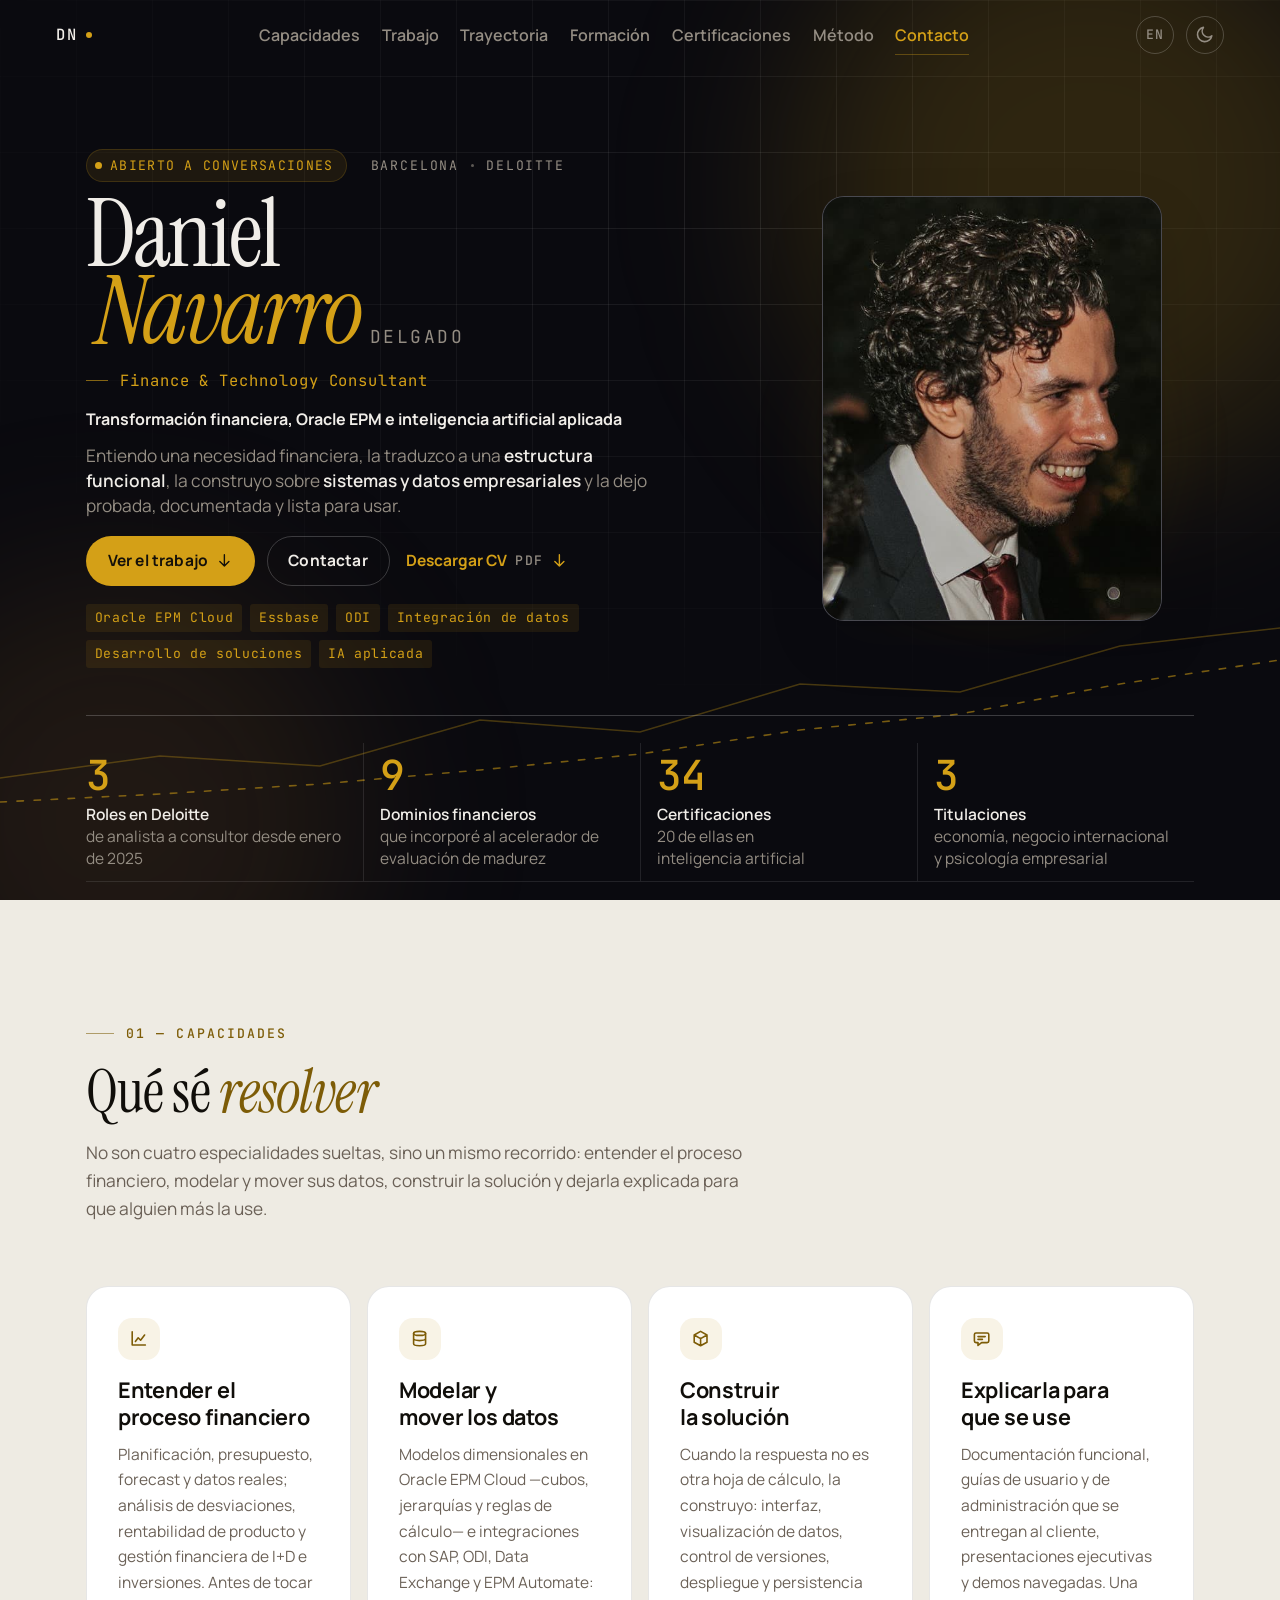
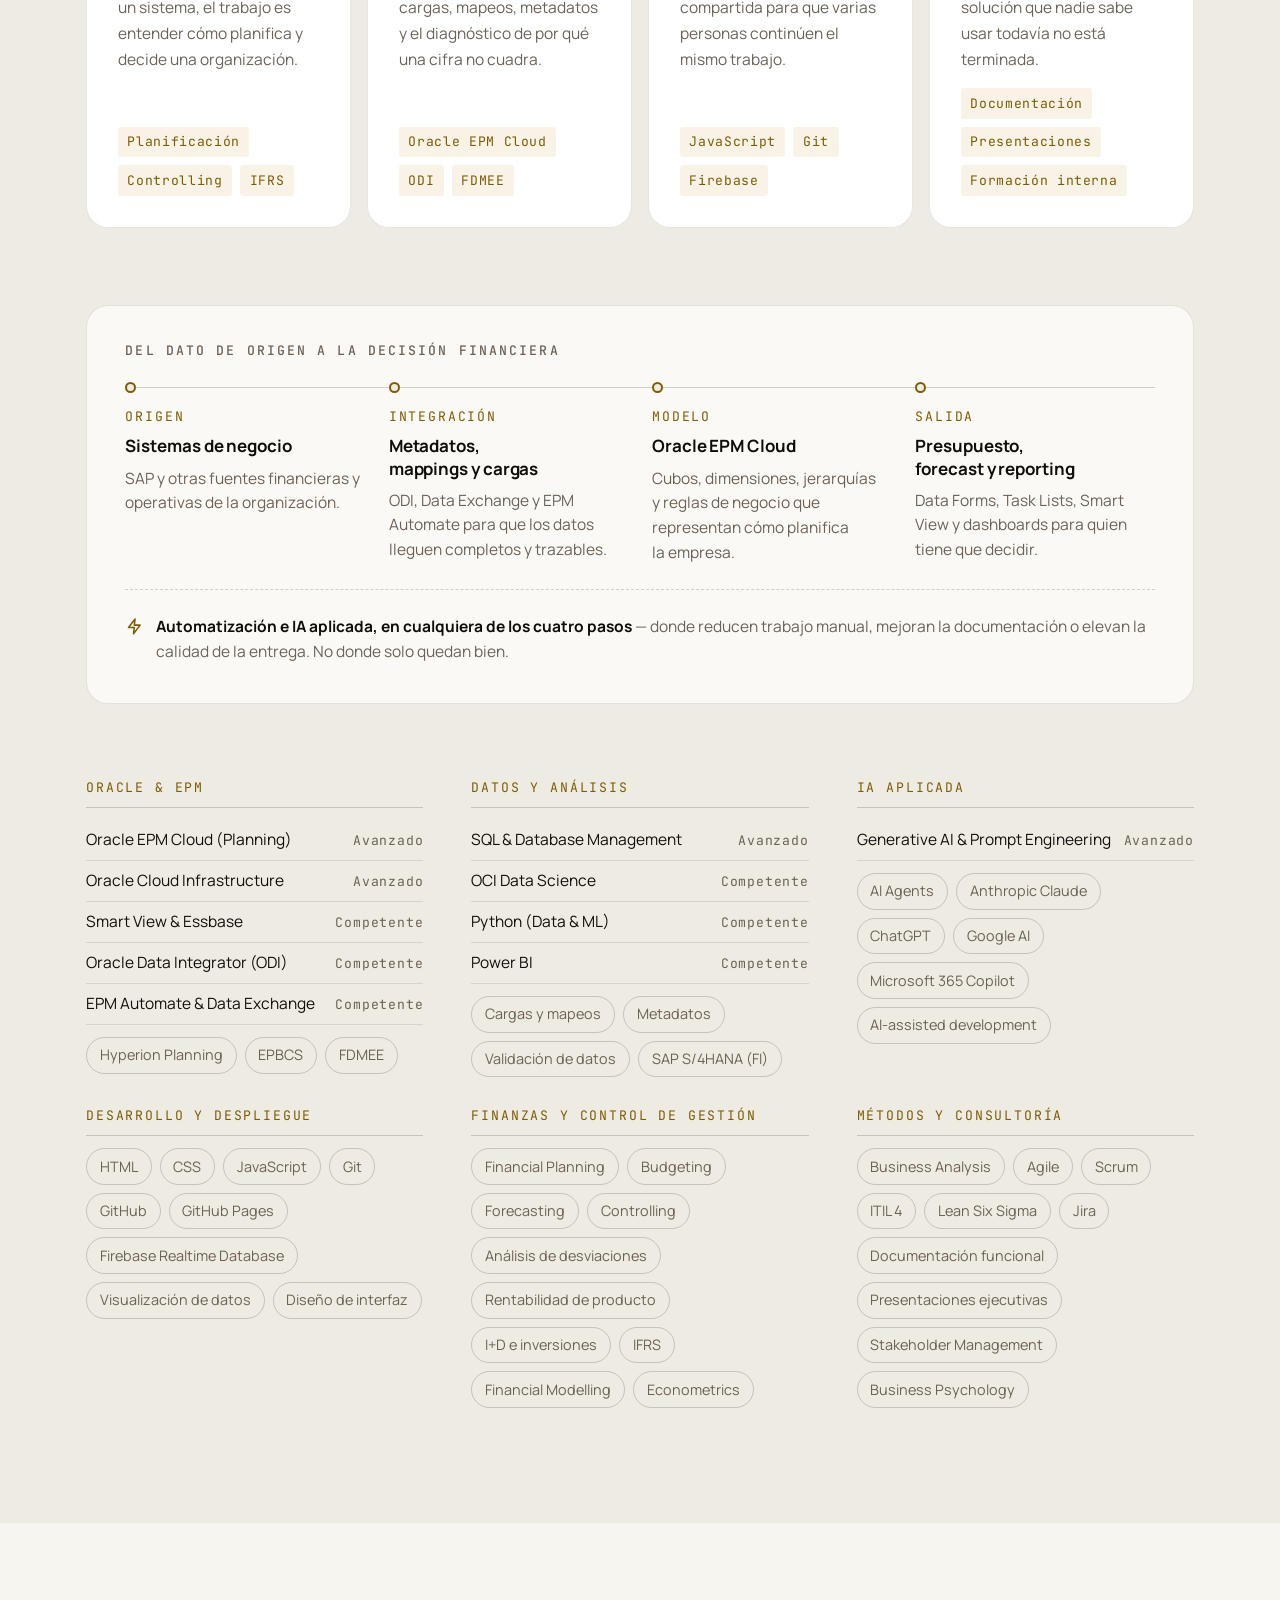
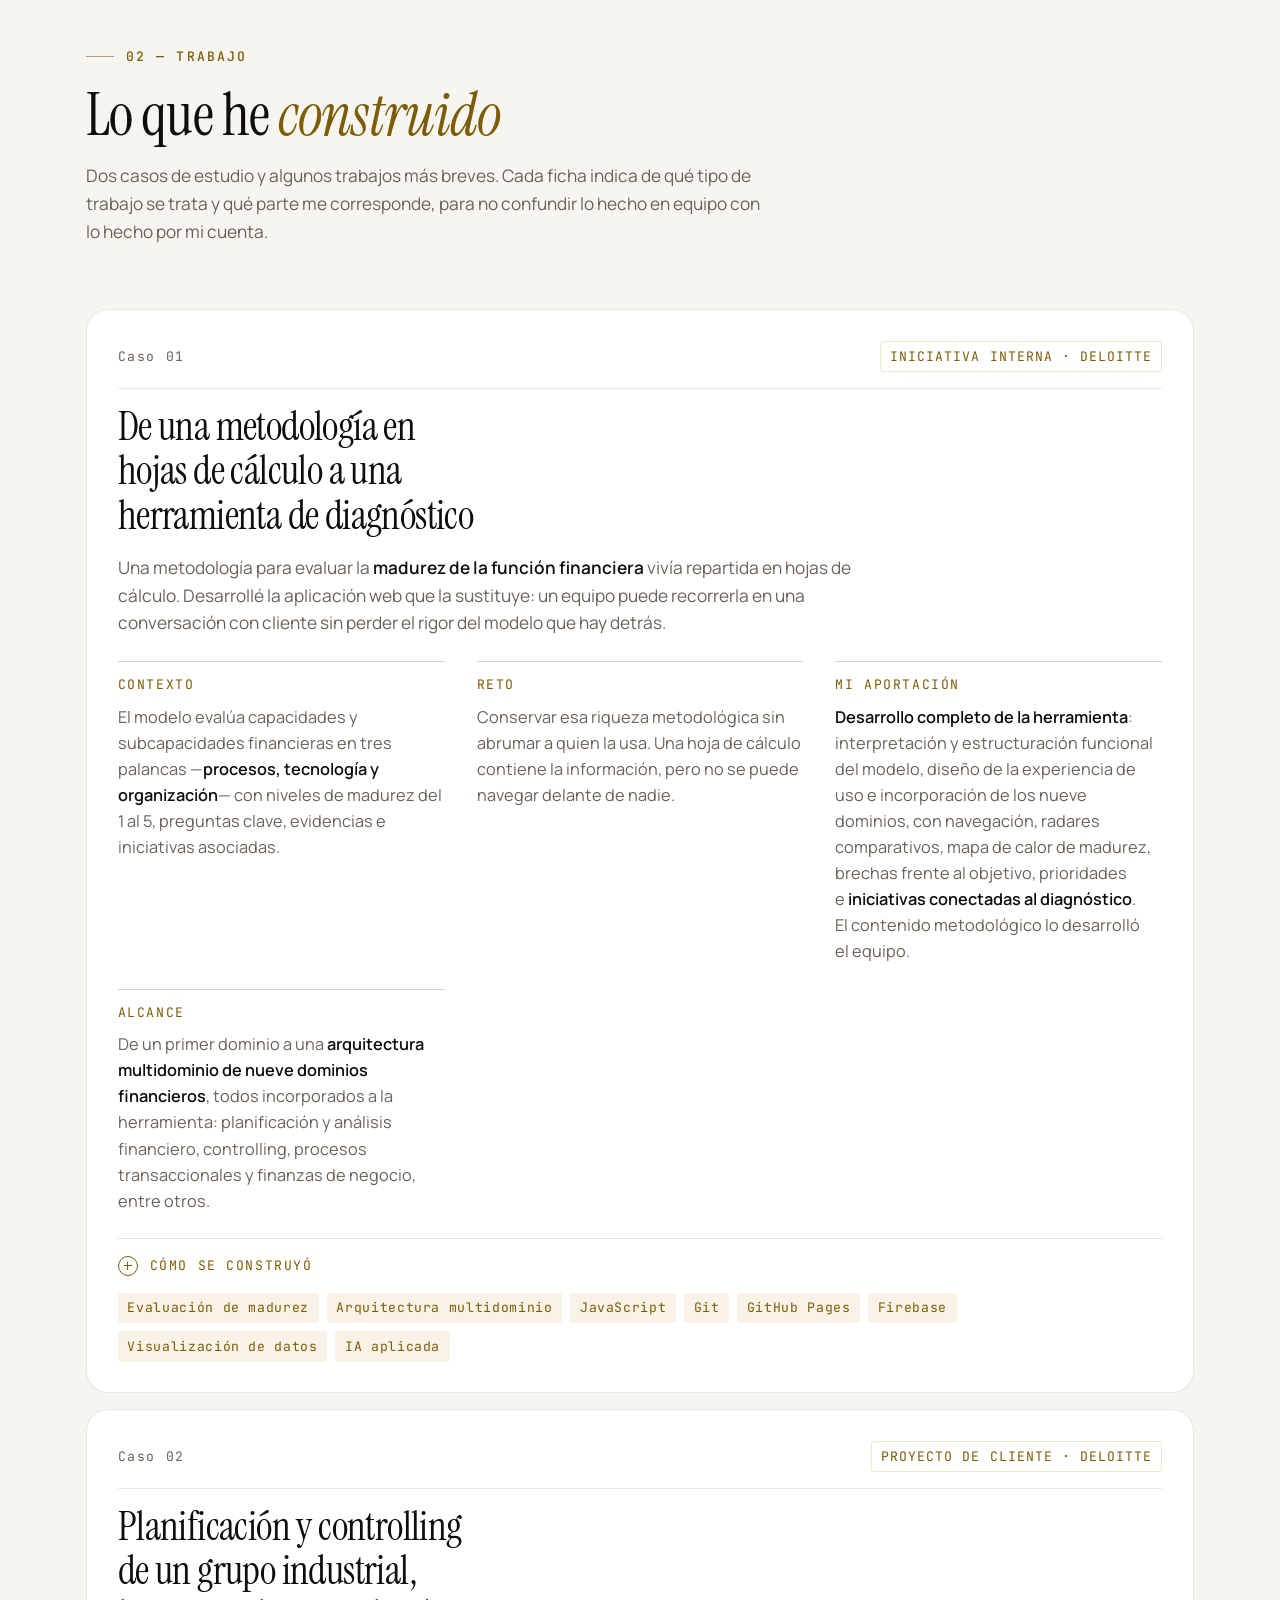
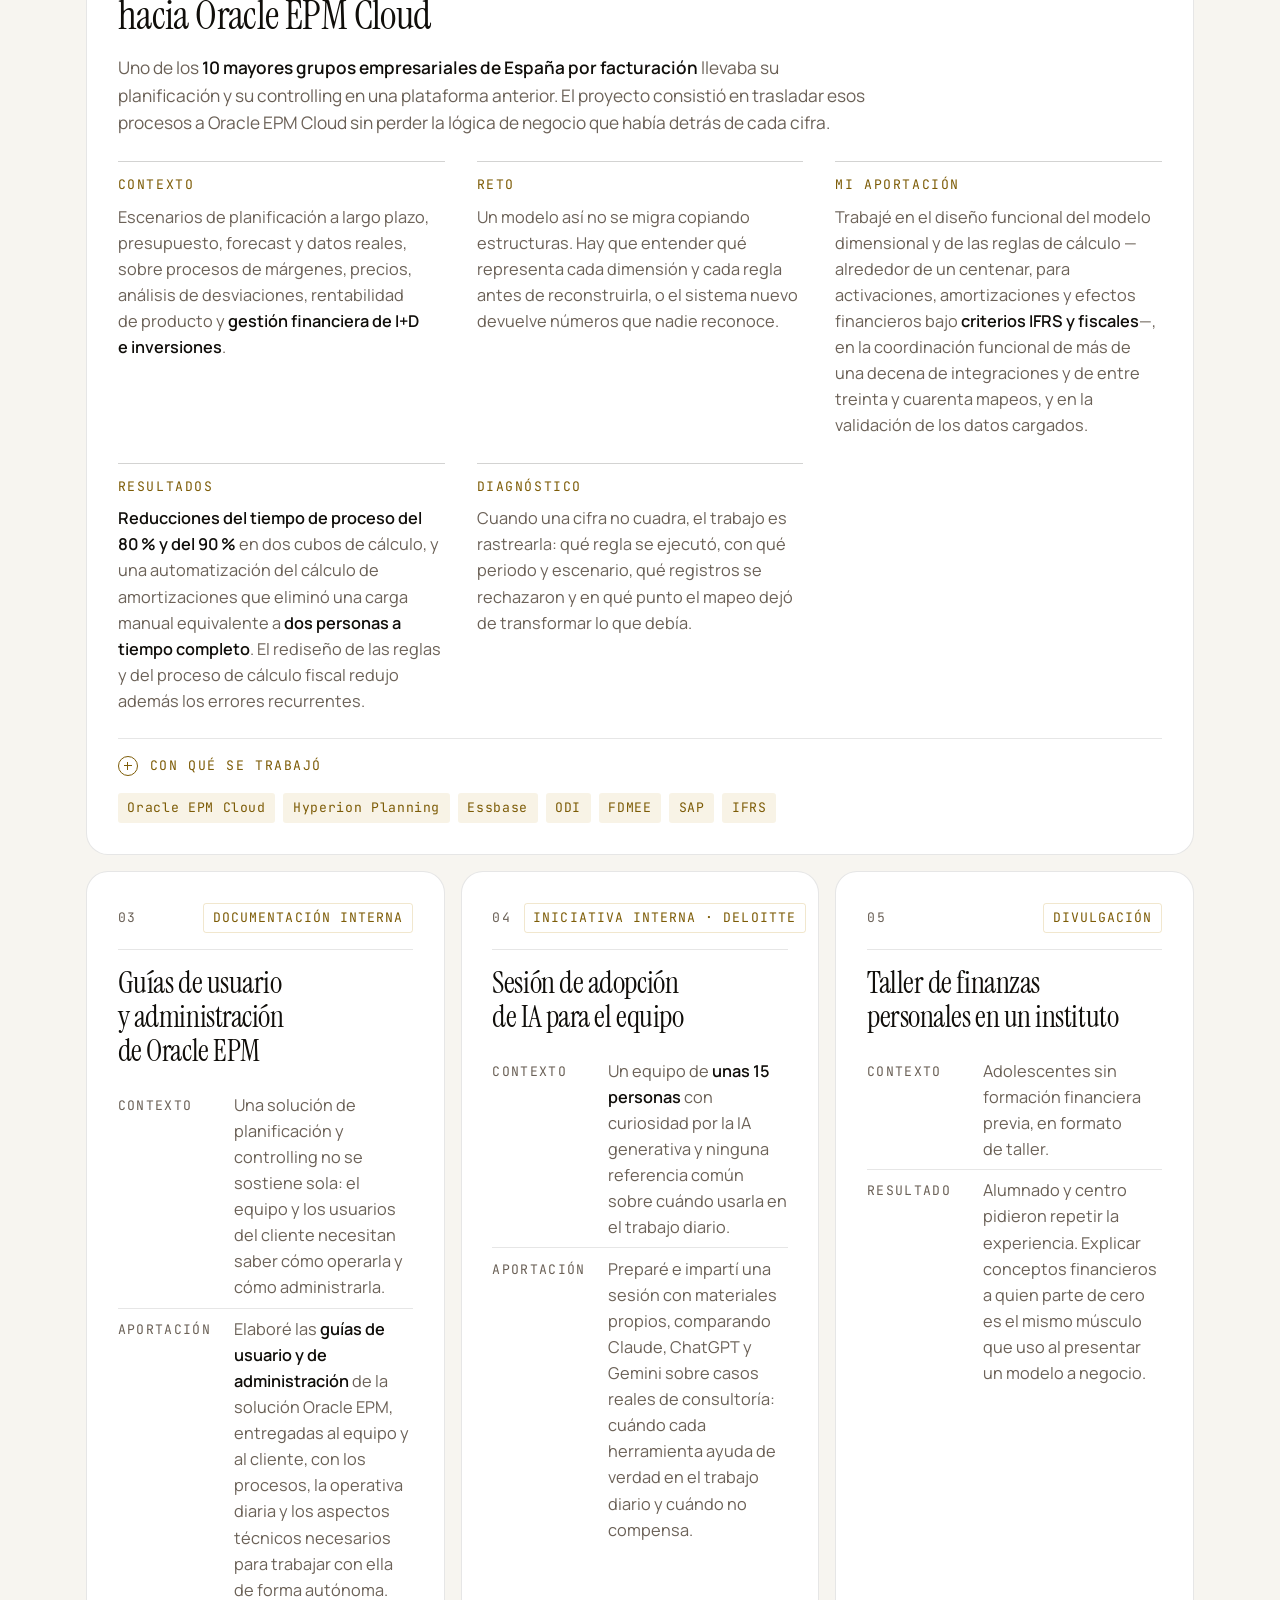
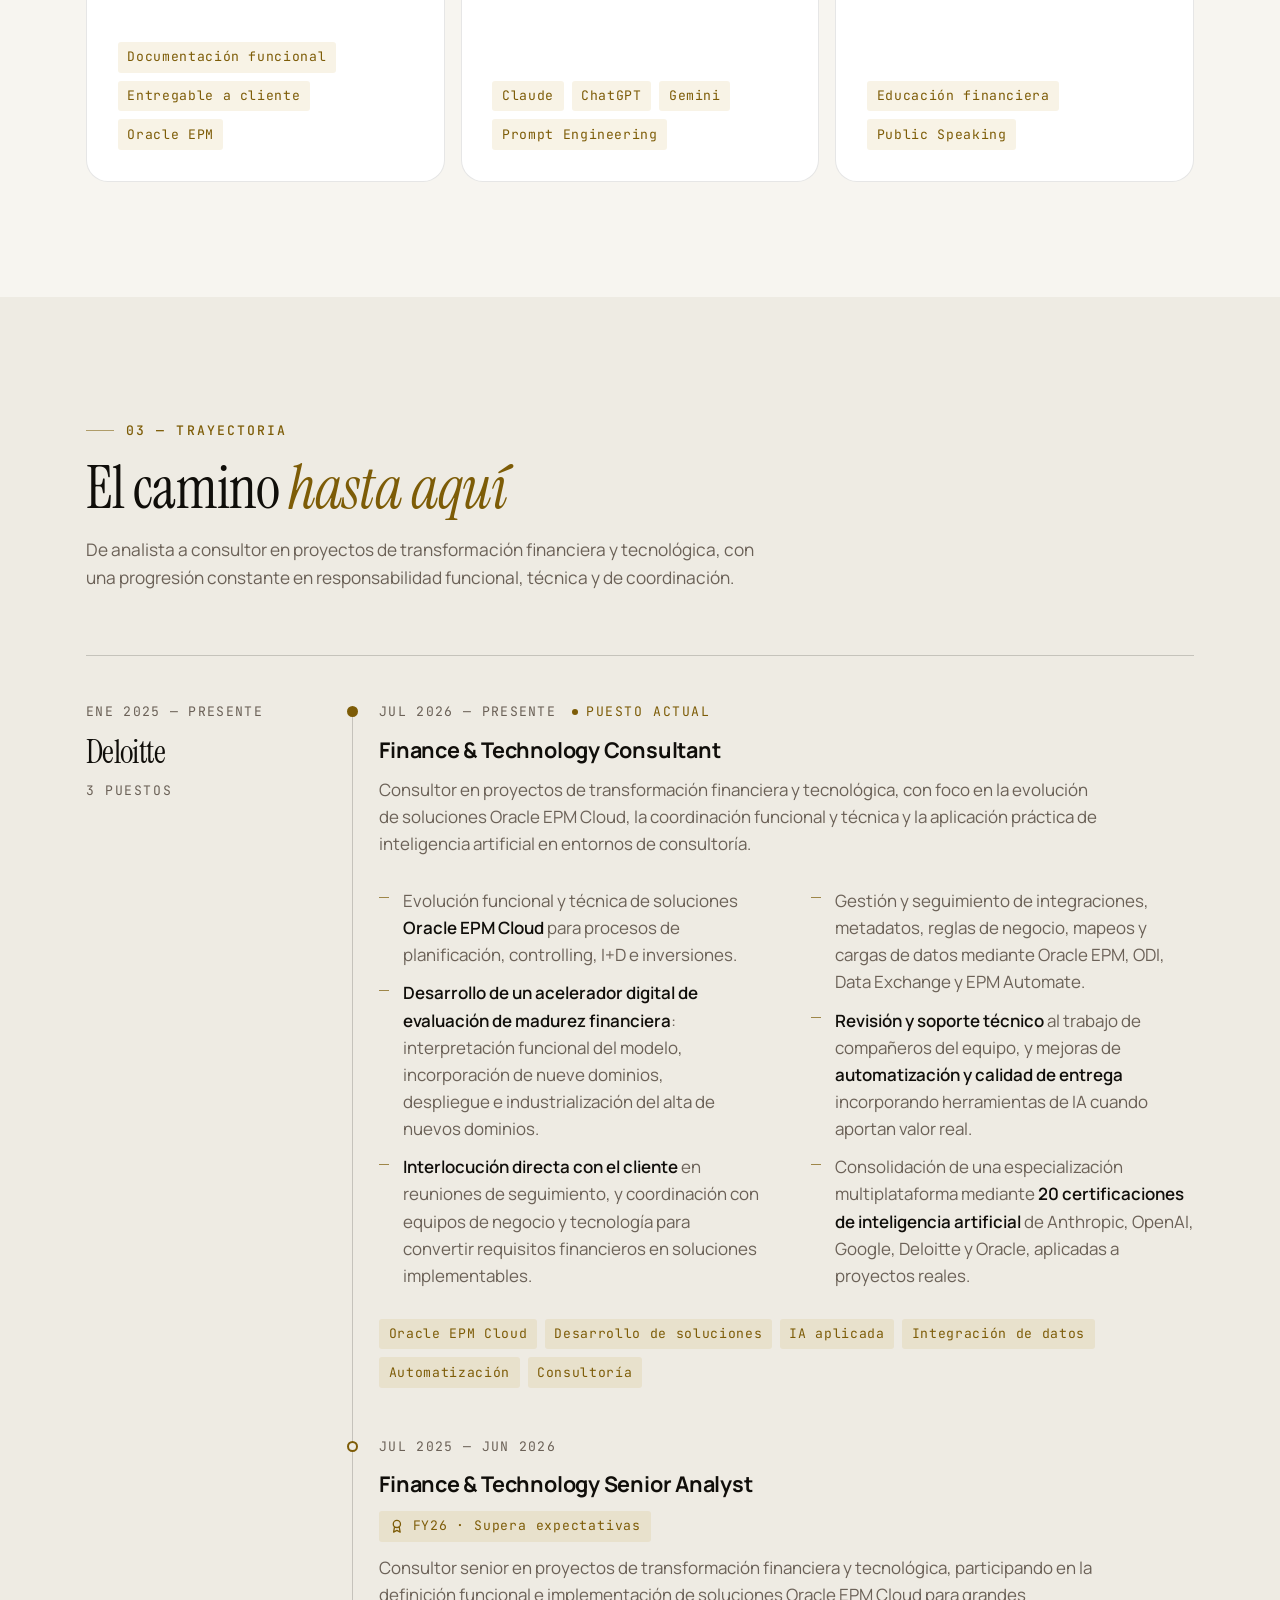
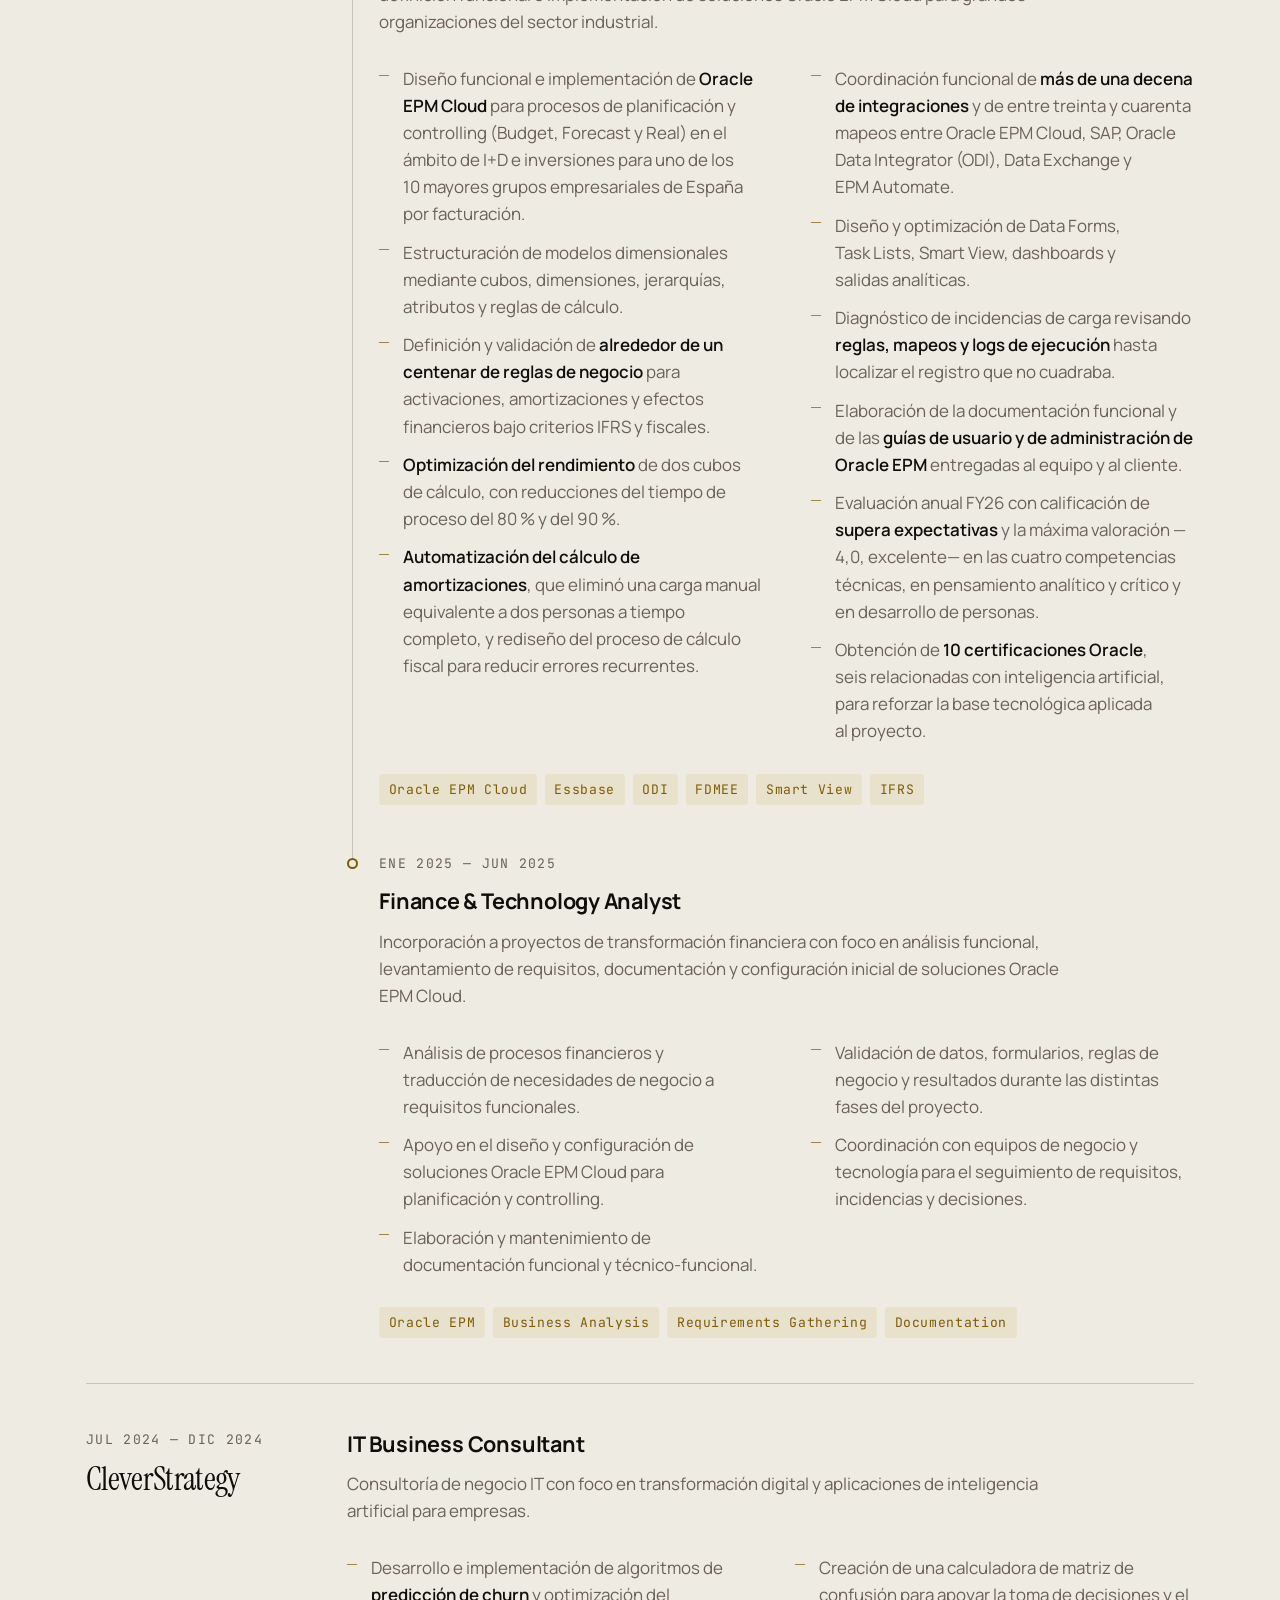
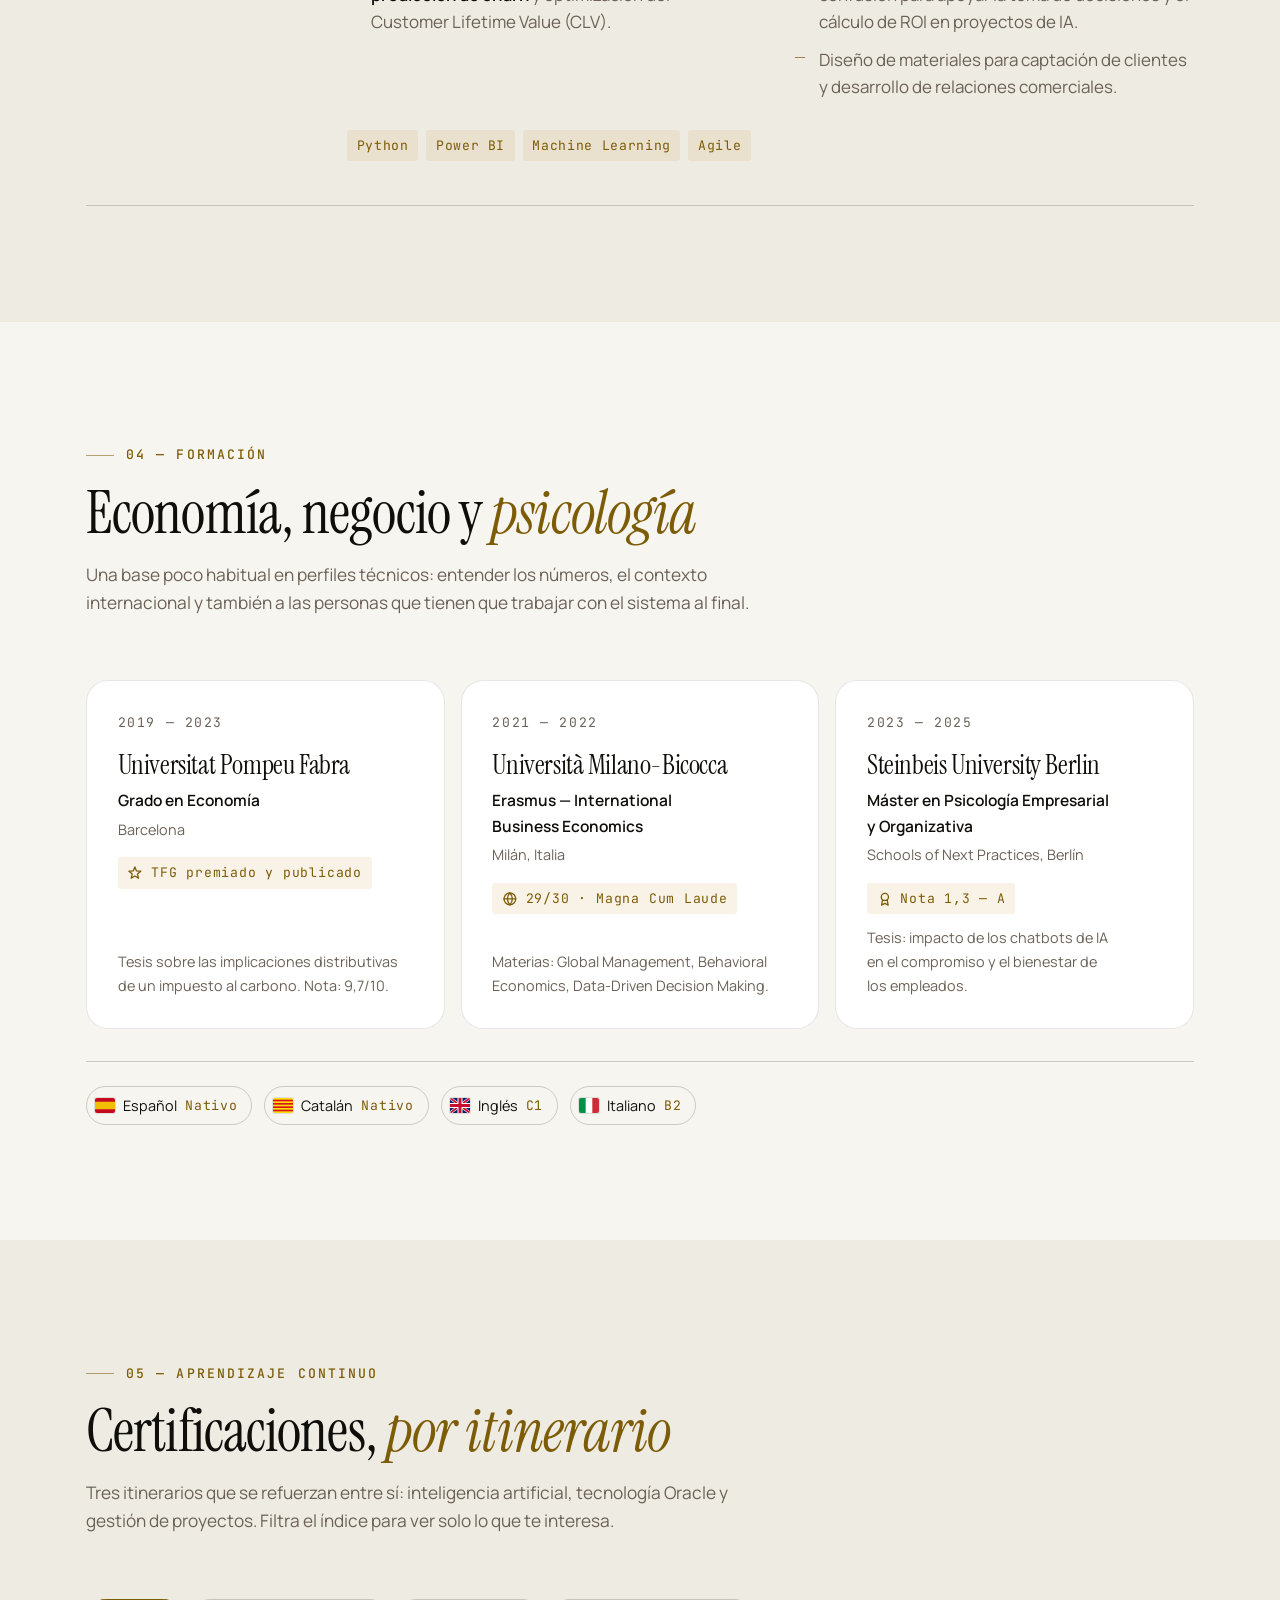
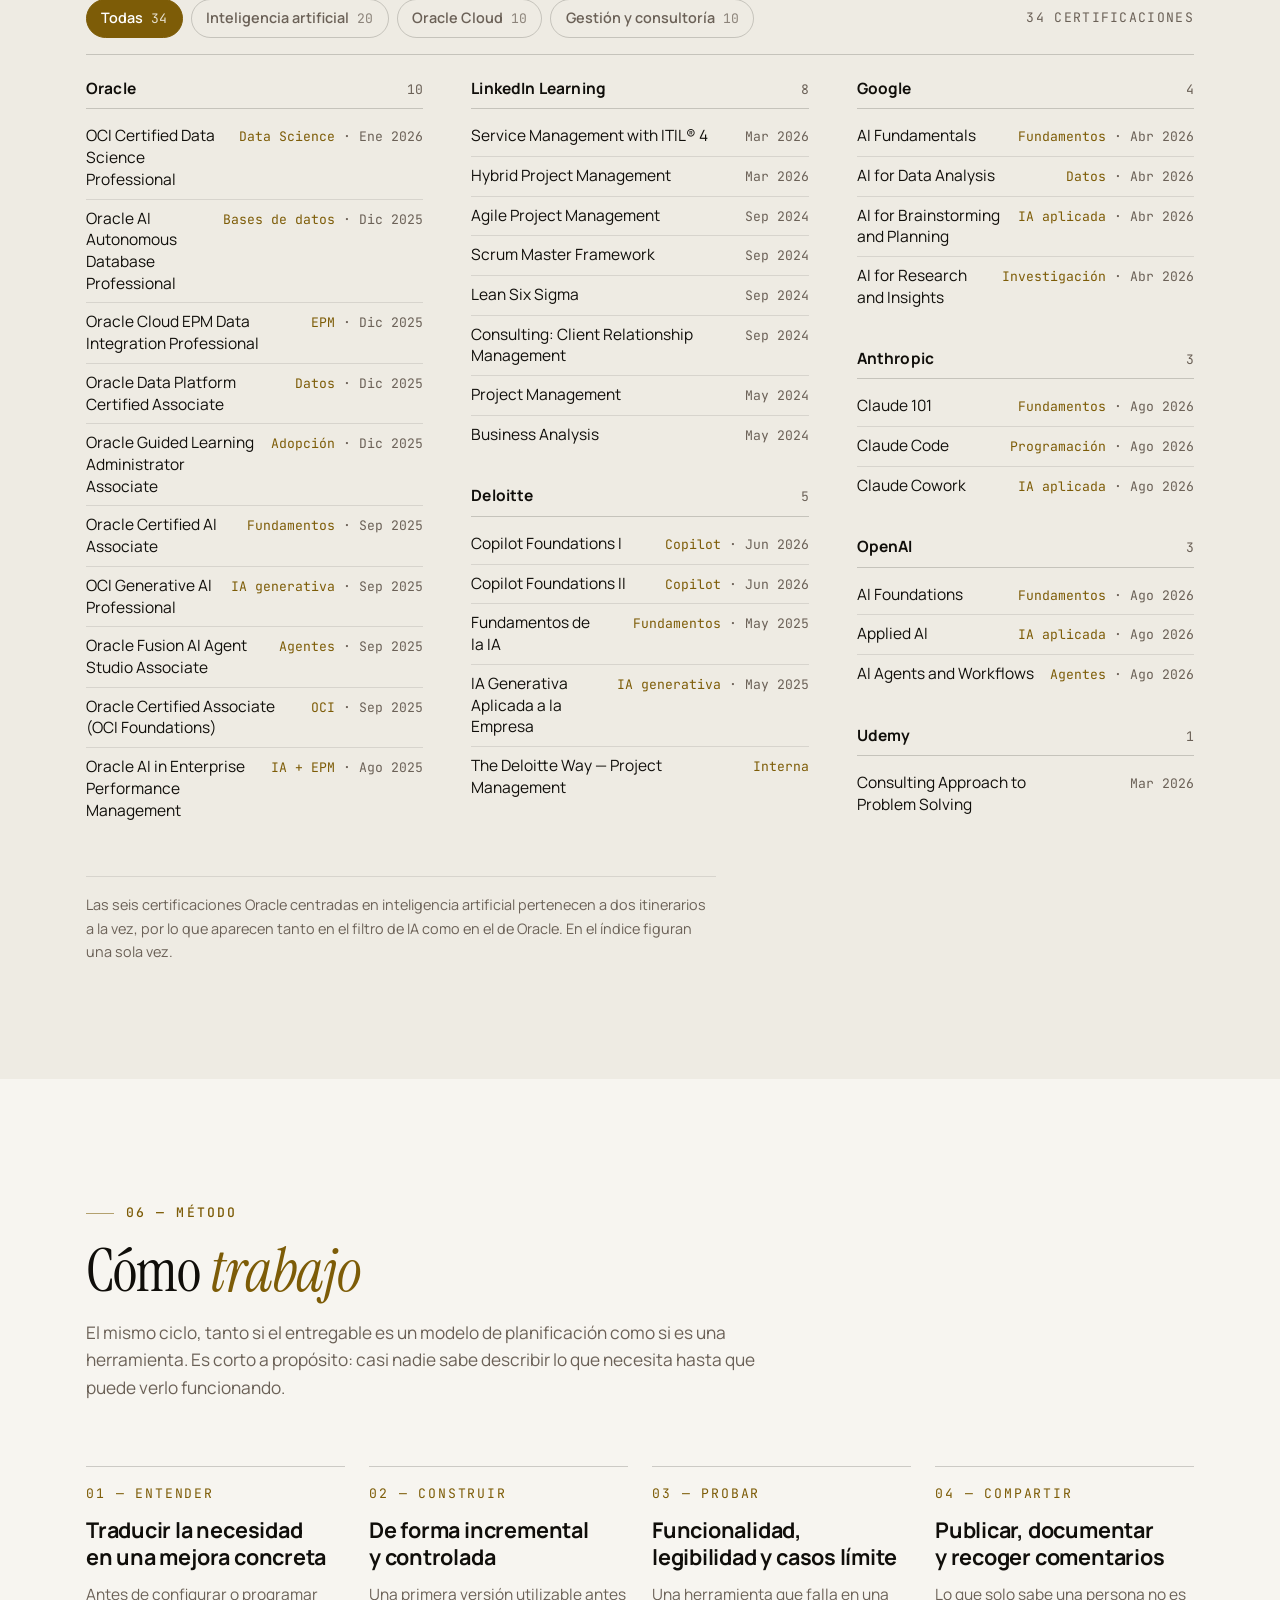
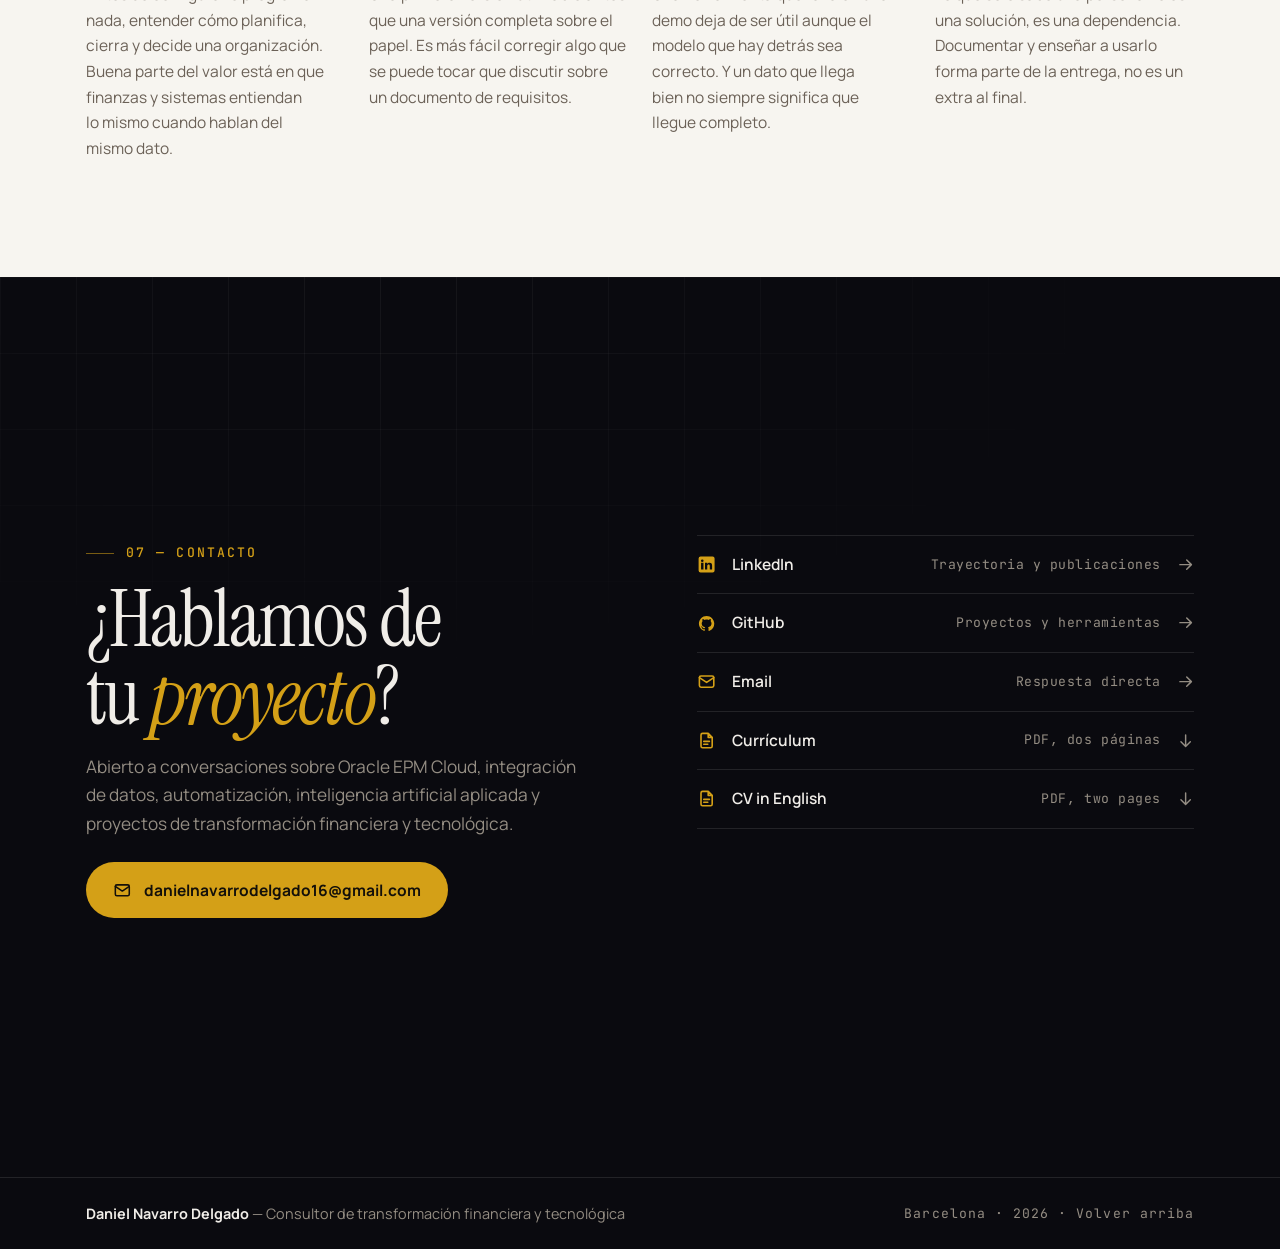
==== commit 6138eb1d: "Add the English version of the site en/index.html mirrors the Spanish page element by element (same " ====
--- a/index.html
+++ b/index.html
@@ -6,8 +6,8 @@
   <script>
     /* Se ejecuta antes de que se aplique el CSS, para que un visitante que
        eligió tema oscuro no vea un destello en claro al recargar. El resto
-       de la lógica del tema (icono, aria-pressed...) vive al final de la
-       página, junto con el resto del script. */
+       de la lógica del tema (etiqueta, aria-pressed...) vive en
+       assets/site.js, junto con el resto del script. */
     (function () {
       try {
         var stored = localStorage.getItem('theme');
@@ -35,6 +35,7 @@
   <meta property="og:type" content="profile" />
   <meta property="og:url" content="https://danielnavarro1600.github.io/" />
   <meta property="og:locale" content="es_ES" />
+  <meta property="og:locale:alternate" content="en_GB" />
   <meta property="og:site_name" content="Daniel Navarro Delgado" />
   <meta name="twitter:card" content="summary_large_image" />
   <meta name="twitter:title" content="Daniel Navarro Delgado — Consultor de transformación financiera y tecnológica" />
@@ -43,6 +44,11 @@
   <meta name="twitter:image:alt" content="Retrato de Daniel Navarro Delgado junto a su nombre y su cargo, Finance &amp; Technology Consultant: transformación financiera, Oracle EPM e inteligencia artificial aplicada." />
 
   <link rel="canonical" href="https://danielnavarro1600.github.io/" />
+  <!-- La misma página en cada idioma, para que los buscadores muestren la
+       versión que corresponde a quien busca. -->
+  <link rel="alternate" hreflang="es" href="https://danielnavarro1600.github.io/" />
+  <link rel="alternate" hreflang="en" href="https://danielnavarro1600.github.io/en/" />
+  <link rel="alternate" hreflang="x-default" href="https://danielnavarro1600.github.io/" />
   <link rel="icon" type="image/png" href="img/favicon.png" />
 
   <link rel="preconnect" href="https://fonts.googleapis.com" />
@@ -161,6 +167,7 @@
   </div>
 
   <div class="nav-tools">
+    <a class="icon-btn lang-switch" href="en/" hreflang="en" lang="en">EN<span class="sr-only"> · English version</span></a>
     <button class="icon-btn" id="themeToggle" onclick="toggleTheme()" aria-pressed="false" data-label-dark="Activar tema oscuro" data-label-light="Activar tema claro">
       <svg class="icon theme-moon" aria-hidden="true" focusable="false"><use href="#i-moon"/></svg>
       <svg class="icon theme-sun" aria-hidden="true" focusable="false"><use href="#i-sun"/></svg>
--- a/assets/site.css
+++ b/assets/site.css
@@ -482,6 +482,16 @@
    según data-theme, así que el JS ya no tiene que cambiar el icono. */
 .theme-sun, [data-theme="dark"] .theme-moon { display: none; }
 [data-theme="dark"] .theme-sun { display: inline-block; }
+
+/* Selector de idioma: el mismo círculo que el botón de tema, con el código
+   del otro idioma (EN / ES) en monoespaciada en lugar de un icono. */
+.lang-switch {
+  font-family: var(--font-mono);
+  font-size: var(--fs-micro);
+  font-weight: 500;
+  letter-spacing: 0.06em;
+  line-height: 1;
+}
 
 .hamburger {
   display: none;
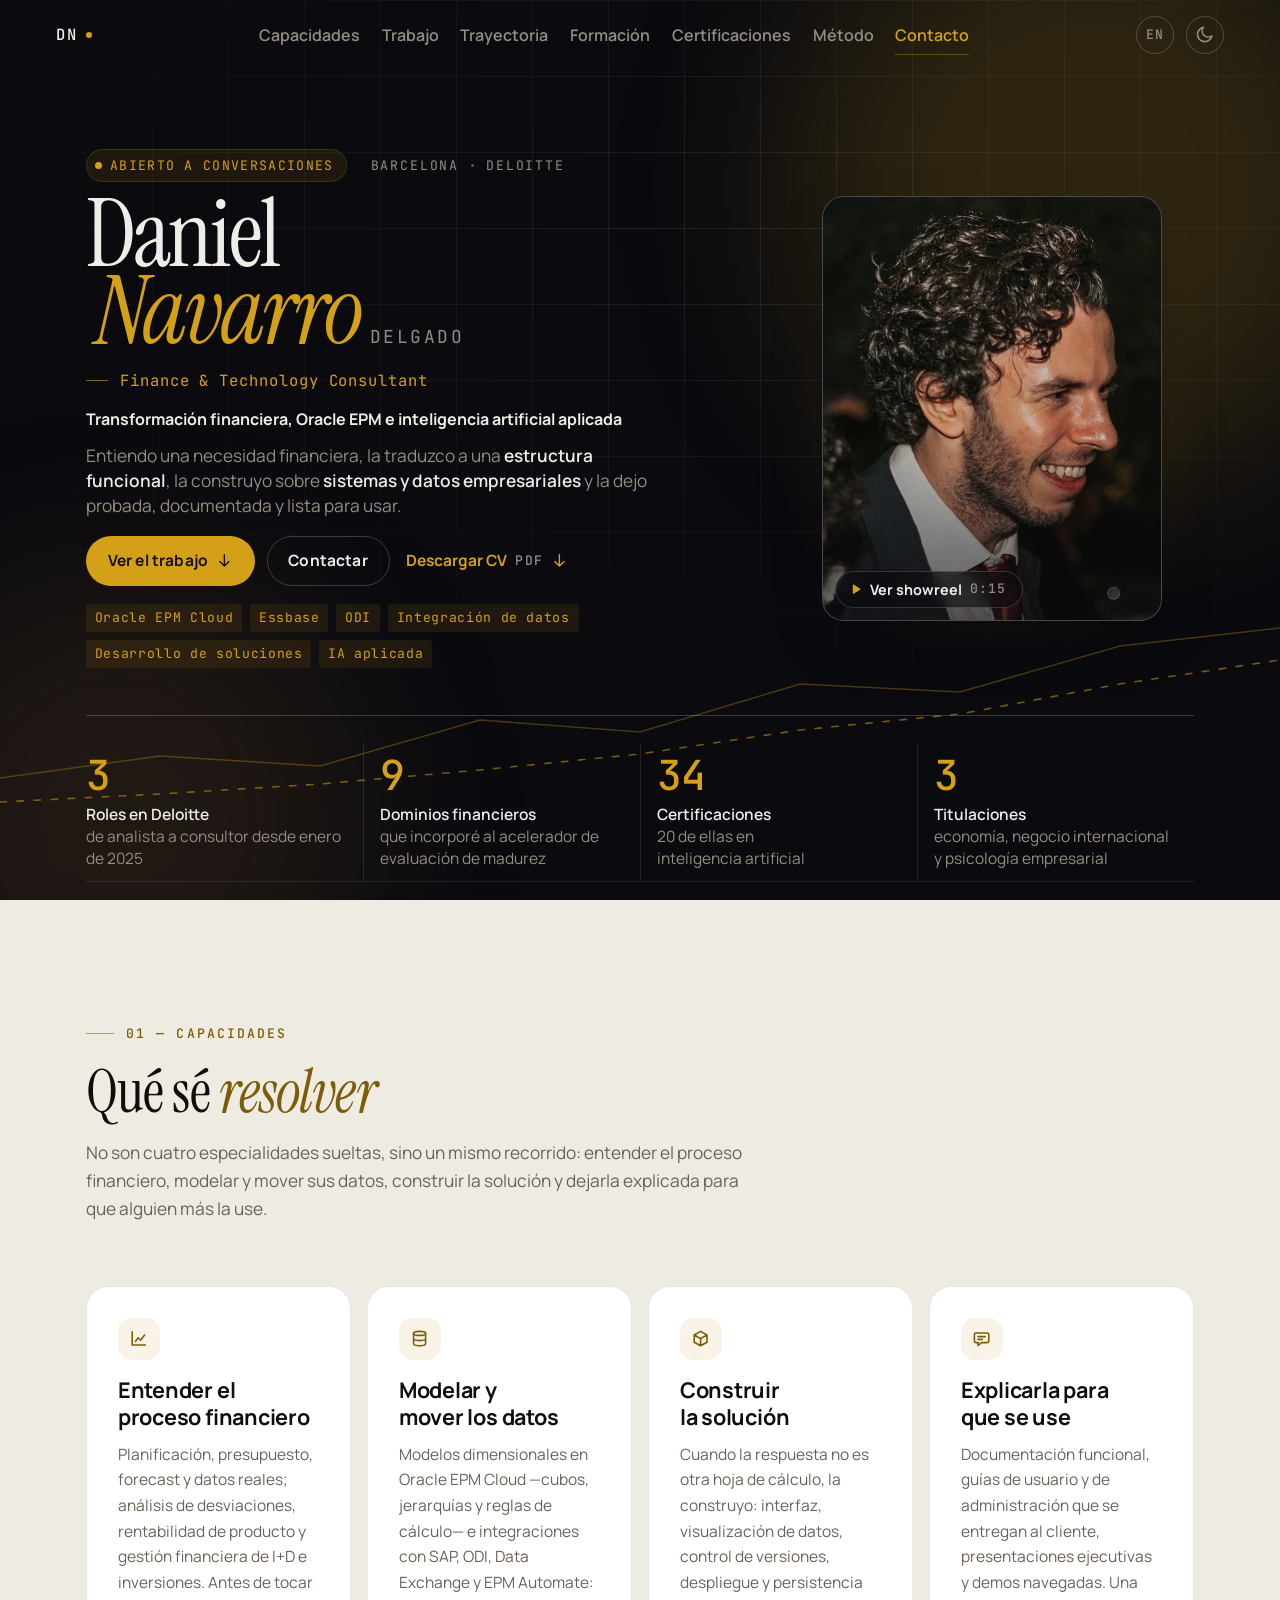
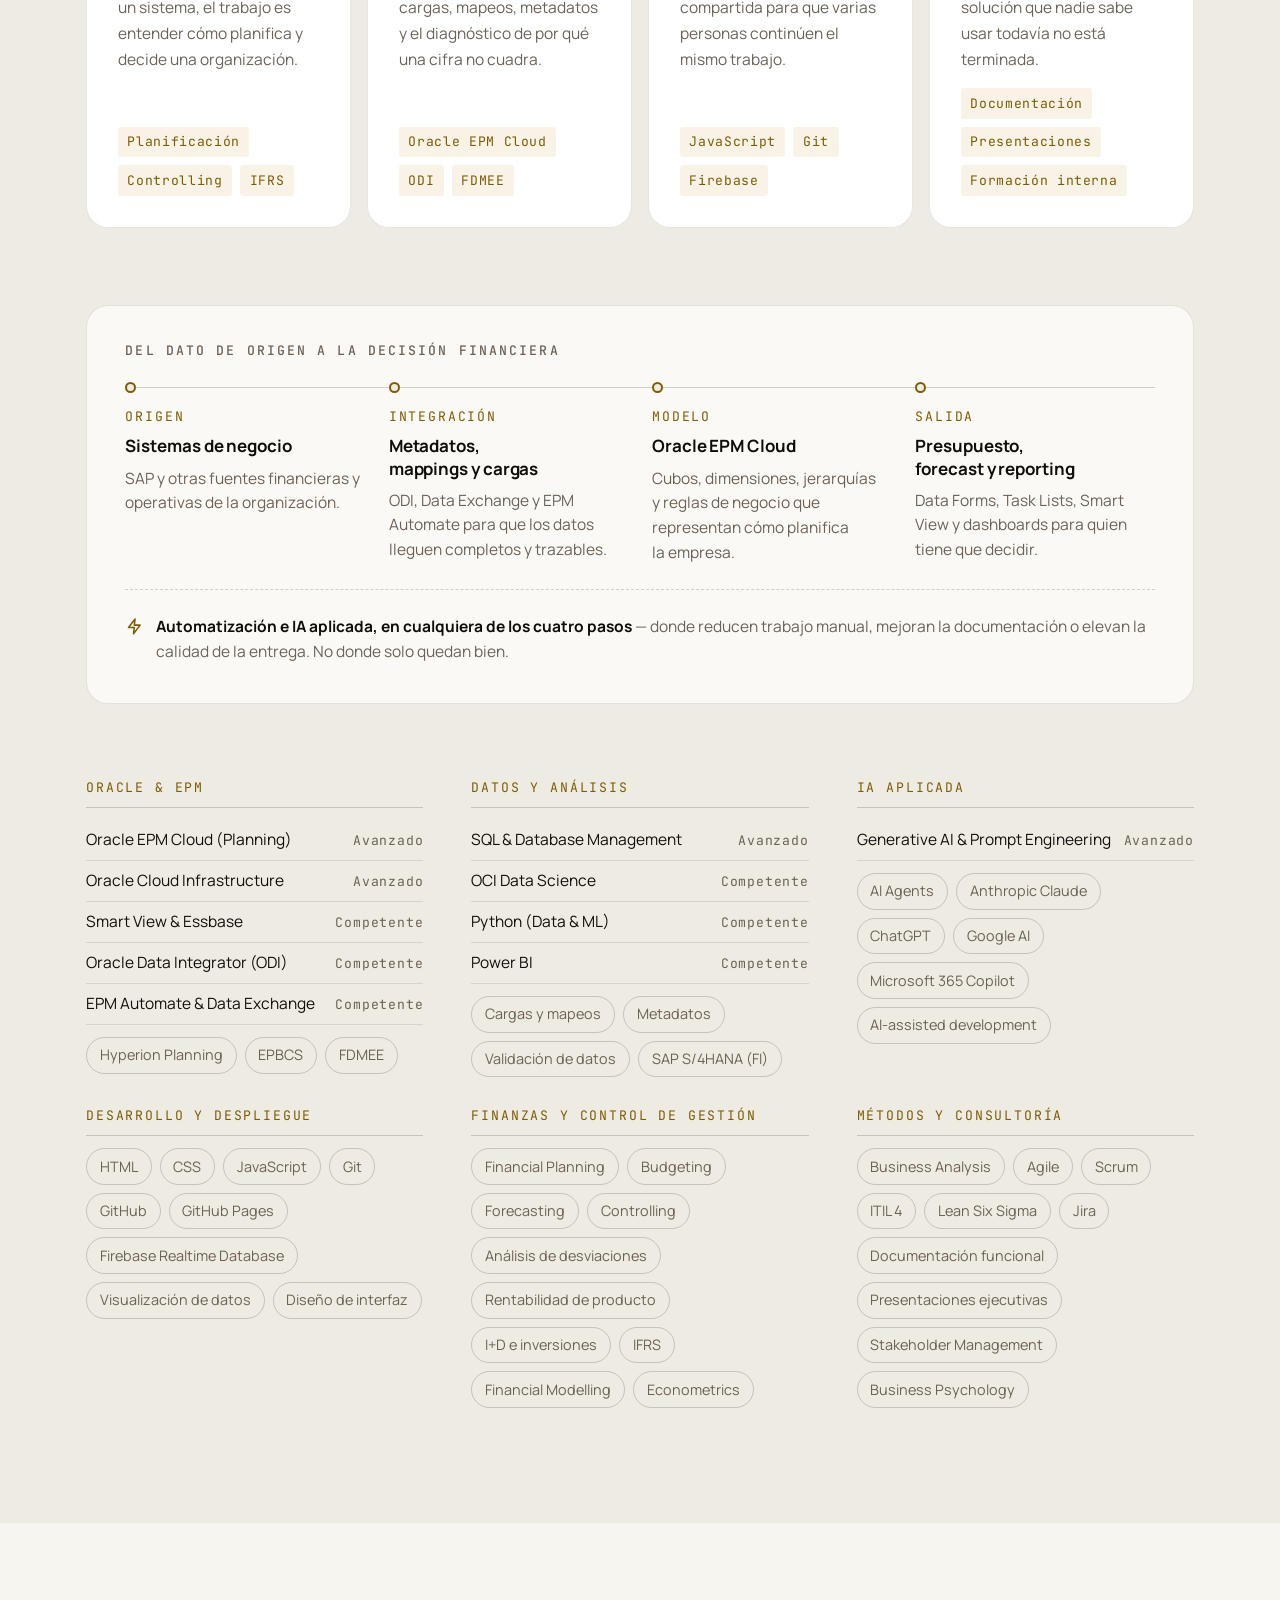
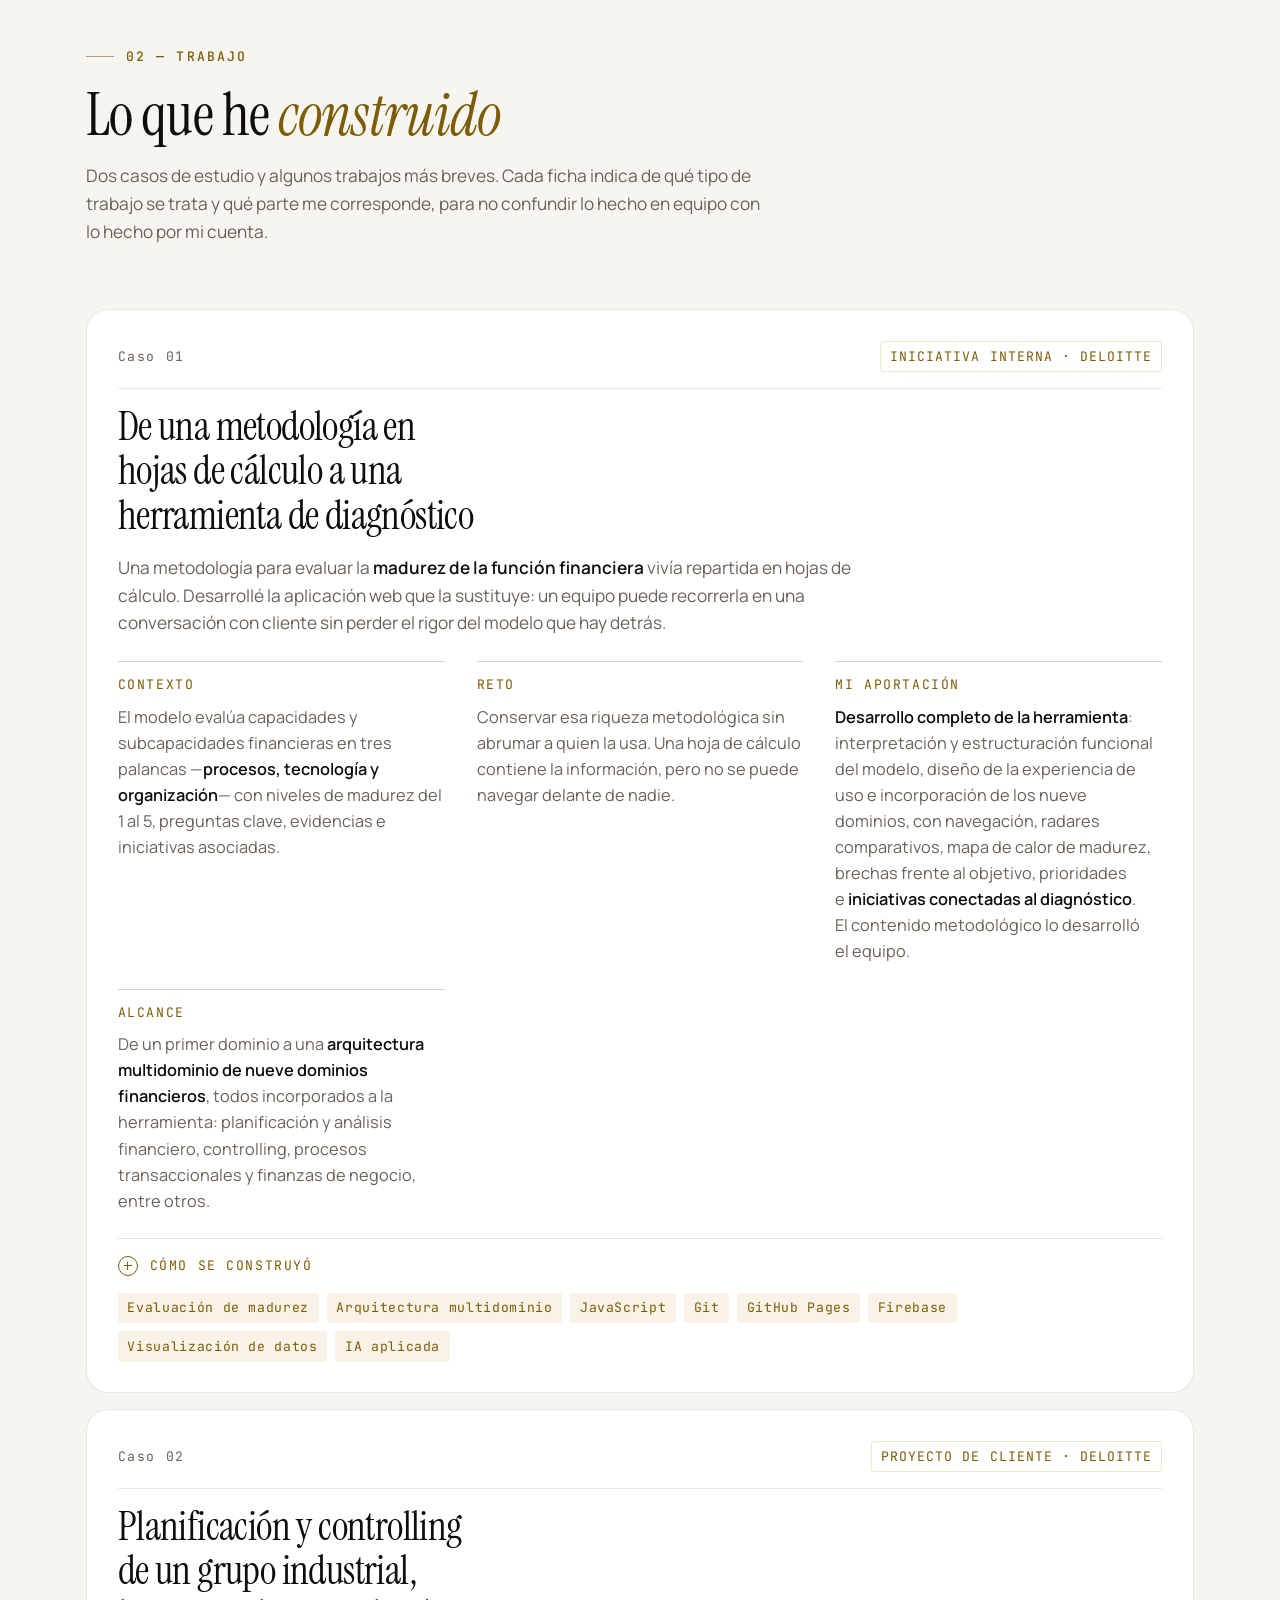
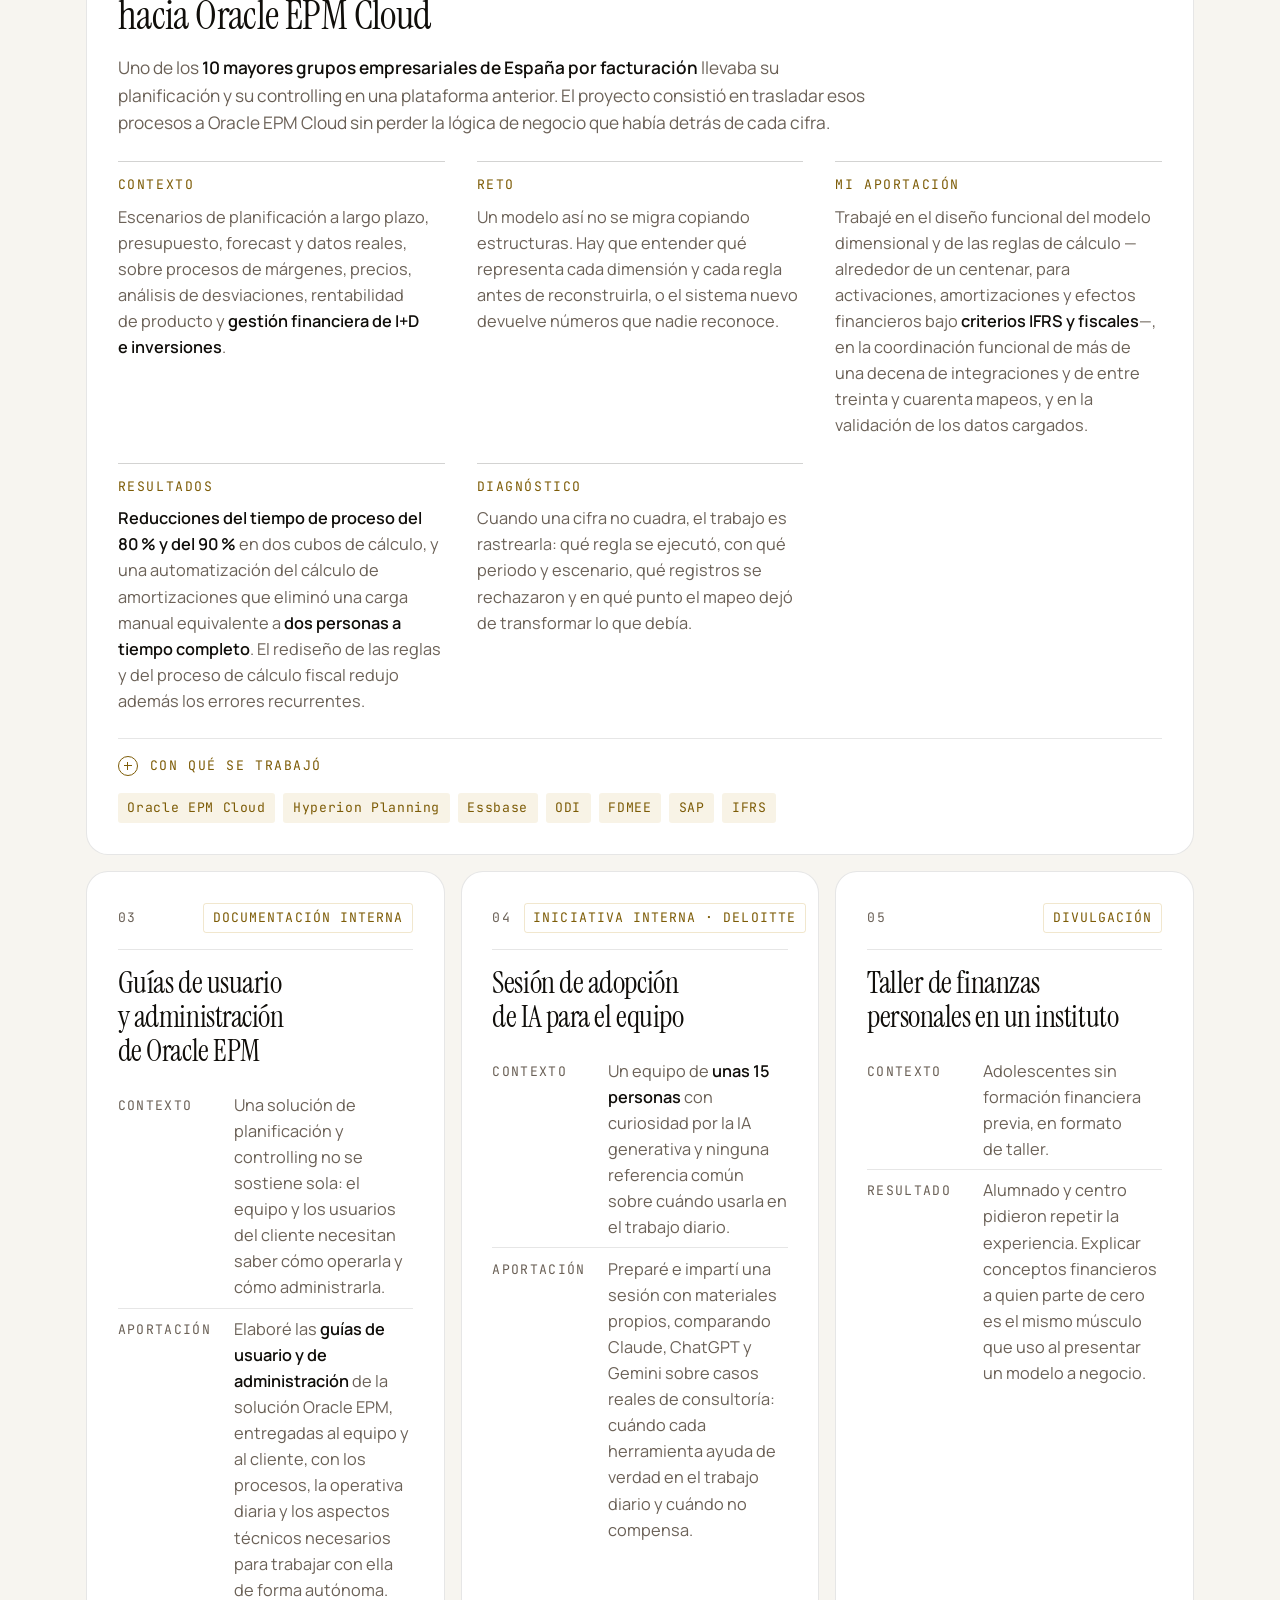
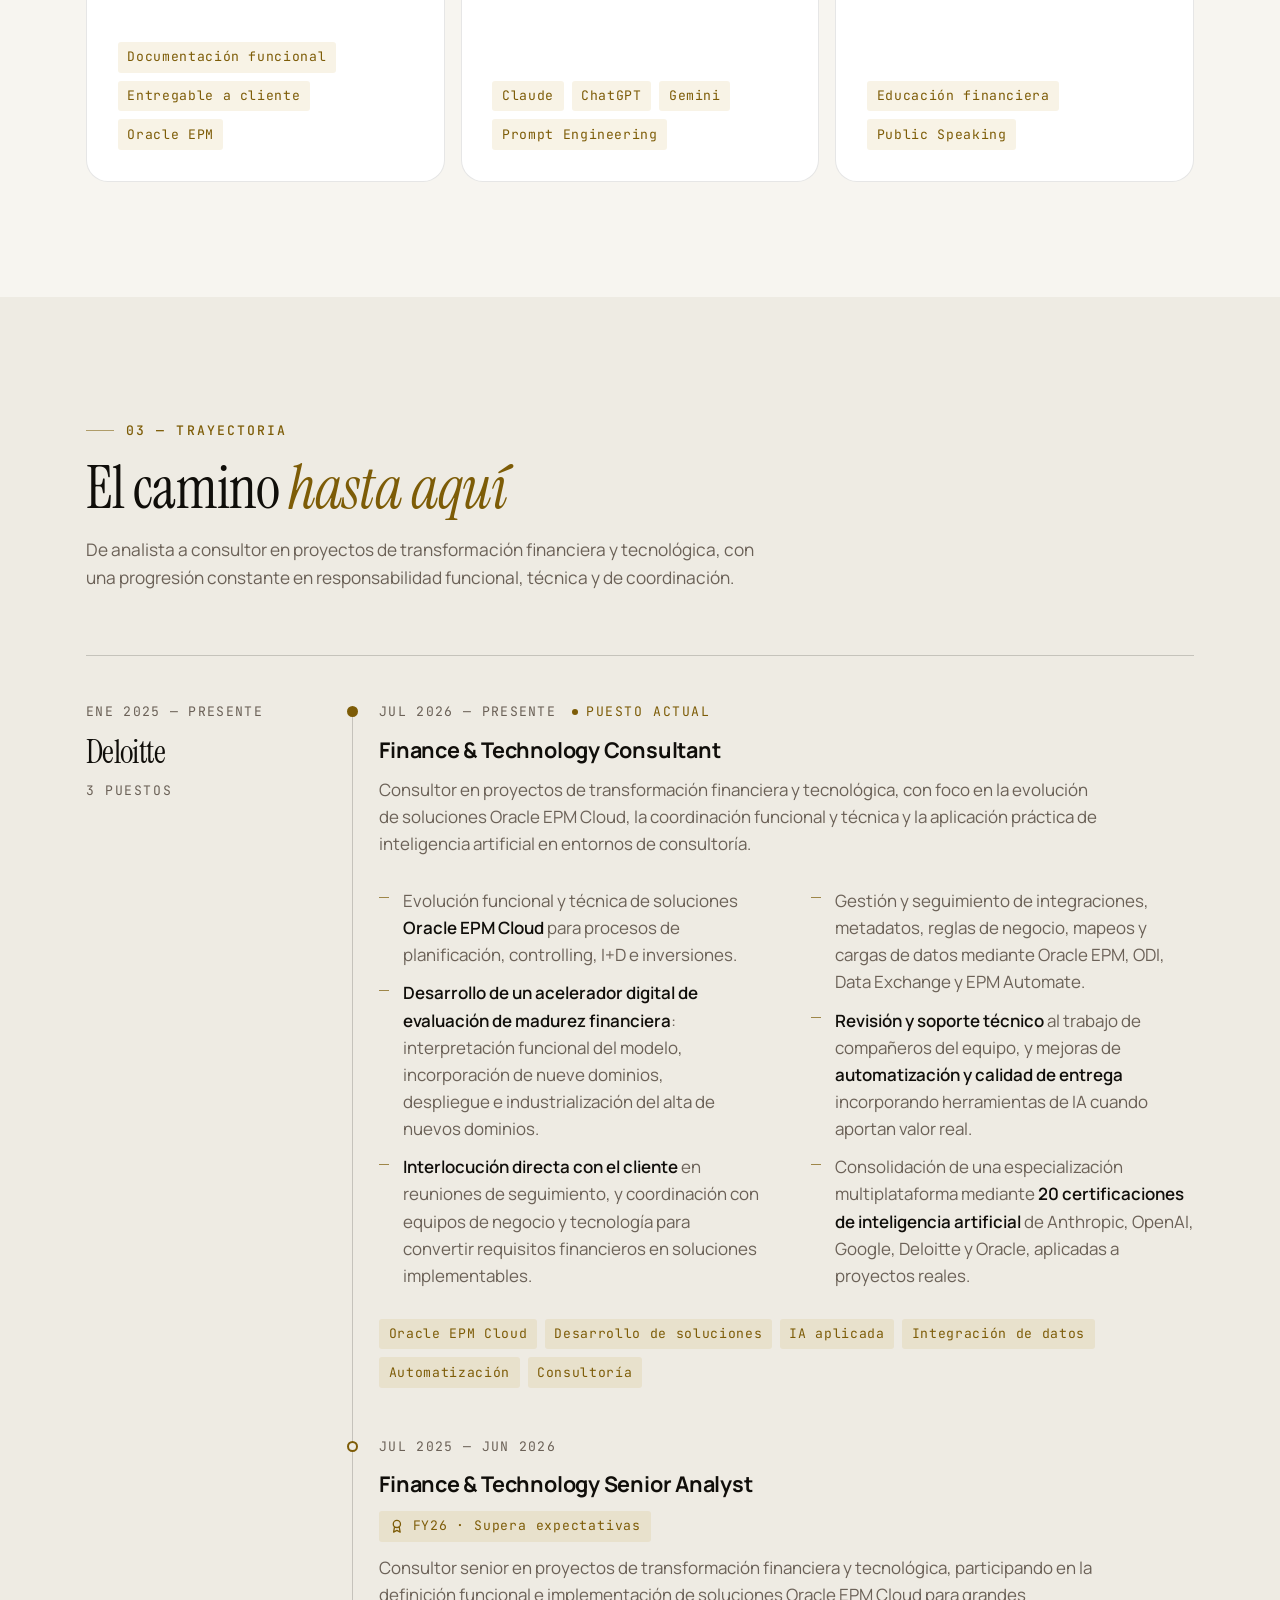
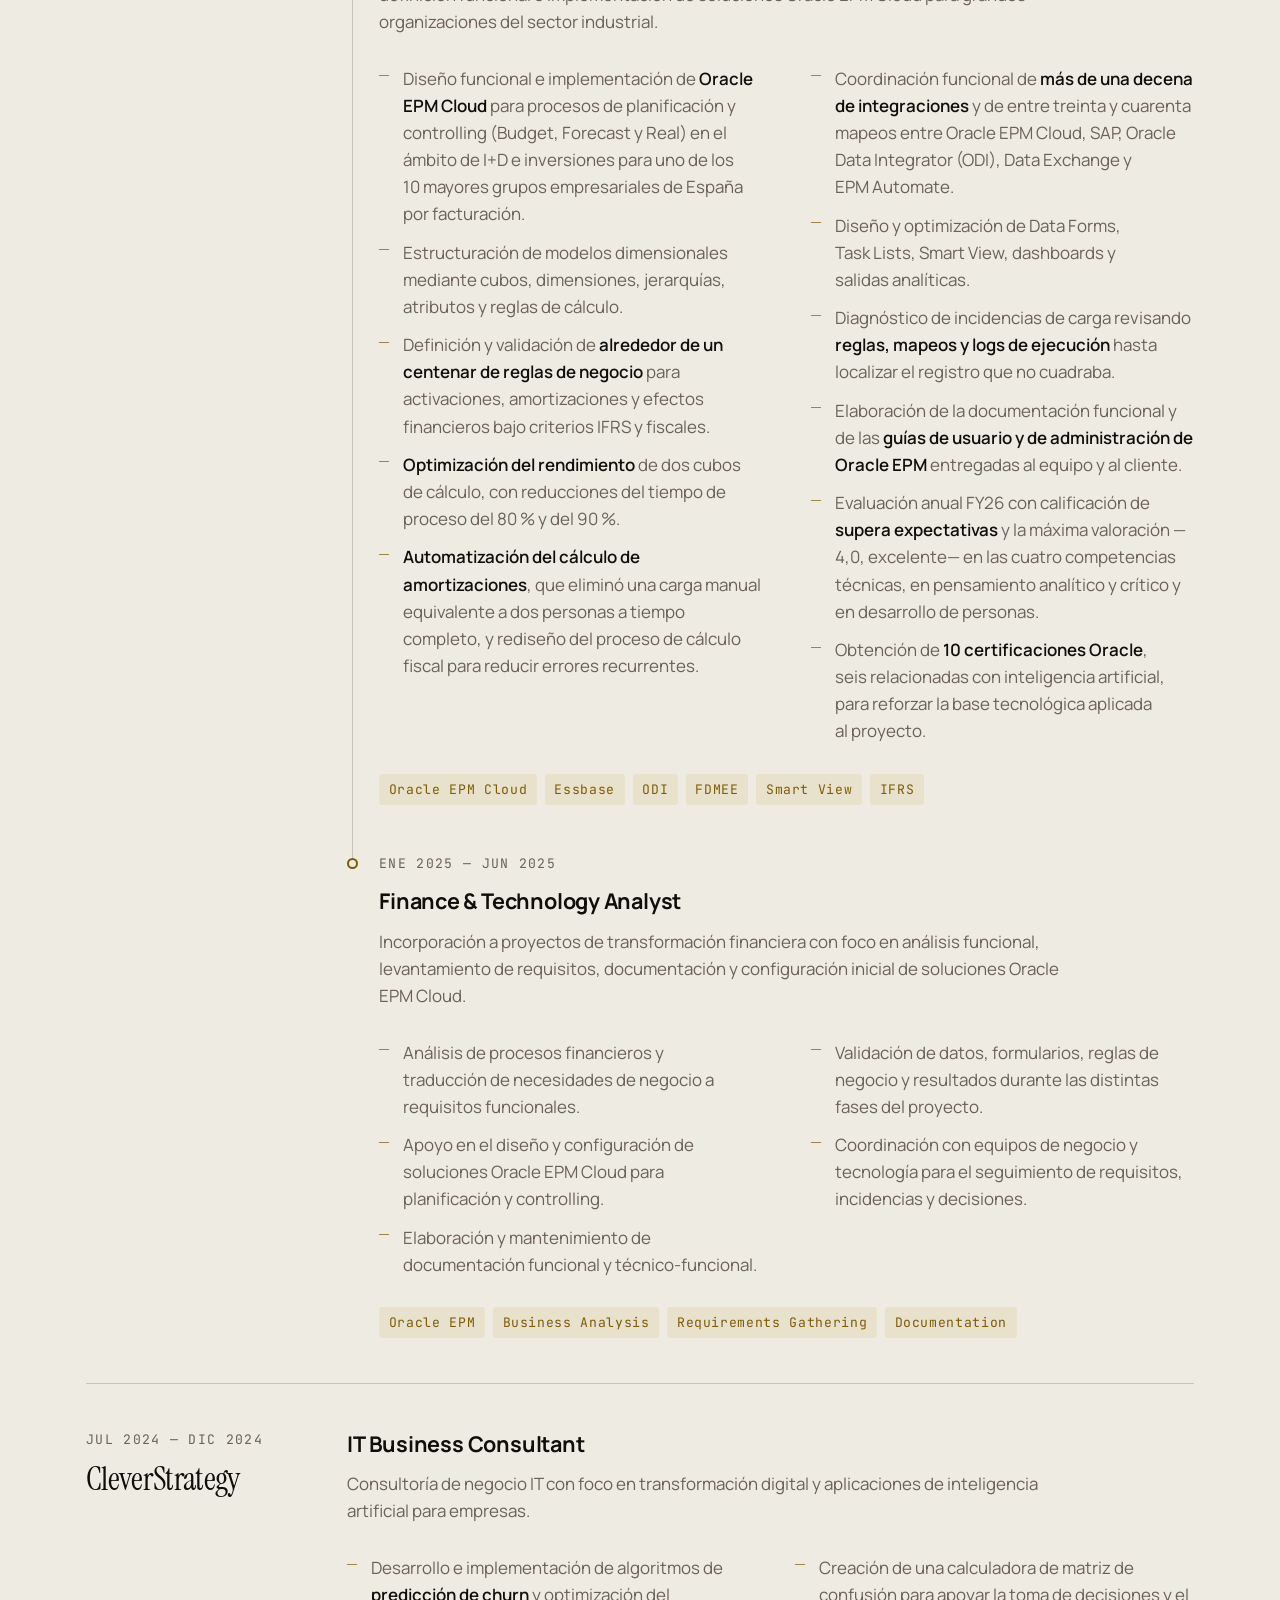
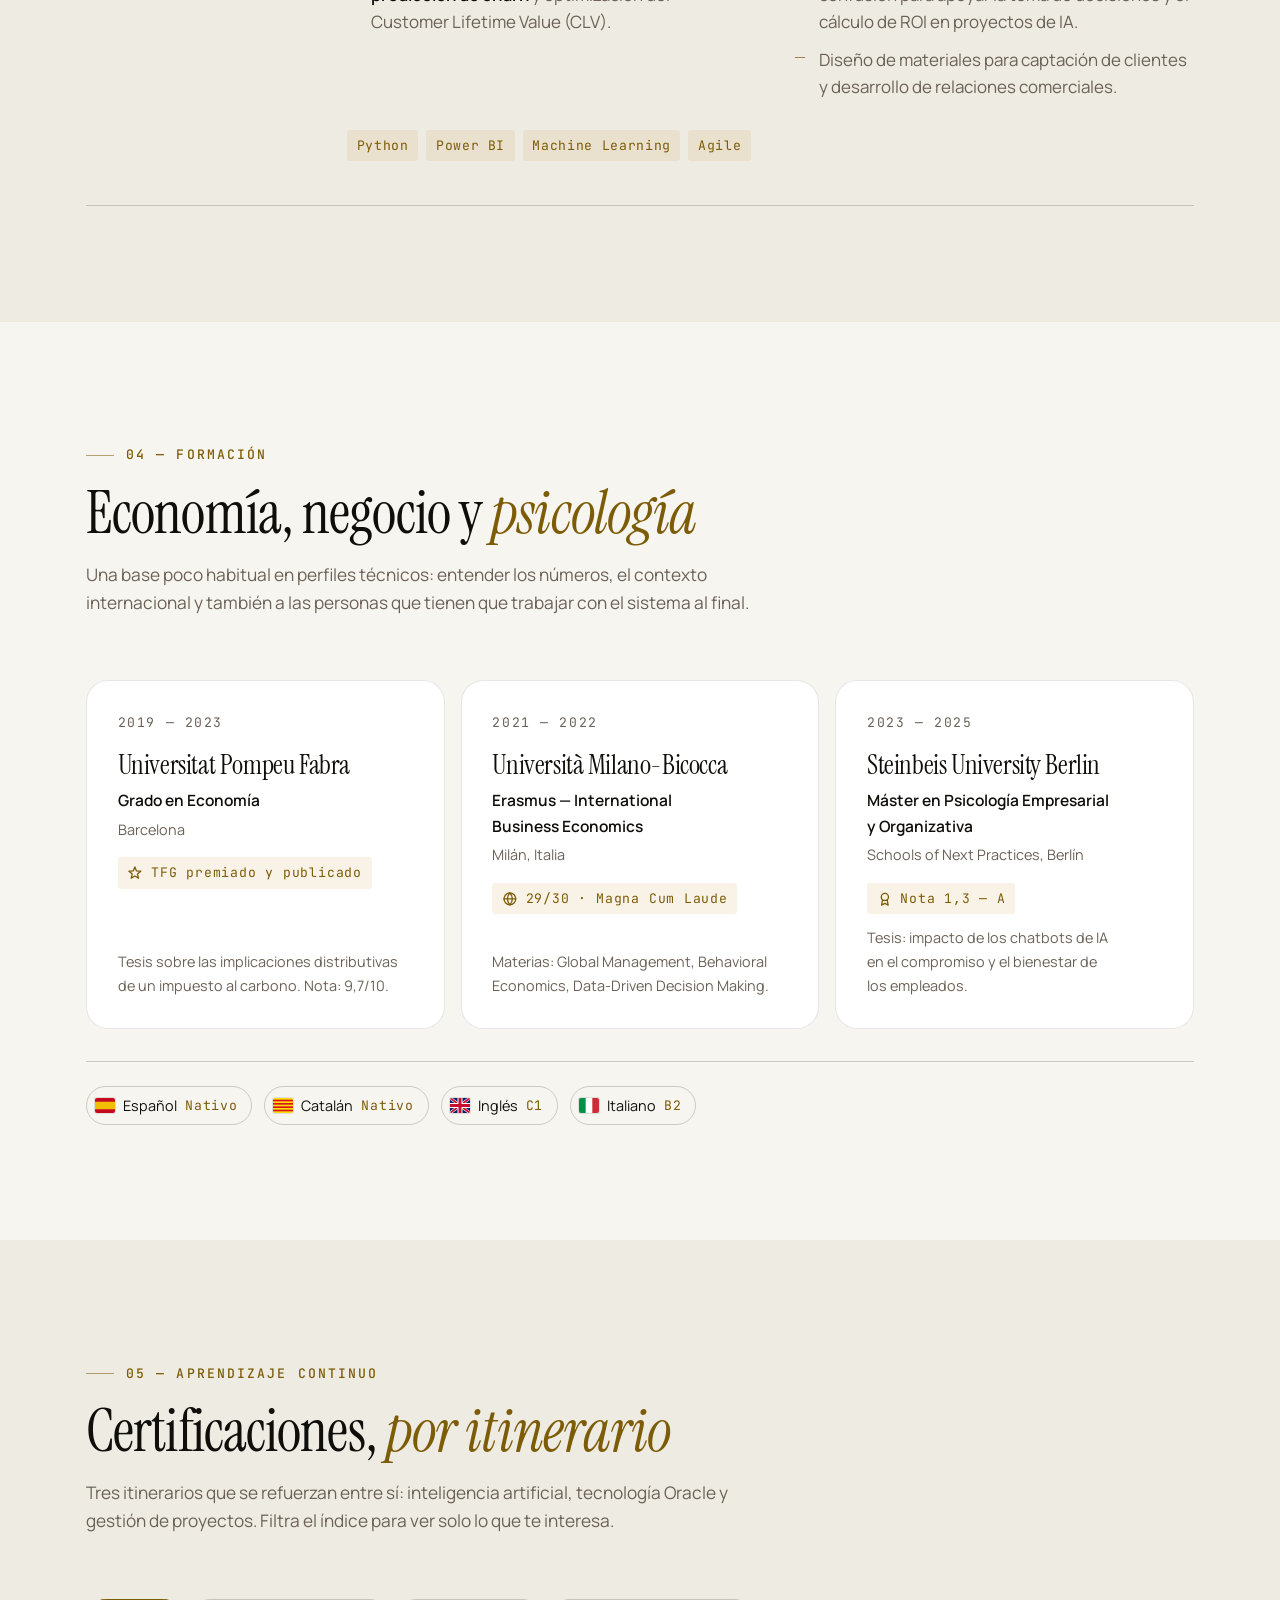
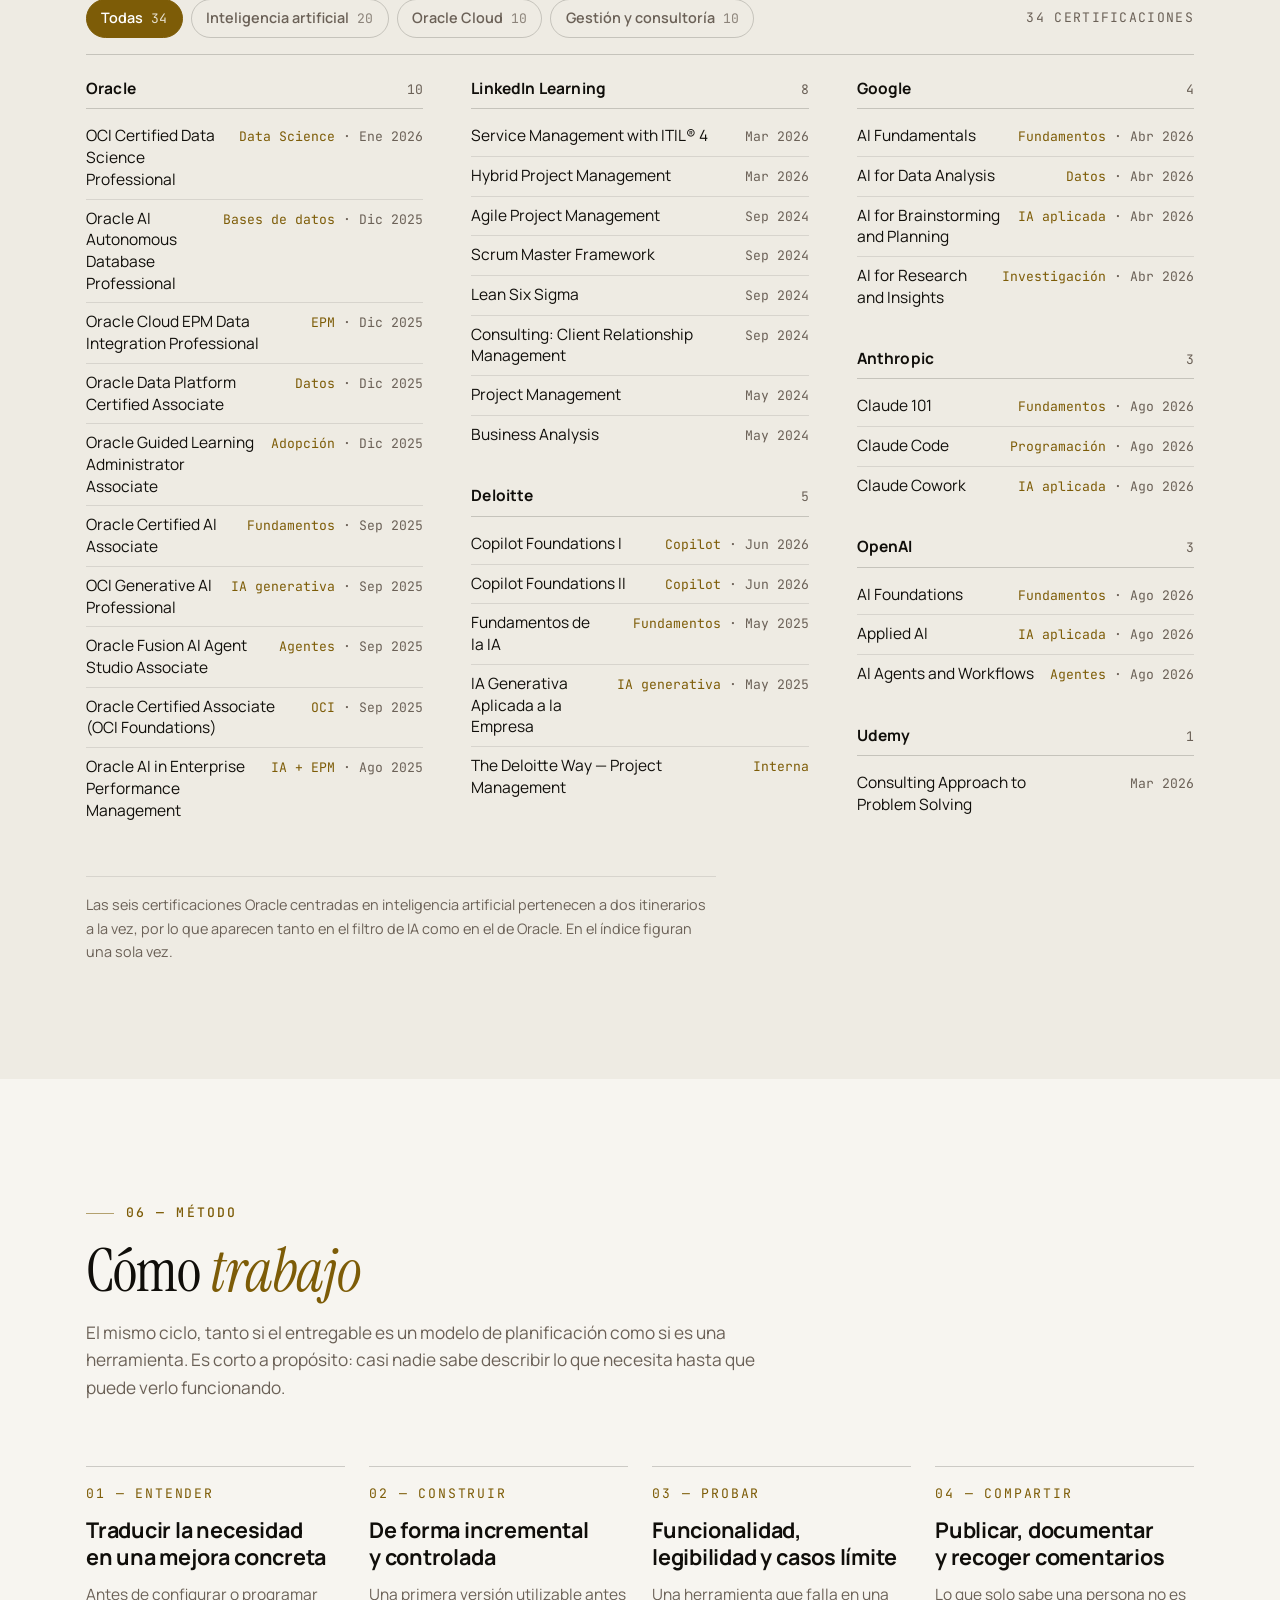
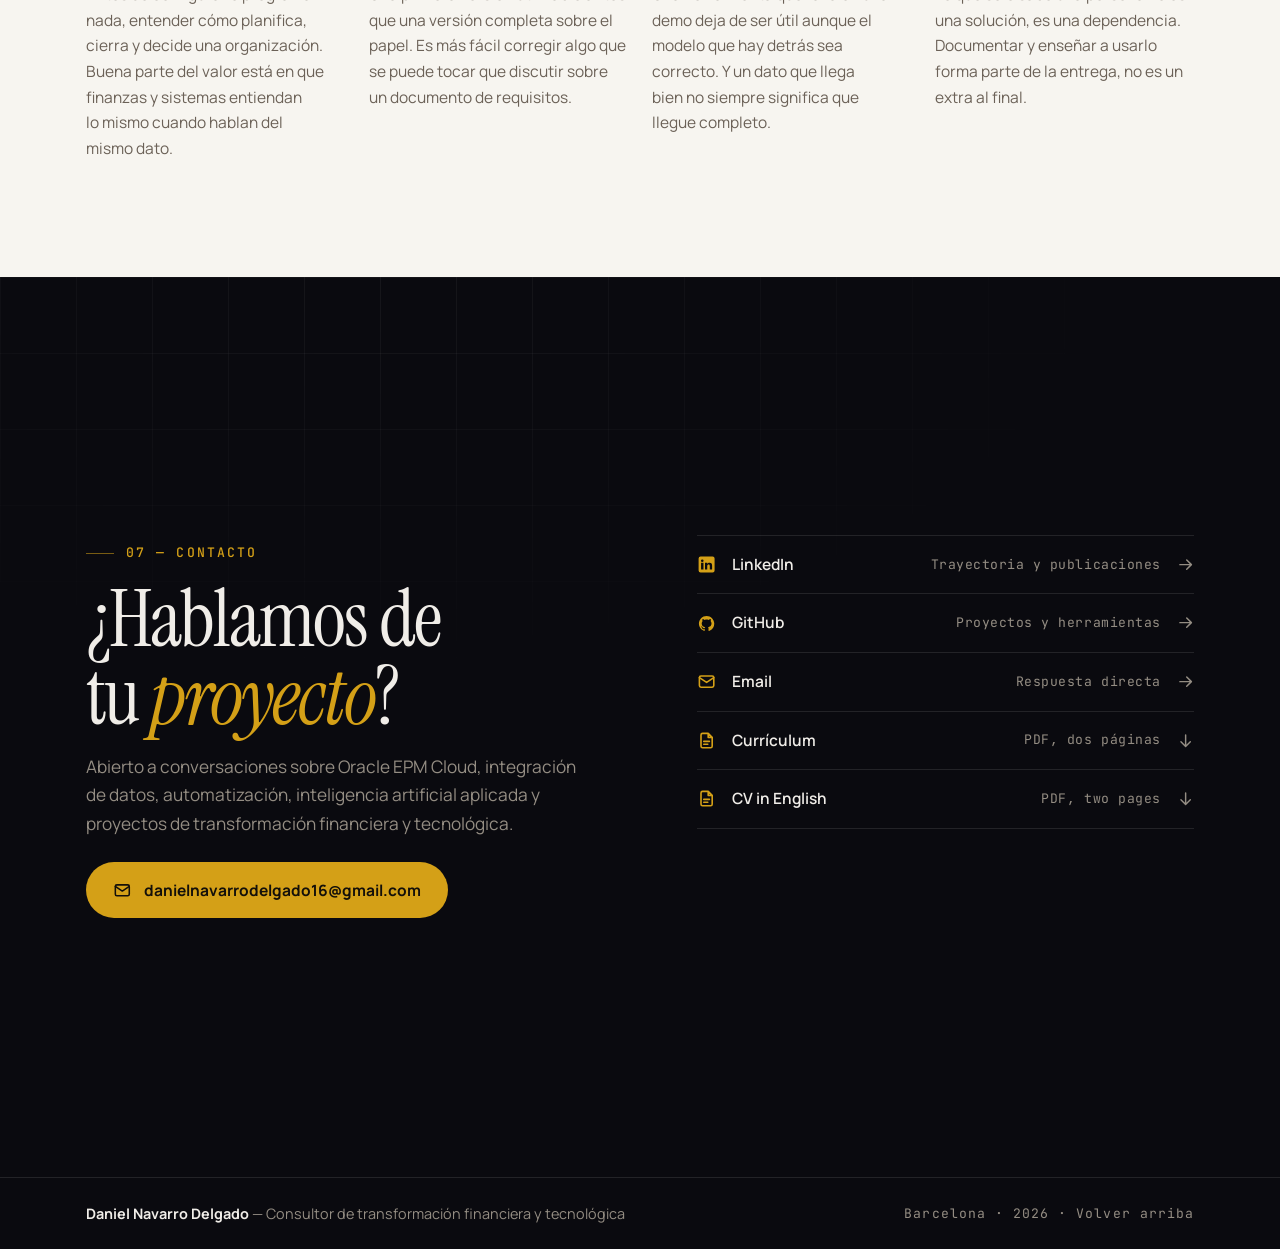
==== commit 1310f923: "Add the showreel to the hero portrait The hero portrait now opens a 15-second showreel (original ani" ====
--- a/index.html
+++ b/index.html
@@ -146,6 +146,8 @@
   <symbol id="i-file" viewBox="0 0 24 24"><path d="M14 3H7a2 2 0 0 0-2 2v14a2 2 0 0 0 2 2h10a2 2 0 0 0 2-2V8l-5-5zM14 3v5h5M8.5 13h7M8.5 16.5h5"/></symbol>
   <symbol id="i-linkedin" viewBox="0 0 24 24"><path fill="currentColor" stroke="none" fill-rule="evenodd" d="M4.5 2h15A2.5 2.5 0 0 1 22 4.5v15a2.5 2.5 0 0 1-2.5 2.5h-15A2.5 2.5 0 0 1 2 19.5v-15A2.5 2.5 0 0 1 4.5 2zM8.2 7.2a1.6 1.6 0 1 1-3.2 0 1.6 1.6 0 0 1 3.2 0zM5.1 9.8h3v8.4h-3zM10 9.8h2.8v1.3c.5-.9 1.6-1.5 3-1.5 2.4 0 3.1 1.5 3.1 3.8v4.8h-2.9v-4.3c0-1.1-.3-1.9-1.4-1.9s-1.8.8-1.8 2v4.2H10z"/></symbol>
   <symbol id="i-github" viewBox="-2 -2 20 20"><path fill="currentColor" stroke="none" d="M8 0C3.58 0 0 3.58 0 8c0 3.54 2.29 6.53 5.47 7.59.4.07.55-.17.55-.38 0-.19-.01-.82-.01-1.49-2.01.37-2.53-.49-2.69-.94-.09-.23-.48-.94-.82-1.13-.28-.15-.68-.52-.01-.53.63-.01 1.08.58 1.23.82.72 1.21 1.87.87 2.33.66.07-.52.28-.87.51-1.07-1.78-.2-3.64-.89-3.64-3.95 0-.87.31-1.59.82-2.15-.08-.2-.36-1.02.08-2.12 0 0 .67-.21 2.2.82.64-.18 1.32-.27 2-.27.68 0 1.36.09 2 .27 1.53-1.04 2.2-.82 2.2-.82.44 1.1.16 1.92.08 2.12.51.56.82 1.27.82 2.15 0 3.07-1.87 3.75-3.65 3.95.29.25.54.73.54 1.48 0 1.07-.01 1.93-.01 2.2 0 .21.15.46.55.38A8.013 8.013 0 0 0 16 8c0-4.42-3.58-8-8-8z"/></symbol>
+  <symbol id="i-play" viewBox="0 0 24 24"><path fill="currentColor" stroke="none" d="M8 5.14v13.72a1 1 0 0 0 1.52.85l10.56-6.86a1 1 0 0 0 0-1.7L9.52 4.29A1 1 0 0 0 8 5.14z"/></symbol>
+  <symbol id="i-close" viewBox="0 0 24 24"><path d="M6 6l12 12M18 6 6 18"/></symbol>
 </svg>
 
 <a href="#main" class="skip-link">Saltar al contenido</a>
@@ -244,6 +246,16 @@
             width="528" height="660"
             fetchpriority="high"
             decoding="async" />
+          <!-- Showreel: toda la foto abre el vídeo. Sin JS, el enlace abre el
+               MP4 tal cual; con JS, se reproduce en la ventana #reel. -->
+          <a class="hero-reel" href="video/showreel.mp4" data-reel>
+            <span class="hero-reel-badge">
+              <svg class="icon" aria-hidden="true" focusable="false"><use href="#i-play"/></svg>
+              <span class="hero-reel-label">Ver <span lang="en">showreel</span></span>
+              <span class="hero-reel-meta" aria-hidden="true">0:15</span>
+              <span class="sr-only">(vídeo de 15 segundos, con sonido)</span>
+            </span>
+          </a>
         </div>
         <figcaption class="hero-caption">
           <span>Daniel Navarro Delgado</span>
@@ -1301,6 +1313,27 @@
   </div>
 </footer>
 
+<!-- ========================== SHOWREEL ========================== -->
+<!-- Ventana nativa: el navegador atrapa el foco, cierra con Escape y
+     devuelve el foco al retrato. El vídeo no se descarga hasta que
+     alguien la abre: el JS copia data-src y data-poster en ese momento. -->
+<dialog class="reel" id="reel" aria-labelledby="reelTitle" aria-describedby="reelDesc">
+  <div class="reel-inner">
+    <div class="reel-head">
+      <p class="reel-title" id="reelTitle"><span lang="en">Showreel</span> <span class="reel-meta">0:15</span></p>
+      <form method="dialog">
+        <button class="reel-close" type="submit" aria-label="Cerrar el vídeo">
+          <svg class="icon" aria-hidden="true" focusable="false"><use href="#i-close"/></svg>
+        </button>
+      </form>
+    </div>
+    <video class="reel-video" id="reelVideo" controls playsinline preload="none"
+           width="1920" height="1080"
+           data-src="video/showreel.mp4" data-poster="img/showreel-poster.jpg"></video>
+    <p class="reel-desc" id="reelDesc">Mi trabajo, en 15 segundos y con sonido. Animación y música hechas con código e IA.</p>
+  </div>
+</dialog>
+
 <!-- ============================ JS ============================ -->
 <script src="assets/site.js"></script>
 
--- a/assets/site.css
+++ b/assets/site.css
@@ -815,7 +815,68 @@
   width: 100%; height: 100%;
   object-fit: cover;
   object-position: center 16%;
-}
+  transition: transform var(--dur-3) var(--ease);
+}
+
+/* Showreel: toda la foto abre el vídeo y el distintivo lo anuncia. Sin
+   JS, el enlace abre el MP4 tal cual; con JS, la ventana .reel (al final
+   de esta sección). Un velo inferior asegura que el distintivo se lea
+   sobre cualquier zona de la foto. */
+.hero-reel {
+  position: absolute;
+  inset: 0;
+  display: flex;
+  align-items: flex-end;
+  padding: var(--s3);
+  border-radius: inherit;
+  background: linear-gradient(to top, rgba(10,10,15,0.55), rgba(10,10,15,0) 42%);
+}
+/* El retrato recorta lo que sobresale (overflow: hidden): el anillo de
+   foco va por dentro para que se vea entero. */
+.hero-reel:focus-visible { outline-offset: -4px; border-radius: inherit; }
+.hero-reel-badge {
+  display: inline-flex;
+  align-items: center;
+  gap: var(--s2);
+  padding: 0.55rem 0.95rem 0.55rem 0.75rem;
+  border-radius: var(--r-pill);
+  border: 1px solid rgba(255,255,255,0.16);
+  background: rgba(10,10,15,0.6);
+  -webkit-backdrop-filter: blur(8px);
+  backdrop-filter: blur(8px);
+  font-size: var(--fs-xs);
+  font-weight: 700;
+  line-height: 1.2;
+  color: var(--ink);
+  transition: background var(--dur-2) var(--ease), border-color var(--dur-2) var(--ease),
+              color var(--dur-2) var(--ease), transform var(--dur-2) var(--ease);
+}
+.hero-reel-badge .icon {
+  width: 1em; height: 1em;
+  color: var(--accent);
+  transition: color var(--dur-2) var(--ease);
+}
+.hero-reel-meta {
+  font-family: var(--font-mono);
+  font-size: var(--fs-micro);
+  font-weight: 500;
+  letter-spacing: 0.08em;
+  color: var(--ink-2);
+  transition: color var(--dur-2) var(--ease);
+}
+.hero-reel:hover .hero-reel-badge,
+.hero-reel:focus-visible .hero-reel-badge {
+  background: var(--accent);
+  border-color: var(--accent);
+  color: var(--accent-on);
+  transform: translateY(-2px);
+}
+.hero-reel:hover .hero-reel-badge .icon,
+.hero-reel:focus-visible .hero-reel-badge .icon,
+.hero-reel:hover .hero-reel-meta,
+.hero-reel:focus-visible .hero-reel-meta { color: var(--accent-on); }
+.hero-photo:has(.hero-reel:hover) img,
+.hero-photo:has(.hero-reel:focus-visible) img { transform: scale(1.03); }
 .hero-caption {
   display: flex;
   flex-wrap: wrap;
@@ -867,6 +928,70 @@
   color: var(--ink-2);
 }
 .ledger-label b { display: block; color: var(--ink); font-weight: 600; }
+
+/* Ventana del showreel. <dialog> nativo: el navegador atrapa el foco,
+   cierra con Escape y devuelve el foco al retrato. Vive fuera del hero,
+   así que usa los tokens --band-* para ser oscura en los dos temas. El
+   ancho también respeta el alto disponible: en un móvil en horizontal el
+   vídeo cabe entero sin deformarse. */
+.reel {
+  /* Primero un ancho que entiende cualquier navegador; el segundo, con
+     svh, lo sustituye donde se conoce esa unidad (igual que en .hero). */
+  width: min(1120px, calc(100vw - 2 * var(--gutter)));
+  width: min(1120px, calc(100vw - 2 * var(--gutter)), calc((100svh - 10rem) * 16 / 9));
+  max-width: none;
+  max-height: none;
+  margin: auto;
+  padding: 0;
+  border: 1px solid var(--band-line-2);
+  border-radius: var(--r-lg);
+  background: var(--band-bg);
+  color: var(--band-ink);
+  box-shadow: 0 30px 90px rgba(0,0,0,0.55);
+  overflow: auto;
+}
+.reel::backdrop {
+  background: rgba(6,6,10,0.78);
+  -webkit-backdrop-filter: blur(6px);
+  backdrop-filter: blur(6px);
+}
+.reel[open] { animation: reel-in var(--dur-2) var(--ease); }
+.reel[open]::backdrop { animation: reel-fade var(--dur-2) var(--ease); }
+@keyframes reel-in { from { opacity: 0; transform: translateY(12px) scale(0.98); } }
+@keyframes reel-fade { from { opacity: 0; } }
+/* El contenido ocupa toda la ventana: así un clic que llega al propio
+   <dialog> solo puede venir del fondo, y el JS lo usa para cerrar. */
+.reel-inner { display: grid; gap: var(--s3); padding: var(--s4); }
+.reel-head { display: flex; align-items: center; justify-content: space-between; gap: var(--s3); }
+.reel-title {
+  font-family: var(--font-mono);
+  font-size: var(--fs-micro);
+  font-weight: 500;
+  letter-spacing: 0.14em;
+  text-transform: uppercase;
+  color: var(--band-accent);
+}
+.reel-meta { margin-left: var(--s2); color: var(--band-ink-2); }
+.reel-close {
+  display: inline-grid;
+  place-items: center;
+  width: 2.5rem; height: 2.5rem;
+  border-radius: 50%;
+  border: 1px solid var(--band-line-2);
+  color: var(--band-ink);
+  transition: border-color var(--dur-1) var(--ease), color var(--dur-1) var(--ease);
+}
+.reel-close:hover { border-color: var(--band-accent); color: var(--band-accent); }
+.reel-close:focus-visible { outline-color: var(--band-accent); }
+.reel-video {
+  display: block;
+  width: 100%;
+  height: auto;
+  aspect-ratio: 16 / 9;
+  background: #000;
+  border-radius: var(--r-md);
+}
+.reel-desc { font-size: var(--fs-sm); line-height: 1.5; color: var(--band-ink-2); }
 
 /* =========================================================
    6. CAPACIDADES
@@ -1791,12 +1916,21 @@
   .hero-figure { order: -1; max-width: 150px; justify-self: start; }
   .hero-photo { aspect-ratio: 1 / 1; border-radius: var(--r-md); }
   .hero-caption { display: none; }
+  /* En el retrato pequeño solo caben el icono y la duración. El texto
+     sigue ahí para los lectores de pantalla (mismo recurso que .sr-only). */
+  .hero-reel { padding: var(--s2); }
+  .hero-reel-badge { padding: 0.4rem 0.65rem 0.4rem 0.5rem; }
+  .hero-reel-label {
+    position: absolute; width: 1px; height: 1px;
+    overflow: hidden; clip: rect(0 0 0 0); white-space: nowrap;
+  }
   .hero-name { line-height: 0.9; }
   .stack { grid-template-columns: 1fr; }
   .edu { grid-template-columns: 1fr; }
 }
 
 @media (max-width: 720px) {
+  .reel-inner { padding: var(--s3); gap: var(--s2); }
   .cert-index { columns: 1; }
   .ledger { grid-template-columns: repeat(2, 1fr); border-bottom: 0; }
   .ledger li:nth-child(odd) { border-left: 0; padding-left: 0; }
@@ -1840,6 +1974,9 @@
   /* ::details-content no es ::before ni ::after: la regla de arriba no
      la alcanza. */
   .case-more::details-content { transition: none; }
+  /* Sin acercamiento del retrato al pasar por encima. */
+  .hero-photo:has(.hero-reel:hover) img,
+  .hero-photo:has(.hero-reel:focus-visible) img { transform: none; }
 }
 
 /* =========================================================
@@ -1847,7 +1984,7 @@
    Un recruiter que imprima la página debe obtener algo legible.
    ========================================================= */
 @media print {
-  .nav, .skip-link, .hero-bg, .hero-figure, .cert-toolbar, .nav-progress { display: none !important; }
+  .nav, .skip-link, .hero-bg, .hero-figure, .cert-toolbar, .nav-progress, .reel { display: none !important; }
   body { background: #fff; color: #000; font-size: 11pt; }
   .hero, .band { min-height: 0; display: block; }
   .band, .footer { background: #fff !important; color: #000 !important; }
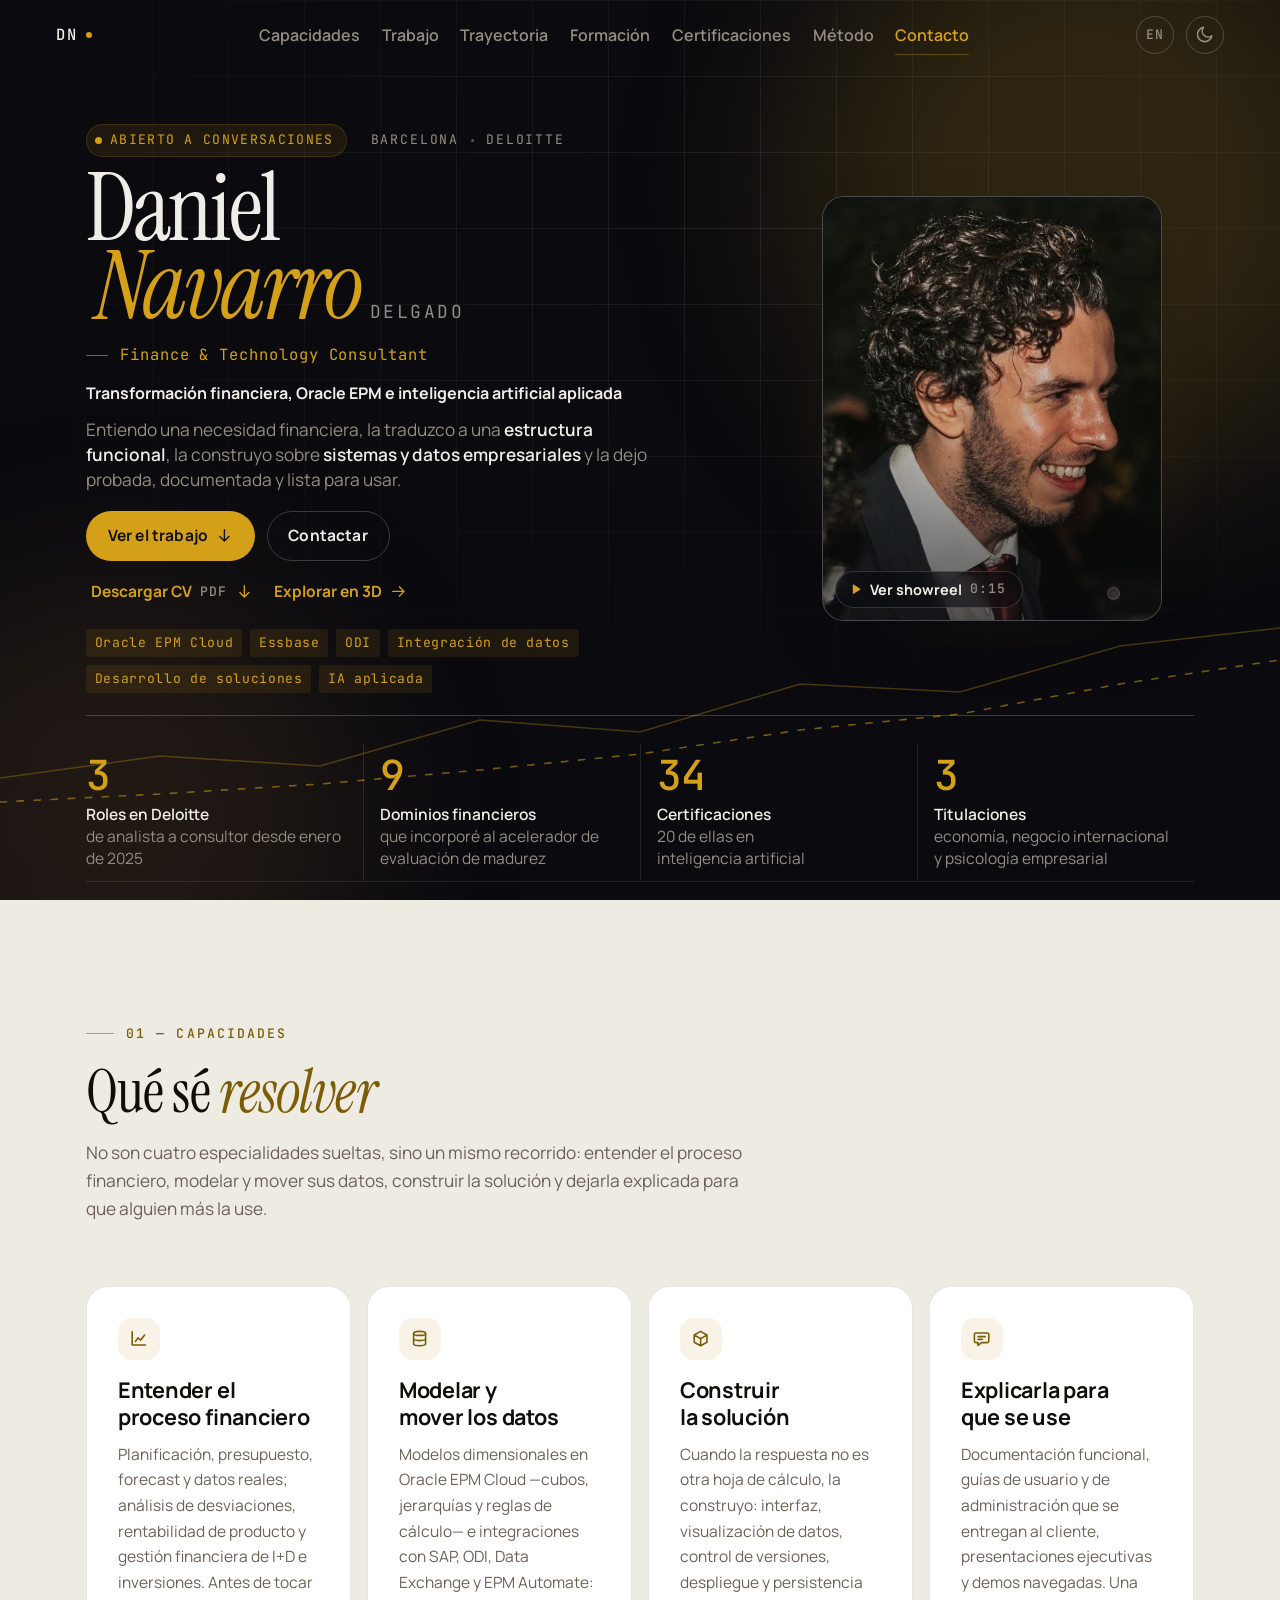
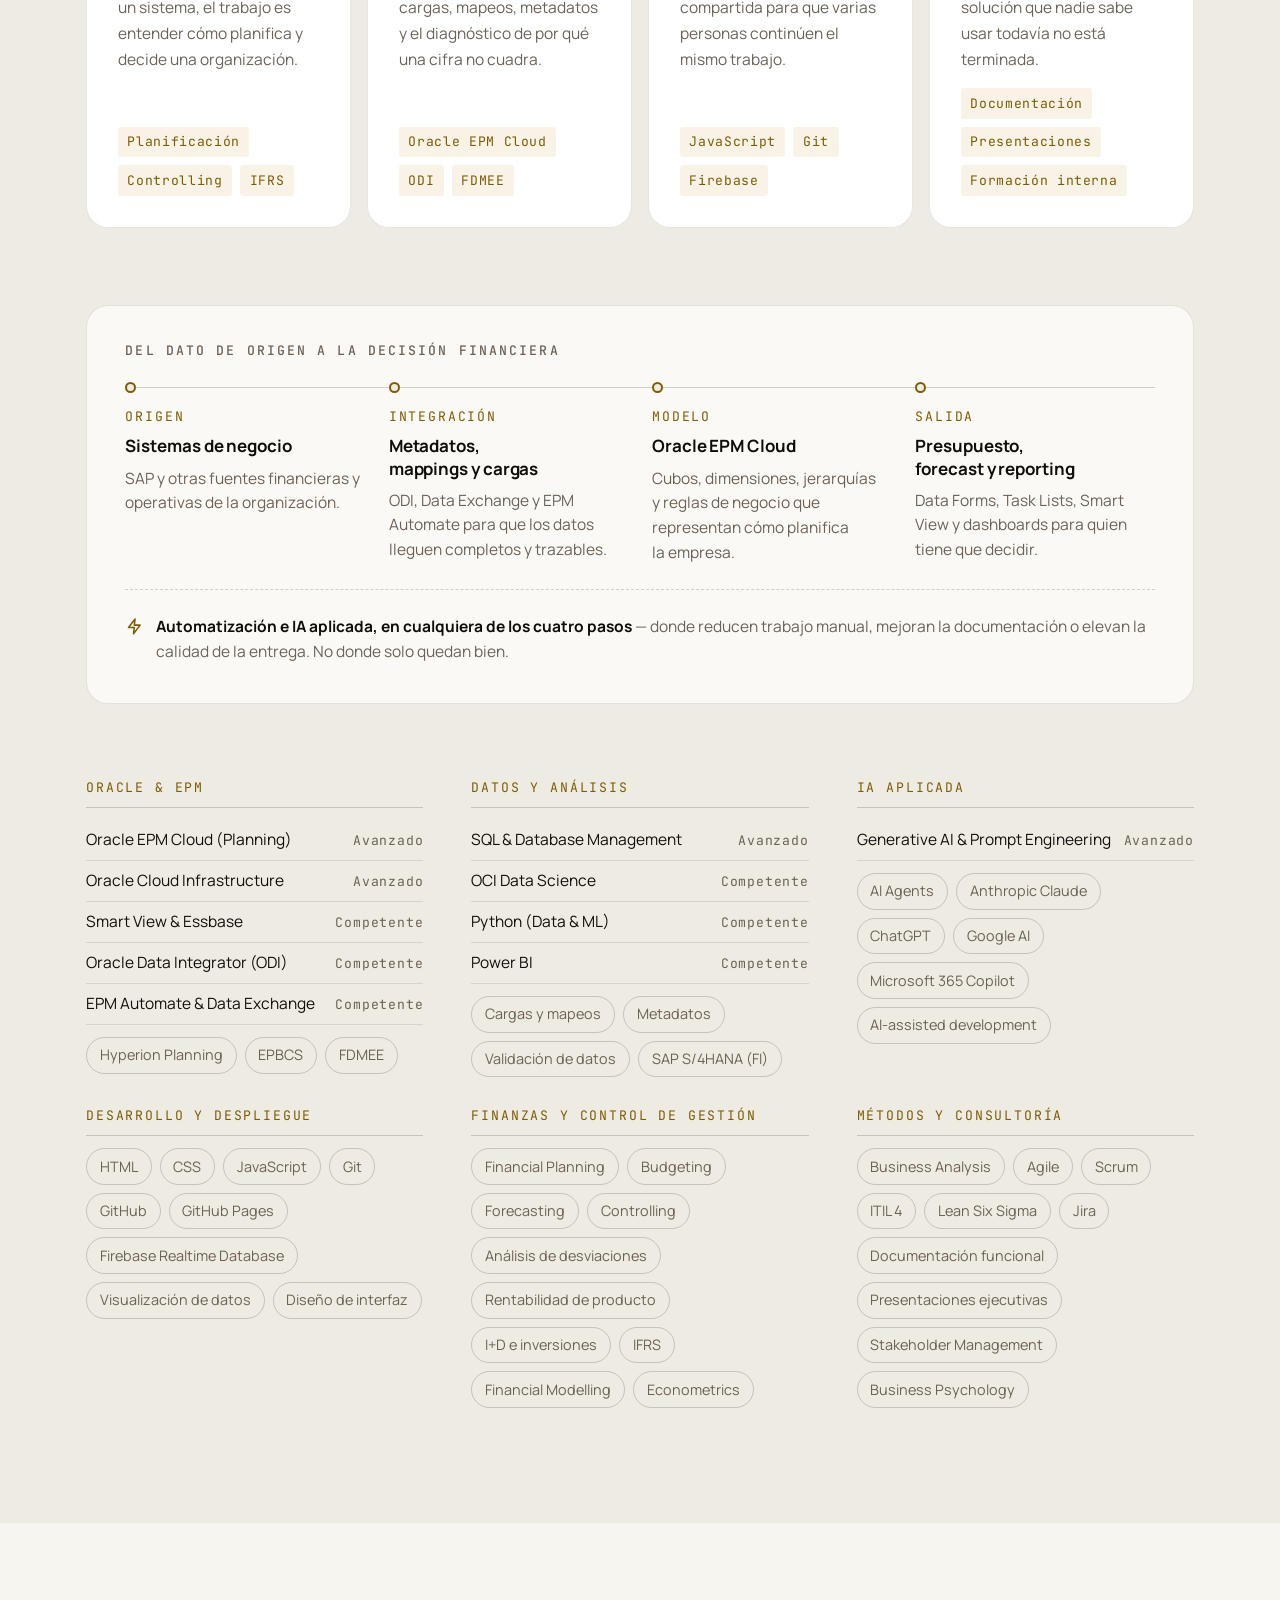
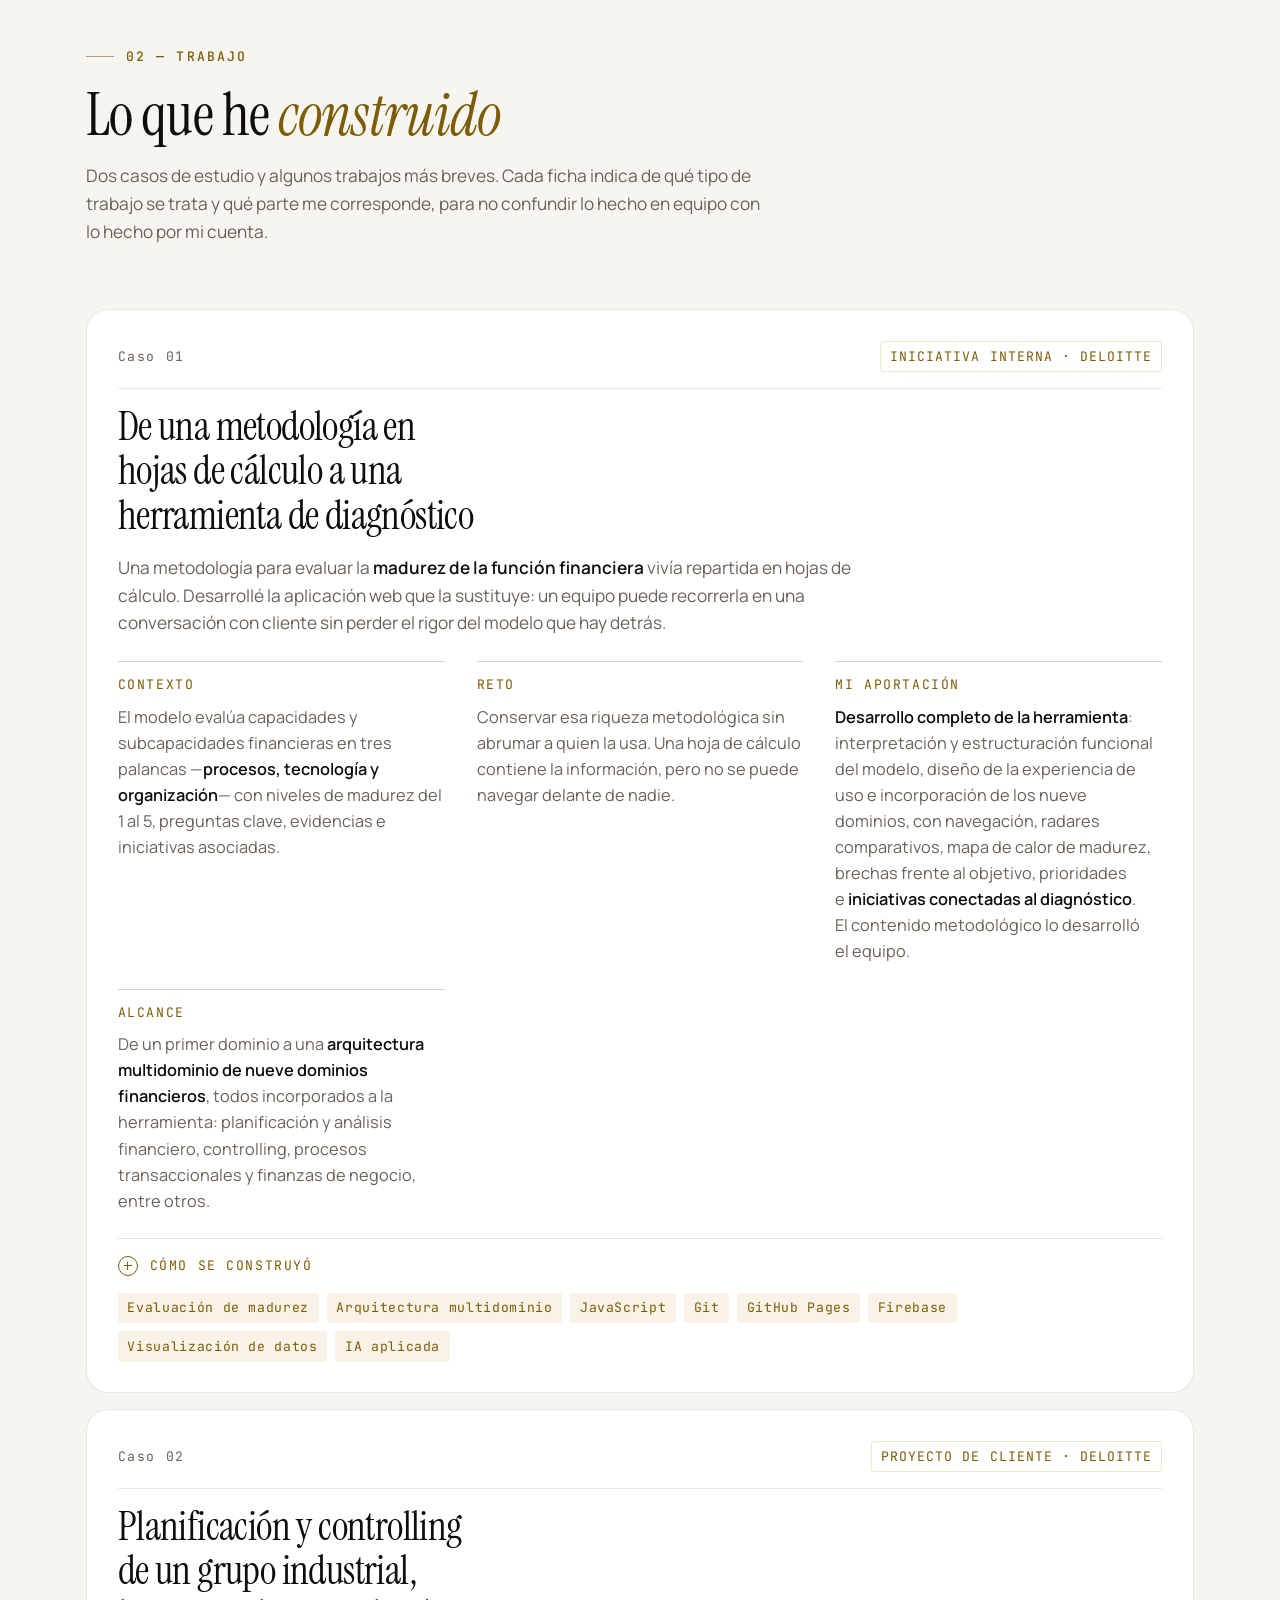
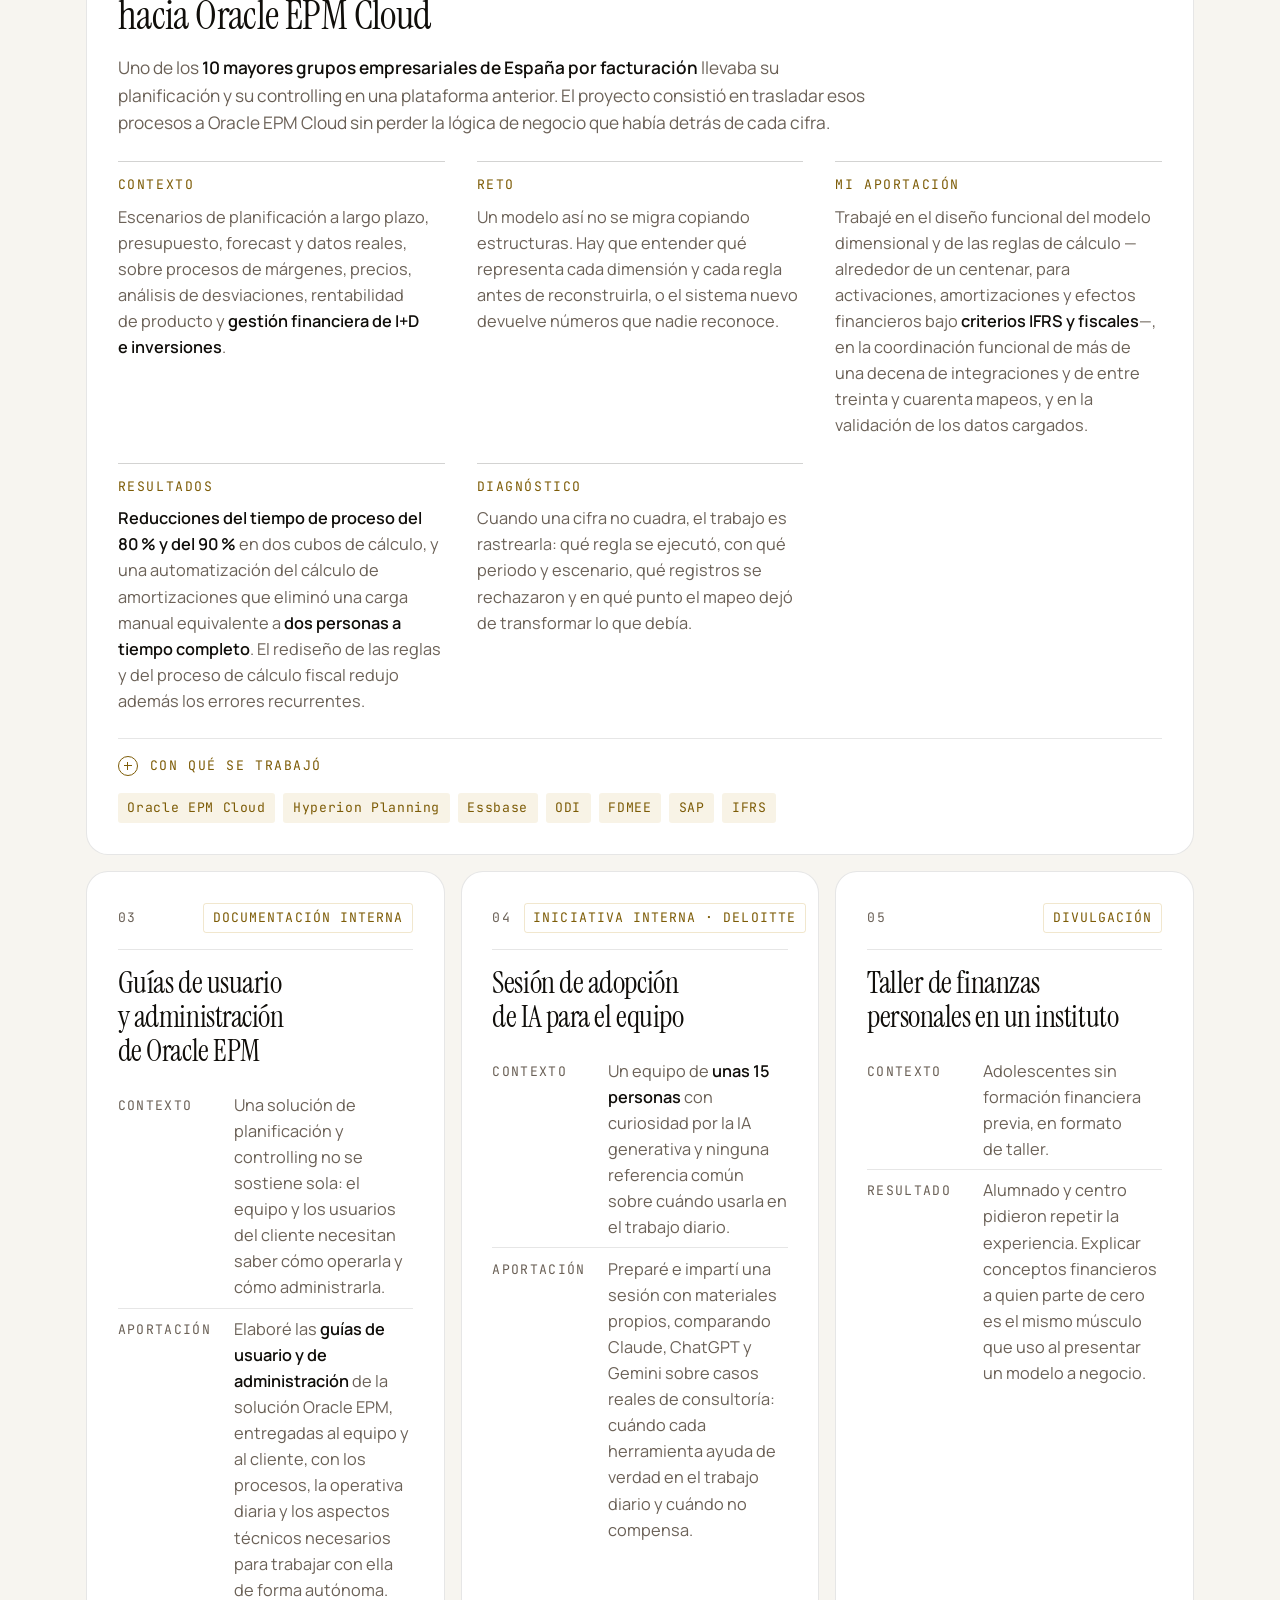
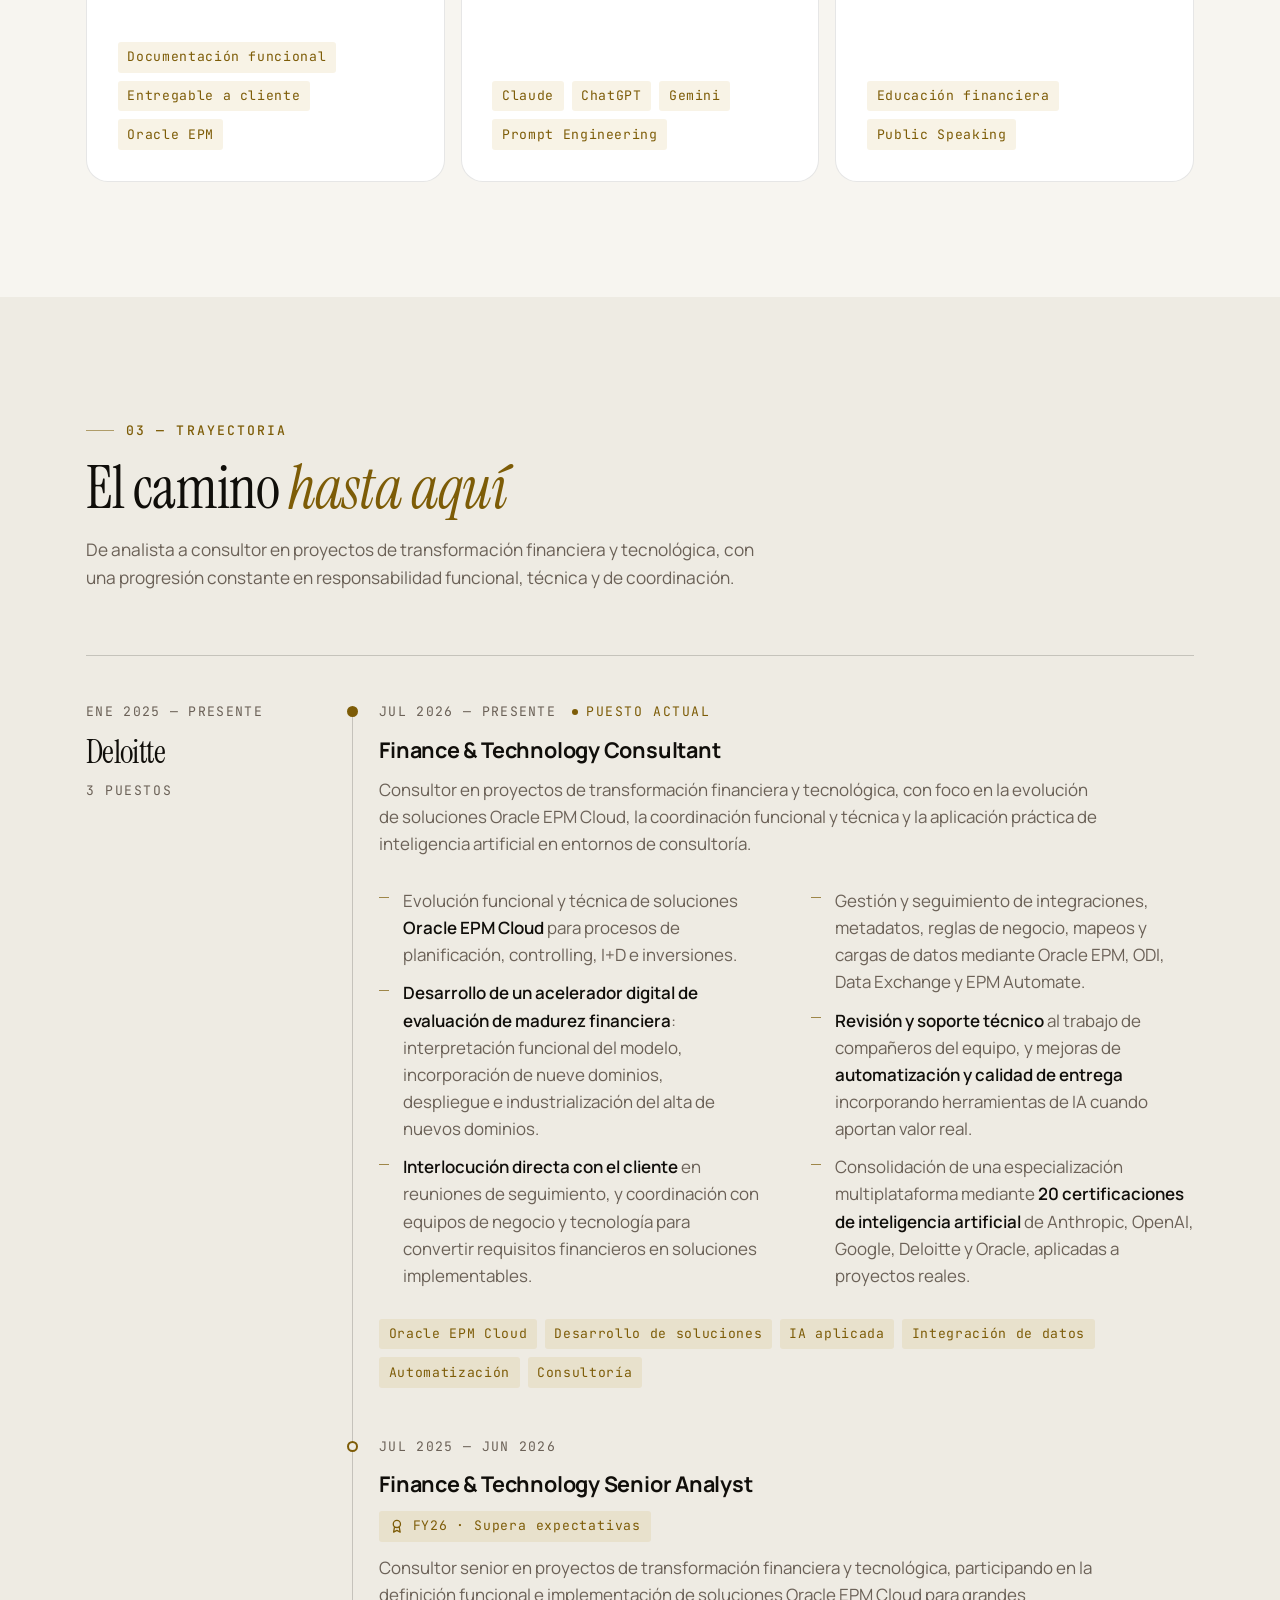
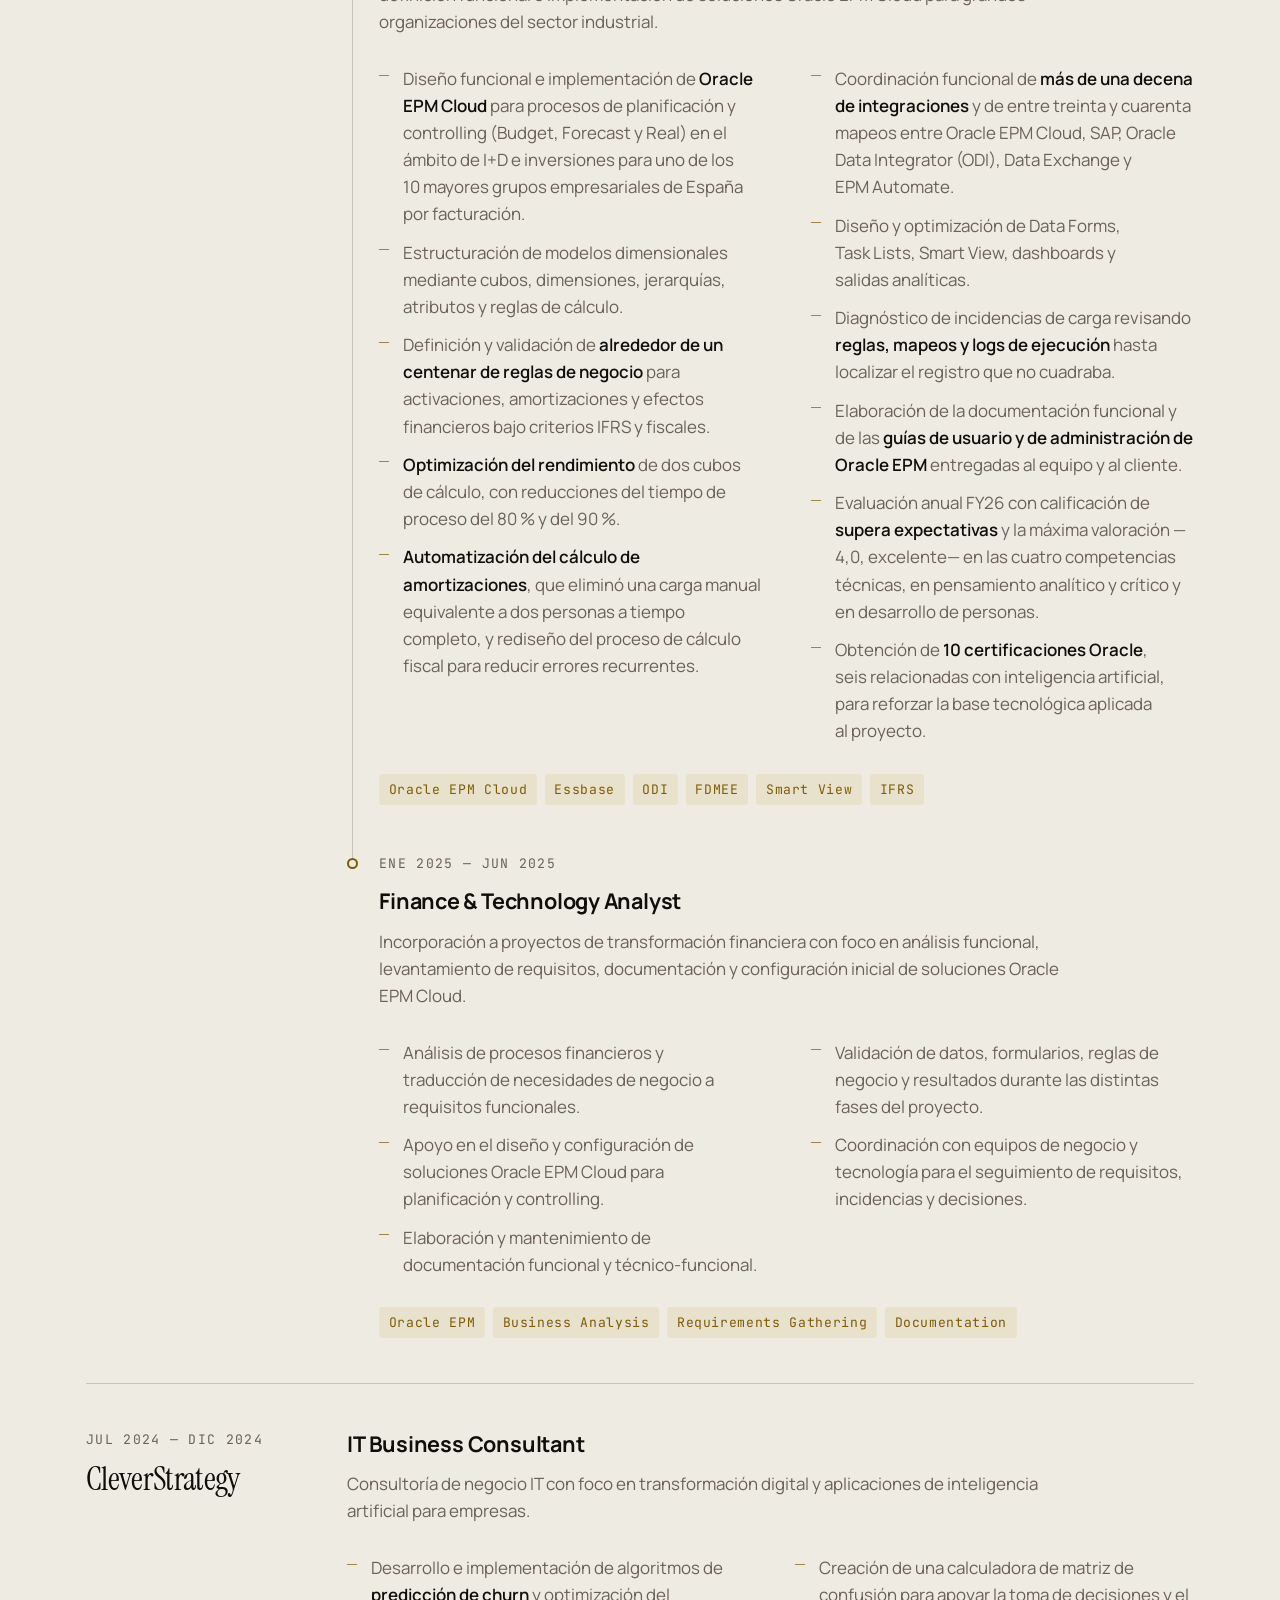
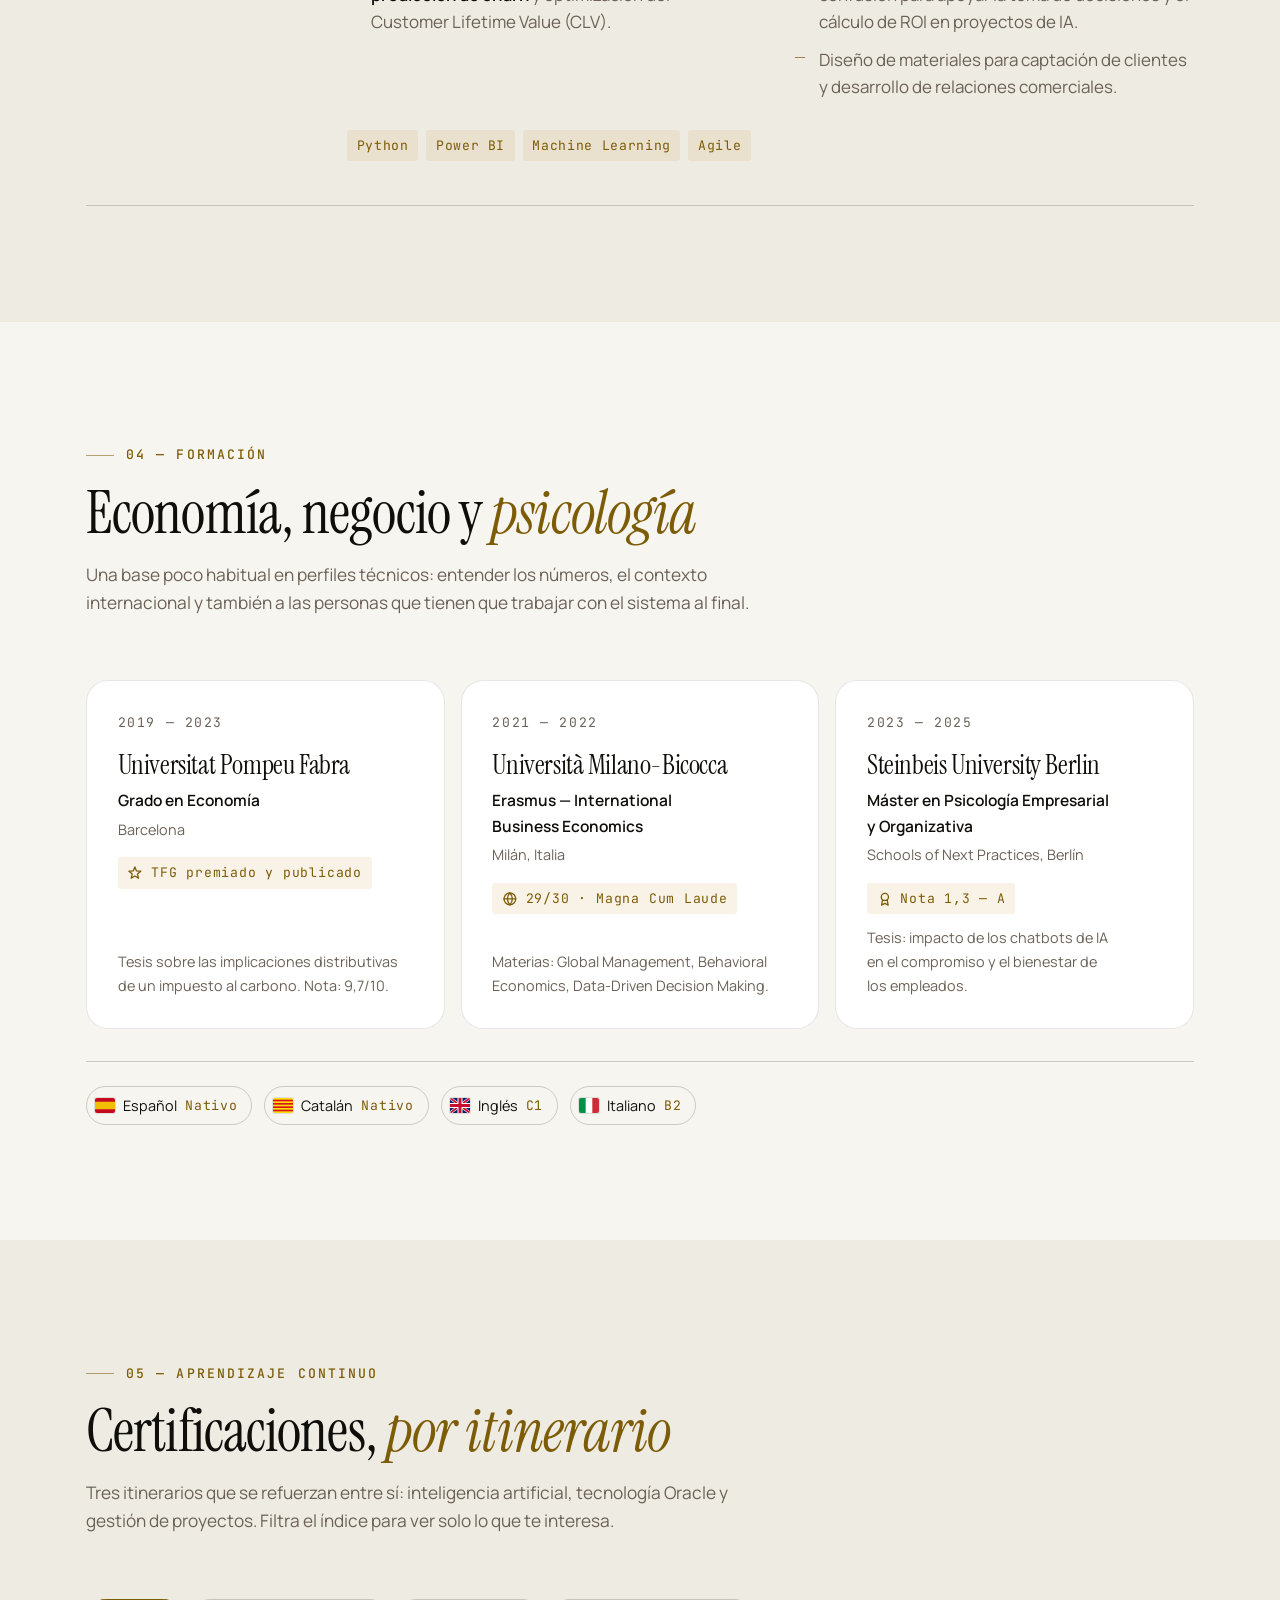
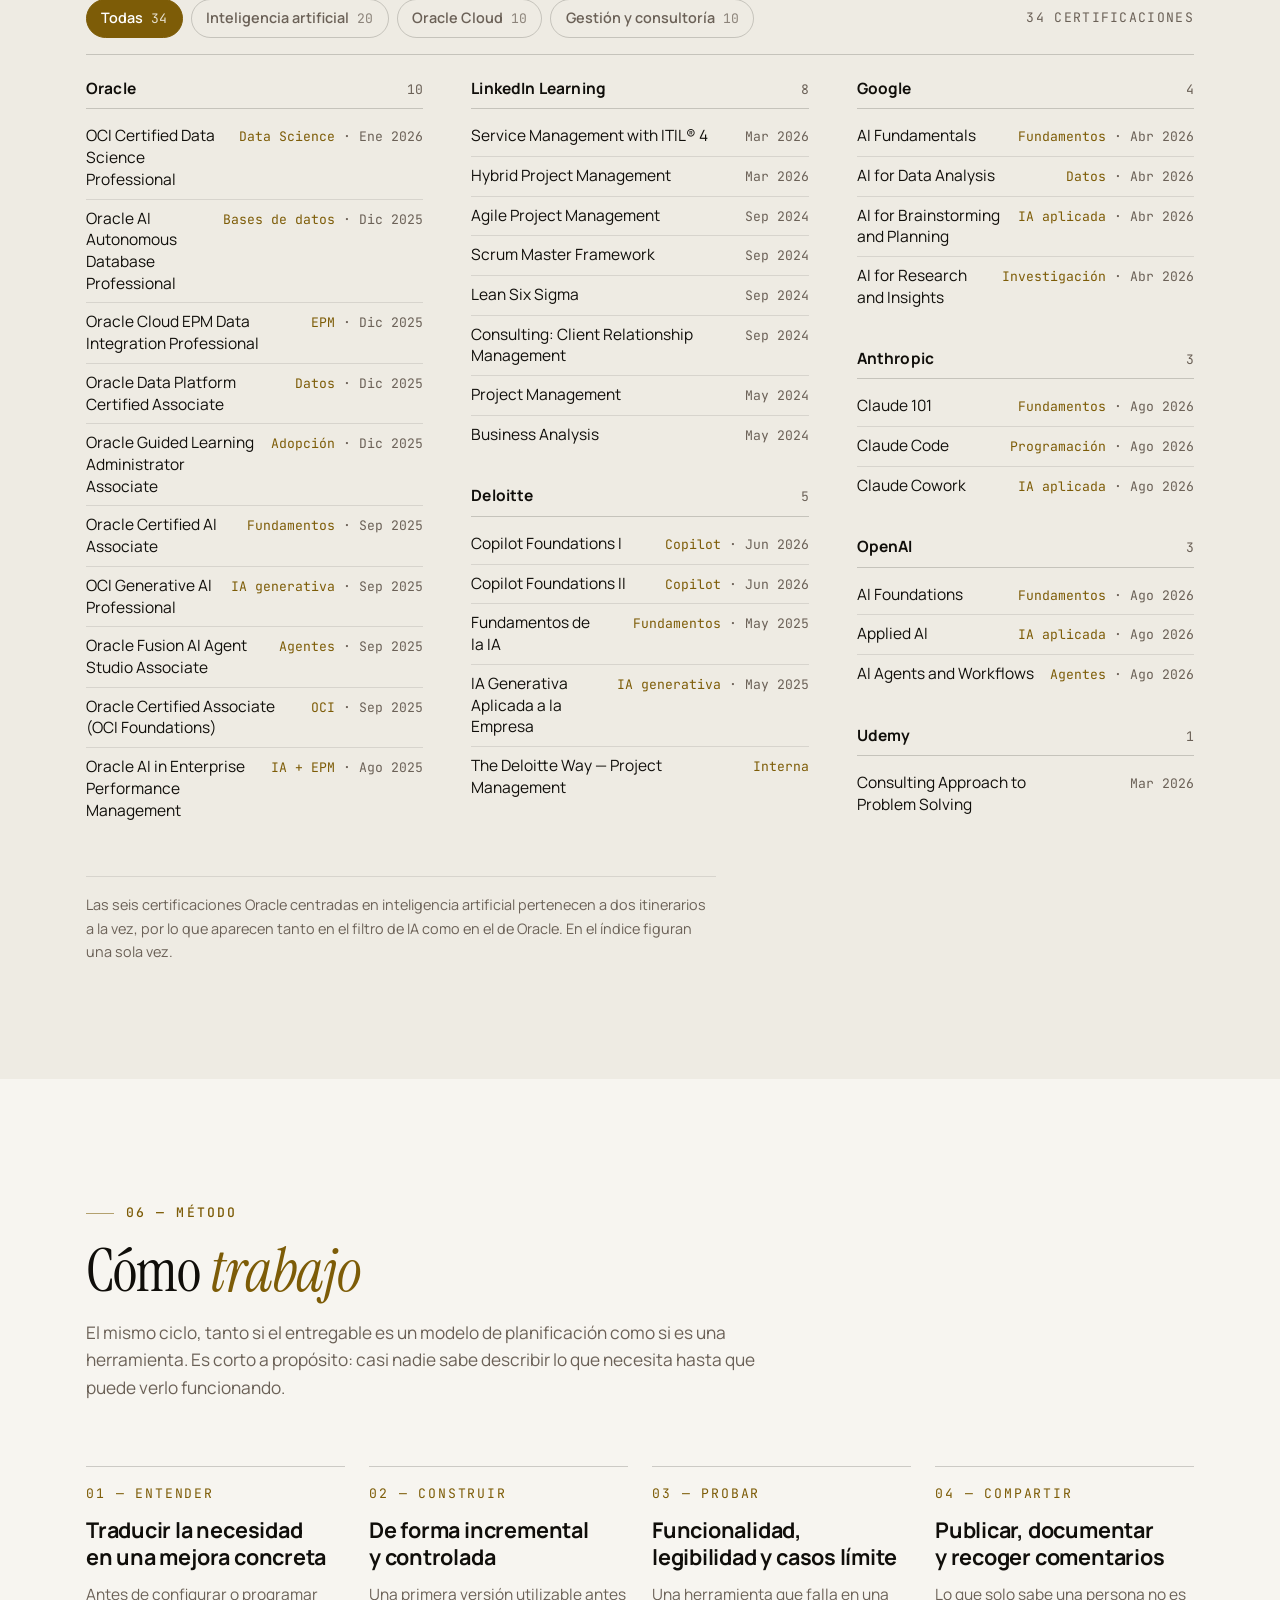
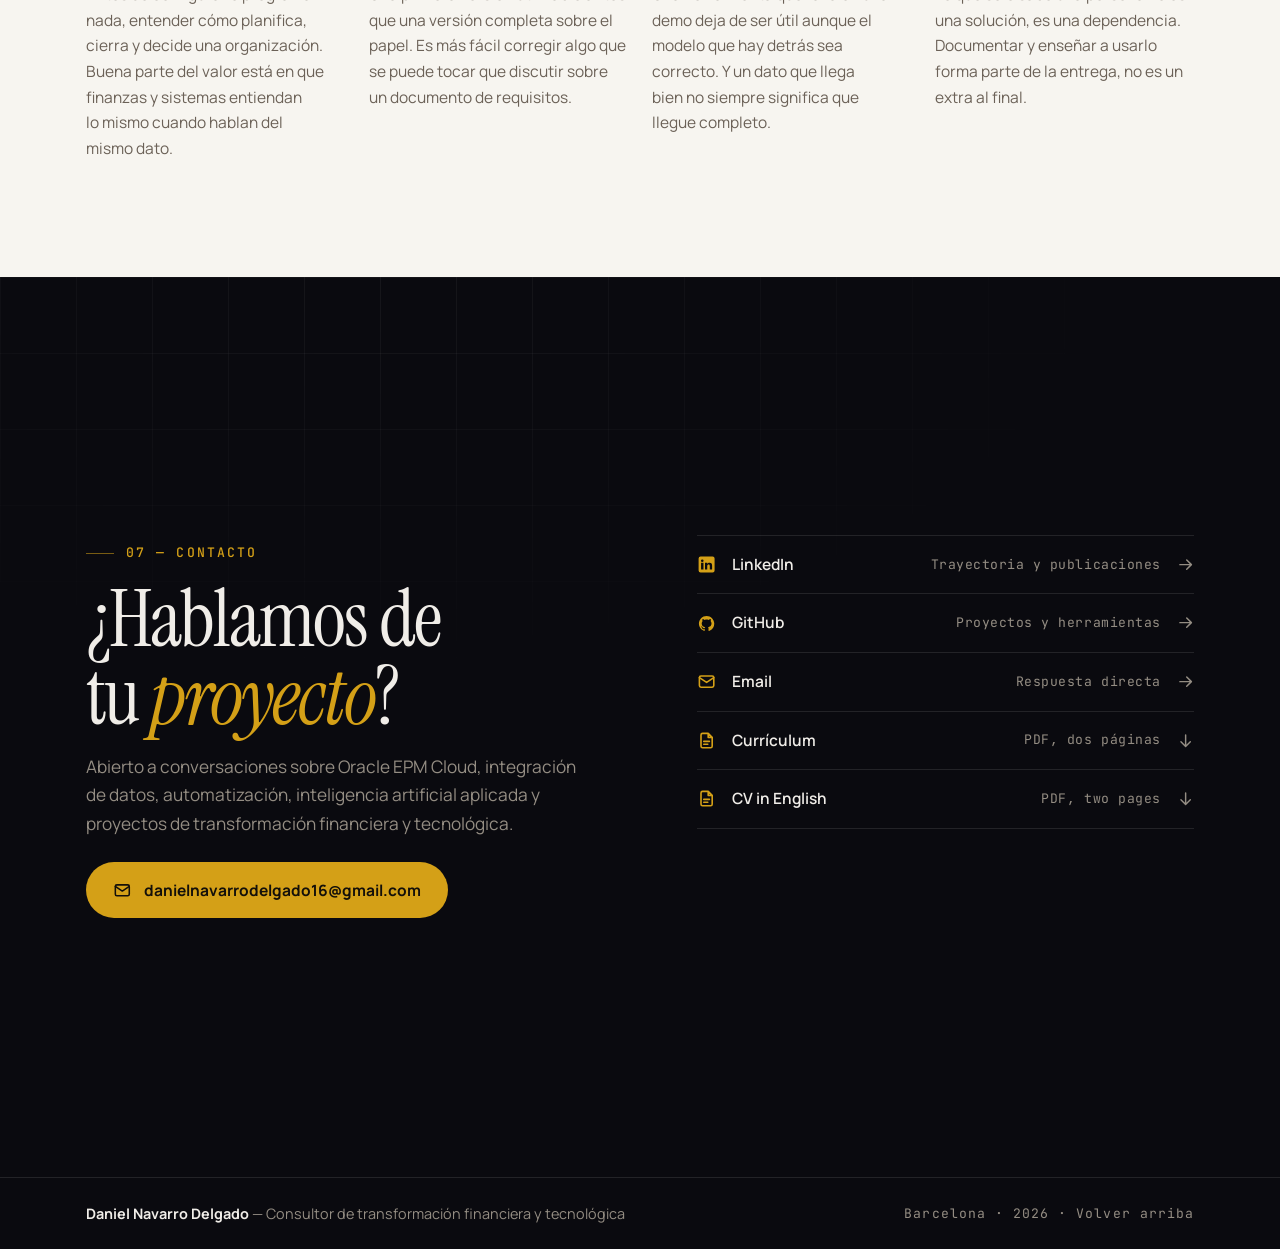
==== commit b7f11d13: "Add "El valle del dato", an explorable 3D world Two new pages, explora/ (Spanish) and en/explore/ (E" ====
--- a/index.html
+++ b/index.html
@@ -221,11 +221,17 @@
         <div class="hero-ctas">
           <a href="#projects" class="btn btn--solid">Ver el trabajo <svg class="icon" aria-hidden="true" focusable="false"><use href="#i-arrow-down"/></svg></a>
           <a href="#contact" class="btn btn--ghost">Contactar</a>
-          <a href="cv/cv-daniel-navarro-delgado.pdf" class="hero-cv" download>
-            <span class="hero-cv-label">Descargar CV</span>
-            <span class="hero-cv-meta">PDF</span>
-            <svg class="icon" aria-hidden="true" focusable="false"><use href="#i-arrow-down"/></svg>
-          </a>
+          <span class="hero-links">
+            <a href="cv/cv-daniel-navarro-delgado.pdf" class="hero-cv" download>
+              <span class="hero-cv-label">Descargar CV</span>
+              <span class="hero-cv-meta">PDF</span>
+              <svg class="icon" aria-hidden="true" focusable="false"><use href="#i-arrow-down"/></svg>
+            </a>
+            <a href="explora/" class="hero-cv hero-cv--go" data-folder>
+              <span class="hero-cv-label">Explorar en 3D</span>
+              <svg class="icon" aria-hidden="true" focusable="false"><use href="#i-arrow-right"/></svg>
+            </a>
+          </span>
         </div>
 
         <ul class="hero-tags">
--- a/assets/site.css
+++ b/assets/site.css
@@ -787,6 +787,11 @@
 }
 .hero-cv .icon { font-size: 0.9em; transition: transform var(--dur-2) var(--ease); }
 .hero-cv:hover .icon { transform: translateY(2px); }
+/* El mundo 3D usa el mismo enlace de texto; su flecha avanza hacia la derecha.
+   Los dos enlaces van juntos: si no caben junto a los botones, bajan a la
+   vez a su propia línea en lugar de quedar uno suelto. */
+.hero-links { display: inline-flex; flex-wrap: wrap; column-gap: var(--s3); }
+.hero-cv--go:hover .icon { transform: translateX(2px); }
 
 .hero-tags { display: flex; flex-wrap: wrap; gap: var(--s2); }
 
